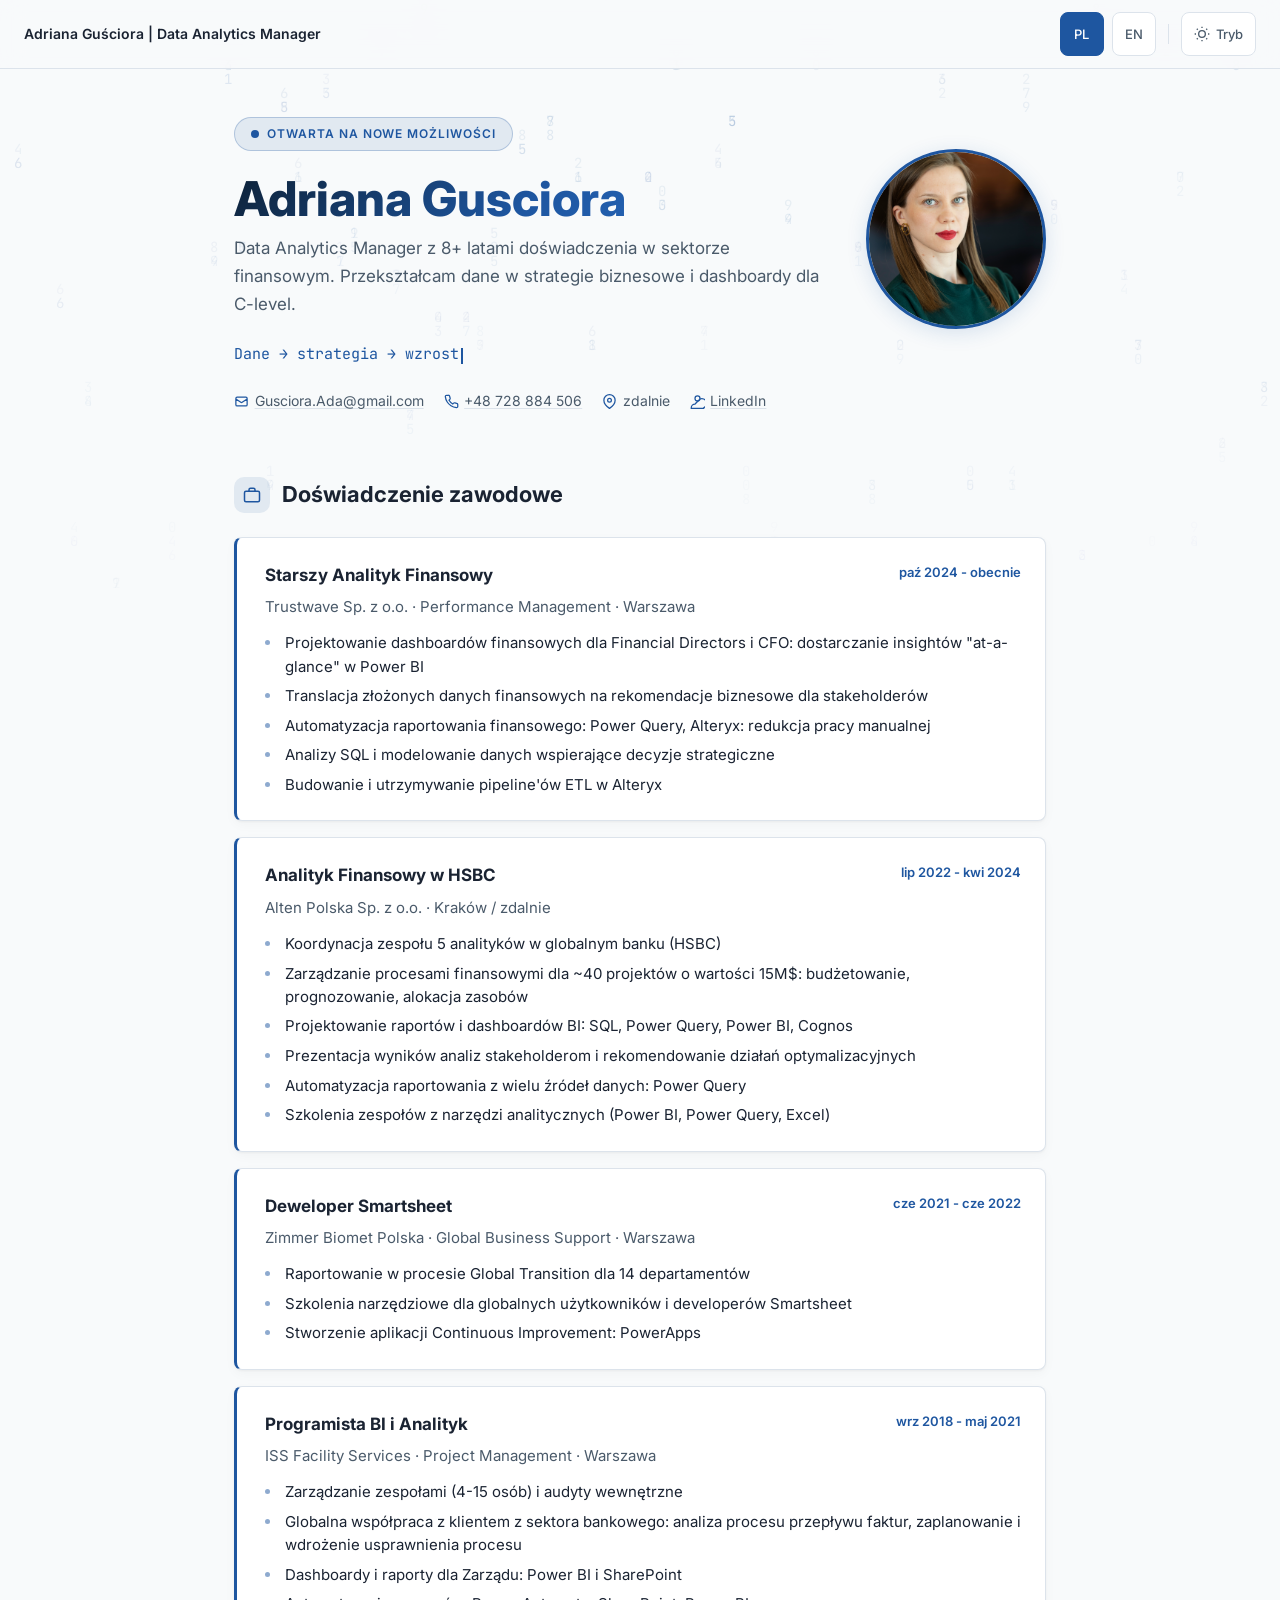
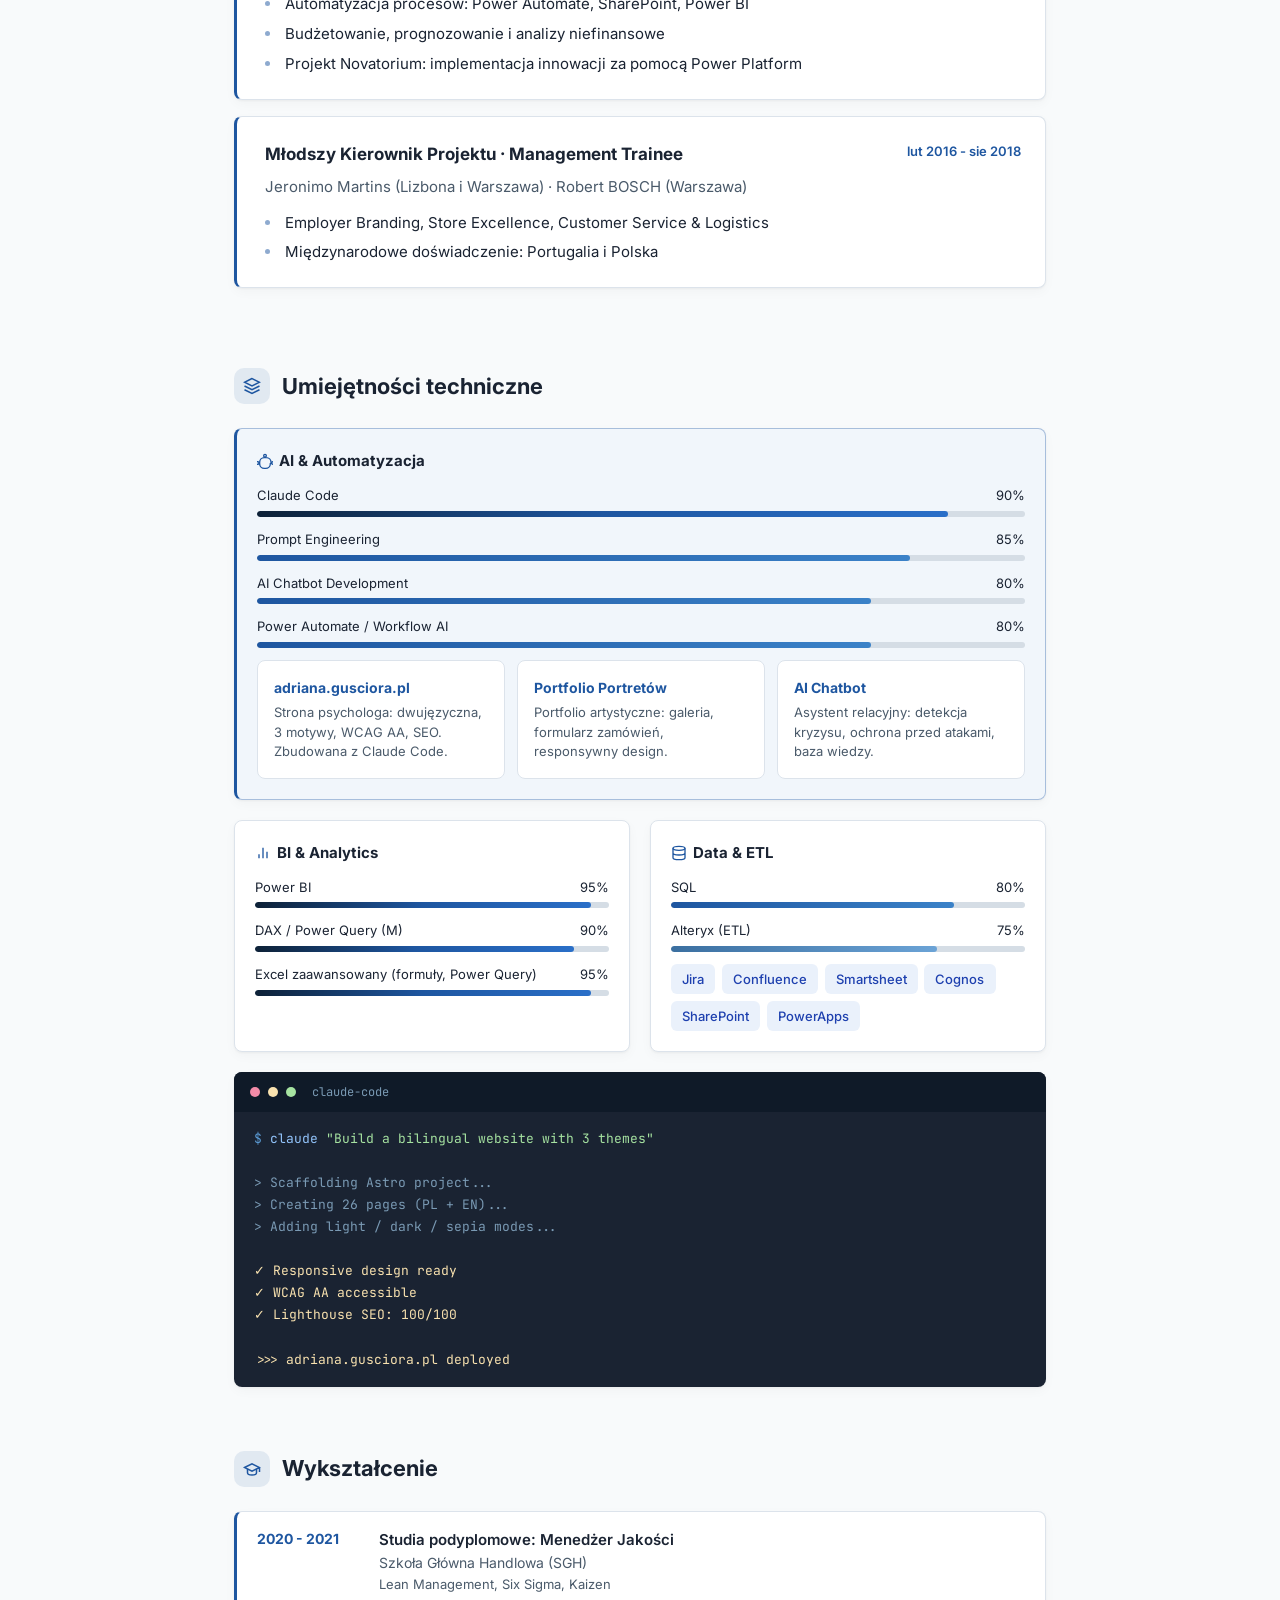
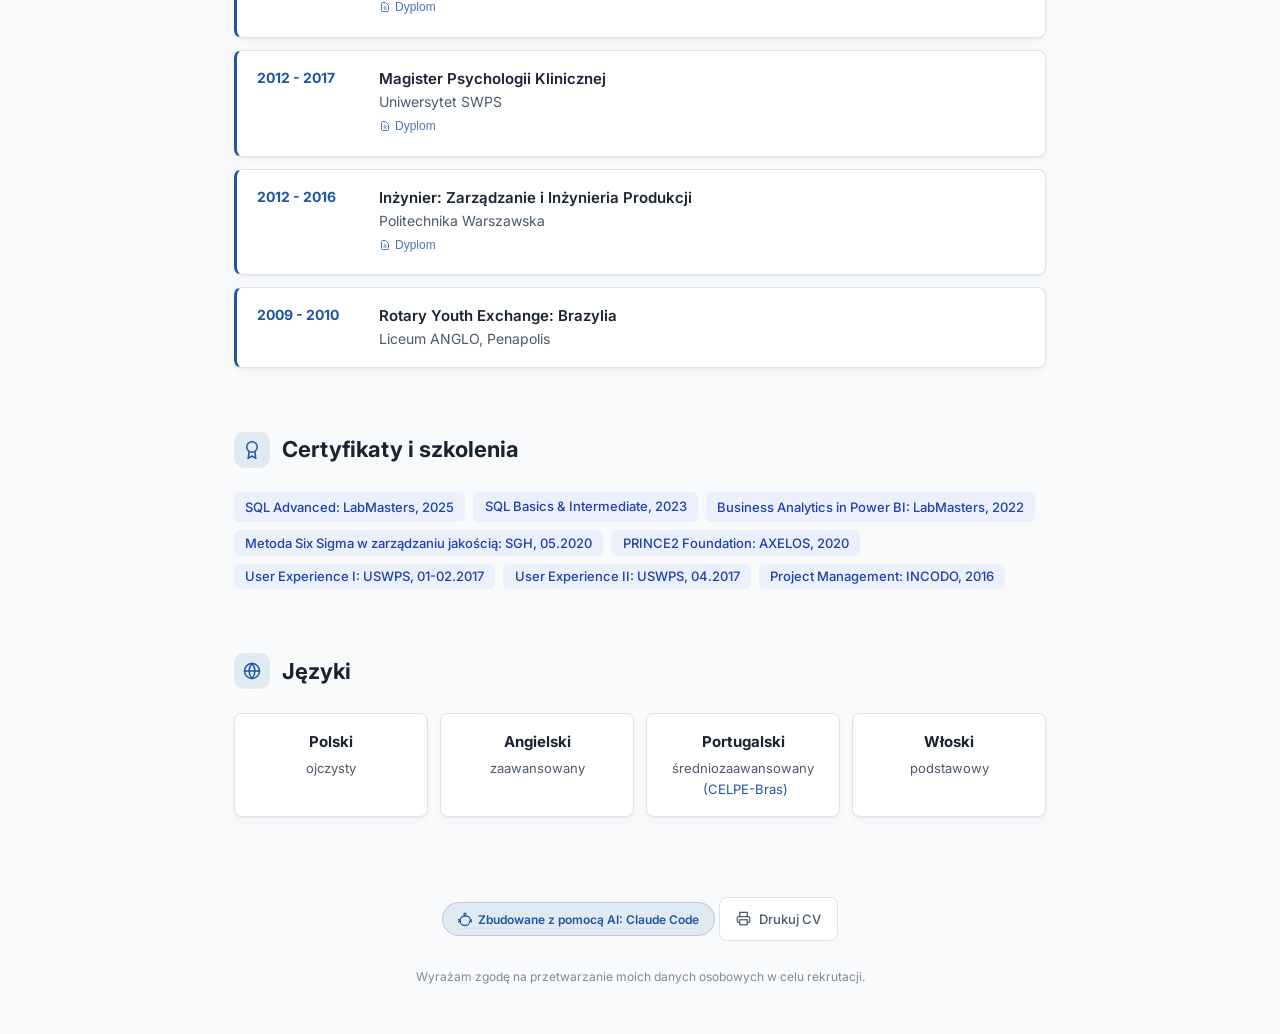
==== index.html @ f0d4aafc "fix: poprawki CV — ISS bank bullet, em dash→colon, telefon - ISS: globalna współpraca z klientem ban" ====
<!DOCTYPE html>
<html lang="pl">
<head>
  <meta charset="UTF-8">
  <meta name="viewport" content="width=device-width, initial-scale=1.0">
  <meta name="robots" content="noindex, nofollow">
  <title>CV - Adriana Gusciora, Data Analytics Manager</title>
  <meta name="description" content="Curriculum Vitae - Adriana Gusciora, Data Analytics Manager | FinTech & Financial Services">

  <!-- Inter font -->
  <link rel="preconnect" href="https://fonts.googleapis.com">
  <link rel="preconnect" href="https://fonts.gstatic.com" crossorigin>
  <link href="https://fonts.googleapis.com/css2?family=Inter:wght@400;500;600;700;800&family=JetBrains+Mono:wght@400;500&display=swap" rel="stylesheet">

  <link rel="icon" href="data:image/svg+xml,%3Csvg xmlns='http://www.w3.org/2000/svg' viewBox='0 0 32 32'%3E%3Crect width='32' height='32' rx='6' fill='%234c583e'/%3E%3Ctext x='16' y='22' font-family='Georgia, serif' font-size='16' font-weight='600' fill='%23f6f6f5' text-anchor='middle' letter-spacing='-0.5'%3EAG%3C/text%3E%3C/svg%3E" type="image/svg+xml">
  <link rel="canonical" href="https://adrwis.github.io/cv-analityk/">
  <link rel="stylesheet" href="cv-analityk.css">
</head>
<body>
<div class="cv-analyst" id="cv-analyst" data-mode="light">

  <a href="#cv-name" class="cv-analyst__skip-link" data-i18n="skip">Przejdź do treści</a>

  <!-- Binary rain background (Matrix-style) -->
  <canvas class="cv-analyst__binary-rain" id="rain-canvas" aria-hidden="true"></canvas>

  <!-- Top bar: lang + theme toggles -->
  <nav class="cv-analyst__topbar" aria-label="Language and theme controls">
    <span class="cv-analyst__topbar-title" data-i18n="topbar_title">Adriana Guściora | Data Analytics Manager</span>
    <span class="cv-analyst__topbar-spacer" aria-hidden="true"></span>
    <button type="button" class="cv-analyst__toggle-btn cv-analyst__toggle-btn--active" id="btn-pl" aria-label="Polski" aria-pressed="true">PL</button>
    <button type="button" class="cv-analyst__toggle-btn" id="btn-en" aria-label="English" aria-pressed="false">EN</button>
    <span class="cv-analyst__topbar-divider" aria-hidden="true"></span>
    <button type="button" class="cv-analyst__toggle-btn" id="btn-theme" aria-label="Toggle dark/light mode">
      <svg id="icon-sun" viewBox="0 0 24 24" fill="none" stroke="currentColor" stroke-width="2" aria-hidden="true"><circle cx="12" cy="12" r="5"/><path d="M12 1v2M12 21v2M4.22 4.22l1.42 1.42M18.36 18.36l1.42 1.42M1 12h2M21 12h2M4.22 19.78l1.42-1.42M18.36 5.64l1.42-1.42"/></svg>
      <svg id="icon-moon" viewBox="0 0 24 24" fill="none" stroke="currentColor" stroke-width="2" style="display:none" aria-hidden="true"><path d="M21 12.79A9 9 0 1111.21 3 7 7 0 0021 12.79z"/></svg>
      <span data-i18n="theme">Tryb</span>
    </button>
  </nav>

  <main class="cv-analyst__container">

    <!-- Hero -->
    <section class="cv-analyst__hero" aria-labelledby="cv-name">
      <div class="cv-analyst__hero-content">
        <div class="cv-analyst__hero-badge">
          <span class="pulse" aria-hidden="true"></span>
          <span data-i18n="badge">Otwarta na nowe możliwości</span>
        </div>
        <h1 id="cv-name" class="cv-analyst__name">Adriana Gusciora</h1>
        <p class="cv-analyst__tagline" data-i18n="tagline">Data Analytics Manager z&nbsp;8+ latami doświadczenia w&nbsp;sektorze finansowym. Przekształcam dane w&nbsp;strategie biznesowe i&nbsp;dashboardy dla C-level.</p>
        <div class="cv-analyst__typing" id="typing-area" aria-live="polite"></div>

        <div class="cv-analyst__contact">
          <span class="cv-analyst__contact-item">
            <svg viewBox="0 0 24 24" fill="none" stroke="currentColor" stroke-width="2" aria-hidden="true"><path d="M3 8l7.89 5.26a2 2 0 002.22 0L21 8M5 19h14a2 2 0 002-2V7a2 2 0 00-2-2H5a2 2 0 00-2 2v10a2 2 0 002 2z"/></svg>
            <a href="mailto:Gusciora.Ada@gmail.com">Gusciora.Ada@gmail.com</a>
          </span>
          <span class="cv-analyst__contact-item">
            <svg viewBox="0 0 24 24" fill="none" stroke="currentColor" stroke-width="2" aria-hidden="true"><path d="M22 16.92v3a2 2 0 01-2.18 2 19.79 19.79 0 01-8.63-3.07 19.5 19.5 0 01-6-6 19.79 19.79 0 01-3.07-8.67A2 2 0 014.11 2h3a2 2 0 012 1.72c.127.96.361 1.903.7 2.81a2 2 0 01-.45 2.11L8.09 9.91a16 16 0 006 6l1.27-1.27a2 2 0 012.11-.45c.907.339 1.85.573 2.81.7A2 2 0 0122 16.92z"/></svg>
            <a href="tel:+48728884506">+48 728 884 506</a>
          </span>
          <span class="cv-analyst__contact-item">
            <svg viewBox="0 0 24 24" fill="none" stroke="currentColor" stroke-width="2" aria-hidden="true"><path d="M21 10c0 7-9 13-9 13s-9-6-9-13a9 9 0 0118 0z"/><circle cx="12" cy="10" r="3"/></svg>
            <span data-i18n="location">zdalnie</span>
          </span>
          <span class="cv-analyst__contact-item">
            <svg viewBox="0 0 24 24" fill="none" stroke="currentColor" stroke-width="2" aria-hidden="true"><path d="M16 8a6 6 0 016 14v1H2v-1a6 6 0 016-6z"/><circle cx="12" cy="7" r="4"/></svg>
            <a href="https://www.linkedin.com/in/adriana-gu/" target="_blank" rel="noopener">LinkedIn</a>
          </span>
        </div>
      </div>
      <img src="ada2.jpg" alt="Adriana Gusciora" class="cv-analyst__photo" width="180" height="180" loading="eager">
    </section>

    <!-- Experience -->
    <section class="cv-analyst__section" aria-labelledby="sec-exp">
      <div class="cv-analyst__section-header">
        <div class="cv-analyst__section-icon" aria-hidden="true">
          <svg viewBox="0 0 24 24" fill="none" stroke="currentColor" stroke-width="2"><rect x="2" y="7" width="20" height="14" rx="2"/><path d="M16 7V5a2 2 0 00-2-2h-4a2 2 0 00-2 2v2"/></svg>
        </div>
        <h2 id="sec-exp" class="cv-analyst__section-title" data-i18n="exp_title">Doświadczenie zawodowe</h2>
      </div>

      <!-- Trustwave -->
      <div class="cv-analyst__exp-card">
        <div class="cv-analyst__exp-header">
          <h3 class="cv-analyst__exp-role" data-i18n="exp1_role">Starszy Analityk Finansowy</h3>
          <span class="cv-analyst__exp-period" data-i18n="exp1_period">paź 2024 - obecnie</span>
        </div>
        <p class="cv-analyst__exp-company" data-i18n="exp1_company">Trustwave Sp. z o.o. · Performance Management · Warszawa</p>
        <ul class="cv-analyst__exp-bullets" role="list">
          <li data-i18n="exp1_b1">Projektowanie dashboardów finansowych dla Financial Directors i CFO: dostarczanie insightów "at-a-glance" w Power BI</li>
          <li data-i18n="exp1_b2">Translacja złożonych danych finansowych na rekomendacje biznesowe dla stakeholderów</li>
          <li data-i18n="exp1_b3">Automatyzacja raportowania finansowego: Power Query, Alteryx: redukcja pracy manualnej</li>
          <li data-i18n="exp1_b4">Analizy SQL i modelowanie danych wspierające decyzje strategiczne</li>
          <li data-i18n="exp1_b5">Budowanie i utrzymywanie pipeline'ów ETL w Alteryx</li>
        </ul>
      </div>

      <!-- HSBC/Alten -->
      <div class="cv-analyst__exp-card">
        <div class="cv-analyst__exp-header">
          <h3 class="cv-analyst__exp-role" data-i18n="exp2_role">Analityk Finansowy w HSBC</h3>
          <span class="cv-analyst__exp-period" data-i18n="exp2_period">lip 2022 - kwi 2024</span>
        </div>
        <p class="cv-analyst__exp-company" data-i18n="exp2_company">Alten Polska Sp. z o.o. · Kraków / zdalnie</p>
        <ul class="cv-analyst__exp-bullets" role="list">
          <li data-i18n="exp2_b1">Koordynacja zespołu 5 analityków w globalnym banku (HSBC)</li>
          <li data-i18n="exp2_b2">Zarządzanie procesami finansowymi dla ~40 projektów o wartości 15M$: budżetowanie, prognozowanie, alokacja zasobów</li>
          <li data-i18n="exp2_b3">Projektowanie raportów i dashboardów BI: SQL, Power Query, Power BI, Cognos</li>
          <li data-i18n="exp2_b4">Prezentacja wyników analiz stakeholderom i rekomendowanie działań optymalizacyjnych</li>
          <li data-i18n="exp2_b5">Automatyzacja raportowania z wielu źródeł danych: Power Query</li>
          <li data-i18n="exp2_b6">Szkolenia zespołów z narzędzi analitycznych (Power BI, Power Query, Excel)</li>
        </ul>
      </div>

      <!-- Zimmer Biomet -->
      <div class="cv-analyst__exp-card">
        <div class="cv-analyst__exp-header">
          <h3 class="cv-analyst__exp-role" data-i18n="exp3_role">Deweloper Smartsheet</h3>
          <span class="cv-analyst__exp-period" data-i18n="exp3_period">cze 2021 - cze 2022</span>
        </div>
        <p class="cv-analyst__exp-company" data-i18n="exp3_company">Zimmer Biomet Polska · Global Business Support · Warszawa</p>
        <ul class="cv-analyst__exp-bullets" role="list">
          <li data-i18n="exp3_b1">Raportowanie w procesie Global Transition dla 14 departamentów</li>
          <li data-i18n="exp3_b2">Szkolenia narzędziowe dla globalnych użytkowników i developerów Smartsheet</li>
          <li data-i18n="exp3_b3">Stworzenie aplikacji Continuous Improvement: PowerApps</li>
        </ul>
      </div>

      <!-- ISS -->
      <div class="cv-analyst__exp-card">
        <div class="cv-analyst__exp-header">
          <h3 class="cv-analyst__exp-role" data-i18n="exp4_role">Programista BI i Analityk</h3>
          <span class="cv-analyst__exp-period" data-i18n="exp4_period">wrz 2018 - maj 2021</span>
        </div>
        <p class="cv-analyst__exp-company" data-i18n="exp4_company">ISS Facility Services · Project Management · Warszawa</p>
        <ul class="cv-analyst__exp-bullets" role="list">
          <li data-i18n="exp4_b1">Zarządzanie zespołami (4-15 osób) i audyty wewnętrzne</li>
          <li data-i18n="exp4_b2">Globalna współpraca z klientem z sektora bankowego: analiza procesu przepływu faktur, zaplanowanie i wdrożenie usprawnienia procesu</li>
          <li data-i18n="exp4_b3">Dashboardy i raporty dla Zarządu: Power BI i SharePoint</li>
          <li data-i18n="exp4_b4">Automatyzacja procesów: Power Automate, SharePoint, Power BI</li>
          <li data-i18n="exp4_b5">Budżetowanie, prognozowanie i analizy niefinansowe</li>
          <li data-i18n="exp4_b6">Projekt Novatorium: implementacja innowacji za pomocą Power Platform</li>
        </ul>
      </div>

      <!-- Earlier roles -->
      <div class="cv-analyst__exp-card">
        <div class="cv-analyst__exp-header">
          <h3 class="cv-analyst__exp-role" data-i18n="exp5_role">Młodszy Kierownik Projektu &middot; Management Trainee</h3>
          <span class="cv-analyst__exp-period" data-i18n="exp5_period">lut 2016 - sie 2018</span>
        </div>
        <p class="cv-analyst__exp-company" data-i18n="exp5_company">Jeronimo Martins (Lizbona i Warszawa) · Robert BOSCH (Warszawa)</p>
        <ul class="cv-analyst__exp-bullets" role="list">
          <li data-i18n="exp5_b1">Employer Branding, Store Excellence, Customer Service & Logistics</li>
          <li data-i18n="exp5_b2">Międzynarodowe doświadczenie: Portugalia i Polska</li>
        </ul>
      </div>
    </section>

    <!-- Skills & AI -->
    <section class="cv-analyst__section" aria-labelledby="sec-skills">
      <div class="cv-analyst__section-header">
        <div class="cv-analyst__section-icon" aria-hidden="true">
          <svg viewBox="0 0 24 24" fill="none" stroke="currentColor" stroke-width="2"><path d="M12 2L2 7l10 5 10-5-10-5zM2 17l10 5 10-5M2 12l10 5 10-5"/></svg>
        </div>
        <h2 id="sec-skills" class="cv-analyst__section-title" data-i18n="skills_title">Umiejętności techniczne</h2>
      </div>

      <div class="cv-analyst__skills-grid">

        <!-- AI & Automation — highlighted -->
        <div class="cv-analyst__skill-group cv-analyst__skill-group--ai">
          <h3>
            <svg viewBox="0 0 24 24" fill="none" stroke="currentColor" stroke-width="2" aria-hidden="true"><path d="M12 2a2 2 0 012 2c0 .74-.4 1.39-1 1.73V7h1a7 7 0 017 7h1.27c.34-.6.99-1 1.73-1a2 2 0 110 4c-.74 0-1.39-.4-1.73-1H20a7 7 0 01-7 7v1.27c.6.34 1 .99 1 1.73a2 2 0 11-4 0c0-.74.4-1.39 1-1.73V23a7 7 0 01-7-7H2.73c-.34.6-.99 1-1.73 1a2 2 0 110-4c.74 0 1.39.4 1.73 1H4a7 7 0 017-7V5.73c-.6-.34-1-.99-1-1.73a2 2 0 012-2z"/></svg>
            <span data-i18n="ai_title">AI & Automatyzacja</span>
          </h3>
          <div class="cv-analyst__skill-bar">
            <div class="cv-analyst__skill-label"><span>Claude Code</span><span>90%</span></div>
            <div class="cv-analyst__skill-track" role="progressbar" aria-valuenow="90" aria-valuemin="0" aria-valuemax="100" aria-label="Claude Code"><div class="cv-analyst__skill-fill" data-width="90" data-level="expert"></div></div>
          </div>
          <div class="cv-analyst__skill-bar">
            <div class="cv-analyst__skill-label"><span>Prompt Engineering</span><span>85%</span></div>
            <div class="cv-analyst__skill-track" role="progressbar" aria-valuenow="85" aria-valuemin="0" aria-valuemax="100" aria-label="Prompt Engineering"><div class="cv-analyst__skill-fill" data-width="85" data-level="advanced"></div></div>
          </div>
          <div class="cv-analyst__skill-bar">
            <div class="cv-analyst__skill-label"><span>AI Chatbot Development</span><span>80%</span></div>
            <div class="cv-analyst__skill-track" role="progressbar" aria-valuenow="80" aria-valuemin="0" aria-valuemax="100" aria-label="AI Chatbot Development"><div class="cv-analyst__skill-fill" data-width="80" data-level="advanced"></div></div>
          </div>
          <div class="cv-analyst__skill-bar">
            <div class="cv-analyst__skill-label"><span>Power Automate / Workflow AI</span><span>80%</span></div>
            <div class="cv-analyst__skill-track" role="progressbar" aria-valuenow="80" aria-valuemin="0" aria-valuemax="100" aria-label="Power Automate"><div class="cv-analyst__skill-fill" data-width="80" data-level="advanced"></div></div>
          </div>

          <!-- AI Project showcase -->
          <div class="cv-analyst__ai-projects">
            <a href="https://adriana.gusciora.pl" target="_blank" rel="noopener" class="cv-analyst__ai-project cv-analyst__ai-project--link">
              <h4 class="cv-analyst__ai-project-name" data-i18n="proj1_name">adriana.gusciora.pl</h4>
              <p class="cv-analyst__ai-project-desc" data-i18n="proj1_desc">Strona psychologa: dwujęzyczna, 3 motywy, WCAG AA, SEO. Zbudowana z Claude Code.</p>
            </a>
            <a href="https://adrwis.github.io/polskatsanddogs/" target="_blank" rel="noopener" class="cv-analyst__ai-project cv-analyst__ai-project--link">
              <h4 class="cv-analyst__ai-project-name" data-i18n="proj2_name">Portfolio Portretów</h4>
              <p class="cv-analyst__ai-project-desc" data-i18n="proj2_desc">Portfolio artystyczne: galeria, formularz zamówień, responsywny design.</p>
            </a>
            <a href="https://adriana.gusciora.pl/asystent/" target="_blank" rel="noopener" class="cv-analyst__ai-project cv-analyst__ai-project--link">
              <h4 class="cv-analyst__ai-project-name" data-i18n="proj3_name">AI Chatbot</h4>
              <p class="cv-analyst__ai-project-desc" data-i18n="proj3_desc">Asystent relacyjny: detekcja kryzysu, ochrona przed atakami, baza wiedzy.</p>
            </a>
          </div>
        </div>

        <!-- BI & Analytics -->
        <div class="cv-analyst__skill-group">
          <h3>
            <svg viewBox="0 0 24 24" fill="none" stroke="currentColor" stroke-width="2" aria-hidden="true"><path d="M18 20V10M12 20V4M6 20v-6"/></svg>
            <span data-i18n="bi_title">BI & Analytics</span>
          </h3>
          <div class="cv-analyst__skill-bar">
            <div class="cv-analyst__skill-label"><span>Power BI</span><span>95%</span></div>
            <div class="cv-analyst__skill-track" role="progressbar" aria-valuenow="95" aria-valuemin="0" aria-valuemax="100" aria-label="Power BI"><div class="cv-analyst__skill-fill" data-width="95" data-level="expert"></div></div>
          </div>
          <div class="cv-analyst__skill-bar">
            <div class="cv-analyst__skill-label"><span>DAX / Power Query (M)</span><span>90%</span></div>
            <div class="cv-analyst__skill-track" role="progressbar" aria-valuenow="90" aria-valuemin="0" aria-valuemax="100" aria-label="DAX / Power Query"><div class="cv-analyst__skill-fill" data-width="90" data-level="expert"></div></div>
          </div>
          <div class="cv-analyst__skill-bar">
            <div class="cv-analyst__skill-label"><span data-i18n="skill_excel">Excel zaawansowany (formuły, Power Query)</span><span>95%</span></div>
            <div class="cv-analyst__skill-track" role="progressbar" aria-valuenow="95" aria-valuemin="0" aria-valuemax="100" aria-label="Excel"><div class="cv-analyst__skill-fill" data-width="95" data-level="expert"></div></div>
          </div>
        </div>

        <!-- Data & ETL -->
        <div class="cv-analyst__skill-group">
          <h3>
            <svg viewBox="0 0 24 24" fill="none" stroke="currentColor" stroke-width="2" aria-hidden="true"><ellipse cx="12" cy="5" rx="9" ry="3"/><path d="M21 12c0 1.66-4 3-9 3s-9-1.34-9-3M21 5v14c0 1.66-4 3-9 3s-9-1.34-9-3V5"/></svg>
            <span data-i18n="data_title">Data & ETL</span>
          </h3>
          <div class="cv-analyst__skill-bar">
            <div class="cv-analyst__skill-label"><span>SQL</span><span>80%</span></div>
            <div class="cv-analyst__skill-track" role="progressbar" aria-valuenow="80" aria-valuemin="0" aria-valuemax="100" aria-label="SQL"><div class="cv-analyst__skill-fill" data-width="80" data-level="advanced"></div></div>
          </div>
          <div class="cv-analyst__skill-bar">
            <div class="cv-analyst__skill-label"><span>Alteryx (ETL)</span><span>75%</span></div>
            <div class="cv-analyst__skill-track" role="progressbar" aria-valuenow="75" aria-valuemin="0" aria-valuemax="100" aria-label="Alteryx"><div class="cv-analyst__skill-fill" data-width="75" data-level="proficient"></div></div>
          </div>
          <div class="cv-analyst__tags cv-analyst__tags--spaced">
            <span class="cv-analyst__tag">Jira</span>
            <span class="cv-analyst__tag">Confluence</span>
            <span class="cv-analyst__tag">Smartsheet</span>
            <span class="cv-analyst__tag">Cognos</span>
            <span class="cv-analyst__tag">SharePoint</span>
            <span class="cv-analyst__tag">PowerApps</span>
          </div>
        </div>

      </div>

      <!-- Terminal showcase -->
      <div class="cv-analyst__terminal">
        <div class="cv-analyst__terminal-header">
          <span class="cv-analyst__terminal-dot cv-analyst__terminal-dot--red" aria-hidden="true"></span>
          <span class="cv-analyst__terminal-dot cv-analyst__terminal-dot--yellow" aria-hidden="true"></span>
          <span class="cv-analyst__terminal-dot cv-analyst__terminal-dot--green" aria-hidden="true"></span>
          <span class="cv-analyst__terminal-title">claude-code</span>
        </div>
        <div class="cv-analyst__terminal-body">
          <div><span class="prompt">$</span> <span class="function">claude</span> <span class="string">"Build a bilingual website with 3 themes"</span></div>
          <div>&nbsp;</div>
          <div><span class="comment">&gt; Scaffolding Astro project...</span></div>
          <div><span class="comment">&gt; Creating 26 pages (PL + EN)...</span></div>
          <div><span class="comment">&gt; Adding light / dark / sepia modes...</span></div>
          <div>&nbsp;</div>
          <div><span class="output">&#10003; Responsive design ready</span></div>
          <div><span class="output">&#10003; WCAG AA accessible</span></div>
          <div><span class="output">&#10003; Lighthouse SEO: 100/100</span></div>
          <div>&nbsp;</div>
          <div><span class="output">&gt;&gt;&gt; adriana.gusciora.pl deployed</span></div>
        </div>
      </div>
    </section>

    <!-- Education -->
    <section class="cv-analyst__section" aria-labelledby="sec-edu">
      <div class="cv-analyst__section-header">
        <div class="cv-analyst__section-icon" aria-hidden="true">
          <svg viewBox="0 0 24 24" fill="none" stroke="currentColor" stroke-width="2"><path d="M22 10v6M2 10l10-5 10 5-10 5z"/><path d="M6 12v5c0 2 3 3 6 3s6-1 6-3v-5"/></svg>
        </div>
        <h2 id="sec-edu" class="cv-analyst__section-title" data-i18n="edu_title">Wykształcenie</h2>
      </div>

      <div class="cv-analyst__edu-list">
        <div class="cv-analyst__edu-item">
          <span class="cv-analyst__edu-year">2020 - 2021</span>
          <div>
            <p class="cv-analyst__edu-title" data-i18n="edu1_title">Studia podyplomowe: Menedżer Jakości</p>
            <p class="cv-analyst__edu-school" data-i18n="edu1_school">Szkoła Główna Handlowa (SGH)</p>
            <p class="cv-analyst__edu-desc" data-i18n="edu1_desc">Lean Management, Six Sigma, Kaizen</p>
            <button type="button" class="cv-analyst__cert-link" data-lightbox="edukacja/manager-jakosci.jpg">
              <svg viewBox="0 0 24 24" fill="none" stroke="currentColor" stroke-width="2" aria-hidden="true"><path d="M9 12h6m-6 4h6m2 5H7a2 2 0 01-2-2V5a2 2 0 012-2h5.586a1 1 0 01.707.293l5.414 5.414a1 1 0 01.293.707V19a2 2 0 01-2 2z"/></svg>
              <span data-i18n="cert_diploma">Dyplom</span>
            </button>
          </div>
        </div>
        <div class="cv-analyst__edu-item">
          <span class="cv-analyst__edu-year">2012 - 2017</span>
          <div>
            <p class="cv-analyst__edu-title" data-i18n="edu2_title">Magister Psychologii Klinicznej</p>
            <p class="cv-analyst__edu-school" data-i18n="edu2_school">Uniwersytet SWPS</p>
            <button type="button" id="cert-master" class="cv-analyst__cert-link" data-lightbox="edukacja/magister-psychologii.jpg">
              <svg viewBox="0 0 24 24" fill="none" stroke="currentColor" stroke-width="2" aria-hidden="true"><path d="M9 12h6m-6 4h6m2 5H7a2 2 0 01-2-2V5a2 2 0 012-2h5.586a1 1 0 01.707.293l5.414 5.414a1 1 0 01.293.707V19a2 2 0 01-2 2z"/></svg>
              <span data-i18n="cert_diploma">Dyplom</span>
            </button>
          </div>
        </div>
        <div class="cv-analyst__edu-item">
          <span class="cv-analyst__edu-year">2012 - 2016</span>
          <div>
            <p class="cv-analyst__edu-title" data-i18n="edu3_title">Inżynier: Zarządzanie i Inżynieria Produkcji</p>
            <p class="cv-analyst__edu-school" data-i18n="edu3_school">Politechnika Warszawska</p>
            <button type="button" id="cert-engineer" class="cv-analyst__cert-link" data-lightbox="edukacja/inzynier-pl.jpg">
              <svg viewBox="0 0 24 24" fill="none" stroke="currentColor" stroke-width="2" aria-hidden="true"><path d="M9 12h6m-6 4h6m2 5H7a2 2 0 01-2-2V5a2 2 0 012-2h5.586a1 1 0 01.707.293l5.414 5.414a1 1 0 01.293.707V19a2 2 0 01-2 2z"/></svg>
              <span data-i18n="cert_diploma">Dyplom</span>
            </button>
          </div>
        </div>
        <div class="cv-analyst__edu-item">
          <span class="cv-analyst__edu-year">2009 - 2010</span>
          <div>
            <p class="cv-analyst__edu-title" data-i18n="edu4_title">Rotary Youth Exchange: Brazylia</p>
            <p class="cv-analyst__edu-school" data-i18n="edu4_school">Liceum ANGLO, Penapolis</p>
          </div>
        </div>
      </div>
    </section>

    <!-- Certifications -->
    <section class="cv-analyst__section" aria-labelledby="sec-cert">
      <div class="cv-analyst__section-header">
        <div class="cv-analyst__section-icon" aria-hidden="true">
          <svg viewBox="0 0 24 24" fill="none" stroke="currentColor" stroke-width="2"><circle cx="12" cy="8" r="7"/><path d="M8.21 13.89L7 23l5-3 5 3-1.21-9.12"/></svg>
        </div>
        <h2 id="sec-cert" class="cv-analyst__section-title" data-i18n="cert_title">Certyfikaty i szkolenia</h2>
      </div>

      <div class="cv-analyst__tags cv-analyst__tags--certs">
        <button type="button" class="cv-analyst__tag cv-analyst__tag--link" data-lightbox="edukacja/sql-zaawansowany.pdf">SQL Advanced: LabMasters, 2025</button>
        <span class="cv-analyst__tag">SQL Basics & Intermediate, 2023</span>
        <button type="button" class="cv-analyst__tag cv-analyst__tag--link" data-lightbox="edukacja/powerbi-base.pdf">Business Analytics in Power BI: LabMasters, 2022</button>
        <button type="button" class="cv-analyst__tag cv-analyst__tag--link" data-lightbox="edukacja/six-sigma.jpg">Metoda Six Sigma w zarządzaniu jakością: SGH, 05.2020</button>
        <button type="button" class="cv-analyst__tag cv-analyst__tag--link" data-lightbox="edukacja/prince2-1.jpg,edukacja/prince2-2.jpg">PRINCE2 Foundation: AXELOS, 2020</button>
        <button type="button" class="cv-analyst__tag cv-analyst__tag--link" data-lightbox="edukacja/user-experience.jpg">User Experience I: USWPS, 01-02.2017</button>
        <button type="button" class="cv-analyst__tag cv-analyst__tag--link" data-lightbox="edukacja/user-experience-1.jpg,edukacja/user-experience-2.jpg">User Experience II: USWPS, 04.2017</button>
        <button type="button" class="cv-analyst__tag cv-analyst__tag--link" data-lightbox="edukacja/incodo-project-management.jpg">Project Management: INCODO, 2016</button>
      </div>
    </section>

    <!-- Languages -->
    <section class="cv-analyst__section" aria-labelledby="sec-langs">
      <div class="cv-analyst__section-header">
        <div class="cv-analyst__section-icon" aria-hidden="true">
          <svg viewBox="0 0 24 24" fill="none" stroke="currentColor" stroke-width="2"><circle cx="12" cy="12" r="10"/><path d="M2 12h20M12 2a15.3 15.3 0 014 10 15.3 15.3 0 01-4 10 15.3 15.3 0 01-4-10 15.3 15.3 0 014-10z"/></svg>
        </div>
        <h2 id="sec-langs" class="cv-analyst__section-title" data-i18n="lang_title">Języki</h2>
      </div>

      <div class="cv-analyst__lang-grid">
        <div class="cv-analyst__lang-card">
          <div class="cv-analyst__lang-name" data-i18n="lang_pl">Polski</div>
          <div class="cv-analyst__lang-level" data-i18n="lang_pl_lvl">ojczysty</div>
        </div>
        <div class="cv-analyst__lang-card">
          <div class="cv-analyst__lang-name" data-i18n="lang_en">Angielski</div>
          <div class="cv-analyst__lang-level" data-i18n="lang_en_lvl">zaawansowany</div>
        </div>
        <div class="cv-analyst__lang-card">
          <div class="cv-analyst__lang-name" data-i18n="lang_pt">Portugalski</div>
          <div class="cv-analyst__lang-level">
            <span data-i18n="lang_pt_lvl">średniozaawansowany</span>
            <button type="button" class="cv-analyst__lang-cert" data-lightbox="edukacja/celpe.jpg">(CELPE-Bras)</button>
          </div>
        </div>
        <div class="cv-analyst__lang-card">
          <div class="cv-analyst__lang-name" data-i18n="lang_it">Włoski</div>
          <div class="cv-analyst__lang-level" data-i18n="lang_it_lvl">podstawowy</div>
        </div>
      </div>
    </section>

    <!-- Footer -->
    <footer class="cv-analyst__footer">
      <div class="cv-analyst__ai-badge">
        <svg viewBox="0 0 24 24" fill="none" stroke="currentColor" stroke-width="2" aria-hidden="true"><path d="M12 2a2 2 0 012 2c0 .74-.4 1.39-1 1.73V7h1a7 7 0 017 7h1.27c.34-.6.99-1 1.73-1a2 2 0 110 4c-.74 0-1.39-.4-1.73-1H20a7 7 0 01-7 7v1.27c.6.34 1 .99 1 1.73a2 2 0 11-4 0c0-.74.4-1.39 1-1.73V23a7 7 0 01-7-7H2.73c-.34.6-.99 1-1.73 1a2 2 0 110-4c.74 0 1.39.4 1.73 1H4a7 7 0 017-7V5.73c-.6-.34-1-.99-1-1.73a2 2 0 012-2z"/></svg>
        <span data-i18n="ai_built">Zbudowane z pomocą AI: Claude Code</span>
      </div>
      <button type="button" class="cv-analyst__print-btn" id="print-btn" aria-label="Drukuj CV">
        <svg viewBox="0 0 24 24" fill="none" stroke="currentColor" stroke-width="2" aria-hidden="true"><path d="M6 9V2h12v7M6 18H4a2 2 0 01-2-2v-5a2 2 0 012-2h16a2 2 0 012 2v5a2 2 0 01-2 2h-2"/><rect x="6" y="14" width="12" height="8"/></svg>
        <span data-i18n="print">Drukuj CV</span>
      </button>
      <p class="cv-analyst__gdpr" data-i18n="gdpr">Wyrażam zgodę na przetwarzanie moich danych osobowych w celu rekrutacji.</p>
    </footer>

  </main>
</div>

<!-- Lightbox -->
<div class="cv-cert-lightbox" id="cert-lightbox" hidden aria-modal="true" role="dialog" aria-label="Podgląd certyfikatu">
  <div class="cv-cert-lightbox__overlay" id="lb-overlay"></div>
  <button type="button" class="cv-cert-lightbox__close" id="lb-close" aria-label="Zamknij">&times;</button>
  <button type="button" class="cv-cert-lightbox__prev" id="lb-prev" aria-label="Poprzedni">&lsaquo;</button>
  <div class="cv-cert-lightbox__content" id="lb-content"></div>
  <button type="button" class="cv-cert-lightbox__next" id="lb-next" aria-label="Następny">&rsaquo;</button>
  <div class="cv-cert-lightbox__counter" id="lb-counter"></div>
</div>

<script>
// ===== i18n =====
var translations = {
  pl: {
    badge: 'Otwarta na nowe mo\u017Cliwo\u015Bci',
    tagline: 'Data Analytics Manager z\u00a08+ latami do\u015Bwiadczenia w\u00a0sektorze finansowym. Przekszta\u0142cam dane w\u00a0strategie biznesowe i\u00a0dashboardy dla C-level.',
    location: 'zdalnie',
    theme: 'Tryb',
    topbar_title: 'Adriana Gu\u015Bciora | Data Analytics Manager',
    present: 'obecnie',
    exp_title: 'Do\u015Bwiadczenie zawodowe',
    exp1_role: 'Starszy Analityk Finansowy',
    exp1_period: 'pa\u017A 2024 - obecnie',
    exp1_company: 'Trustwave Sp. z o.o. \u00B7 Performance Management \u00B7 Warszawa',
    exp1_b1: 'Projektowanie dashboard\u00F3w finansowych dla Financial Directors i CFO: dostarczanie insight\u00F3w "at-a-glance" w Power BI',
    exp1_b2: 'Translacja z\u0142o\u017Conych danych finansowych na rekomendacje biznesowe dla stakeholder\u00F3w',
    exp1_b3: 'Automatyzacja raportowania finansowego: Power Query, Alteryx: redukcja pracy manualnej',
    exp1_b4: 'Analizy SQL i modelowanie danych wspieraj\u0105ce decyzje strategiczne',
    exp1_b5: 'Budowanie i utrzymywanie pipeline\u2019\u00F3w ETL w Alteryx',
    exp2_role: 'Analityk Finansowy w HSBC',
    exp2_period: 'lip 2022 - kwi 2024',
    exp2_company: 'Alten Polska Sp. z o.o. \u00B7 Krak\u00F3w / zdalnie',
    exp2_b1: 'Koordynacja zespo\u0142u 5 analityk\u00F3w w globalnym banku (HSBC)',
    exp2_b2: 'Zarz\u0105dzanie procesami finansowymi dla ~40 projekt\u00F3w o warto\u015Bci 15M$: bud\u017Cetowanie, prognozowanie, alokacja zasob\u00F3w',
    exp2_b3: 'Projektowanie raport\u00F3w i dashboard\u00F3w BI: SQL, Power Query, Power BI, Cognos',
    exp2_b4: 'Prezentacja wynik\u00F3w analiz stakeholderom i rekomendowanie dzia\u0142a\u0144 optymalizacyjnych',
    exp2_b5: 'Automatyzacja raportowania z wielu \u017Ar\u00F3de\u0142 danych: Power Query',
    exp2_b6: 'Szkolenia zespo\u0142\u00F3w z narz\u0119dzi analitycznych (Power BI, Power Query, Excel)',
    exp3_role: 'Deweloper Smartsheet',
    exp3_period: 'cze 2021 - cze 2022',
    exp3_company: 'Zimmer Biomet Polska \u00B7 Global Business Support \u00B7 Warszawa',
    exp3_b1: 'Raportowanie w procesie Global Transition dla 14 departament\u00F3w',
    exp3_b2: 'Szkolenia narz\u0119dziowe dla globalnych u\u017Cytkownik\u00F3w i developer\u00F3w Smartsheet',
    exp3_b3: 'Stworzenie aplikacji Continuous Improvement: PowerApps',
    exp4_role: 'Programista BI i Analityk',
    exp4_period: 'wrz 2018 - maj 2021',
    exp4_company: 'ISS Facility Services \u00B7 Project Management \u00B7 Warszawa',
    exp4_b1: 'Zarz\u0105dzanie zespo\u0142ami (4-15 os\u00F3b) i audyty wewn\u0119trzne',
    exp4_b2: 'Globalna wsp\u00F3\u0142praca z klientem z sektora bankowego: analiza procesu przep\u0142ywu faktur, zaplanowanie i wdro\u017Cenie usprawnienia procesu',
    exp4_b3: 'Dashboardy i raporty dla Zarz\u0105du: Power BI i SharePoint',
    exp4_b4: 'Automatyzacja proces\u00F3w: Power Automate, SharePoint, Power BI',
    exp4_b5: 'Bud\u017Cetowanie, prognozowanie i analizy niefinansowe',
    exp4_b6: 'Projekt Novatorium: implementacja innowacji za pomoc\u0105 Power Platform',
    exp5_role: 'M\u0142odszy Kierownik Projektu \u00B7 Management Trainee',
    exp5_period: 'lut 2016 - sie 2018',
    exp5_company: 'Jeronimo Martins (Lizbona i Warszawa) \u00B7 Robert BOSCH (Warszawa)',
    exp5_b1: 'Employer Branding, Store Excellence, Customer Service & Logistics',
    exp5_b2: 'Mi\u0119dzynarodowe do\u015Bwiadczenie: Portugalia i Polska',
    skills_title: 'Umiej\u0119tno\u015Bci techniczne',
    ai_title: 'AI & Automatyzacja',
    skill_excel: 'Excel zaawansowany (formu\u0142y, Power Query)',
    proj1_name: 'adriana.gusciora.pl',
    proj1_desc: 'Strona psychologa: dwuj\u0119zyczna, 3 motywy, WCAG AA, SEO. Zbudowana z Claude Code.',
    proj2_name: 'Portfolio Portret\u00F3w',
    proj2_desc: 'Portfolio artystyczne: galeria, formularz zam\u00F3wie\u0144, responsywny design.',
    proj3_name: 'AI Chatbot',
    proj3_desc: 'Asystent relacyjny: detekcja kryzysu, ochrona przed atakami, baza wiedzy.',
    edu_title: 'Wykszta\u0142cenie',
    edu1_title: 'Studia podyplomowe: Mened\u017Cer Jako\u015Bci',
    edu1_desc: 'Lean Management, Six Sigma, Kaizen',
    edu1_school: 'Szko\u0142a G\u0142\u00F3wna Handlowa (SGH)',
    edu2_title: 'Magister Psychologii Klinicznej',
    edu2_school: 'Uniwersytet SWPS',
    edu3_title: 'In\u017Cynier: Zarz\u0105dzanie i In\u017Cynieria Produkcji',
    edu3_school: 'Politechnika Warszawska',
    edu4_title: 'Rotary Youth Exchange: Brazylia',
    edu4_school: 'Liceum ANGLO, Penapolis',
    cert_title: 'Certyfikaty i szkolenia',
    cert_diploma: 'Dyplom',
    lang_title: 'J\u0119zyki',
    lang_pl: 'Polski', lang_pl_lvl: 'ojczysty',
    lang_en: 'Angielski', lang_en_lvl: 'zaawansowany',
    lang_pt: 'Portugalski', lang_pt_lvl: '\u015Brednio\u00ADzaawansowany',
    lang_it: 'W\u0142oski', lang_it_lvl: 'podstawowy',
    bi_title: 'BI & Analityka',
    data_title: 'Dane & ETL',
    ai_built: 'Zbudowane z pomoc\u0105 AI: Claude Code',
    print: 'Drukuj CV',
    gdpr: 'Wyra\u017Cam zgod\u0119 na przetwarzanie moich danych osobowych w celu rekrutacji.',
    skip: 'Przejd\u017A do tre\u015Bci',
  },
  en: {
    badge: 'Open to new opportunities',
    tagline: 'Data Analytics Manager with 8+ years in Financial Services. Bridging complex data landscapes and executive-level decision-making.',
    location: 'remote',
    theme: 'Theme',
    topbar_title: 'Adriana Gu\u015Bciora | Data Analytics Manager',
    present: 'present',
    exp_title: 'Work Experience',
    exp1_role: 'Senior Finance Analyst',
    exp1_period: 'Oct 2024 \u2013 present',
    exp1_company: 'Trustwave Sp. z o.o. \u00B7 Performance Management \u00B7 Warsaw',
    exp1_b1: 'Designing financial dashboards for Financial Directors and CFO: delivering "at-a-glance" insights in Power BI',
    exp1_b2: 'Translating complex financial data into actionable business recommendations for stakeholders',
    exp1_b3: 'Automating financial reporting: Power Query, Alteryx: reducing manual workload',
    exp1_b4: 'SQL analytics and data modeling supporting strategic decision-making',
    exp1_b5: 'Building and maintaining ETL pipelines in Alteryx',
    exp2_role: 'Finance Analyst at HSBC',
    exp2_period: 'Jul 2022 - Apr 2024',
    exp2_company: 'Alten Polska Sp. z o.o. \u00B7 Cracow / remote',
    exp2_b1: 'Coordinating a team of 5 analysts at a global bank (HSBC)',
    exp2_b2: 'Managing finance processes for ~40 projects worth $15M: budgeting, forecasting, resource allocation',
    exp2_b3: 'Designing BI reports and dashboards: SQL, Power Query, Power BI, Cognos',
    exp2_b4: 'Presenting analytical findings to stakeholders and recommending optimization actions',
    exp2_b5: 'Automating multi-source reporting: Power Query',
    exp2_b6: 'Training teams on analytical tools (Power BI, Power Query, Excel)',
    exp3_role: 'Smartsheet Developer',
    exp3_period: 'Jun 2021 - Jun 2022',
    exp3_company: 'Zimmer Biomet Polska \u00B7 Global Business Support \u00B7 Warsaw',
    exp3_b1: 'Reporting for Global Transition Process across 14 departments',
    exp3_b2: 'Tool training for global end users and Smartsheet developers',
    exp3_b3: 'Creating Continuous Improvement app: PowerApps',
    exp4_role: 'BI Developer & Analyst',
    exp4_period: 'Sep 2018 - May 2021',
    exp4_company: 'ISS Facility Services \u00B7 Project Management \u00B7 Warsaw',
    exp4_b1: 'Managing teams (4-15 people) and conducting internal audits',
    exp4_b2: 'Global collaboration with a banking sector client: invoice flow process analysis, planning and implementing process improvements',
    exp4_b3: 'Dashboards and board-level reports: Power BI and SharePoint',
    exp4_b4: 'Process automation: Power Automate, SharePoint, Power BI',
    exp4_b5: 'Budgeting, forecasting and non-financial analysis',
    exp4_b6: 'Novatorium Project: innovation implementation using Power Platform',
    exp5_role: 'Junior Project Manager \u00B7 Management Trainee',
    exp5_period: 'Feb 2016 - Aug 2018',
    exp5_company: 'Jeronimo Martins (Lisbon & Warsaw) \u00B7 Robert BOSCH (Warsaw)',
    exp5_b1: 'Employer Branding, Store Excellence, Customer Service & Logistics',
    exp5_b2: 'International experience: Portugal and Poland',
    skills_title: 'Technical Skills',
    ai_title: 'AI & Automation',
    skill_excel: 'Excel advanced (formulas, Power Query)',
    proj1_name: 'adriana.gusciora.pl',
    proj1_desc: 'Psychologist website: bilingual, 3 themes, WCAG AA, SEO. Built with Claude Code.',
    proj2_name: 'Portrait Portfolio',
    proj2_desc: 'Art portfolio: gallery, order form, responsive design.',
    proj3_name: 'AI Chatbot',
    proj3_desc: 'Relationship assistant: crisis detection, injection protection, knowledge base.',
    edu_title: 'Education',
    edu1_title: 'Postgraduate: Quality Manager',
    edu1_desc: 'Lean Management, Six Sigma, Kaizen',
    edu1_school: 'SGH Warsaw School of Economics',
    edu2_title: "Master's in Clinical Psychology",
    edu2_school: 'University of Social Sciences and Humanities (SWPS)',
    edu3_title: 'Engineering: Management & Production Engineering',
    edu3_school: 'Warsaw University of Technology',
    edu4_title: 'Rotary Youth Exchange: Brazil',
    edu4_school: 'ANGLO High School, Penapolis',
    cert_title: 'Certifications & Training',
    cert_diploma: 'Diploma',
    lang_title: 'Languages',
    lang_pl: 'Polish', lang_pl_lvl: 'native',
    lang_en: 'English', lang_en_lvl: 'advanced',
    lang_pt: 'Portuguese', lang_pt_lvl: 'intermediate',
    lang_it: 'Italian', lang_it_lvl: 'basic',
    bi_title: 'BI & Analytics',
    data_title: 'Data & ETL',
    ai_built: 'Built with AI: Claude Code',
    print: 'Print CV',
    gdpr: 'I consent to the processing of my personal data for recruitment purposes.',
    skip: 'Skip to content',
  }
};

var currentLang = 'pl';

function setLang(lang) {
  currentLang = lang;
  document.documentElement.lang = lang;
  var t = translations[lang];
  document.querySelectorAll('[data-i18n]').forEach(function(el) {
    var key = el.getAttribute('data-i18n');
    if (t[key] !== undefined) el.textContent = t[key];
  });
  document.getElementById('btn-pl').classList.toggle('cv-analyst__toggle-btn--active', lang === 'pl');
  document.getElementById('btn-en').classList.toggle('cv-analyst__toggle-btn--active', lang === 'en');
  document.getElementById('btn-pl').setAttribute('aria-pressed', lang === 'pl');
  document.getElementById('btn-en').setAttribute('aria-pressed', lang === 'en');
  var certEng = document.getElementById('cert-engineer');
  if (certEng) certEng.setAttribute('data-lightbox', lang === 'pl' ? 'edukacja/inzynier-pl.jpg' : 'edukacja/inzynier-en.jpg');
  var certMaster = document.getElementById('cert-master');
  if (certMaster) certMaster.setAttribute('data-lightbox', lang === 'pl' ? 'edukacja/magister-psychologii.jpg' : 'edukacja/psychology-master-degree.jpg');
  startTyping();
}

// ===== Dark/Light mode =====
function toggleTheme() {
  var root = document.getElementById('cv-analyst');
  var isDark = root.getAttribute('data-mode') === 'dark';
  root.setAttribute('data-mode', isDark ? 'light' : 'dark');
  document.getElementById('icon-sun').style.display = isDark ? 'block' : 'none';
  document.getElementById('icon-moon').style.display = isDark ? 'none' : 'block';
  document.getElementById('btn-theme').setAttribute('aria-label',
    isDark
      ? (currentLang === 'pl' ? 'Przełącz na tryb ciemny' : 'Switch to dark mode')
      : (currentLang === 'pl' ? 'Przełącz na tryb jasny' : 'Switch to light mode')
  );
  localStorage.setItem('cv-analyst-theme', isDark ? 'light' : 'dark');
}

// Apply saved theme (or respect prefers-color-scheme)
(function() {
  var saved = localStorage.getItem('cv-analyst-theme');
  var prefersDark = window.matchMedia('(prefers-color-scheme: dark)').matches;
  if (saved === 'dark' || (!saved && prefersDark)) {
    document.getElementById('cv-analyst').setAttribute('data-mode', 'dark');
    document.getElementById('icon-sun').style.display = 'none';
    document.getElementById('icon-moon').style.display = 'block';
  }
})();

// ===== Event listeners (no inline onclick) =====
document.getElementById('btn-pl').addEventListener('click', function() { setLang('pl'); });
document.getElementById('btn-en').addEventListener('click', function() { setLang('en'); });
document.getElementById('btn-theme').addEventListener('click', toggleTheme);
document.getElementById('print-btn').addEventListener('click', function() {
  document.querySelectorAll('.cv-analyst__skill-fill').forEach(function(bar) {
    bar.style.width = bar.getAttribute('data-width') + '%';
  });
  setTimeout(function() { window.print(); }, 100);
});

// ===== Typing animation =====
var typingPhrases = {
  pl: [
    'Dane \u2192 strategia \u2192 wzrost',
    'Dashboardy, kt\u00F3re m\u00F3wi\u0105 do C-level',
    '5+ lat w sektorze finansowym',
    'SQL + Power BI = szybsze decyzje',
    'Automatyzuj\u0119 to, co powtarzalne'
  ],
  en: [
    'Data \u2192 Strategy \u2192 Growth',
    'Dashboards that speak to C-level',
    '5+ years in Financial Services',
    'SQL + Power BI = faster decisions',
    'I automate the repetitive stuff'
  ]
};

var typingTimeout;
function startTyping() {
  var el = document.getElementById('typing-area');
  if (!el) return;
  if (typingTimeout) clearTimeout(typingTimeout);

  var phrases = typingPhrases[currentLang] || typingPhrases.pl;

  // Respect reduced motion preference
  if (window.matchMedia('(prefers-reduced-motion: reduce)').matches) {
    el.textContent = phrases[0];
    return;
  }

  var phraseIdx = 0;
  var charIdx = 0;
  var deleting = false;

  function tick() {
    var phrase = phrases[phraseIdx];
    if (!deleting) {
      charIdx++;
      el.innerHTML = phrase.substring(0, charIdx) + '<span class="cursor"></span>';
      if (charIdx === phrase.length) {
        typingTimeout = setTimeout(function() { deleting = true; tick(); }, 2000);
        return;
      }
      typingTimeout = setTimeout(tick, 50 + Math.random() * 40);
    } else {
      charIdx--;
      el.innerHTML = phrase.substring(0, charIdx) + '<span class="cursor"></span>';
      if (charIdx === 0) {
        deleting = false;
        phraseIdx = (phraseIdx + 1) % phrases.length;
        typingTimeout = setTimeout(tick, 400);
        return;
      }
      typingTimeout = setTimeout(tick, 25);
    }
  }
  tick();
}
startTyping();

// ===== Skill bar animation =====
(function() {
  var bars = document.querySelectorAll('.cv-analyst__skill-fill');
  var observer = new IntersectionObserver(function(entries) {
    entries.forEach(function(entry) {
      if (entry.isIntersecting) {
        var w = entry.target.getAttribute('data-width');
        entry.target.style.width = w + '%';
        observer.unobserve(entry.target);
      }
    });
  }, { threshold: 0.3 });
  bars.forEach(function(bar) { observer.observe(bar); });
})();

// ===== Binary rain (Matrix-style, blue/navy, dense top → sparse bottom) =====
(function() {
  var canvas = document.getElementById('rain-canvas');
  if (!canvas) return;
  if (window.matchMedia('(prefers-reduced-motion: reduce)').matches) return;
  var ctx = canvas.getContext('2d');
  var root = document.getElementById('cv-analyst');

  var fontSize = 14;
  var columns, drops, speeds, brightness, maxDepth;
  var chars = '0123456789';
  var prevMode = '';

  function init() {
    canvas.width = window.innerWidth;
    canvas.height = window.innerHeight;
    columns = Math.floor(canvas.width / fontSize);
    drops = [];
    speeds = [];
    brightness = [];
    maxDepth = [];
    for (var i = 0; i < columns; i++) {
      drops.push(Math.random() * canvas.height / fontSize);
      speeds.push(0.15 + Math.random() * 0.55);
      brightness.push(0.4 + Math.random() * 0.6);
      maxDepth.push(0.3 + Math.random() * 0.7);
    }
    var mode = root.getAttribute('data-mode');
    ctx.fillStyle = mode === 'dark' ? '#0a1628' : '#f8fafb';
    ctx.fillRect(0, 0, canvas.width, canvas.height);
    prevMode = mode;
  }
  init();
  window.addEventListener('resize', init);

  function draw() {
    var mode = root.getAttribute('data-mode');

    if (mode !== prevMode) {
      ctx.fillStyle = mode === 'dark' ? '#0a1628' : '#f8fafb';
      ctx.fillRect(0, 0, canvas.width, canvas.height);
      prevMode = mode;
    }

    ctx.fillStyle = mode === 'dark'
      ? 'rgba(10, 22, 40, 0.04)'
      : 'rgba(248, 250, 251, 0.03)';
    ctx.fillRect(0, 0, canvas.width, canvas.height);

    ctx.font = fontSize + 'px "JetBrains Mono", monospace';

    for (var i = 0; i < columns; i++) {
      var ch = chars[Math.floor(Math.random() * chars.length)];
      var x = i * fontSize;
      var y = Math.floor(drops[i]) * fontSize;
      var b = brightness[i];
      var yRatio = y / canvas.height;
      var yFade = Math.max(0, 1 - yRatio * 1.3);

      if (y >= 0 && y <= canvas.height && yFade > 0.01) {
        var opD = (0.35 * b * yFade).toFixed(3);
        var opL = (0.14 * b * yFade).toFixed(3);
        ctx.fillStyle = mode === 'dark'
          ? 'rgba(91, 155, 213, ' + opD + ')'
          : 'rgba(30, 86, 160, ' + opL + ')';
        ctx.fillText(ch, x, y);
      }

      drops[i] += speeds[i];

      var limit = canvas.height * maxDepth[i];
      if (drops[i] * fontSize > limit && Math.random() > 0.95) {
        drops[i] = Math.random() * -15;
        speeds[i] = 0.15 + Math.random() * 0.55;
        brightness[i] = 0.4 + Math.random() * 0.6;
        maxDepth[i] = 0.3 + Math.random() * 0.7;
      }
    }

    requestAnimationFrame(draw);
  }
  draw();
})();

// ===== Lightbox (images + PDFs) =====
(function() {
  var lb = document.getElementById('cert-lightbox');
  var content = document.getElementById('lb-content');
  var counter = document.getElementById('lb-counter');
  var items = [];
  var idx = 0;

  function isPdf(url) { return url.toLowerCase().endsWith('.pdf'); }

  function show(i) {
    idx = i;
    var url = items[i];
    content.innerHTML = '';
    if (isPdf(url)) {
      var iframe = document.createElement('iframe');
      iframe.src = url;
      iframe.className = 'cv-cert-lightbox__pdf';
      iframe.title = 'Certyfikat PDF';
      content.appendChild(iframe);
    } else {
      var img = document.createElement('img');
      img.src = url;
      img.alt = 'Certyfikat';
      img.className = 'cv-cert-lightbox__img';
      content.appendChild(img);
    }
    counter.textContent = items.length > 1 ? (i + 1) + ' / ' + items.length : '';
    document.getElementById('lb-prev').style.display = items.length > 1 ? '' : 'none';
    document.getElementById('lb-next').style.display = items.length > 1 ? '' : 'none';
  }

  function open(list) {
    items = list;
    show(0);
    lb.hidden = false;
    document.body.style.overflow = 'hidden';
    document.getElementById('lb-close').focus();
  }

  function close() {
    lb.hidden = true;
    document.body.style.overflow = '';
    content.innerHTML = '';
  }

  document.getElementById('lb-close').addEventListener('click', close);
  document.getElementById('lb-overlay').addEventListener('click', close);
  document.getElementById('lb-prev').addEventListener('click', function() { show((idx - 1 + items.length) % items.length); });
  document.getElementById('lb-next').addEventListener('click', function() { show((idx + 1) % items.length); });

  document.addEventListener('keydown', function(e) {
    if (lb.hidden) return;
    if (e.key === 'Escape') close();
    if (e.key === 'ArrowLeft') show((idx - 1 + items.length) % items.length);
    if (e.key === 'ArrowRight') show((idx + 1) % items.length);
  });

  document.addEventListener('click', function(e) {
    var btn = e.target.closest('[data-lightbox]');
    if (btn) {
      e.preventDefault();
      open(btn.getAttribute('data-lightbox').split(','));
    }
  });
})();
</script>

</body>
</html>
---- cv-analityk.css ----
/* ===========================================
   CV Analityk — professional blue/navy design
   Dark/light mode, PL/EN toggle
   Clean, refined, with flower background
   =========================================== */

/* --- Color System (Blue / Navy) --- */
.cv-analyst {
  --ca-bg: #f8fafb;
  --ca-bg-alt: #eef1f5;
  --ca-surface: #ffffff;
  --ca-text: #1a2332;
  --ca-text-muted: #4a5a6a;
  --ca-accent: #1e56a0;
  --ca-accent-light: #2a6fc8;
  --ca-accent-hover: #174283;
  --ca-accent-glow: rgba(30, 86, 160, 0.10);
  --ca-gradient: linear-gradient(135deg, #0d2137, #1e56a0, #2a6fc8);
  --ca-border: #dce3eb;
  --ca-tag-bg: #eaf1fb;
  --ca-tag-text: #1e40af;
  --ca-card-shadow: 0 1px 3px rgba(0,0,0,0.05), 0 4px 12px rgba(0,0,0,0.03);
  --ca-font: 'Inter', -apple-system, BlinkMacSystemFont, 'Segoe UI', sans-serif;
  --ca-font-mono: 'JetBrains Mono', 'Fira Code', 'Cascadia Code', monospace;

  font-family: var(--ca-font);
  background: var(--ca-bg);
  color: var(--ca-text);
  min-height: 100vh;
  line-height: 1.6;
  position: relative;
  transition: background 0.3s ease, color 0.3s ease;
}

/* --- Dark mode --- */
.cv-analyst[data-mode="dark"] {
  --ca-bg: #0a1628;
  --ca-bg-alt: #0f1d32;
  --ca-surface: #132238;
  --ca-text: #e2e8f0;
  --ca-text-muted: #9cb2c8;
  --ca-accent: #5b9bd5;
  --ca-accent-light: #7ab3e8;
  --ca-accent-hover: #93c5fd;
  --ca-accent-glow: rgba(91, 155, 213, 0.15);
  --ca-gradient: linear-gradient(135deg, #3a7ab2, #5b9bd5, #7ab3e8);
  --ca-border: #1e3350;
  --ca-tag-bg: rgba(30, 86, 160, 0.20);
  --ca-tag-text: #a8d4ff;
  --ca-card-shadow: 0 1px 3px rgba(0,0,0,0.25), 0 4px 12px rgba(0,0,0,0.15);
}

/* --- Reset --- */
*, *::before, *::after {
  box-sizing: border-box;
  margin: 0;
  padding: 0;
}

html {
  scroll-behavior: smooth;
}

@media (prefers-reduced-motion: reduce) {
  html { scroll-behavior: auto; }
}

body {
  margin: 0;
  padding: 0;
}

/* --- Binary rain background (Matrix-style) --- */
.cv-analyst__binary-rain {
  position: fixed;
  top: 0;
  left: 0;
  width: 100%;
  height: 100%;
  pointer-events: none;
  z-index: 0;
}

/* --- Top bar --- */
.cv-analyst__topbar {
  position: sticky;
  top: 0;
  z-index: 100;
  display: flex;
  justify-content: flex-end;
  align-items: center;
  gap: 0.5rem;
  padding: 0.75rem 1.5rem;
  background: rgba(248, 250, 251, 0.85);
  backdrop-filter: blur(12px);
  -webkit-backdrop-filter: blur(12px);
  border-bottom: 1px solid var(--ca-border);
}

.cv-analyst[data-mode="dark"] .cv-analyst__topbar {
  background: rgba(10, 22, 40, 0.85);
}

.cv-analyst__toggle-btn {
  display: inline-flex;
  align-items: center;
  justify-content: center;
  gap: 0.4rem;
  padding: 0.4rem 0.75rem;
  min-height: 44px;
  min-width: 44px;
  font-size: 0.8125rem;
  font-family: var(--ca-font);
  font-weight: 500;
  background: var(--ca-surface);
  color: var(--ca-text-muted);
  border: 1px solid var(--ca-border);
  border-radius: 8px;
  cursor: pointer;
  transition: color 0.2s, border-color 0.2s, background-color 0.2s;
}

.cv-analyst__toggle-btn:hover {
  color: var(--ca-accent);
  border-color: var(--ca-accent);
}

.cv-analyst__toggle-btn svg {
  width: 16px;
  height: 16px;
}

.cv-analyst__toggle-btn--active {
  background: var(--ca-accent);
  color: #fff;
  border-color: var(--ca-accent);
}

.cv-analyst__toggle-btn--active:hover {
  color: #fff;
  background: var(--ca-accent-hover);
}

.cv-analyst[data-mode="dark"] .cv-analyst__toggle-btn--active {
  background: #2563a8;
  border-color: #2563a8;
}

.cv-analyst[data-mode="dark"] .cv-analyst__toggle-btn--active:hover {
  background: #1e56a0;
}

/* --- Top bar title --- */
.cv-analyst__topbar-title {
  font-size: 0.875rem;
  font-weight: 600;
  color: var(--ca-text);
  white-space: nowrap;
  overflow: hidden;
  text-overflow: ellipsis;
}

.cv-analyst__topbar-spacer {
  flex: 1;
}

/* --- Top bar divider --- */
.cv-analyst__topbar-divider {
  width: 1px;
  height: 20px;
  background: var(--ca-border);
  margin: 0 0.25rem;
}

/* --- Layout container --- */
.cv-analyst__container {
  position: relative;
  z-index: 1;
  max-width: 860px;
  margin: 0 auto;
  padding: 0 1.5rem;
}

/* --- Hero --- */
.cv-analyst__hero {
  padding: 3rem 0 2rem;
  display: flex;
  align-items: center;
  gap: 2.5rem;
}

.cv-analyst__hero-content {
  flex: 1;
  min-width: 0;
}

.cv-analyst__hero-badge {
  display: inline-flex;
  align-items: center;
  gap: 0.5rem;
  padding: 0.4rem 1rem;
  font-size: 0.75rem;
  font-weight: 600;
  text-transform: uppercase;
  letter-spacing: 0.08em;
  background: var(--ca-accent-glow);
  color: var(--ca-accent);
  border: 1px solid rgba(30, 86, 160, 0.25);
  border-radius: 20px;
  margin-bottom: 1.25rem;
}

.cv-analyst[data-mode="dark"] .cv-analyst__hero-badge {
  border-color: rgba(91, 155, 213, 0.3);
}

.cv-analyst__hero-badge .pulse {
  width: 8px;
  height: 8px;
  background: var(--ca-accent);
  border-radius: 50%;
  animation: pulse 2s ease-in-out infinite;
}

@keyframes pulse {
  0%, 100% { opacity: 1; transform: scale(1); }
  50% { opacity: 0.5; transform: scale(1.3); }
}

.cv-analyst__name {
  font-size: clamp(2.25rem, 5vw, 3rem);
  font-weight: 800;
  color: var(--ca-accent);
  background: var(--ca-gradient);
  -webkit-background-clip: text;
  -webkit-text-fill-color: transparent;
  background-clip: text;
  margin-bottom: 0.5rem;
  line-height: 1.15;
}

.cv-analyst__tagline {
  font-size: 1.0625rem;
  color: var(--ca-text-muted);
  max-width: 600px;
  margin: 0 0 1.5rem;
  line-height: 1.65;
}

/* --- Typing animation --- */
.cv-analyst__typing {
  font-family: var(--ca-font-mono);
  font-size: 0.9375rem;
  color: var(--ca-accent);
  min-height: 1.5em;
}

.cv-analyst__typing .cursor {
  display: inline-block;
  width: 2px;
  height: 1.1em;
  background: var(--ca-accent);
  margin-left: 2px;
  vertical-align: text-bottom;
  animation: blink 0.8s step-end infinite;
}

@keyframes blink {
  50% { opacity: 0; }
}

/* --- Contact row --- */
.cv-analyst__contact {
  display: flex;
  flex-wrap: wrap;
  gap: 0.75rem 1.25rem;
  margin-top: 1.5rem;
  font-size: 0.875rem;
}

.cv-analyst__contact-item {
  display: inline-flex;
  align-items: center;
  gap: 0.35rem;
  color: var(--ca-text-muted);
}

.cv-analyst__contact-item svg {
  width: 15px;
  height: 15px;
  color: var(--ca-accent);
  flex-shrink: 0;
}

.cv-analyst__contact-item a {
  color: var(--ca-text-muted);
  text-decoration: underline;
  text-underline-offset: 2px;
  text-decoration-color: var(--ca-border);
  transition: color 0.2s, text-decoration-color 0.2s;
}

.cv-analyst__contact-item a:hover {
  color: var(--ca-accent);
  text-decoration-color: var(--ca-accent);
}

/* --- Sections --- */
.cv-analyst__section {
  padding: 2rem 0;
}

.cv-analyst__section-header {
  display: flex;
  align-items: center;
  gap: 0.75rem;
  margin-bottom: 1.5rem;
}

.cv-analyst__section-icon {
  width: 36px;
  height: 36px;
  display: flex;
  align-items: center;
  justify-content: center;
  background: var(--ca-accent-glow);
  color: var(--ca-accent);
  border-radius: 10px;
  flex-shrink: 0;
}

.cv-analyst__section-icon svg {
  width: 18px;
  height: 18px;
}

.cv-analyst__section-title {
  font-size: 1.375rem;
  font-weight: 700;
  color: var(--ca-text);
  margin: 0;
  line-height: 1.3;
}

/* --- Experience cards --- */
.cv-analyst__exp-card {
  background: var(--ca-surface);
  border: 1px solid var(--ca-border);
  border-left: 3px solid var(--ca-accent);
  border-radius: 8px;
  padding: 1.5rem 1.5rem 1.5rem 1.75rem;
  margin-bottom: 1rem;
  box-shadow: var(--ca-card-shadow);
}

.cv-analyst__exp-header {
  display: flex;
  justify-content: space-between;
  align-items: flex-start;
  flex-wrap: wrap;
  gap: 0.5rem;
  margin-bottom: 0.4rem;
}

.cv-analyst__exp-role {
  font-size: 1.0625rem;
  font-weight: 700;
  color: var(--ca-text);
  margin: 0;
}

.cv-analyst__exp-period {
  font-size: 0.8125rem;
  color: var(--ca-accent);
  font-weight: 600;
  white-space: nowrap;
}

.cv-analyst__exp-company {
  font-size: 0.9375rem;
  color: var(--ca-text-muted);
  margin-bottom: 0.75rem;
}

.cv-analyst__exp-bullets {
  list-style: none;
  padding: 0;
  margin: 0;
  display: flex;
  flex-direction: column;
  gap: 0.4rem;
}

.cv-analyst__exp-bullets li {
  font-size: 0.9375rem;
  color: var(--ca-text);
  padding-left: 1.25rem;
  position: relative;
  line-height: 1.55;
}

.cv-analyst__exp-bullets li::before {
  content: '';
  position: absolute;
  left: 0;
  top: 0.6em;
  width: 5px;
  height: 5px;
  border-radius: 50%;
  background: var(--ca-accent);
  opacity: 0.5;
}

/* --- Skills --- */
.cv-analyst__skills-grid {
  display: grid;
  grid-template-columns: 1fr;
  gap: 1.25rem;
}

@media (min-width: 640px) {
  .cv-analyst__skills-grid {
    grid-template-columns: 1fr 1fr;
  }
}

.cv-analyst__skill-group {
  background: var(--ca-surface);
  border: 1px solid var(--ca-border);
  border-radius: 8px;
  padding: 1.25rem;
  box-shadow: var(--ca-card-shadow);
}

.cv-analyst__skill-group--ai {
  border-color: rgba(30, 86, 160, 0.35);
  background: rgba(234, 241, 251, 0.5);
  grid-column: 1 / -1;
  border-left: 3px solid var(--ca-accent);
}

.cv-analyst[data-mode="dark"] .cv-analyst__skill-group--ai {
  border-color: rgba(91, 155, 213, 0.35);
  background: rgba(30, 86, 160, 0.08);
}

.cv-analyst__skill-group h3 {
  font-size: 0.9375rem;
  font-weight: 700;
  color: var(--ca-text);
  margin: 0 0 0.75rem;
  display: flex;
  align-items: center;
  gap: 0.4rem;
}

.cv-analyst__skill-group h3 svg {
  width: 16px;
  height: 16px;
  color: var(--ca-accent);
}

/* --- Skill bars --- */
.cv-analyst__skill-bar {
  margin-bottom: 0.75rem;
}

.cv-analyst__skill-bar:last-of-type {
  margin-bottom: 0;
}

.cv-analyst__skill-label {
  display: flex;
  justify-content: space-between;
  font-size: 0.8125rem;
  margin-bottom: 0.3rem;
  color: var(--ca-text);
}

.cv-analyst__skill-track {
  height: 6px;
  background: #d5dde5;
  border-radius: 3px;
  overflow: hidden;
}

.cv-analyst[data-mode="dark"] .cv-analyst__skill-track {
  background: #1e3350;
}

/* Skill levels: expert (90+), advanced (80-89), proficient (70-79) */
.cv-analyst__skill-fill {
  height: 100%;
  border-radius: 3px;
  width: 0;
  background: var(--ca-gradient);
}

.cv-analyst__skill-fill[data-level="expert"] {
  background: linear-gradient(90deg, #0d2137, #1e56a0, #2a6fc8);
  transition: width 1.4s cubic-bezier(0.22, 1, 0.36, 1);
}

.cv-analyst__skill-fill[data-level="advanced"] {
  background: linear-gradient(90deg, #1e56a0, #3b82c8);
  transition: width 1.0s cubic-bezier(0.34, 1.56, 0.64, 1);
}

.cv-analyst__skill-fill[data-level="proficient"] {
  background: linear-gradient(90deg, #3b6fa0, #6ba3d6);
  transition: width 0.8s cubic-bezier(0.45, 0, 0.55, 1);
}

.cv-analyst[data-mode="dark"] .cv-analyst__skill-fill[data-level="expert"] {
  background: linear-gradient(90deg, #1e3a5f, #5b9bd5, #7ab3e8);
}

.cv-analyst[data-mode="dark"] .cv-analyst__skill-fill[data-level="advanced"] {
  background: linear-gradient(90deg, #2a5a8f, #5b9bd5);
}

.cv-analyst[data-mode="dark"] .cv-analyst__skill-fill[data-level="proficient"] {
  background: linear-gradient(90deg, #3a6a8f, #7ab3d5);
}

/* --- Tags --- */
.cv-analyst__tags {
  display: flex;
  flex-wrap: wrap;
  gap: 0.4rem;
}

.cv-analyst__tag {
  font-size: 0.8125rem;
  padding: 0.3rem 0.7rem;
  background: var(--ca-tag-bg);
  color: var(--ca-tag-text);
  border-radius: 6px;
  font-weight: 500;
}

.cv-analyst__tags--spaced {
  margin-top: 0.75rem;
}

.cv-analyst__tags--certs {
  gap: 0.5rem;
}

.cv-analyst__tag--link {
  text-decoration: none;
  cursor: pointer;
  transition: opacity 0.2s, transform 0.2s;
}

.cv-analyst__tag--link:hover {
  opacity: 0.85;
  transform: translateY(-1px);
}

.cv-analyst__cert-link {
  display: inline-flex;
  align-items: center;
  gap: 0.25rem;
  margin-top: 0.35rem;
  font-size: 0.75rem;
  color: var(--ca-accent);
  text-decoration: none;
  opacity: 0.8;
  transition: opacity 0.2s;
}

.cv-analyst__cert-link:hover {
  opacity: 1;
  text-decoration: underline;
}

.cv-analyst__cert-link svg {
  width: 12px;
  height: 12px;
}

button.cv-analyst__cert-link {
  background: none;
  border: none;
  cursor: pointer;
  padding: 0;
}

.cv-analyst__lang-cert {
  font-size: 0.8125rem;
  color: var(--ca-accent);
  background: none;
  border: none;
  padding: 0;
  cursor: pointer;
  font-family: inherit;
  margin-left: 0.25rem;
}

.cv-analyst__lang-cert:hover {
  text-decoration: underline;
}

button.cv-analyst__tag--link {
  border: none;
  cursor: pointer;
  font-family: inherit;
}

/* Clickable AI project tiles */
.cv-analyst__ai-project--link {
  text-decoration: none;
  color: inherit;
  transition: transform 0.2s, box-shadow 0.2s;
}

.cv-analyst__ai-project--link:hover {
  transform: translateY(-2px);
  box-shadow: 0 4px 12px rgba(0, 0, 0, 0.15);
}

/* --- Lightbox (cert gallery) --- */
.cv-cert-lightbox {
  position: fixed;
  inset: 0;
  z-index: 9999;
  display: flex;
  align-items: center;
  justify-content: center;
}

.cv-cert-lightbox[hidden] {
  display: none;
}

.cv-cert-lightbox__overlay {
  position: absolute;
  inset: 0;
  background: rgba(0, 0, 0, 0.88);
}

.cv-cert-lightbox__content {
  position: relative;
  display: flex;
  align-items: center;
  justify-content: center;
}

.cv-cert-lightbox__img {
  max-width: 90vw;
  max-height: 85vh;
  object-fit: contain;
  border-radius: 4px;
  box-shadow: 0 4px 32px rgba(0, 0, 0, 0.5);
}

.cv-cert-lightbox__pdf {
  width: 80vw;
  height: 85vh;
  border: none;
  border-radius: 4px;
  box-shadow: 0 4px 32px rgba(0, 0, 0, 0.5);
  background: #fff;
}

.cv-cert-lightbox__close,
.cv-cert-lightbox__prev,
.cv-cert-lightbox__next {
  position: absolute;
  background: rgba(255, 255, 255, 0.12);
  color: #fff;
  border: none;
  cursor: pointer;
  border-radius: 50%;
  display: flex;
  align-items: center;
  justify-content: center;
  transition: background 0.2s;
  z-index: 1;
}

.cv-cert-lightbox__close:hover,
.cv-cert-lightbox__prev:hover,
.cv-cert-lightbox__next:hover {
  background: rgba(255, 255, 255, 0.25);
}

.cv-cert-lightbox__close {
  top: 1rem;
  right: 1rem;
  width: 40px;
  height: 40px;
  font-size: 1.5rem;
  line-height: 1;
}

.cv-cert-lightbox__prev,
.cv-cert-lightbox__next {
  top: 50%;
  transform: translateY(-50%);
  width: 44px;
  height: 44px;
  font-size: 1.75rem;
  line-height: 1;
}

.cv-cert-lightbox__prev { left: 1rem; }
.cv-cert-lightbox__next { right: 1rem; }

.cv-cert-lightbox__counter {
  position: absolute;
  bottom: 1rem;
  left: 50%;
  transform: translateX(-50%);
  color: rgba(255, 255, 255, 0.7);
  font-size: 0.875rem;
}

.cv-analyst__tag--ai {
  background: var(--ca-accent-glow);
  color: var(--ca-accent);
  border: 1px solid rgba(30, 86, 160, 0.2);
}

.cv-analyst[data-mode="dark"] .cv-analyst__tag--ai {
  border-color: rgba(91, 155, 213, 0.25);
}

/* --- Terminal snippet --- */
.cv-analyst__terminal {
  background: #1a2332;
  border-radius: 8px;
  overflow: hidden;
  margin-top: 1.25rem;
  box-shadow: var(--ca-card-shadow);
  font-family: var(--ca-font-mono);
  font-size: 0.8125rem;
  line-height: 1.7;
}

.cv-analyst__terminal-header {
  display: flex;
  align-items: center;
  gap: 0.5rem;
  padding: 0.6rem 1rem;
  background: #0f1a28;
}

.cv-analyst__terminal-dot {
  width: 10px;
  height: 10px;
  border-radius: 50%;
}

.cv-analyst__terminal-dot--red { background: #f38ba8; }
.cv-analyst__terminal-dot--yellow { background: #f9e2af; }
.cv-analyst__terminal-dot--green { background: #a6e3a1; }

.cv-analyst__terminal-title {
  font-size: 0.75rem;
  color: #7a9ab4;
  margin-left: 0.5rem;
}

.cv-analyst__terminal-body {
  padding: 1rem 1.25rem;
  color: #c8d6e0;
  overflow-x: auto;
}

.cv-analyst__terminal-body .prompt { color: #5b9bd5; }
.cv-analyst__terminal-body .comment { color: #7a9ab4; }
.cv-analyst__terminal-body .keyword { color: #7ab3e8; }
.cv-analyst__terminal-body .string { color: #a6e3a1; }
.cv-analyst__terminal-body .function { color: #93c5fd; }
.cv-analyst__terminal-body .output { color: #f9e2af; }

/* --- AI project cards --- */
.cv-analyst__ai-projects {
  display: grid;
  grid-template-columns: 1fr;
  gap: 0.75rem;
  margin-top: 0.75rem;
}

@media (min-width: 640px) and (max-width: 767px) {
  .cv-analyst__ai-projects {
    grid-template-columns: 1fr 1fr;
  }
}

@media (min-width: 768px) {
  .cv-analyst__ai-projects {
    grid-template-columns: 1fr 1fr 1fr;
  }
}

.cv-analyst__ai-project {
  padding: 1rem;
  background: var(--ca-surface);
  border: 1px solid var(--ca-border);
  border-radius: 8px;
  text-align: left;
}

.cv-analyst__ai-project-name {
  font-size: 0.875rem;
  font-weight: 700;
  color: var(--ca-accent);
  margin: 0 0 0.25rem;
}

.cv-analyst__ai-project-desc {
  font-size: 0.8125rem;
  color: var(--ca-text-muted);
  line-height: 1.5;
  margin: 0;
}

/* --- Education --- */
.cv-analyst__edu-list {
  display: flex;
  flex-direction: column;
  gap: 0.75rem;
}

.cv-analyst__edu-item {
  display: grid;
  grid-template-columns: 110px 1fr;
  gap: 0.75rem;
  padding: 1rem 1.25rem;
  background: var(--ca-surface);
  border: 1px solid var(--ca-border);
  border-left: 3px solid var(--ca-accent);
  border-radius: 8px;
  box-shadow: var(--ca-card-shadow);
}

.cv-analyst__edu-year {
  font-size: 0.875rem;
  font-weight: 700;
  color: var(--ca-accent);
}

.cv-analyst__edu-title {
  font-size: 0.9375rem;
  font-weight: 600;
  color: var(--ca-text);
  margin: 0;
}

.cv-analyst__edu-school {
  font-size: 0.875rem;
  color: var(--ca-text-muted);
  margin: 0;
}

.cv-analyst__edu-desc {
  font-size: 0.8125rem;
  color: var(--ca-text-muted);
  margin: 0;
}

/* --- Languages --- */
.cv-analyst__lang-grid {
  display: grid;
  grid-template-columns: repeat(auto-fill, minmax(180px, 1fr));
  gap: 0.75rem;
}

.cv-analyst__lang-card {
  background: var(--ca-surface);
  border: 1px solid var(--ca-border);
  border-radius: 8px;
  padding: 1rem;
  text-align: center;
  box-shadow: var(--ca-card-shadow);
}

.cv-analyst__lang-name {
  font-weight: 700;
  color: var(--ca-text);
  font-size: 0.9375rem;
}

.cv-analyst__lang-level {
  font-size: 0.8125rem;
  color: var(--ca-text-muted);
  margin-top: 0.25rem;
}

/* --- Photo --- */
.cv-analyst__photo {
  width: 180px;
  height: 180px;
  border-radius: 50%;
  object-fit: cover;
  border: 3px solid var(--ca-accent);
  box-shadow: 0 4px 20px rgba(30, 86, 160, 0.15);
  flex-shrink: 0;
  align-self: flex-start;
  margin-top: 2rem;
}

.cv-analyst[data-mode="dark"] .cv-analyst__photo {
  box-shadow: 0 4px 20px rgba(91, 155, 213, 0.2);
}

/* --- Footer --- */
.cv-analyst__footer {
  text-align: center;
  padding: 2rem 0 3rem;
  font-size: 0.8125rem;
  color: var(--ca-text-muted);
}

.cv-analyst__gdpr {
  margin-top: 1.25rem;
  font-size: 0.75rem;
  color: var(--ca-text-muted);
  opacity: 0.7;
  max-width: 500px;
  margin-left: auto;
  margin-right: auto;
  line-height: 1.5;
}

.cv-analyst__ai-badge {
  display: inline-flex;
  align-items: center;
  gap: 0.4rem;
  padding: 0.4rem 0.9rem;
  font-size: 0.75rem;
  font-weight: 600;
  background: var(--ca-accent-glow);
  color: var(--ca-accent);
  border: 1px solid rgba(30, 86, 160, 0.2);
  border-radius: 20px;
  margin-bottom: 0.75rem;
}

.cv-analyst[data-mode="dark"] .cv-analyst__ai-badge {
  border-color: rgba(91, 155, 213, 0.25);
}

.cv-analyst__ai-badge svg {
  width: 14px;
  height: 14px;
}

/* --- Print button --- */
.cv-analyst__print-btn {
  display: inline-flex;
  align-items: center;
  gap: 0.5rem;
  padding: 0.5rem 1rem;
  min-height: 44px;
  font-size: 0.8125rem;
  font-family: var(--ca-font);
  font-weight: 500;
  background: var(--ca-surface);
  color: var(--ca-text-muted);
  border: 1px solid var(--ca-border);
  border-radius: 8px;
  cursor: pointer;
  transition: color 0.2s, border-color 0.2s;
  margin-top: 1rem;
}

.cv-analyst__print-btn:hover {
  color: var(--ca-accent);
  border-color: var(--ca-accent);
}

.cv-analyst__print-btn svg {
  width: 15px;
  height: 15px;
}

/* --- Skip link --- */
.cv-analyst__skip-link {
  position: absolute;
  left: -9999px;
  top: 0;
  z-index: 200;
  padding: 0.5rem 1rem;
  background: var(--ca-accent);
  color: #fff;
  font-size: 0.875rem;
  font-weight: 600;
  text-decoration: none;
  border-radius: 0 0 8px 0;
}

.cv-analyst__skip-link:focus {
  left: 0;
  top: 0;
}

/* --- Focus styles (WCAG) --- */
a:focus-visible,
button:focus-visible {
  outline: 3px solid var(--ca-accent);
  outline-offset: 2px;
}

/* --- Reduced motion --- */
@media (prefers-reduced-motion: reduce) {
  .cv-analyst__hero-badge .pulse { animation: none; }
  .cv-analyst__typing .cursor { animation: none; }
  .cv-analyst__skill-fill,
  .cv-analyst__skill-fill[data-level="expert"],
  .cv-analyst__skill-fill[data-level="advanced"],
  .cv-analyst__skill-fill[data-level="proficient"] {
    transition: none;
  }
  .cv-analyst__binary-rain { display: none; }
}

/* --- Responsive --- */
@media (max-width: 640px) {
  .cv-analyst__hero {
    flex-direction: column-reverse;
    text-align: center;
    gap: 1.25rem;
  }

  .cv-analyst__hero-content {
    display: flex;
    flex-direction: column;
    align-items: center;
  }

  .cv-analyst__contact {
    justify-content: center;
  }

  .cv-analyst__edu-item {
    grid-template-columns: 1fr;
    gap: 0.25rem;
  }

  .cv-analyst__topbar {
    padding: 0.5rem 1rem;
    flex-wrap: wrap;
    justify-content: center;
  }

  .cv-analyst__topbar-title,
  .cv-analyst__topbar-spacer {
    display: none;
  }

  .cv-analyst__exp-header {
    flex-direction: column;
  }

  .cv-analyst__container {
    padding: 0 1rem;
  }

  .cv-analyst__exp-card {
    padding: 1rem 1rem 1rem 1.25rem;
  }
}

/* =============================================
   PRINT — Professional CV layout for PDF/paper
   Editorial minimal: navy accents, tight grid,
   optimized for A4 (2 pages max)
   ============================================= */

@page {
  size: A4;
  margin: 1.2cm 1.5cm;
}

@media print {

  /* --- Reset to clean white --- */
  .cv-analyst {
    --ca-bg: #fff;
    --ca-surface: #fff;
    --ca-text: #1a1a1a;
    --ca-text-muted: #4a4a4a;
    --ca-border: #d0d5dd;
    --ca-accent: #1e3a6e;
    --ca-tag-bg: #eef2f7;
    --ca-tag-text: #1e3a6e;
    --ca-card-shadow: none;
    background: #fff;
    font-size: 9.5pt;
    line-height: 1.45;
  }

  /* --- Hide web-only elements --- */
  .cv-analyst__topbar,
  .cv-analyst__binary-rain,
  .cv-analyst__print-btn,
  .cv-analyst__ai-badge,
  .cv-analyst__typing,
  .cv-analyst__skip-link,
  .cv-analyst__terminal,
  .cv-analyst__hero-badge {
    display: none !important;
  }

  /* --- Container: full width for print --- */
  .cv-analyst__container {
    max-width: 100%;
    padding: 0;
  }

  /* ==========================================
     HERO — Compact header with accent bar
     ========================================== */
  .cv-analyst__hero {
    padding: 0 0 0.6cm;
    text-align: left;
    display: grid;
    grid-template-columns: 72pt 1fr;
    grid-template-rows: auto auto auto;
    gap: 0 0.5cm;
    align-items: start;
    border-bottom: 2.5pt solid #1e3a6e;
    margin-bottom: 0.4cm;
  }

  .cv-analyst__photo {
    grid-row: 1 / 4;
    width: 72pt;
    height: 72pt;
    border: 2pt solid #1e3a6e;
    box-shadow: none;
    margin: 0;
  }

  .cv-analyst__name {
    font-size: 18pt;
    font-weight: 800;
    -webkit-text-fill-color: #1e3a6e;
    color: #1e3a6e;
    margin: 0;
    line-height: 1.2;
    padding-top: 0.1cm;
  }

  .cv-analyst__tagline {
    font-size: 9pt;
    color: #4a4a4a;
    margin: 0.1cm 0 0;
    line-height: 1.4;
    max-width: none;
  }

  .cv-analyst__contact {
    margin-top: 0.15cm;
    gap: 0.3cm;
    justify-content: flex-start;
    font-size: 8.5pt;
  }

  .cv-analyst__contact-item svg {
    width: 10pt;
    height: 10pt;
    color: #1e3a6e;
  }

  .cv-analyst__contact-item a {
    text-decoration: none;
    color: #1a1a1a;
  }

  .cv-analyst__contact-item a::after {
    content: none;
  }

  /* ==========================================
     SECTIONS — Tight spacing
     ========================================== */
  .cv-analyst__section {
    padding: 0.25cm 0;
  }

  .cv-analyst__section-header {
    margin-bottom: 0.3cm;
    gap: 0.3cm;
    break-after: avoid;
    border-bottom: 0.75pt solid #d0d5dd;
    padding-bottom: 0.15cm;
  }

  .cv-analyst__section-icon {
    width: 20pt;
    height: 20pt;
    background: none;
    border-radius: 0;
  }

  .cv-analyst__section-icon svg {
    width: 14pt;
    height: 14pt;
    color: #1e3a6e;
  }

  .cv-analyst__section-title {
    font-size: 12pt;
    font-weight: 700;
    color: #1e3a6e;
    text-transform: uppercase;
    letter-spacing: 0.04em;
  }

  /* ==========================================
     EXPERIENCE — Dense cards
     ========================================== */
  .cv-analyst__exp-card {
    break-inside: avoid;
    box-shadow: none;
    border: none;
    border-left: 2pt solid #1e3a6e;
    border-radius: 0;
    padding: 0.2cm 0 0.2cm 0.4cm;
    margin-bottom: 0.25cm;
    background: none;
  }

  .cv-analyst__exp-header {
    margin-bottom: 0.05cm;
    gap: 0.2cm;
  }

  .cv-analyst__exp-role {
    font-size: 10pt;
    font-weight: 700;
    color: #1a1a1a;
  }

  .cv-analyst__exp-period {
    font-size: 8.5pt;
    font-weight: 600;
    color: #1e3a6e;
  }

  .cv-analyst__exp-company {
    font-size: 8.5pt;
    color: #4a4a4a;
    margin-bottom: 0.1cm;
  }

  .cv-analyst__exp-bullets {
    gap: 0.05cm;
  }

  .cv-analyst__exp-bullets li {
    font-size: 8.5pt;
    line-height: 1.4;
    padding-left: 0.35cm;
  }

  .cv-analyst__exp-bullets li::before {
    width: 3pt;
    height: 3pt;
    top: 0.55em;
    background: #1e3a6e;
    opacity: 0.6;
  }

  /* ==========================================
     SKILLS — Compact 2-column grid
     ========================================== */
  .cv-analyst__skills-grid {
    grid-template-columns: 1fr 1fr;
    gap: 0.3cm;
  }

  .cv-analyst__skill-group {
    break-inside: avoid;
    box-shadow: none;
    border: none;
    border-left: 2pt solid #1e3a6e;
    border-radius: 0;
    padding: 0.15cm 0 0.15cm 0.3cm;
    background: none;
  }

  .cv-analyst__skill-group--ai {
    grid-column: 1 / -1;
    border-left: 2pt solid #1e3a6e;
    background: none;
    border-top: none;
    border-right: none;
    border-bottom: none;
  }

  .cv-analyst__skill-group h3 {
    font-size: 9pt;
    font-weight: 700;
    margin-bottom: 0.15cm;
    color: #1e3a6e;
  }

  .cv-analyst__skill-group h3 svg {
    width: 11pt;
    height: 11pt;
  }

  /* --- Skill bars — compact for print --- */
  .cv-analyst__skill-bar {
    margin-bottom: 0.1cm;
  }

  .cv-analyst__skill-label {
    font-size: 8pt;
    margin-bottom: 0.03cm;
  }

  .cv-analyst__skill-track {
    height: 4pt;
    background: #e5e7eb;
    border-radius: 2pt;
  }

  .cv-analyst__skill-fill {
    border-radius: 2pt;
    transition: none;
    background: #1e3a6e !important;
  }

  .cv-analyst__skill-fill[data-width="95"] { width: 95% !important; }
  .cv-analyst__skill-fill[data-width="90"] { width: 90% !important; }
  .cv-analyst__skill-fill[data-width="85"] { width: 85% !important; }
  .cv-analyst__skill-fill[data-width="80"] { width: 80% !important; }
  .cv-analyst__skill-fill[data-width="75"] { width: 75% !important; }

  /* --- AI projects — inline in print --- */
  .cv-analyst__ai-projects {
    grid-template-columns: 1fr 1fr 1fr;
    gap: 0.2cm;
    margin-top: 0.2cm;
  }

  .cv-analyst__ai-project {
    padding: 0.15cm 0.25cm;
    border: 0.5pt solid #d0d5dd;
    border-radius: 0;
    background: #f8f9fb;
  }

  .cv-analyst__ai-project-name {
    font-size: 8pt;
    color: #1e3a6e;
    margin-bottom: 0.05cm;
  }

  .cv-analyst__ai-project-desc {
    font-size: 6.5pt;
    line-height: 1.3;
  }

  /* --- Tags — compact pills --- */
  .cv-analyst__tags {
    gap: 0.1cm;
  }

  .cv-analyst__tag {
    font-size: 7.5pt;
    padding: 0.05cm 0.2cm;
    background: #eef2f7;
    color: #1e3a6e;
    border-radius: 2pt;
    border: 0.5pt solid #d0d5dd;
  }

  /* ==========================================
     EDUCATION — Compact list
     ========================================== */
  .cv-analyst__edu-list {
    gap: 0.15cm;
  }

  .cv-analyst__edu-item {
    break-inside: avoid;
    box-shadow: none;
    border: none;
    border-left: 2pt solid #1e3a6e;
    border-radius: 0;
    padding: 0.1cm 0 0.1cm 0.4cm;
    background: none;
    grid-template-columns: 70pt 1fr;
    gap: 0.3cm;
  }

  .cv-analyst__edu-year {
    font-size: 8.5pt;
    font-weight: 700;
    color: #1e3a6e;
  }

  .cv-analyst__edu-title {
    font-size: 9pt;
    font-weight: 600;
  }

  .cv-analyst__edu-school {
    font-size: 8pt;
  }

  .cv-analyst__edu-desc {
    font-size: 7.5pt;
  }

  /* ==========================================
     LANGUAGES — Inline row
     ========================================== */
  .cv-analyst__lang-grid {
    grid-template-columns: repeat(4, 1fr);
    gap: 0.2cm;
  }

  .cv-analyst__lang-card {
    box-shadow: none;
    border: none;
    border-left: 2pt solid #1e3a6e;
    border-radius: 0;
    padding: 0.05cm 0 0.05cm 0.3cm;
    text-align: left;
    background: none;
  }

  .cv-analyst__lang-name {
    font-size: 9pt;
    font-weight: 700;
  }

  .cv-analyst__lang-level {
    font-size: 7.5pt;
  }

  /* ==========================================
     FOOTER — Compact GDPR line
     ========================================== */
  .cv-analyst__footer {
    padding: 0.3cm 0 0;
    border-top: 0.5pt solid #d0d5dd;
    margin-top: 0.2cm;
  }

  .cv-analyst__gdpr {
    font-size: 7pt;
    color: #888;
    opacity: 1;
    margin-top: 0;
    max-width: none;
    text-align: center;
  }
}
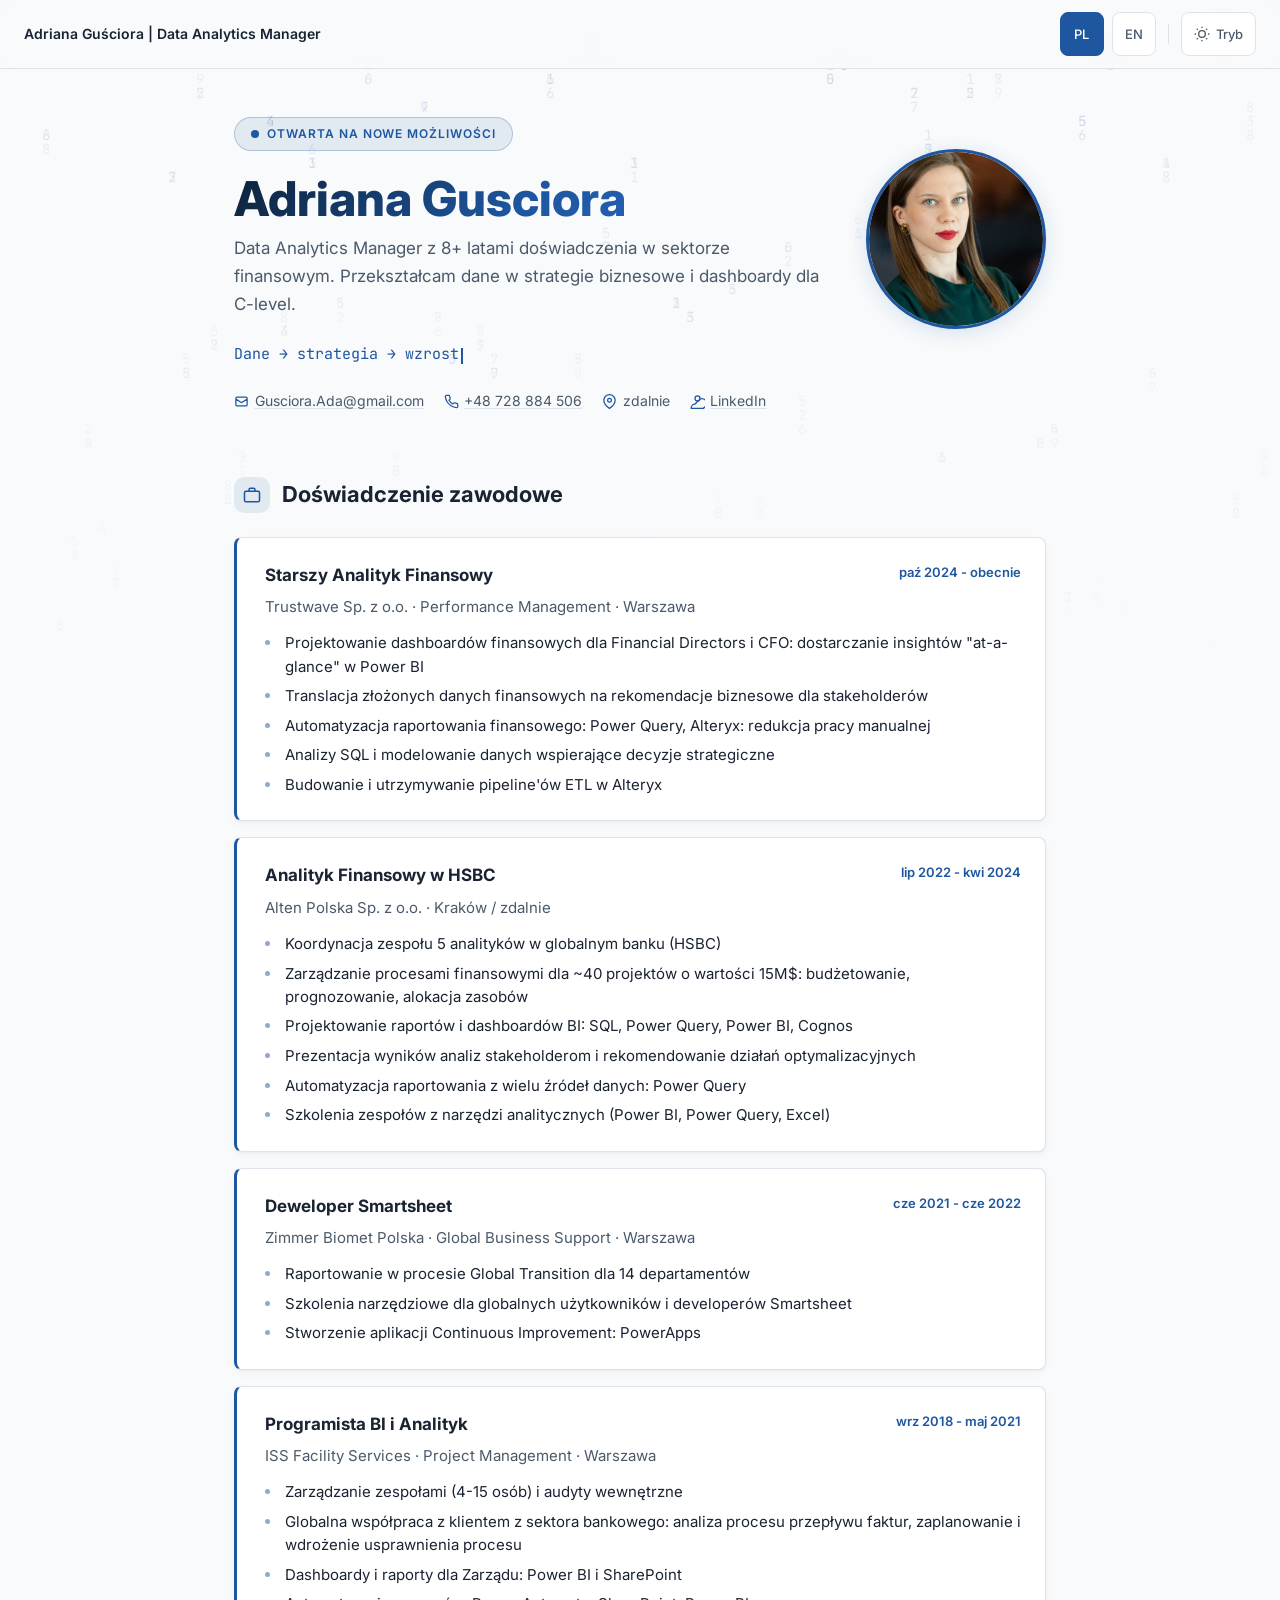
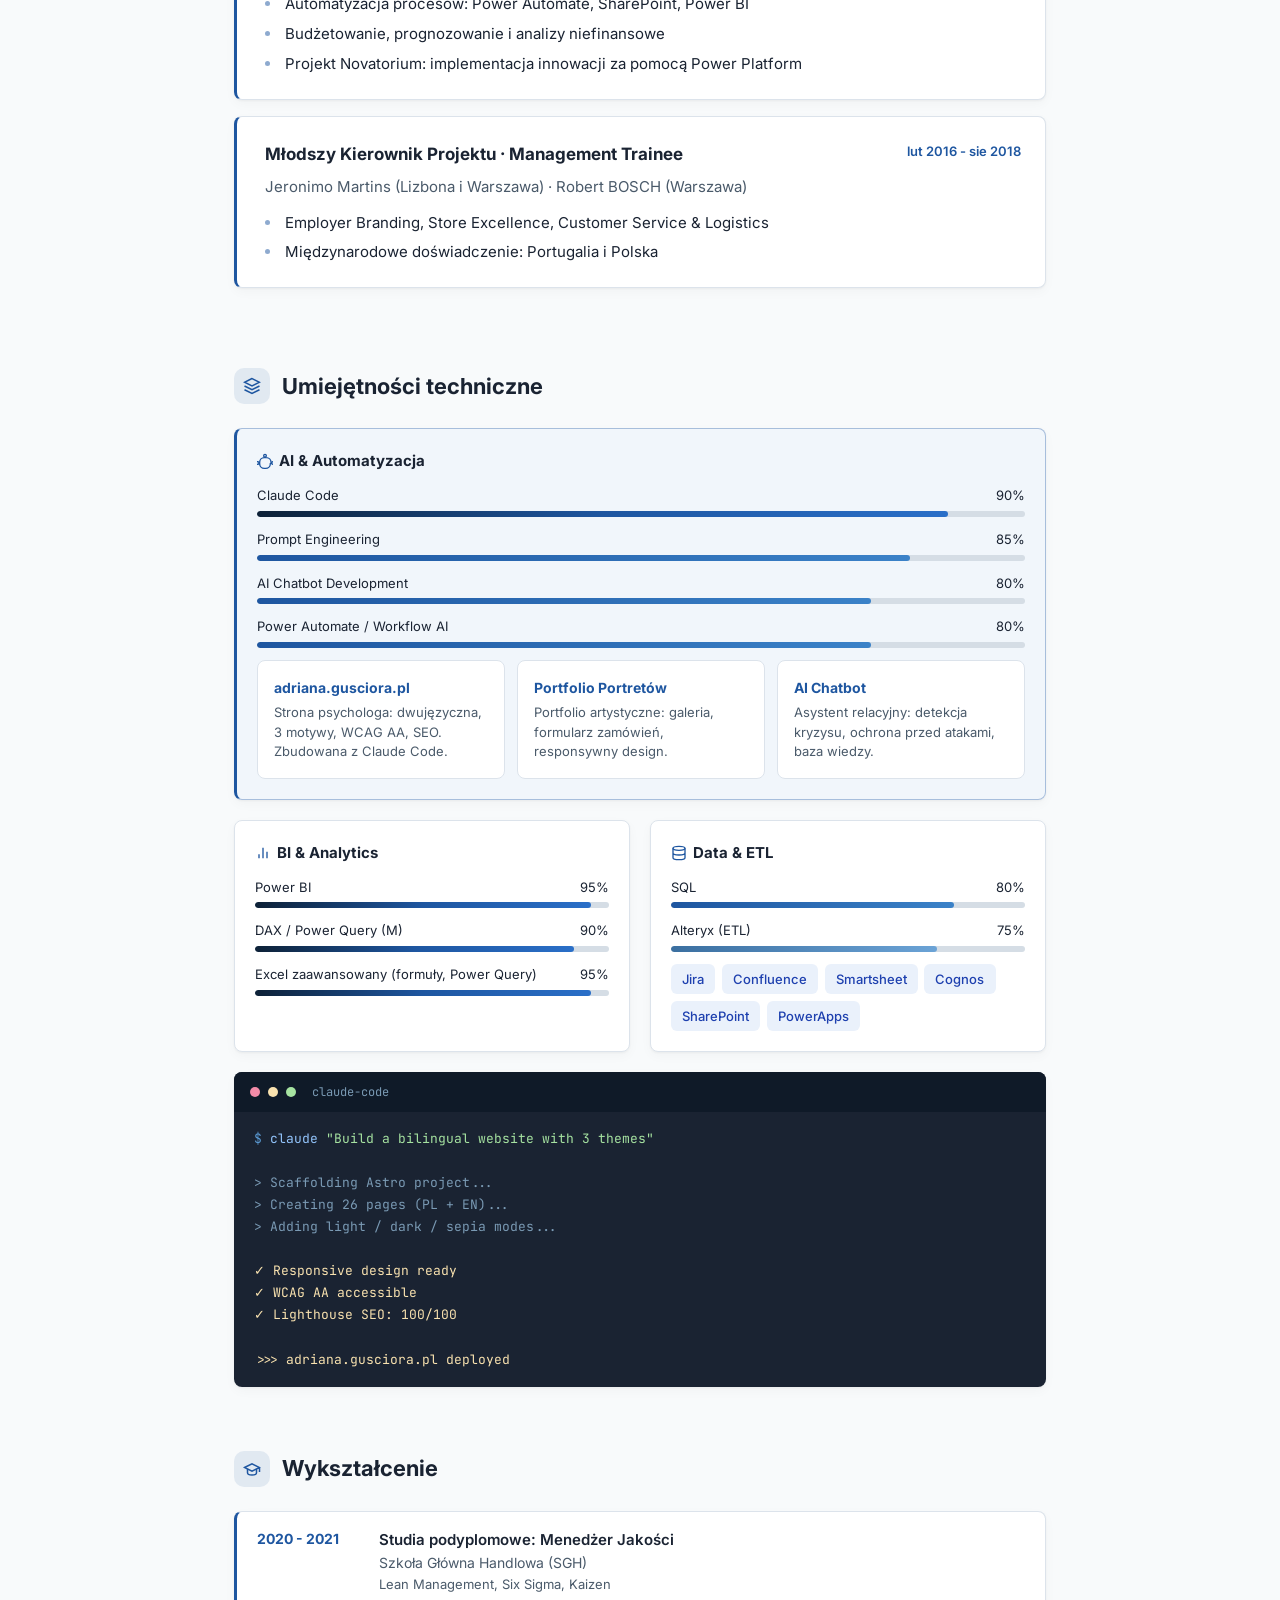
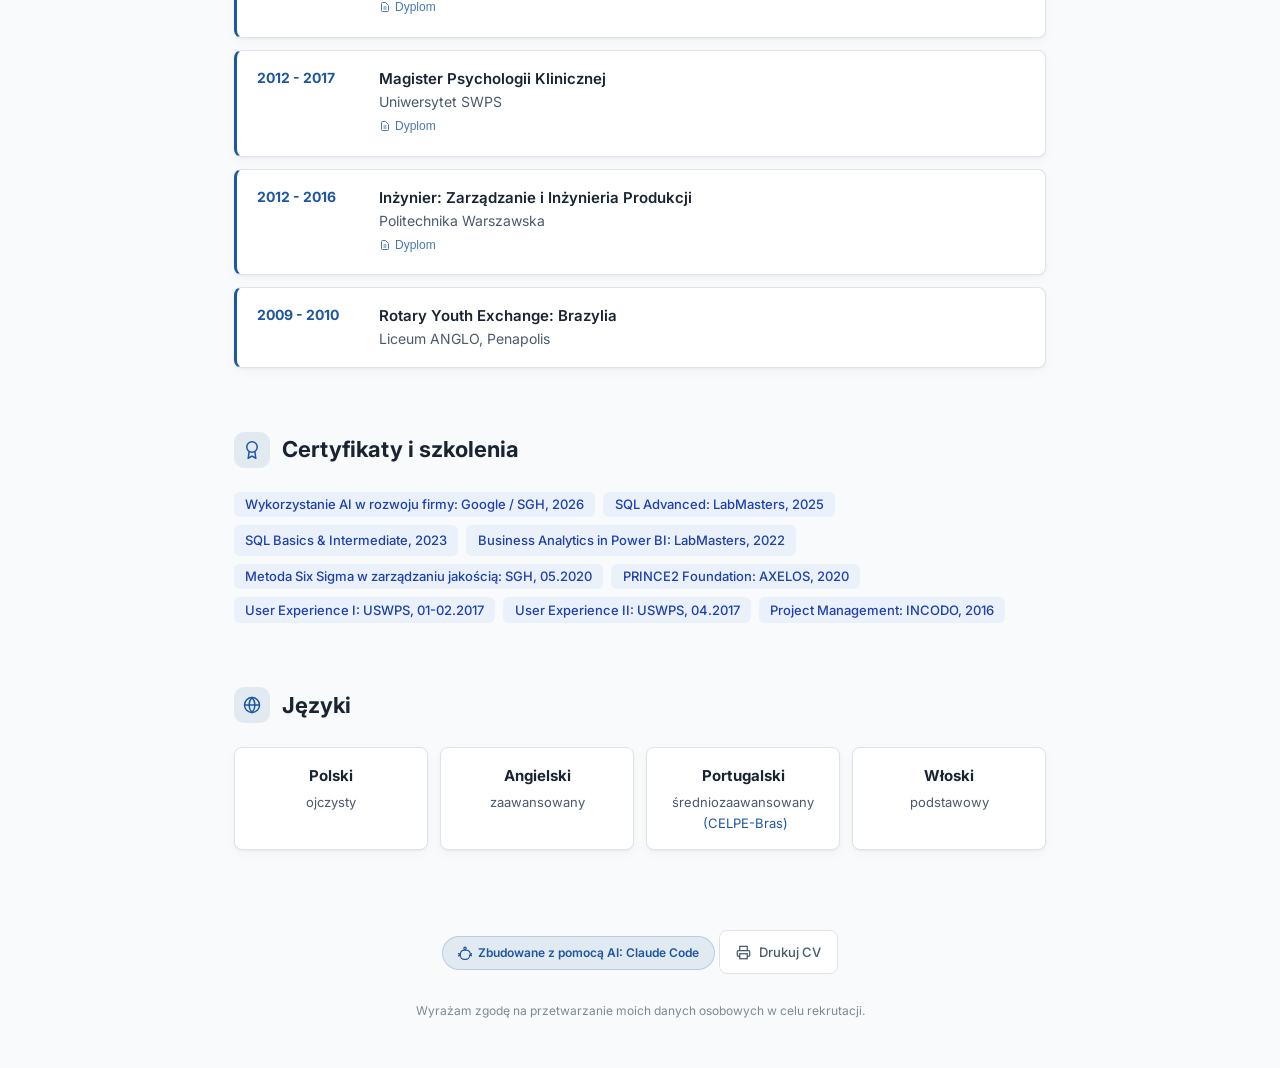
==== commit e2ed3619: "feat: dodaj certyfikat Google AI (Umiejetnosci Jutra) do master CV Certyfikat 'Wykorzystanie AI w ro" ====
--- a/index.html
+++ b/index.html
@@ -345,6 +345,7 @@
       </div>
 
       <div class="cv-analyst__tags cv-analyst__tags--certs">
+        <button type="button" id="cert-ai-skills" class="cv-analyst__tag cv-analyst__tag--link" data-i18n="cert_ai" data-lightbox="edukacja/umiejetnosci jutra AI.pdf">Wykorzystanie AI w rozwoju firmy: Google / SGH, 2026</button>
         <button type="button" class="cv-analyst__tag cv-analyst__tag--link" data-lightbox="edukacja/sql-zaawansowany.pdf">SQL Advanced: LabMasters, 2025</button>
         <span class="cv-analyst__tag">SQL Basics & Intermediate, 2023</span>
         <button type="button" class="cv-analyst__tag cv-analyst__tag--link" data-lightbox="edukacja/powerbi-base.pdf">Business Analytics in Power BI: LabMasters, 2022</button>
@@ -483,6 +484,7 @@
     edu4_school: 'Liceum ANGLO, Penapolis',
     cert_title: 'Certyfikaty i szkolenia',
     cert_diploma: 'Dyplom',
+    cert_ai: 'Wykorzystanie AI w rozwoju firmy: Google / SGH, 2026',
     lang_title: 'J\u0119zyki',
     lang_pl: 'Polski', lang_pl_lvl: 'ojczysty',
     lang_en: 'Angielski', lang_en_lvl: 'zaawansowany',
@@ -561,6 +563,7 @@
     edu4_school: 'ANGLO High School, Penapolis',
     cert_title: 'Certifications & Training',
     cert_diploma: 'Diploma',
+    cert_ai: 'Using AI in Business Development: Google / SGH, 2026',
     lang_title: 'Languages',
     lang_pl: 'Polish', lang_pl_lvl: 'native',
     lang_en: 'English', lang_en_lvl: 'advanced',
@@ -593,6 +596,8 @@
   if (certEng) certEng.setAttribute('data-lightbox', lang === 'pl' ? 'edukacja/inzynier-pl.jpg' : 'edukacja/inzynier-en.jpg');
   var certMaster = document.getElementById('cert-master');
   if (certMaster) certMaster.setAttribute('data-lightbox', lang === 'pl' ? 'edukacja/magister-psychologii.jpg' : 'edukacja/psychology-master-degree.jpg');
+  var certAi = document.getElementById('cert-ai-skills');
+  if (certAi) certAi.setAttribute('data-lightbox', lang === 'pl' ? 'edukacja/umiejetnosci jutra AI.pdf' : 'edukacja/umiejetnosci jutra AI_eng.pdf');
   startTyping();
 }
 
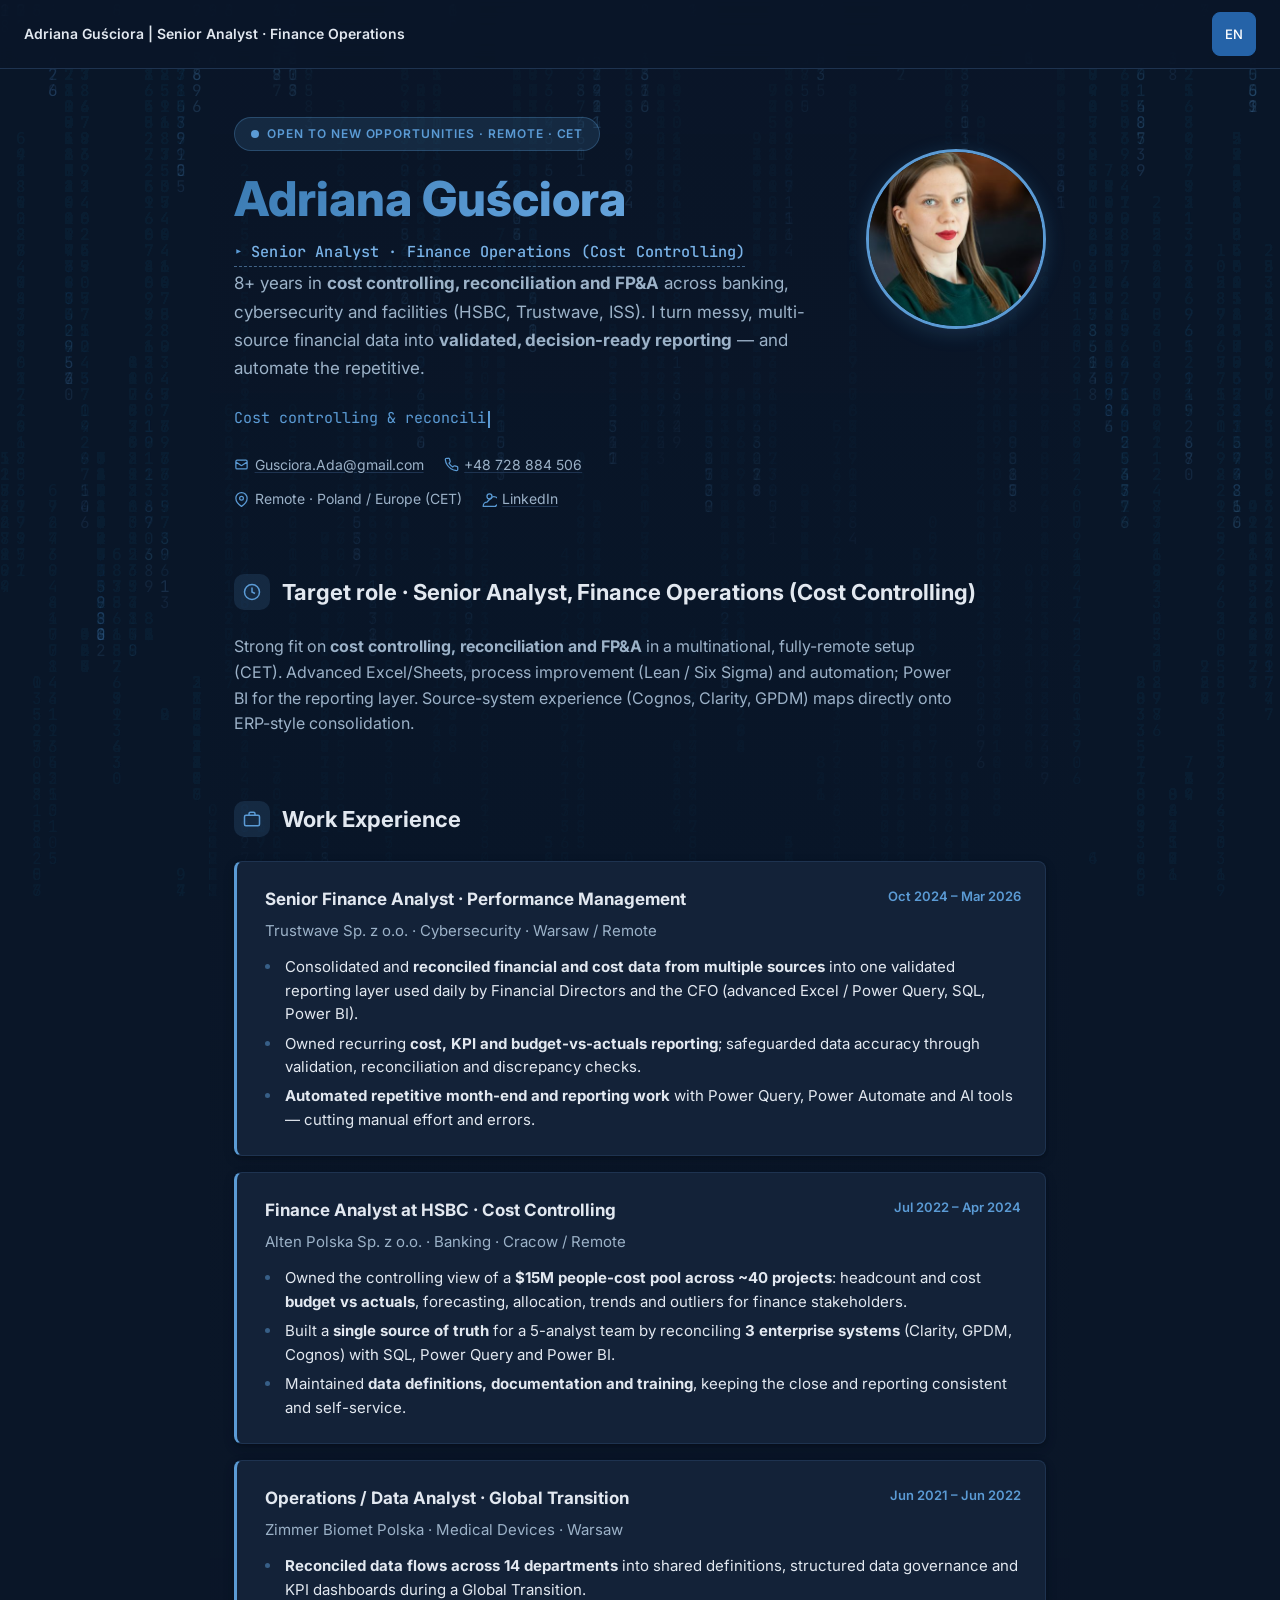
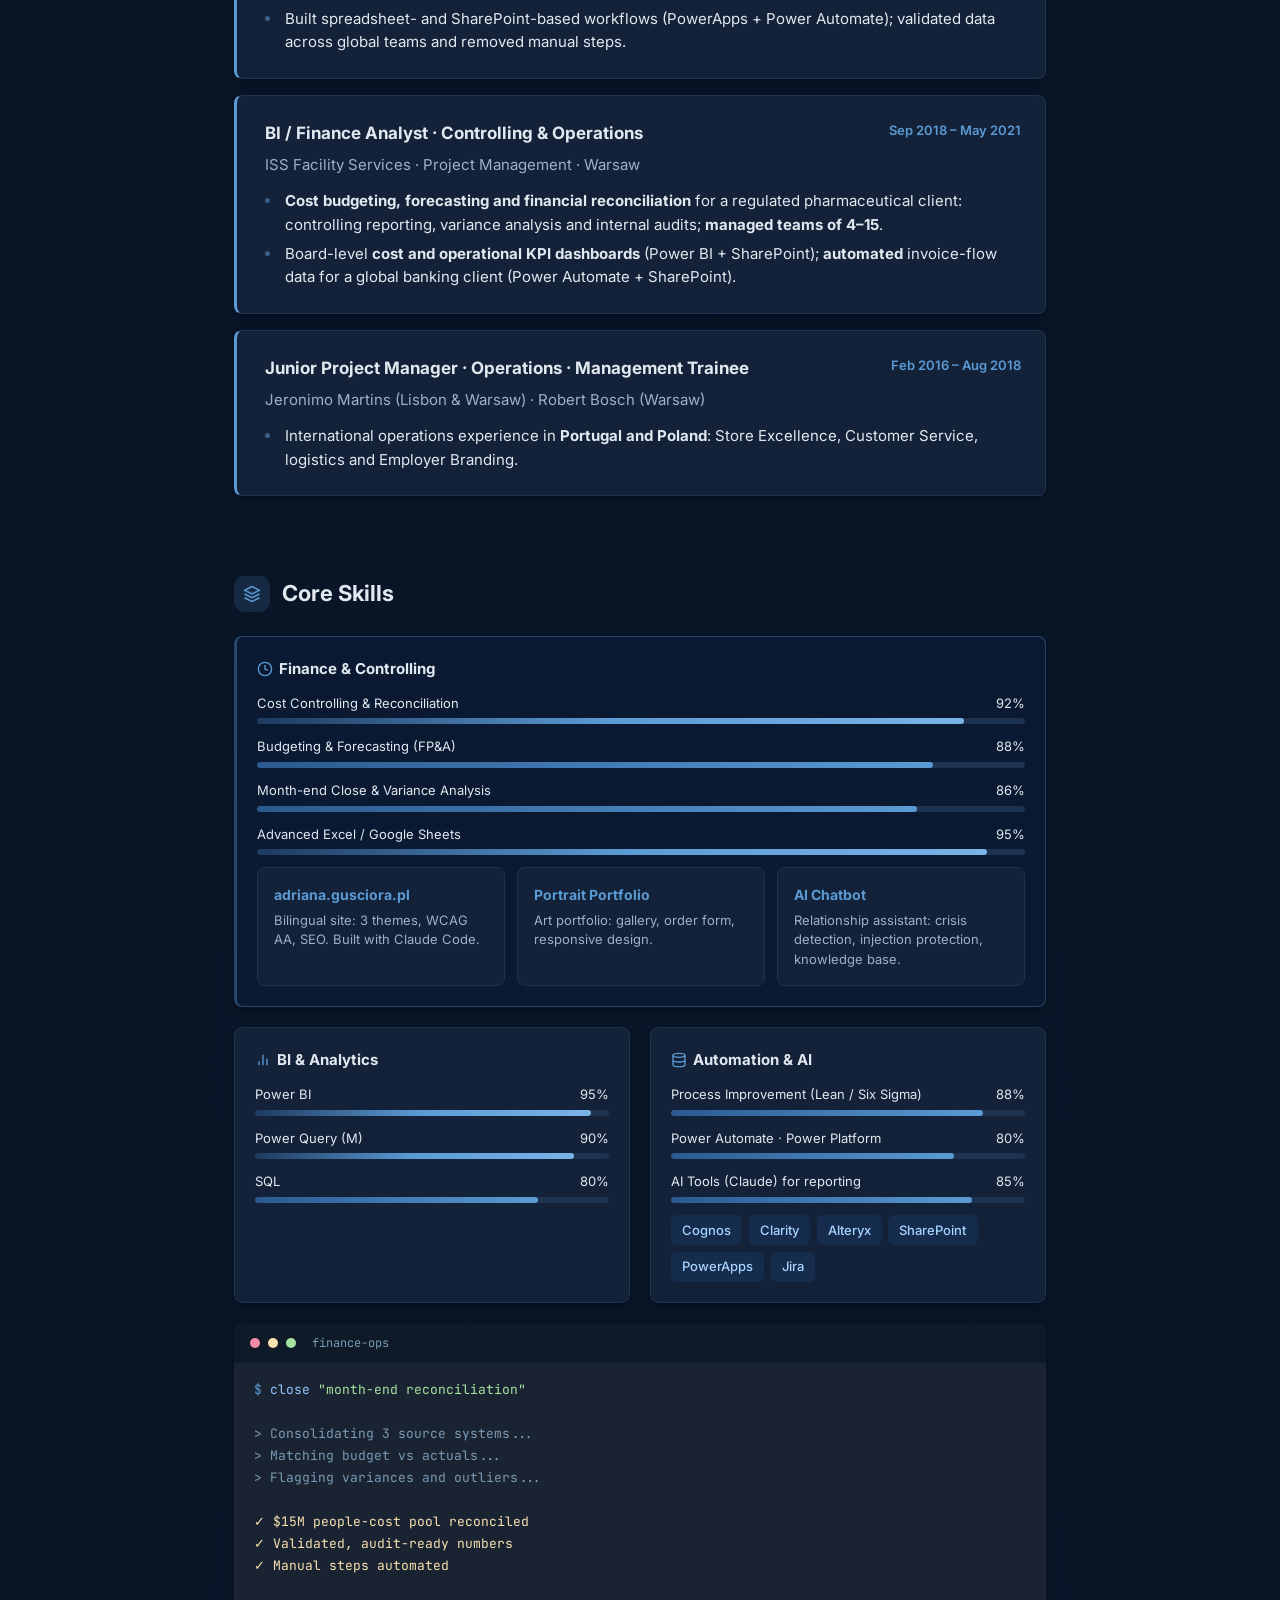
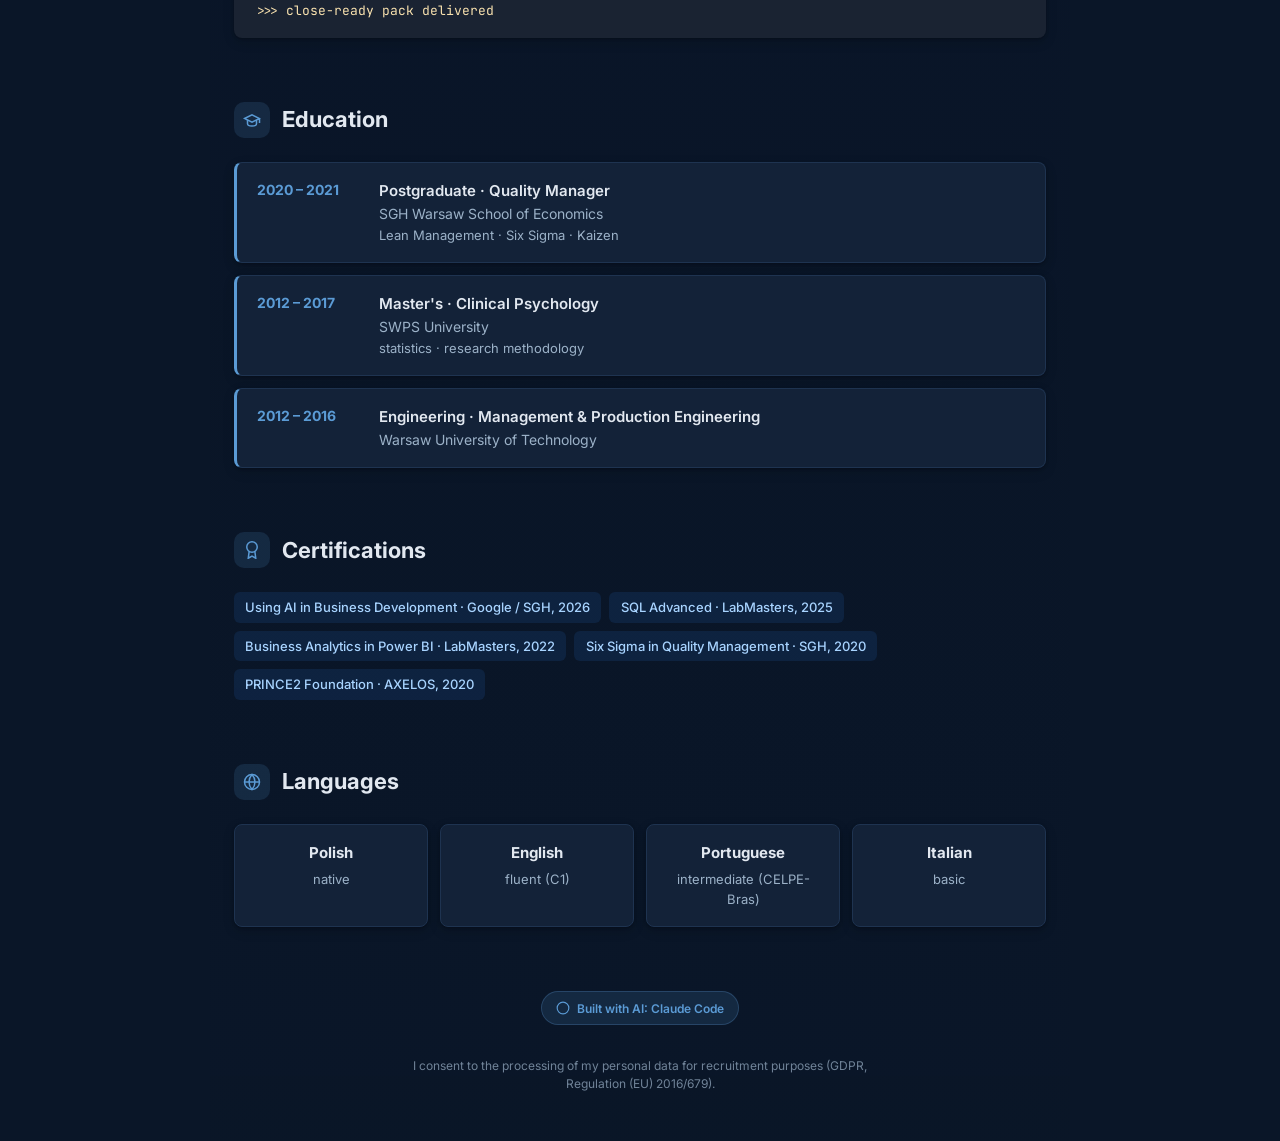
==== commit e912d6ca: "publish: strona glowna = tailored CV Oyster (Finance Operations); backup master -> index-master.html" ====
--- a/index.html
+++ b/index.html
@@ -1,54 +1,1562 @@
 <!DOCTYPE html>
-<html lang="pl">
+<html lang="en">
 <head>
-  <meta charset="UTF-8">
-  <meta name="viewport" content="width=device-width, initial-scale=1.0">
-  <meta name="robots" content="noindex, nofollow">
-  <title>CV - Adriana Gusciora, Data Analytics Manager</title>
-  <meta name="description" content="Curriculum Vitae - Adriana Gusciora, Data Analytics Manager | FinTech & Financial Services">
-
-  <!-- Inter font -->
-  <link rel="preconnect" href="https://fonts.googleapis.com">
-  <link rel="preconnect" href="https://fonts.gstatic.com" crossorigin>
-  <link href="https://fonts.googleapis.com/css2?family=Inter:wght@400;500;600;700;800&family=JetBrains+Mono:wght@400;500&display=swap" rel="stylesheet">
-
-  <link rel="icon" href="data:image/svg+xml,%3Csvg xmlns='http://www.w3.org/2000/svg' viewBox='0 0 32 32'%3E%3Crect width='32' height='32' rx='6' fill='%234c583e'/%3E%3Ctext x='16' y='22' font-family='Georgia, serif' font-size='16' font-weight='600' fill='%23f6f6f5' text-anchor='middle' letter-spacing='-0.5'%3EAG%3C/text%3E%3C/svg%3E" type="image/svg+xml">
-  <link rel="canonical" href="https://adrwis.github.io/cv-analityk/">
-  <link rel="stylesheet" href="cv-analityk.css">
+<meta charset="UTF-8">
+<meta name="viewport" content="width=device-width, initial-scale=1.0">
+<meta name="robots" content="noindex, nofollow">
+<title>CV — Adriana Guściora · Senior Analyst, Finance Operations</title>
+<link rel="preconnect" href="https://fonts.googleapis.com">
+<link rel="preconnect" href="https://fonts.gstatic.com" crossorigin>
+<link href="https://fonts.googleapis.com/css2?family=Inter:wght@400;500;600;700;800&family=JetBrains+Mono:wght@400;500&display=swap" rel="stylesheet">
+<style>/* ===========================================
+   CV Analityk — professional blue/navy design
+   Dark/light mode, PL/EN toggle
+   Clean, refined, with flower background
+   =========================================== */
+
+/* --- Color System (Blue / Navy) --- */
+.cv-analyst {
+  --ca-bg: #f8fafb;
+  --ca-bg-alt: #eef1f5;
+  --ca-surface: #ffffff;
+  --ca-text: #1a2332;
+  --ca-text-muted: #4a5a6a;
+  --ca-accent: #1e56a0;
+  --ca-accent-light: #2a6fc8;
+  --ca-accent-hover: #174283;
+  --ca-accent-glow: rgba(30, 86, 160, 0.10);
+  --ca-gradient: linear-gradient(135deg, #0d2137, #1e56a0, #2a6fc8);
+  --ca-border: #dce3eb;
+  --ca-tag-bg: #eaf1fb;
+  --ca-tag-text: #1e40af;
+  --ca-card-shadow: 0 1px 3px rgba(0,0,0,0.05), 0 4px 12px rgba(0,0,0,0.03);
+  --ca-font: 'Inter', -apple-system, BlinkMacSystemFont, 'Segoe UI', sans-serif;
+  --ca-font-mono: 'JetBrains Mono', 'Fira Code', 'Cascadia Code', monospace;
+
+  font-family: var(--ca-font);
+  background: var(--ca-bg);
+  color: var(--ca-text);
+  min-height: 100vh;
+  line-height: 1.6;
+  position: relative;
+  transition: background 0.3s ease, color 0.3s ease;
+}
+
+/* --- Dark mode --- */
+.cv-analyst[data-mode="dark"] {
+  --ca-bg: #0a1628;
+  --ca-bg-alt: #0f1d32;
+  --ca-surface: #132238;
+  --ca-text: #e2e8f0;
+  --ca-text-muted: #9cb2c8;
+  --ca-accent: #5b9bd5;
+  --ca-accent-light: #7ab3e8;
+  --ca-accent-hover: #93c5fd;
+  --ca-accent-glow: rgba(91, 155, 213, 0.15);
+  --ca-gradient: linear-gradient(135deg, #3a7ab2, #5b9bd5, #7ab3e8);
+  --ca-border: #1e3350;
+  --ca-tag-bg: rgba(30, 86, 160, 0.20);
+  --ca-tag-text: #a8d4ff;
+  --ca-card-shadow: 0 1px 3px rgba(0,0,0,0.25), 0 4px 12px rgba(0,0,0,0.15);
+}
+
+/* --- Reset --- */
+*, *::before, *::after {
+  box-sizing: border-box;
+  margin: 0;
+  padding: 0;
+}
+
+html {
+  scroll-behavior: smooth;
+}
+
+@media (prefers-reduced-motion: reduce) {
+  html { scroll-behavior: auto; }
+}
+
+body {
+  margin: 0;
+  padding: 0;
+}
+
+/* --- Binary rain background (Matrix-style) --- */
+.cv-analyst__binary-rain {
+  position: fixed;
+  top: 0;
+  left: 0;
+  width: 100%;
+  height: 100%;
+  pointer-events: none;
+  z-index: 0;
+}
+
+/* --- Top bar --- */
+.cv-analyst__topbar {
+  position: sticky;
+  top: 0;
+  z-index: 100;
+  display: flex;
+  justify-content: flex-end;
+  align-items: center;
+  gap: 0.5rem;
+  padding: 0.75rem 1.5rem;
+  background: rgba(248, 250, 251, 0.85);
+  backdrop-filter: blur(12px);
+  -webkit-backdrop-filter: blur(12px);
+  border-bottom: 1px solid var(--ca-border);
+}
+
+.cv-analyst[data-mode="dark"] .cv-analyst__topbar {
+  background: rgba(10, 22, 40, 0.85);
+}
+
+.cv-analyst__toggle-btn {
+  display: inline-flex;
+  align-items: center;
+  justify-content: center;
+  gap: 0.4rem;
+  padding: 0.4rem 0.75rem;
+  min-height: 44px;
+  min-width: 44px;
+  font-size: 0.8125rem;
+  font-family: var(--ca-font);
+  font-weight: 500;
+  background: var(--ca-surface);
+  color: var(--ca-text-muted);
+  border: 1px solid var(--ca-border);
+  border-radius: 8px;
+  cursor: pointer;
+  transition: color 0.2s, border-color 0.2s, background-color 0.2s;
+}
+
+.cv-analyst__toggle-btn:hover {
+  color: var(--ca-accent);
+  border-color: var(--ca-accent);
+}
+
+.cv-analyst__toggle-btn svg {
+  width: 16px;
+  height: 16px;
+}
+
+.cv-analyst__toggle-btn--active {
+  background: var(--ca-accent);
+  color: #fff;
+  border-color: var(--ca-accent);
+}
+
+.cv-analyst__toggle-btn--active:hover {
+  color: #fff;
+  background: var(--ca-accent-hover);
+}
+
+.cv-analyst[data-mode="dark"] .cv-analyst__toggle-btn--active {
+  background: #2563a8;
+  border-color: #2563a8;
+}
+
+.cv-analyst[data-mode="dark"] .cv-analyst__toggle-btn--active:hover {
+  background: #1e56a0;
+}
+
+/* --- Top bar title --- */
+.cv-analyst__topbar-title {
+  font-size: 0.875rem;
+  font-weight: 600;
+  color: var(--ca-text);
+  white-space: nowrap;
+  overflow: hidden;
+  text-overflow: ellipsis;
+}
+
+.cv-analyst__topbar-spacer {
+  flex: 1;
+}
+
+/* --- Top bar divider --- */
+.cv-analyst__topbar-divider {
+  width: 1px;
+  height: 20px;
+  background: var(--ca-border);
+  margin: 0 0.25rem;
+}
+
+/* --- Layout container --- */
+.cv-analyst__container {
+  position: relative;
+  z-index: 1;
+  max-width: 860px;
+  margin: 0 auto;
+  padding: 0 1.5rem;
+}
+
+/* --- Hero --- */
+.cv-analyst__hero {
+  padding: 3rem 0 2rem;
+  display: flex;
+  align-items: center;
+  gap: 2.5rem;
+}
+
+.cv-analyst__hero-content {
+  flex: 1;
+  min-width: 0;
+}
+
+.cv-analyst__hero-badge {
+  display: inline-flex;
+  align-items: center;
+  gap: 0.5rem;
+  padding: 0.4rem 1rem;
+  font-size: 0.75rem;
+  font-weight: 600;
+  text-transform: uppercase;
+  letter-spacing: 0.08em;
+  background: var(--ca-accent-glow);
+  color: var(--ca-accent);
+  border: 1px solid rgba(30, 86, 160, 0.25);
+  border-radius: 20px;
+  margin-bottom: 1.25rem;
+}
+
+.cv-analyst[data-mode="dark"] .cv-analyst__hero-badge {
+  border-color: rgba(91, 155, 213, 0.3);
+}
+
+.cv-analyst__hero-badge .pulse {
+  width: 8px;
+  height: 8px;
+  background: var(--ca-accent);
+  border-radius: 50%;
+  animation: pulse 2s ease-in-out infinite;
+}
+
+@keyframes pulse {
+  0%, 100% { opacity: 1; transform: scale(1); }
+  50% { opacity: 0.5; transform: scale(1.3); }
+}
+
+.cv-analyst__name {
+  font-size: clamp(2.25rem, 5vw, 3rem);
+  font-weight: 800;
+  color: var(--ca-accent);
+  background: var(--ca-gradient);
+  -webkit-background-clip: text;
+  -webkit-text-fill-color: transparent;
+  background-clip: text;
+  margin-bottom: 0.5rem;
+  line-height: 1.15;
+}
+
+.cv-analyst__tagline {
+  font-size: 1.0625rem;
+  color: var(--ca-text-muted);
+  max-width: 600px;
+  margin: 0 0 1.5rem;
+  line-height: 1.65;
+}
+
+/* --- Typing animation --- */
+.cv-analyst__typing {
+  font-family: var(--ca-font-mono);
+  font-size: 0.9375rem;
+  color: var(--ca-accent);
+  min-height: 1.5em;
+}
+
+.cv-analyst__typing .cursor {
+  display: inline-block;
+  width: 2px;
+  height: 1.1em;
+  background: var(--ca-accent);
+  margin-left: 2px;
+  vertical-align: text-bottom;
+  animation: blink 0.8s step-end infinite;
+}
+
+@keyframes blink {
+  50% { opacity: 0; }
+}
+
+/* --- Contact row --- */
+.cv-analyst__contact {
+  display: flex;
+  flex-wrap: wrap;
+  gap: 0.75rem 1.25rem;
+  margin-top: 1.5rem;
+  font-size: 0.875rem;
+}
+
+.cv-analyst__contact-item {
+  display: inline-flex;
+  align-items: center;
+  gap: 0.35rem;
+  color: var(--ca-text-muted);
+}
+
+.cv-analyst__contact-item svg {
+  width: 15px;
+  height: 15px;
+  color: var(--ca-accent);
+  flex-shrink: 0;
+}
+
+.cv-analyst__contact-item a {
+  color: var(--ca-text-muted);
+  text-decoration: underline;
+  text-underline-offset: 2px;
+  text-decoration-color: var(--ca-border);
+  transition: color 0.2s, text-decoration-color 0.2s;
+}
+
+.cv-analyst__contact-item a:hover {
+  color: var(--ca-accent);
+  text-decoration-color: var(--ca-accent);
+}
+
+/* --- Sections --- */
+.cv-analyst__section {
+  padding: 2rem 0;
+}
+
+.cv-analyst__section-header {
+  display: flex;
+  align-items: center;
+  gap: 0.75rem;
+  margin-bottom: 1.5rem;
+}
+
+.cv-analyst__section-icon {
+  width: 36px;
+  height: 36px;
+  display: flex;
+  align-items: center;
+  justify-content: center;
+  background: var(--ca-accent-glow);
+  color: var(--ca-accent);
+  border-radius: 10px;
+  flex-shrink: 0;
+}
+
+.cv-analyst__section-icon svg {
+  width: 18px;
+  height: 18px;
+}
+
+.cv-analyst__section-title {
+  font-size: 1.375rem;
+  font-weight: 700;
+  color: var(--ca-text);
+  margin: 0;
+  line-height: 1.3;
+}
+
+/* --- Experience cards --- */
+.cv-analyst__exp-card {
+  background: var(--ca-surface);
+  border: 1px solid var(--ca-border);
+  border-left: 3px solid var(--ca-accent);
+  border-radius: 8px;
+  padding: 1.5rem 1.5rem 1.5rem 1.75rem;
+  margin-bottom: 1rem;
+  box-shadow: var(--ca-card-shadow);
+}
+
+.cv-analyst__exp-header {
+  display: flex;
+  justify-content: space-between;
+  align-items: flex-start;
+  flex-wrap: wrap;
+  gap: 0.5rem;
+  margin-bottom: 0.4rem;
+}
+
+.cv-analyst__exp-role {
+  font-size: 1.0625rem;
+  font-weight: 700;
+  color: var(--ca-text);
+  margin: 0;
+}
+
+.cv-analyst__exp-period {
+  font-size: 0.8125rem;
+  color: var(--ca-accent);
+  font-weight: 600;
+  white-space: nowrap;
+}
+
+.cv-analyst__exp-company {
+  font-size: 0.9375rem;
+  color: var(--ca-text-muted);
+  margin-bottom: 0.75rem;
+}
+
+.cv-analyst__exp-bullets {
+  list-style: none;
+  padding: 0;
+  margin: 0;
+  display: flex;
+  flex-direction: column;
+  gap: 0.4rem;
+}
+
+.cv-analyst__exp-bullets li {
+  font-size: 0.9375rem;
+  color: var(--ca-text);
+  padding-left: 1.25rem;
+  position: relative;
+  line-height: 1.55;
+}
+
+.cv-analyst__exp-bullets li::before {
+  content: '';
+  position: absolute;
+  left: 0;
+  top: 0.6em;
+  width: 5px;
+  height: 5px;
+  border-radius: 50%;
+  background: var(--ca-accent);
+  opacity: 0.5;
+}
+
+/* --- Skills --- */
+.cv-analyst__skills-grid {
+  display: grid;
+  grid-template-columns: 1fr;
+  gap: 1.25rem;
+}
+
+@media (min-width: 640px) {
+  .cv-analyst__skills-grid {
+    grid-template-columns: 1fr 1fr;
+  }
+}
+
+.cv-analyst__skill-group {
+  background: var(--ca-surface);
+  border: 1px solid var(--ca-border);
+  border-radius: 8px;
+  padding: 1.25rem;
+  box-shadow: var(--ca-card-shadow);
+}
+
+.cv-analyst__skill-group--ai {
+  border-color: rgba(30, 86, 160, 0.35);
+  background: rgba(234, 241, 251, 0.5);
+  grid-column: 1 / -1;
+  border-left: 3px solid var(--ca-accent);
+}
+
+.cv-analyst[data-mode="dark"] .cv-analyst__skill-group--ai {
+  border-color: rgba(91, 155, 213, 0.35);
+  background: rgba(30, 86, 160, 0.08);
+}
+
+.cv-analyst__skill-group h3 {
+  font-size: 0.9375rem;
+  font-weight: 700;
+  color: var(--ca-text);
+  margin: 0 0 0.75rem;
+  display: flex;
+  align-items: center;
+  gap: 0.4rem;
+}
+
+.cv-analyst__skill-group h3 svg {
+  width: 16px;
+  height: 16px;
+  color: var(--ca-accent);
+}
+
+/* --- Skill bars --- */
+.cv-analyst__skill-bar {
+  margin-bottom: 0.75rem;
+}
+
+.cv-analyst__skill-bar:last-of-type {
+  margin-bottom: 0;
+}
+
+.cv-analyst__skill-label {
+  display: flex;
+  justify-content: space-between;
+  font-size: 0.8125rem;
+  margin-bottom: 0.3rem;
+  color: var(--ca-text);
+}
+
+.cv-analyst__skill-track {
+  height: 6px;
+  background: #d5dde5;
+  border-radius: 3px;
+  overflow: hidden;
+}
+
+.cv-analyst[data-mode="dark"] .cv-analyst__skill-track {
+  background: #1e3350;
+}
+
+/* Skill levels: expert (90+), advanced (80-89), proficient (70-79) */
+.cv-analyst__skill-fill {
+  height: 100%;
+  border-radius: 3px;
+  width: 0;
+  background: var(--ca-gradient);
+}
+
+.cv-analyst__skill-fill[data-level="expert"] {
+  background: linear-gradient(90deg, #0d2137, #1e56a0, #2a6fc8);
+  transition: width 1.4s cubic-bezier(0.22, 1, 0.36, 1);
+}
+
+.cv-analyst__skill-fill[data-level="advanced"] {
+  background: linear-gradient(90deg, #1e56a0, #3b82c8);
+  transition: width 1.0s cubic-bezier(0.34, 1.56, 0.64, 1);
+}
+
+.cv-analyst__skill-fill[data-level="proficient"] {
+  background: linear-gradient(90deg, #3b6fa0, #6ba3d6);
+  transition: width 0.8s cubic-bezier(0.45, 0, 0.55, 1);
+}
+
+.cv-analyst[data-mode="dark"] .cv-analyst__skill-fill[data-level="expert"] {
+  background: linear-gradient(90deg, #1e3a5f, #5b9bd5, #7ab3e8);
+}
+
+.cv-analyst[data-mode="dark"] .cv-analyst__skill-fill[data-level="advanced"] {
+  background: linear-gradient(90deg, #2a5a8f, #5b9bd5);
+}
+
+.cv-analyst[data-mode="dark"] .cv-analyst__skill-fill[data-level="proficient"] {
+  background: linear-gradient(90deg, #3a6a8f, #7ab3d5);
+}
+
+/* --- Tags --- */
+.cv-analyst__tags {
+  display: flex;
+  flex-wrap: wrap;
+  gap: 0.4rem;
+}
+
+.cv-analyst__tag {
+  font-size: 0.8125rem;
+  padding: 0.3rem 0.7rem;
+  background: var(--ca-tag-bg);
+  color: var(--ca-tag-text);
+  border-radius: 6px;
+  font-weight: 500;
+}
+
+.cv-analyst__tags--spaced {
+  margin-top: 0.75rem;
+}
+
+.cv-analyst__tags--certs {
+  gap: 0.5rem;
+}
+
+.cv-analyst__tag--link {
+  text-decoration: none;
+  cursor: pointer;
+  transition: opacity 0.2s, transform 0.2s;
+}
+
+.cv-analyst__tag--link:hover {
+  opacity: 0.85;
+  transform: translateY(-1px);
+}
+
+.cv-analyst__cert-link {
+  display: inline-flex;
+  align-items: center;
+  gap: 0.25rem;
+  margin-top: 0.35rem;
+  font-size: 0.75rem;
+  color: var(--ca-accent);
+  text-decoration: none;
+  opacity: 0.8;
+  transition: opacity 0.2s;
+}
+
+.cv-analyst__cert-link:hover {
+  opacity: 1;
+  text-decoration: underline;
+}
+
+.cv-analyst__cert-link svg {
+  width: 12px;
+  height: 12px;
+}
+
+button.cv-analyst__cert-link {
+  background: none;
+  border: none;
+  cursor: pointer;
+  padding: 0;
+}
+
+.cv-analyst__lang-cert {
+  font-size: 0.8125rem;
+  color: var(--ca-accent);
+  background: none;
+  border: none;
+  padding: 0;
+  cursor: pointer;
+  font-family: inherit;
+  margin-left: 0.25rem;
+}
+
+.cv-analyst__lang-cert:hover {
+  text-decoration: underline;
+}
+
+button.cv-analyst__tag--link {
+  border: none;
+  cursor: pointer;
+  font-family: inherit;
+}
+
+/* Clickable AI project tiles */
+.cv-analyst__ai-project--link {
+  text-decoration: none;
+  color: inherit;
+  transition: transform 0.2s, box-shadow 0.2s;
+}
+
+.cv-analyst__ai-project--link:hover {
+  transform: translateY(-2px);
+  box-shadow: 0 4px 12px rgba(0, 0, 0, 0.15);
+}
+
+/* --- Lightbox (cert gallery) --- */
+.cv-cert-lightbox {
+  position: fixed;
+  inset: 0;
+  z-index: 9999;
+  display: flex;
+  align-items: center;
+  justify-content: center;
+}
+
+.cv-cert-lightbox[hidden] {
+  display: none;
+}
+
+.cv-cert-lightbox__overlay {
+  position: absolute;
+  inset: 0;
+  background: rgba(0, 0, 0, 0.88);
+}
+
+.cv-cert-lightbox__content {
+  position: relative;
+  display: flex;
+  align-items: center;
+  justify-content: center;
+}
+
+.cv-cert-lightbox__img {
+  max-width: 90vw;
+  max-height: 85vh;
+  object-fit: contain;
+  border-radius: 4px;
+  box-shadow: 0 4px 32px rgba(0, 0, 0, 0.5);
+}
+
+.cv-cert-lightbox__pdf {
+  width: 80vw;
+  height: 85vh;
+  border: none;
+  border-radius: 4px;
+  box-shadow: 0 4px 32px rgba(0, 0, 0, 0.5);
+  background: #fff;
+}
+
+.cv-cert-lightbox__close,
+.cv-cert-lightbox__prev,
+.cv-cert-lightbox__next {
+  position: absolute;
+  background: rgba(255, 255, 255, 0.12);
+  color: #fff;
+  border: none;
+  cursor: pointer;
+  border-radius: 50%;
+  display: flex;
+  align-items: center;
+  justify-content: center;
+  transition: background 0.2s;
+  z-index: 1;
+}
+
+.cv-cert-lightbox__close:hover,
+.cv-cert-lightbox__prev:hover,
+.cv-cert-lightbox__next:hover {
+  background: rgba(255, 255, 255, 0.25);
+}
+
+.cv-cert-lightbox__close {
+  top: 1rem;
+  right: 1rem;
+  width: 40px;
+  height: 40px;
+  font-size: 1.5rem;
+  line-height: 1;
+}
+
+.cv-cert-lightbox__prev,
+.cv-cert-lightbox__next {
+  top: 50%;
+  transform: translateY(-50%);
+  width: 44px;
+  height: 44px;
+  font-size: 1.75rem;
+  line-height: 1;
+}
+
+.cv-cert-lightbox__prev { left: 1rem; }
+.cv-cert-lightbox__next { right: 1rem; }
+
+.cv-cert-lightbox__counter {
+  position: absolute;
+  bottom: 1rem;
+  left: 50%;
+  transform: translateX(-50%);
+  color: rgba(255, 255, 255, 0.7);
+  font-size: 0.875rem;
+}
+
+.cv-analyst__tag--ai {
+  background: var(--ca-accent-glow);
+  color: var(--ca-accent);
+  border: 1px solid rgba(30, 86, 160, 0.2);
+}
+
+.cv-analyst[data-mode="dark"] .cv-analyst__tag--ai {
+  border-color: rgba(91, 155, 213, 0.25);
+}
+
+/* --- Terminal snippet --- */
+.cv-analyst__terminal {
+  background: #1a2332;
+  border-radius: 8px;
+  overflow: hidden;
+  margin-top: 1.25rem;
+  box-shadow: var(--ca-card-shadow);
+  font-family: var(--ca-font-mono);
+  font-size: 0.8125rem;
+  line-height: 1.7;
+}
+
+.cv-analyst__terminal-header {
+  display: flex;
+  align-items: center;
+  gap: 0.5rem;
+  padding: 0.6rem 1rem;
+  background: #0f1a28;
+}
+
+.cv-analyst__terminal-dot {
+  width: 10px;
+  height: 10px;
+  border-radius: 50%;
+}
+
+.cv-analyst__terminal-dot--red { background: #f38ba8; }
+.cv-analyst__terminal-dot--yellow { background: #f9e2af; }
+.cv-analyst__terminal-dot--green { background: #a6e3a1; }
+
+.cv-analyst__terminal-title {
+  font-size: 0.75rem;
+  color: #7a9ab4;
+  margin-left: 0.5rem;
+}
+
+.cv-analyst__terminal-body {
+  padding: 1rem 1.25rem;
+  color: #c8d6e0;
+  overflow-x: auto;
+}
+
+.cv-analyst__terminal-body .prompt { color: #5b9bd5; }
+.cv-analyst__terminal-body .comment { color: #7a9ab4; }
+.cv-analyst__terminal-body .keyword { color: #7ab3e8; }
+.cv-analyst__terminal-body .string { color: #a6e3a1; }
+.cv-analyst__terminal-body .function { color: #93c5fd; }
+.cv-analyst__terminal-body .output { color: #f9e2af; }
+
+/* --- AI project cards --- */
+.cv-analyst__ai-projects {
+  display: grid;
+  grid-template-columns: 1fr;
+  gap: 0.75rem;
+  margin-top: 0.75rem;
+}
+
+@media (min-width: 640px) and (max-width: 767px) {
+  .cv-analyst__ai-projects {
+    grid-template-columns: 1fr 1fr;
+  }
+}
+
+@media (min-width: 768px) {
+  .cv-analyst__ai-projects {
+    grid-template-columns: 1fr 1fr 1fr;
+  }
+}
+
+.cv-analyst__ai-project {
+  padding: 1rem;
+  background: var(--ca-surface);
+  border: 1px solid var(--ca-border);
+  border-radius: 8px;
+  text-align: left;
+}
+
+.cv-analyst__ai-project-name {
+  font-size: 0.875rem;
+  font-weight: 700;
+  color: var(--ca-accent);
+  margin: 0 0 0.25rem;
+}
+
+.cv-analyst__ai-project-desc {
+  font-size: 0.8125rem;
+  color: var(--ca-text-muted);
+  line-height: 1.5;
+  margin: 0;
+}
+
+/* --- Education --- */
+.cv-analyst__edu-list {
+  display: flex;
+  flex-direction: column;
+  gap: 0.75rem;
+}
+
+.cv-analyst__edu-item {
+  display: grid;
+  grid-template-columns: 110px 1fr;
+  gap: 0.75rem;
+  padding: 1rem 1.25rem;
+  background: var(--ca-surface);
+  border: 1px solid var(--ca-border);
+  border-left: 3px solid var(--ca-accent);
+  border-radius: 8px;
+  box-shadow: var(--ca-card-shadow);
+}
+
+.cv-analyst__edu-year {
+  font-size: 0.875rem;
+  font-weight: 700;
+  color: var(--ca-accent);
+}
+
+.cv-analyst__edu-title {
+  font-size: 0.9375rem;
+  font-weight: 600;
+  color: var(--ca-text);
+  margin: 0;
+}
+
+.cv-analyst__edu-school {
+  font-size: 0.875rem;
+  color: var(--ca-text-muted);
+  margin: 0;
+}
+
+.cv-analyst__edu-desc {
+  font-size: 0.8125rem;
+  color: var(--ca-text-muted);
+  margin: 0;
+}
+
+/* --- Languages --- */
+.cv-analyst__lang-grid {
+  display: grid;
+  grid-template-columns: repeat(auto-fill, minmax(180px, 1fr));
+  gap: 0.75rem;
+}
+
+.cv-analyst__lang-card {
+  background: var(--ca-surface);
+  border: 1px solid var(--ca-border);
+  border-radius: 8px;
+  padding: 1rem;
+  text-align: center;
+  box-shadow: var(--ca-card-shadow);
+}
+
+.cv-analyst__lang-name {
+  font-weight: 700;
+  color: var(--ca-text);
+  font-size: 0.9375rem;
+}
+
+.cv-analyst__lang-level {
+  font-size: 0.8125rem;
+  color: var(--ca-text-muted);
+  margin-top: 0.25rem;
+}
+
+/* --- Photo --- */
+.cv-analyst__photo {
+  width: 180px;
+  height: 180px;
+  border-radius: 50%;
+  object-fit: cover;
+  border: 3px solid var(--ca-accent);
+  box-shadow: 0 4px 20px rgba(30, 86, 160, 0.15);
+  flex-shrink: 0;
+  align-self: flex-start;
+  margin-top: 2rem;
+}
+
+.cv-analyst[data-mode="dark"] .cv-analyst__photo {
+  box-shadow: 0 4px 20px rgba(91, 155, 213, 0.2);
+}
+
+/* --- Footer --- */
+.cv-analyst__footer {
+  text-align: center;
+  padding: 2rem 0 3rem;
+  font-size: 0.8125rem;
+  color: var(--ca-text-muted);
+}
+
+.cv-analyst__gdpr {
+  margin-top: 1.25rem;
+  font-size: 0.75rem;
+  color: var(--ca-text-muted);
+  opacity: 0.7;
+  max-width: 500px;
+  margin-left: auto;
+  margin-right: auto;
+  line-height: 1.5;
+}
+
+.cv-analyst__ai-badge {
+  display: inline-flex;
+  align-items: center;
+  gap: 0.4rem;
+  padding: 0.4rem 0.9rem;
+  font-size: 0.75rem;
+  font-weight: 600;
+  background: var(--ca-accent-glow);
+  color: var(--ca-accent);
+  border: 1px solid rgba(30, 86, 160, 0.2);
+  border-radius: 20px;
+  margin-bottom: 0.75rem;
+}
+
+.cv-analyst[data-mode="dark"] .cv-analyst__ai-badge {
+  border-color: rgba(91, 155, 213, 0.25);
+}
+
+.cv-analyst__ai-badge svg {
+  width: 14px;
+  height: 14px;
+}
+
+/* --- Print button --- */
+.cv-analyst__print-btn {
+  display: inline-flex;
+  align-items: center;
+  gap: 0.5rem;
+  padding: 0.5rem 1rem;
+  min-height: 44px;
+  font-size: 0.8125rem;
+  font-family: var(--ca-font);
+  font-weight: 500;
+  background: var(--ca-surface);
+  color: var(--ca-text-muted);
+  border: 1px solid var(--ca-border);
+  border-radius: 8px;
+  cursor: pointer;
+  transition: color 0.2s, border-color 0.2s;
+  margin-top: 1rem;
+}
+
+.cv-analyst__print-btn:hover {
+  color: var(--ca-accent);
+  border-color: var(--ca-accent);
+}
+
+.cv-analyst__print-btn svg {
+  width: 15px;
+  height: 15px;
+}
+
+/* --- Skip link --- */
+.cv-analyst__skip-link {
+  position: absolute;
+  left: -9999px;
+  top: 0;
+  z-index: 200;
+  padding: 0.5rem 1rem;
+  background: var(--ca-accent);
+  color: #fff;
+  font-size: 0.875rem;
+  font-weight: 600;
+  text-decoration: none;
+  border-radius: 0 0 8px 0;
+}
+
+.cv-analyst__skip-link:focus {
+  left: 0;
+  top: 0;
+}
+
+/* --- Focus styles (WCAG) --- */
+a:focus-visible,
+button:focus-visible {
+  outline: 3px solid var(--ca-accent);
+  outline-offset: 2px;
+}
+
+/* --- Reduced motion --- */
+@media (prefers-reduced-motion: reduce) {
+  .cv-analyst__hero-badge .pulse { animation: none; }
+  .cv-analyst__typing .cursor { animation: none; }
+  .cv-analyst__skill-fill,
+  .cv-analyst__skill-fill[data-level="expert"],
+  .cv-analyst__skill-fill[data-level="advanced"],
+  .cv-analyst__skill-fill[data-level="proficient"] {
+    transition: none;
+  }
+  .cv-analyst__binary-rain { display: none; }
+}
+
+/* --- Responsive --- */
+@media (max-width: 640px) {
+  .cv-analyst__hero {
+    flex-direction: column-reverse;
+    text-align: center;
+    gap: 1.25rem;
+  }
+
+  .cv-analyst__hero-content {
+    display: flex;
+    flex-direction: column;
+    align-items: center;
+  }
+
+  .cv-analyst__contact {
+    justify-content: center;
+  }
+
+  .cv-analyst__edu-item {
+    grid-template-columns: 1fr;
+    gap: 0.25rem;
+  }
+
+  .cv-analyst__topbar {
+    padding: 0.5rem 1rem;
+    flex-wrap: wrap;
+    justify-content: center;
+  }
+
+  .cv-analyst__topbar-title,
+  .cv-analyst__topbar-spacer {
+    display: none;
+  }
+
+  .cv-analyst__exp-header {
+    flex-direction: column;
+  }
+
+  .cv-analyst__container {
+    padding: 0 1rem;
+  }
+
+  .cv-analyst__exp-card {
+    padding: 1rem 1rem 1rem 1.25rem;
+  }
+}
+
+/* =============================================
+   PRINT — Professional CV layout for PDF/paper
+   Editorial minimal: navy accents, tight grid,
+   optimized for A4 (2 pages max)
+   ============================================= */
+
+@page {
+  size: A4;
+  margin: 1.2cm 1.5cm;
+}
+
+@media print {
+
+  /* --- Reset to clean white --- */
+  .cv-analyst {
+    --ca-bg: #fff;
+    --ca-surface: #fff;
+    --ca-text: #1a1a1a;
+    --ca-text-muted: #4a4a4a;
+    --ca-border: #d0d5dd;
+    --ca-accent: #1e3a6e;
+    --ca-tag-bg: #eef2f7;
+    --ca-tag-text: #1e3a6e;
+    --ca-card-shadow: none;
+    background: #fff;
+    font-size: 9.5pt;
+    line-height: 1.45;
+  }
+
+  /* --- Hide web-only elements --- */
+  .cv-analyst__topbar,
+  .cv-analyst__binary-rain,
+  .cv-analyst__print-btn,
+  .cv-analyst__ai-badge,
+  .cv-analyst__typing,
+  .cv-analyst__skip-link,
+  .cv-analyst__terminal,
+  .cv-analyst__hero-badge {
+    display: none !important;
+  }
+
+  /* --- Container: full width for print --- */
+  .cv-analyst__container {
+    max-width: 100%;
+    padding: 0;
+  }
+
+  /* ==========================================
+     HERO — Compact header with accent bar
+     ========================================== */
+  .cv-analyst__hero {
+    padding: 0 0 0.6cm;
+    text-align: left;
+    display: grid;
+    grid-template-columns: 72pt 1fr;
+    grid-template-rows: auto auto auto;
+    gap: 0 0.5cm;
+    align-items: start;
+    border-bottom: 2.5pt solid #1e3a6e;
+    margin-bottom: 0.4cm;
+  }
+
+  .cv-analyst__photo {
+    grid-row: 1 / 4;
+    width: 72pt;
+    height: 72pt;
+    border: 2pt solid #1e3a6e;
+    box-shadow: none;
+    margin: 0;
+  }
+
+  .cv-analyst__name {
+    font-size: 18pt;
+    font-weight: 800;
+    -webkit-text-fill-color: #1e3a6e;
+    color: #1e3a6e;
+    margin: 0;
+    line-height: 1.2;
+    padding-top: 0.1cm;
+  }
+
+  .cv-analyst__tagline {
+    font-size: 9pt;
+    color: #4a4a4a;
+    margin: 0.1cm 0 0;
+    line-height: 1.4;
+    max-width: none;
+  }
+
+  .cv-analyst__contact {
+    margin-top: 0.15cm;
+    gap: 0.3cm;
+    justify-content: flex-start;
+    font-size: 8.5pt;
+  }
+
+  .cv-analyst__contact-item svg {
+    width: 10pt;
+    height: 10pt;
+    color: #1e3a6e;
+  }
+
+  .cv-analyst__contact-item a {
+    text-decoration: none;
+    color: #1a1a1a;
+  }
+
+  .cv-analyst__contact-item a::after {
+    content: none;
+  }
+
+  /* ==========================================
+     SECTIONS — Tight spacing
+     ========================================== */
+  .cv-analyst__section {
+    padding: 0.25cm 0;
+  }
+
+  .cv-analyst__section-header {
+    margin-bottom: 0.3cm;
+    gap: 0.3cm;
+    break-after: avoid;
+    border-bottom: 0.75pt solid #d0d5dd;
+    padding-bottom: 0.15cm;
+  }
+
+  .cv-analyst__section-icon {
+    width: 20pt;
+    height: 20pt;
+    background: none;
+    border-radius: 0;
+  }
+
+  .cv-analyst__section-icon svg {
+    width: 14pt;
+    height: 14pt;
+    color: #1e3a6e;
+  }
+
+  .cv-analyst__section-title {
+    font-size: 12pt;
+    font-weight: 700;
+    color: #1e3a6e;
+    text-transform: uppercase;
+    letter-spacing: 0.04em;
+  }
+
+  /* ==========================================
+     EXPERIENCE — Dense cards
+     ========================================== */
+  .cv-analyst__exp-card {
+    break-inside: avoid;
+    box-shadow: none;
+    border: none;
+    border-left: 2pt solid #1e3a6e;
+    border-radius: 0;
+    padding: 0.2cm 0 0.2cm 0.4cm;
+    margin-bottom: 0.25cm;
+    background: none;
+  }
+
+  .cv-analyst__exp-header {
+    margin-bottom: 0.05cm;
+    gap: 0.2cm;
+  }
+
+  .cv-analyst__exp-role {
+    font-size: 10pt;
+    font-weight: 700;
+    color: #1a1a1a;
+  }
+
+  .cv-analyst__exp-period {
+    font-size: 8.5pt;
+    font-weight: 600;
+    color: #1e3a6e;
+  }
+
+  .cv-analyst__exp-company {
+    font-size: 8.5pt;
+    color: #4a4a4a;
+    margin-bottom: 0.1cm;
+  }
+
+  .cv-analyst__exp-bullets {
+    gap: 0.05cm;
+  }
+
+  .cv-analyst__exp-bullets li {
+    font-size: 8.5pt;
+    line-height: 1.4;
+    padding-left: 0.35cm;
+  }
+
+  .cv-analyst__exp-bullets li::before {
+    width: 3pt;
+    height: 3pt;
+    top: 0.55em;
+    background: #1e3a6e;
+    opacity: 0.6;
+  }
+
+  /* ==========================================
+     SKILLS — Compact 2-column grid
+     ========================================== */
+  .cv-analyst__skills-grid {
+    grid-template-columns: 1fr 1fr;
+    gap: 0.3cm;
+  }
+
+  .cv-analyst__skill-group {
+    break-inside: avoid;
+    box-shadow: none;
+    border: none;
+    border-left: 2pt solid #1e3a6e;
+    border-radius: 0;
+    padding: 0.15cm 0 0.15cm 0.3cm;
+    background: none;
+  }
+
+  .cv-analyst__skill-group--ai {
+    grid-column: 1 / -1;
+    border-left: 2pt solid #1e3a6e;
+    background: none;
+    border-top: none;
+    border-right: none;
+    border-bottom: none;
+  }
+
+  .cv-analyst__skill-group h3 {
+    font-size: 9pt;
+    font-weight: 700;
+    margin-bottom: 0.15cm;
+    color: #1e3a6e;
+  }
+
+  .cv-analyst__skill-group h3 svg {
+    width: 11pt;
+    height: 11pt;
+  }
+
+  /* --- Skill bars — compact for print --- */
+  .cv-analyst__skill-bar {
+    margin-bottom: 0.1cm;
+  }
+
+  .cv-analyst__skill-label {
+    font-size: 8pt;
+    margin-bottom: 0.03cm;
+  }
+
+  .cv-analyst__skill-track {
+    height: 4pt;
+    background: #e5e7eb;
+    border-radius: 2pt;
+  }
+
+  .cv-analyst__skill-fill {
+    border-radius: 2pt;
+    transition: none;
+    background: #1e3a6e !important;
+  }
+
+  .cv-analyst__skill-fill[data-width="95"] { width: 95% !important; }
+  .cv-analyst__skill-fill[data-width="90"] { width: 90% !important; }
+  .cv-analyst__skill-fill[data-width="85"] { width: 85% !important; }
+  .cv-analyst__skill-fill[data-width="80"] { width: 80% !important; }
+  .cv-analyst__skill-fill[data-width="75"] { width: 75% !important; }
+
+  /* --- AI projects — inline in print --- */
+  .cv-analyst__ai-projects {
+    grid-template-columns: 1fr 1fr 1fr;
+    gap: 0.2cm;
+    margin-top: 0.2cm;
+  }
+
+  .cv-analyst__ai-project {
+    padding: 0.15cm 0.25cm;
+    border: 0.5pt solid #d0d5dd;
+    border-radius: 0;
+    background: #f8f9fb;
+  }
+
+  .cv-analyst__ai-project-name {
+    font-size: 8pt;
+    color: #1e3a6e;
+    margin-bottom: 0.05cm;
+  }
+
+  .cv-analyst__ai-project-desc {
+    font-size: 6.5pt;
+    line-height: 1.3;
+  }
+
+  /* --- Tags — compact pills --- */
+  .cv-analyst__tags {
+    gap: 0.1cm;
+  }
+
+  .cv-analyst__tag {
+    font-size: 7.5pt;
+    padding: 0.05cm 0.2cm;
+    background: #eef2f7;
+    color: #1e3a6e;
+    border-radius: 2pt;
+    border: 0.5pt solid #d0d5dd;
+  }
+
+  /* ==========================================
+     EDUCATION — Compact list
+     ========================================== */
+  .cv-analyst__edu-list {
+    gap: 0.15cm;
+  }
+
+  .cv-analyst__edu-item {
+    break-inside: avoid;
+    box-shadow: none;
+    border: none;
+    border-left: 2pt solid #1e3a6e;
+    border-radius: 0;
+    padding: 0.1cm 0 0.1cm 0.4cm;
+    background: none;
+    grid-template-columns: 70pt 1fr;
+    gap: 0.3cm;
+  }
+
+  .cv-analyst__edu-year {
+    font-size: 8.5pt;
+    font-weight: 700;
+    color: #1e3a6e;
+  }
+
+  .cv-analyst__edu-title {
+    font-size: 9pt;
+    font-weight: 600;
+  }
+
+  .cv-analyst__edu-school {
+    font-size: 8pt;
+  }
+
+  .cv-analyst__edu-desc {
+    font-size: 7.5pt;
+  }
+
+  /* ==========================================
+     LANGUAGES — Inline row
+     ========================================== */
+  .cv-analyst__lang-grid {
+    grid-template-columns: repeat(4, 1fr);
+    gap: 0.2cm;
+  }
+
+  .cv-analyst__lang-card {
+    box-shadow: none;
+    border: none;
+    border-left: 2pt solid #1e3a6e;
+    border-radius: 0;
+    padding: 0.05cm 0 0.05cm 0.3cm;
+    text-align: left;
+    background: none;
+  }
+
+  .cv-analyst__lang-name {
+    font-size: 9pt;
+    font-weight: 700;
+  }
+
+  .cv-analyst__lang-level {
+    font-size: 7.5pt;
+  }
+
+  /* ==========================================
+     FOOTER — Compact GDPR line
+     ========================================== */
+  .cv-analyst__footer {
+    padding: 0.3cm 0 0;
+    border-top: 0.5pt solid #d0d5dd;
+    margin-top: 0.2cm;
+  }
+
+  .cv-analyst__gdpr {
+    font-size: 7pt;
+    color: #888;
+    opacity: 1;
+    margin-top: 0;
+    max-width: none;
+    text-align: center;
+  }
+}
+</style>
+<style>
+  /* dark site look kept on PDF (we render screen media, not the white print CSS) */
+  html, body { background: #0a1628; }
+  .cv-analyst__topbar { position: static; }
+
+  /* role line under the name, as a link to the web CV */
+  .cv-analyst__role-link{
+    display:inline-flex; align-items:center; gap:.5rem; margin:.35rem 0 .15rem;
+    font-family: var(--ca-font-mono); font-weight:500; font-size:.95rem; letter-spacing:.01em;
+    color: var(--ca-accent-light); text-decoration:none;
+    border-bottom:1px dashed rgba(122,179,232,.5); padding-bottom:2px;
+  }
+  .cv-analyst__role-link::before{ content:"▸"; color: var(--ca-accent); }
+  .cv-analyst__role-link:hover{ color:#bfe0ff; border-bottom-color:#bfe0ff; }
+
+  /* ---- readability: subtle, EVEN rain like cv1 + a faint veil behind content ---- */
+  .cv-analyst__container{ position:relative; z-index:1; }
+  .cv-analyst__container::before{
+    content:""; position:absolute; inset:0; z-index:-1;
+    background: linear-gradient(180deg, rgba(10,22,40,.55), rgba(10,22,40,.68));
+    pointer-events:none;
+  }
+
+  /* ===== COMPACT mode (toggled only for the 2-page PDF) ===== */
+  .cv-analyst.compact{ font-size:8pt !important; line-height:1.3 !important; }
+  .cv-analyst.compact .cv-analyst__container{ max-width:790px !important; padding:6px 28px 14px !important; }
+  .cv-analyst.compact .cv-analyst__hero{ padding:4px 0 8px !important; gap:16px !important; margin-bottom:4px !important; }
+  .cv-analyst.compact .cv-analyst__name{ font-size:22pt !important; line-height:1.05 !important; }
+  .cv-analyst.compact .cv-analyst__role-link{ font-size:8.6pt !important; margin:3px 0 !important; }
+  .cv-analyst.compact .cv-analyst__tagline{ font-size:8.2pt !important; line-height:1.32 !important; margin:4px 0 !important; max-width:66ch !important; }
+  .cv-analyst.compact .cv-analyst__typing{ font-size:8pt !important; min-height:1.1em !important; margin-bottom:3px !important; }
+  .cv-analyst.compact .cv-analyst__hero-badge{ font-size:7pt !important; padding:2px 8px !important; margin-bottom:4px !important; }
+  .cv-analyst.compact .cv-analyst__photo{ width:96px !important; height:96px !important; }
+  .cv-analyst.compact .cv-analyst__contact{ gap:4px 16px !important; font-size:7.6pt !important; margin-top:6px !important; }
+  .cv-analyst.compact .cv-analyst__contact-item svg{ width:13px !important; height:13px !important; }
+  .cv-analyst.compact #target-role{ display:none !important; }
+  .cv-analyst.compact .cv-analyst__ai-projects{ display:none !important; }
+  .cv-analyst.compact .cv-analyst__terminal{ display:none !important; }
+  .cv-analyst.compact .cv-analyst__section{ margin:8px 0 !important; padding:0 !important; }
+  .cv-analyst.compact .cv-analyst__section-header{ margin-bottom:5px !important; gap:8px !important; }
+  .cv-analyst.compact .cv-analyst__section-title{ font-size:9pt !important; }
+  .cv-analyst.compact .cv-analyst__section-icon{ width:22px !important; height:22px !important; }
+  .cv-analyst.compact .cv-analyst__section-icon svg{ width:13px !important; height:13px !important; }
+  .cv-analyst.compact .cv-analyst__exp-card{ margin-bottom:6px !important; padding:7px 11px !important; break-inside:avoid; page-break-inside:avoid; }
+  .cv-analyst.compact .cv-analyst__exp-header{ margin-bottom:1px !important; }
+  .cv-analyst.compact .cv-analyst__exp-role{ font-size:9.2pt !important; }
+  .cv-analyst.compact .cv-analyst__exp-period{ font-size:7.2pt !important; }
+  .cv-analyst.compact .cv-analyst__exp-company{ font-size:7.6pt !important; margin:1px 0 3px !important; }
+  .cv-analyst.compact .cv-analyst__exp-bullets li{ font-size:7.8pt !important; line-height:1.3 !important; margin-bottom:1.5px !important; padding-left:15px !important; }
+  .cv-analyst.compact .cv-analyst__skills-grid{ gap:10px !important; }
+  .cv-analyst.compact .cv-analyst__skill-group{ padding:8px 12px !important; break-inside:avoid; }
+  .cv-analyst.compact .cv-analyst__skill-group h3{ font-size:8.2pt !important; margin-bottom:5px !important; }
+  .cv-analyst.compact .cv-analyst__skill-bar{ margin-bottom:4px !important; }
+  .cv-analyst.compact .cv-analyst__skill-label{ font-size:7.4pt !important; margin-bottom:2px !important; }
+  .cv-analyst.compact .cv-analyst__skill-track{ height:4px !important; }
+  .cv-analyst.compact .cv-analyst__edu-list{ gap:5px !important; }
+  .cv-analyst.compact .cv-analyst__edu-item{ margin-bottom:3px !important; }
+  .cv-analyst.compact .cv-analyst__edu-title{ font-size:8.4pt !important; }
+  .cv-analyst.compact .cv-analyst__edu-school,.cv-analyst.compact .cv-analyst__edu-desc{ font-size:7.4pt !important; }
+  .cv-analyst.compact .cv-analyst__tag{ font-size:7.2pt !important; padding:2px 7px !important; }
+  .cv-analyst.compact .cv-analyst__lang-card{ padding:5px 9px !important; }
+  .cv-analyst.compact .cv-analyst__lang-name{ font-size:8pt !important; }
+  .cv-analyst.compact .cv-analyst__lang-level{ font-size:7.2pt !important; }
+  .cv-analyst.compact .cv-analyst__footer{ margin-top:8px !important; padding-top:8px !important; }
+  .cv-analyst.compact .cv-analyst__gdpr{ font-size:6.5pt !important; }
+  .cv-analyst.compact .cv-analyst__ai-badge{ font-size:7pt !important; }
+</style>
 </head>
 <body>
-<div class="cv-analyst" id="cv-analyst" data-mode="light">
-
-  <a href="#cv-name" class="cv-analyst__skip-link" data-i18n="skip">Przejdź do treści</a>
-
-  <!-- Binary rain background (Matrix-style) -->
+<div class="cv-analyst" id="cv-analyst" data-mode="dark">
   <canvas class="cv-analyst__binary-rain" id="rain-canvas" aria-hidden="true"></canvas>
 
-  <!-- Top bar: lang + theme toggles -->
-  <nav class="cv-analyst__topbar" aria-label="Language and theme controls">
-    <span class="cv-analyst__topbar-title" data-i18n="topbar_title">Adriana Guściora | Data Analytics Manager</span>
+  <nav class="cv-analyst__topbar" aria-label="bar">
+    <span class="cv-analyst__topbar-title">Adriana Guściora | Senior Analyst · Finance Operations</span>
     <span class="cv-analyst__topbar-spacer" aria-hidden="true"></span>
-    <button type="button" class="cv-analyst__toggle-btn cv-analyst__toggle-btn--active" id="btn-pl" aria-label="Polski" aria-pressed="true">PL</button>
-    <button type="button" class="cv-analyst__toggle-btn" id="btn-en" aria-label="English" aria-pressed="false">EN</button>
-    <span class="cv-analyst__topbar-divider" aria-hidden="true"></span>
-    <button type="button" class="cv-analyst__toggle-btn" id="btn-theme" aria-label="Toggle dark/light mode">
-      <svg id="icon-sun" viewBox="0 0 24 24" fill="none" stroke="currentColor" stroke-width="2" aria-hidden="true"><circle cx="12" cy="12" r="5"/><path d="M12 1v2M12 21v2M4.22 4.22l1.42 1.42M18.36 18.36l1.42 1.42M1 12h2M21 12h2M4.22 19.78l1.42-1.42M18.36 5.64l1.42-1.42"/></svg>
-      <svg id="icon-moon" viewBox="0 0 24 24" fill="none" stroke="currentColor" stroke-width="2" style="display:none" aria-hidden="true"><path d="M21 12.79A9 9 0 1111.21 3 7 7 0 0021 12.79z"/></svg>
-      <span data-i18n="theme">Tryb</span>
-    </button>
+    <button type="button" class="cv-analyst__toggle-btn cv-analyst__toggle-btn--active">EN</button>
   </nav>
 
   <main class="cv-analyst__container">
 
-    <!-- Hero -->
-    <section class="cv-analyst__hero" aria-labelledby="cv-name">
+    <!-- Hero (matches cv1) -->
+    <section class="cv-analyst__hero">
       <div class="cv-analyst__hero-content">
         <div class="cv-analyst__hero-badge">
           <span class="pulse" aria-hidden="true"></span>
-          <span data-i18n="badge">Otwarta na nowe możliwości</span>
+          <span>Open to new opportunities · Remote · CET</span>
         </div>
-        <h1 id="cv-name" class="cv-analyst__name">Adriana Gusciora</h1>
-        <p class="cv-analyst__tagline" data-i18n="tagline">Data Analytics Manager z&nbsp;8+ latami doświadczenia w&nbsp;sektorze finansowym. Przekształcam dane w&nbsp;strategie biznesowe i&nbsp;dashboardy dla C-level.</p>
+        <h1 id="cv-name" class="cv-analyst__name">Adriana Guściora</h1>
+        <a class="cv-analyst__role-link" href="https://adrwis.github.io/cv-analityk/" target="_blank" rel="noopener">Senior Analyst · Finance Operations (Cost Controlling)</a>
+        <p class="cv-analyst__tagline">8+ years in <strong>cost controlling, reconciliation and FP&amp;A</strong> across banking, cybersecurity and facilities (HSBC, Trustwave, ISS). I turn messy, multi-source financial data into <strong>validated, decision-ready reporting</strong> — and automate the repetitive.</p>
         <div class="cv-analyst__typing" id="typing-area" aria-live="polite"></div>
 
         <div class="cv-analyst__contact">
@@ -62,810 +1570,297 @@
           </span>
           <span class="cv-analyst__contact-item">
             <svg viewBox="0 0 24 24" fill="none" stroke="currentColor" stroke-width="2" aria-hidden="true"><path d="M21 10c0 7-9 13-9 13s-9-6-9-13a9 9 0 0118 0z"/><circle cx="12" cy="10" r="3"/></svg>
-            <span data-i18n="location">zdalnie</span>
+            <span>Remote · Poland / Europe (CET)</span>
           </span>
           <span class="cv-analyst__contact-item">
             <svg viewBox="0 0 24 24" fill="none" stroke="currentColor" stroke-width="2" aria-hidden="true"><path d="M16 8a6 6 0 016 14v1H2v-1a6 6 0 016-6z"/><circle cx="12" cy="7" r="4"/></svg>
-            <a href="https://www.linkedin.com/in/adriana-gu/" target="_blank" rel="noopener">LinkedIn</a>
+            <a href="https://www.linkedin.com/in/adriana-gu/">LinkedIn</a>
           </span>
         </div>
       </div>
-      <img src="ada2.jpg" alt="Adriana Gusciora" class="cv-analyst__photo" width="180" height="180" loading="eager">
+      <img src="[data-uri]" alt="Adriana Guściora" class="cv-analyst__photo" width="180" height="180">
     </section>
 
+    <!-- Target role (web only) -->
+    <section class="cv-analyst__section" id="target-role">
+      <div class="cv-analyst__section-header">
+        <div class="cv-analyst__section-icon" aria-hidden="true"><svg viewBox="0 0 24 24" fill="none" stroke="currentColor" stroke-width="2"><circle cx="12" cy="12" r="10"/><path d="M12 6v6l4 2"/></svg></div>
+        <h2 class="cv-analyst__section-title">Target role · Senior Analyst, Finance Operations (Cost Controlling)</h2>
+      </div>
+      <p style="color:var(--ca-text-muted);max-width:72ch">Strong fit on <strong>cost controlling, reconciliation and FP&amp;A</strong> in a multinational, fully-remote setup (CET). Advanced Excel/Sheets, process improvement (Lean / Six Sigma) and automation; Power BI for the reporting layer. Source-system experience (Cognos, Clarity, GPDM) maps directly onto ERP-style consolidation.</p>
+    </section>
+
     <!-- Experience -->
-    <section class="cv-analyst__section" aria-labelledby="sec-exp">
+    <section class="cv-analyst__section">
       <div class="cv-analyst__section-header">
-        <div class="cv-analyst__section-icon" aria-hidden="true">
-          <svg viewBox="0 0 24 24" fill="none" stroke="currentColor" stroke-width="2"><rect x="2" y="7" width="20" height="14" rx="2"/><path d="M16 7V5a2 2 0 00-2-2h-4a2 2 0 00-2 2v2"/></svg>
-        </div>
-        <h2 id="sec-exp" class="cv-analyst__section-title" data-i18n="exp_title">Doświadczenie zawodowe</h2>
+        <div class="cv-analyst__section-icon" aria-hidden="true"><svg viewBox="0 0 24 24" fill="none" stroke="currentColor" stroke-width="2"><rect x="2" y="7" width="20" height="14" rx="2"/><path d="M16 7V5a2 2 0 00-2-2h-4a2 2 0 00-2 2v2"/></svg></div>
+        <h2 class="cv-analyst__section-title">Work Experience</h2>
       </div>
 
-      <!-- Trustwave -->
       <div class="cv-analyst__exp-card">
         <div class="cv-analyst__exp-header">
-          <h3 class="cv-analyst__exp-role" data-i18n="exp1_role">Starszy Analityk Finansowy</h3>
-          <span class="cv-analyst__exp-period" data-i18n="exp1_period">paź 2024 - obecnie</span>
+          <h3 class="cv-analyst__exp-role">Senior Finance Analyst · Performance Management</h3>
+          <span class="cv-analyst__exp-period">Oct 2024 – Mar 2026</span>
         </div>
-        <p class="cv-analyst__exp-company" data-i18n="exp1_company">Trustwave Sp. z o.o. · Performance Management · Warszawa</p>
+        <p class="cv-analyst__exp-company">Trustwave Sp. z o.o. · Cybersecurity · Warsaw / Remote</p>
         <ul class="cv-analyst__exp-bullets" role="list">
-          <li data-i18n="exp1_b1">Projektowanie dashboardów finansowych dla Financial Directors i CFO: dostarczanie insightów "at-a-glance" w Power BI</li>
-          <li data-i18n="exp1_b2">Translacja złożonych danych finansowych na rekomendacje biznesowe dla stakeholderów</li>
-          <li data-i18n="exp1_b3">Automatyzacja raportowania finansowego: Power Query, Alteryx: redukcja pracy manualnej</li>
-          <li data-i18n="exp1_b4">Analizy SQL i modelowanie danych wspierające decyzje strategiczne</li>
-          <li data-i18n="exp1_b5">Budowanie i utrzymywanie pipeline'ów ETL w Alteryx</li>
+          <li>Consolidated and <strong>reconciled financial and cost data from multiple sources</strong> into one validated reporting layer used daily by Financial Directors and the CFO (advanced Excel / Power Query, SQL, Power BI).</li>
+          <li>Owned recurring <strong>cost, KPI and budget-vs-actuals reporting</strong>; safeguarded data accuracy through validation, reconciliation and discrepancy checks.</li>
+          <li><strong>Automated repetitive month-end and reporting work</strong> with Power Query, Power Automate and AI tools — cutting manual effort and errors.</li>
         </ul>
       </div>
 
-      <!-- HSBC/Alten -->
       <div class="cv-analyst__exp-card">
         <div class="cv-analyst__exp-header">
-          <h3 class="cv-analyst__exp-role" data-i18n="exp2_role">Analityk Finansowy w HSBC</h3>
-          <span class="cv-analyst__exp-period" data-i18n="exp2_period">lip 2022 - kwi 2024</span>
+          <h3 class="cv-analyst__exp-role">Finance Analyst at HSBC · Cost Controlling</h3>
+          <span class="cv-analyst__exp-period">Jul 2022 – Apr 2024</span>
         </div>
-        <p class="cv-analyst__exp-company" data-i18n="exp2_company">Alten Polska Sp. z o.o. · Kraków / zdalnie</p>
+        <p class="cv-analyst__exp-company">Alten Polska Sp. z o.o. · Banking · Cracow / Remote</p>
         <ul class="cv-analyst__exp-bullets" role="list">
-          <li data-i18n="exp2_b1">Koordynacja zespołu 5 analityków w globalnym banku (HSBC)</li>
-          <li data-i18n="exp2_b2">Zarządzanie procesami finansowymi dla ~40 projektów o wartości 15M$: budżetowanie, prognozowanie, alokacja zasobów</li>
-          <li data-i18n="exp2_b3">Projektowanie raportów i dashboardów BI: SQL, Power Query, Power BI, Cognos</li>
-          <li data-i18n="exp2_b4">Prezentacja wyników analiz stakeholderom i rekomendowanie działań optymalizacyjnych</li>
-          <li data-i18n="exp2_b5">Automatyzacja raportowania z wielu źródeł danych: Power Query</li>
-          <li data-i18n="exp2_b6">Szkolenia zespołów z narzędzi analitycznych (Power BI, Power Query, Excel)</li>
+          <li>Owned the controlling view of a <strong>$15M people-cost pool across ~40 projects</strong>: headcount and cost <strong>budget vs actuals</strong>, forecasting, allocation, trends and outliers for finance stakeholders.</li>
+          <li>Built a <strong>single source of truth</strong> for a 5-analyst team by reconciling <strong>3 enterprise systems</strong> (Clarity, GPDM, Cognos) with SQL, Power Query and Power BI.</li>
+          <li>Maintained <strong>data definitions, documentation and training</strong>, keeping the close and reporting consistent and self-service.</li>
         </ul>
       </div>
 
-      <!-- Zimmer Biomet -->
       <div class="cv-analyst__exp-card">
         <div class="cv-analyst__exp-header">
-          <h3 class="cv-analyst__exp-role" data-i18n="exp3_role">Deweloper Smartsheet</h3>
-          <span class="cv-analyst__exp-period" data-i18n="exp3_period">cze 2021 - cze 2022</span>
+          <h3 class="cv-analyst__exp-role">Operations / Data Analyst · Global Transition</h3>
+          <span class="cv-analyst__exp-period">Jun 2021 – Jun 2022</span>
         </div>
-        <p class="cv-analyst__exp-company" data-i18n="exp3_company">Zimmer Biomet Polska · Global Business Support · Warszawa</p>
+        <p class="cv-analyst__exp-company">Zimmer Biomet Polska · Medical Devices · Warsaw</p>
         <ul class="cv-analyst__exp-bullets" role="list">
-          <li data-i18n="exp3_b1">Raportowanie w procesie Global Transition dla 14 departamentów</li>
-          <li data-i18n="exp3_b2">Szkolenia narzędziowe dla globalnych użytkowników i developerów Smartsheet</li>
-          <li data-i18n="exp3_b3">Stworzenie aplikacji Continuous Improvement: PowerApps</li>
+          <li><strong>Reconciled data flows across 14 departments</strong> into shared definitions, structured data governance and KPI dashboards during a Global Transition.</li>
+          <li>Built spreadsheet- and SharePoint-based workflows (PowerApps + Power Automate); validated data across global teams and removed manual steps.</li>
         </ul>
       </div>
 
-      <!-- ISS -->
       <div class="cv-analyst__exp-card">
         <div class="cv-analyst__exp-header">
-          <h3 class="cv-analyst__exp-role" data-i18n="exp4_role">Programista BI i Analityk</h3>
-          <span class="cv-analyst__exp-period" data-i18n="exp4_period">wrz 2018 - maj 2021</span>
+          <h3 class="cv-analyst__exp-role">BI / Finance Analyst · Controlling &amp; Operations</h3>
+          <span class="cv-analyst__exp-period">Sep 2018 – May 2021</span>
         </div>
-        <p class="cv-analyst__exp-company" data-i18n="exp4_company">ISS Facility Services · Project Management · Warszawa</p>
+        <p class="cv-analyst__exp-company">ISS Facility Services · Project Management · Warsaw</p>
         <ul class="cv-analyst__exp-bullets" role="list">
-          <li data-i18n="exp4_b1">Zarządzanie zespołami (4-15 osób) i audyty wewnętrzne</li>
-          <li data-i18n="exp4_b2">Globalna współpraca z klientem z sektora bankowego: analiza procesu przepływu faktur, zaplanowanie i wdrożenie usprawnienia procesu</li>
-          <li data-i18n="exp4_b3">Dashboardy i raporty dla Zarządu: Power BI i SharePoint</li>
-          <li data-i18n="exp4_b4">Automatyzacja procesów: Power Automate, SharePoint, Power BI</li>
-          <li data-i18n="exp4_b5">Budżetowanie, prognozowanie i analizy niefinansowe</li>
-          <li data-i18n="exp4_b6">Projekt Novatorium: implementacja innowacji za pomocą Power Platform</li>
+          <li><strong>Cost budgeting, forecasting and financial reconciliation</strong> for a regulated pharmaceutical client: controlling reporting, variance analysis and internal audits; <strong>managed teams of 4–15</strong>.</li>
+          <li>Board-level <strong>cost and operational KPI dashboards</strong> (Power BI + SharePoint); <strong>automated</strong> invoice-flow data for a global banking client (Power Automate + SharePoint).</li>
         </ul>
       </div>
 
-      <!-- Earlier roles -->
       <div class="cv-analyst__exp-card">
         <div class="cv-analyst__exp-header">
-          <h3 class="cv-analyst__exp-role" data-i18n="exp5_role">Młodszy Kierownik Projektu &middot; Management Trainee</h3>
-          <span class="cv-analyst__exp-period" data-i18n="exp5_period">lut 2016 - sie 2018</span>
+          <h3 class="cv-analyst__exp-role">Junior Project Manager · Operations · Management Trainee</h3>
+          <span class="cv-analyst__exp-period">Feb 2016 – Aug 2018</span>
         </div>
-        <p class="cv-analyst__exp-company" data-i18n="exp5_company">Jeronimo Martins (Lizbona i Warszawa) · Robert BOSCH (Warszawa)</p>
+        <p class="cv-analyst__exp-company">Jeronimo Martins (Lisbon &amp; Warsaw) · Robert Bosch (Warsaw)</p>
         <ul class="cv-analyst__exp-bullets" role="list">
-          <li data-i18n="exp5_b1">Employer Branding, Store Excellence, Customer Service & Logistics</li>
-          <li data-i18n="exp5_b2">Międzynarodowe doświadczenie: Portugalia i Polska</li>
+          <li>International operations experience in <strong>Portugal and Poland</strong>: Store Excellence, Customer Service, logistics and Employer Branding.</li>
         </ul>
       </div>
     </section>
 
-    <!-- Skills & AI -->
-    <section class="cv-analyst__section" aria-labelledby="sec-skills">
+    <!-- Skills -->
+    <section class="cv-analyst__section">
       <div class="cv-analyst__section-header">
-        <div class="cv-analyst__section-icon" aria-hidden="true">
-          <svg viewBox="0 0 24 24" fill="none" stroke="currentColor" stroke-width="2"><path d="M12 2L2 7l10 5 10-5-10-5zM2 17l10 5 10-5M2 12l10 5 10-5"/></svg>
-        </div>
-        <h2 id="sec-skills" class="cv-analyst__section-title" data-i18n="skills_title">Umiejętności techniczne</h2>
+        <div class="cv-analyst__section-icon" aria-hidden="true"><svg viewBox="0 0 24 24" fill="none" stroke="currentColor" stroke-width="2"><path d="M12 2L2 7l10 5 10-5-10-5zM2 17l10 5 10-5M2 12l10 5 10-5"/></svg></div>
+        <h2 class="cv-analyst__section-title">Core Skills</h2>
       </div>
 
       <div class="cv-analyst__skills-grid">
 
-        <!-- AI & Automation — highlighted -->
         <div class="cv-analyst__skill-group cv-analyst__skill-group--ai">
-          <h3>
-            <svg viewBox="0 0 24 24" fill="none" stroke="currentColor" stroke-width="2" aria-hidden="true"><path d="M12 2a2 2 0 012 2c0 .74-.4 1.39-1 1.73V7h1a7 7 0 017 7h1.27c.34-.6.99-1 1.73-1a2 2 0 110 4c-.74 0-1.39-.4-1.73-1H20a7 7 0 01-7 7v1.27c.6.34 1 .99 1 1.73a2 2 0 11-4 0c0-.74.4-1.39 1-1.73V23a7 7 0 01-7-7H2.73c-.34.6-.99 1-1.73 1a2 2 0 110-4c.74 0 1.39.4 1.73 1H4a7 7 0 017-7V5.73c-.6-.34-1-.99-1-1.73a2 2 0 012-2z"/></svg>
-            <span data-i18n="ai_title">AI & Automatyzacja</span>
-          </h3>
+          <h3><svg viewBox="0 0 24 24" fill="none" stroke="currentColor" stroke-width="2" aria-hidden="true"><circle cx="12" cy="12" r="10"/><path d="M12 6v6l4 2"/></svg><span>Finance &amp; Controlling</span></h3>
           <div class="cv-analyst__skill-bar">
-            <div class="cv-analyst__skill-label"><span>Claude Code</span><span>90%</span></div>
-            <div class="cv-analyst__skill-track" role="progressbar" aria-valuenow="90" aria-valuemin="0" aria-valuemax="100" aria-label="Claude Code"><div class="cv-analyst__skill-fill" data-width="90" data-level="expert"></div></div>
-          </div>
+    <div class="cv-analyst__skill-label"><span>Cost Controlling &amp; Reconciliation</span><span>92%</span></div>
+    <div class="cv-analyst__skill-track"><div class="cv-analyst__skill-fill" data-width="92" data-level="expert" style="width:92%"></div></div>
+  </div>
           <div class="cv-analyst__skill-bar">
-            <div class="cv-analyst__skill-label"><span>Prompt Engineering</span><span>85%</span></div>
-            <div class="cv-analyst__skill-track" role="progressbar" aria-valuenow="85" aria-valuemin="0" aria-valuemax="100" aria-label="Prompt Engineering"><div class="cv-analyst__skill-fill" data-width="85" data-level="advanced"></div></div>
-          </div>
+    <div class="cv-analyst__skill-label"><span>Budgeting &amp; Forecasting (FP&amp;A)</span><span>88%</span></div>
+    <div class="cv-analyst__skill-track"><div class="cv-analyst__skill-fill" data-width="88" data-level="advanced" style="width:88%"></div></div>
+  </div>
           <div class="cv-analyst__skill-bar">
-            <div class="cv-analyst__skill-label"><span>AI Chatbot Development</span><span>80%</span></div>
-            <div class="cv-analyst__skill-track" role="progressbar" aria-valuenow="80" aria-valuemin="0" aria-valuemax="100" aria-label="AI Chatbot Development"><div class="cv-analyst__skill-fill" data-width="80" data-level="advanced"></div></div>
-          </div>
+    <div class="cv-analyst__skill-label"><span>Month-end Close &amp; Variance Analysis</span><span>86%</span></div>
+    <div class="cv-analyst__skill-track"><div class="cv-analyst__skill-fill" data-width="86" data-level="advanced" style="width:86%"></div></div>
+  </div>
           <div class="cv-analyst__skill-bar">
-            <div class="cv-analyst__skill-label"><span>Power Automate / Workflow AI</span><span>80%</span></div>
-            <div class="cv-analyst__skill-track" role="progressbar" aria-valuenow="80" aria-valuemin="0" aria-valuemax="100" aria-label="Power Automate"><div class="cv-analyst__skill-fill" data-width="80" data-level="advanced"></div></div>
-          </div>
-
-          <!-- AI Project showcase -->
+    <div class="cv-analyst__skill-label"><span>Advanced Excel / Google Sheets</span><span>95%</span></div>
+    <div class="cv-analyst__skill-track"><div class="cv-analyst__skill-fill" data-width="95" data-level="expert" style="width:95%"></div></div>
+  </div>
+
           <div class="cv-analyst__ai-projects">
             <a href="https://adriana.gusciora.pl" target="_blank" rel="noopener" class="cv-analyst__ai-project cv-analyst__ai-project--link">
-              <h4 class="cv-analyst__ai-project-name" data-i18n="proj1_name">adriana.gusciora.pl</h4>
-              <p class="cv-analyst__ai-project-desc" data-i18n="proj1_desc">Strona psychologa: dwujęzyczna, 3 motywy, WCAG AA, SEO. Zbudowana z Claude Code.</p>
+              <h4 class="cv-analyst__ai-project-name">adriana.gusciora.pl</h4>
+              <p class="cv-analyst__ai-project-desc">Bilingual site: 3 themes, WCAG AA, SEO. Built with Claude Code.</p>
             </a>
             <a href="https://adrwis.github.io/polskatsanddogs/" target="_blank" rel="noopener" class="cv-analyst__ai-project cv-analyst__ai-project--link">
-              <h4 class="cv-analyst__ai-project-name" data-i18n="proj2_name">Portfolio Portretów</h4>
-              <p class="cv-analyst__ai-project-desc" data-i18n="proj2_desc">Portfolio artystyczne: galeria, formularz zamówień, responsywny design.</p>
+              <h4 class="cv-analyst__ai-project-name">Portrait Portfolio</h4>
+              <p class="cv-analyst__ai-project-desc">Art portfolio: gallery, order form, responsive design.</p>
             </a>
             <a href="https://adriana.gusciora.pl/asystent/" target="_blank" rel="noopener" class="cv-analyst__ai-project cv-analyst__ai-project--link">
-              <h4 class="cv-analyst__ai-project-name" data-i18n="proj3_name">AI Chatbot</h4>
-              <p class="cv-analyst__ai-project-desc" data-i18n="proj3_desc">Asystent relacyjny: detekcja kryzysu, ochrona przed atakami, baza wiedzy.</p>
+              <h4 class="cv-analyst__ai-project-name">AI Chatbot</h4>
+              <p class="cv-analyst__ai-project-desc">Relationship assistant: crisis detection, injection protection, knowledge base.</p>
             </a>
           </div>
         </div>
 
-        <!-- BI & Analytics -->
         <div class="cv-analyst__skill-group">
-          <h3>
-            <svg viewBox="0 0 24 24" fill="none" stroke="currentColor" stroke-width="2" aria-hidden="true"><path d="M18 20V10M12 20V4M6 20v-6"/></svg>
-            <span data-i18n="bi_title">BI & Analytics</span>
-          </h3>
+          <h3><svg viewBox="0 0 24 24" fill="none" stroke="currentColor" stroke-width="2" aria-hidden="true"><path d="M18 20V10M12 20V4M6 20v-6"/></svg><span>BI &amp; Analytics</span></h3>
           <div class="cv-analyst__skill-bar">
-            <div class="cv-analyst__skill-label"><span>Power BI</span><span>95%</span></div>
-            <div class="cv-analyst__skill-track" role="progressbar" aria-valuenow="95" aria-valuemin="0" aria-valuemax="100" aria-label="Power BI"><div class="cv-analyst__skill-fill" data-width="95" data-level="expert"></div></div>
-          </div>
+    <div class="cv-analyst__skill-label"><span>Power BI</span><span>95%</span></div>
+    <div class="cv-analyst__skill-track"><div class="cv-analyst__skill-fill" data-width="95" data-level="expert" style="width:95%"></div></div>
+  </div>
           <div class="cv-analyst__skill-bar">
-            <div class="cv-analyst__skill-label"><span>DAX / Power Query (M)</span><span>90%</span></div>
-            <div class="cv-analyst__skill-track" role="progressbar" aria-valuenow="90" aria-valuemin="0" aria-valuemax="100" aria-label="DAX / Power Query"><div class="cv-analyst__skill-fill" data-width="90" data-level="expert"></div></div>
-          </div>
+    <div class="cv-analyst__skill-label"><span>Power Query (M)</span><span>90%</span></div>
+    <div class="cv-analyst__skill-track"><div class="cv-analyst__skill-fill" data-width="90" data-level="expert" style="width:90%"></div></div>
+  </div>
           <div class="cv-analyst__skill-bar">
-            <div class="cv-analyst__skill-label"><span data-i18n="skill_excel">Excel zaawansowany (formuły, Power Query)</span><span>95%</span></div>
-            <div class="cv-analyst__skill-track" role="progressbar" aria-valuenow="95" aria-valuemin="0" aria-valuemax="100" aria-label="Excel"><div class="cv-analyst__skill-fill" data-width="95" data-level="expert"></div></div>
+    <div class="cv-analyst__skill-label"><span>SQL</span><span>80%</span></div>
+    <div class="cv-analyst__skill-track"><div class="cv-analyst__skill-fill" data-width="80" data-level="advanced" style="width:80%"></div></div>
+  </div>
+        </div>
+
+        <div class="cv-analyst__skill-group">
+          <h3><svg viewBox="0 0 24 24" fill="none" stroke="currentColor" stroke-width="2" aria-hidden="true"><ellipse cx="12" cy="5" rx="9" ry="3"/><path d="M21 12c0 1.66-4 3-9 3s-9-1.34-9-3M21 5v14c0 1.66-4 3-9 3s-9-1.34-9-3V5"/></svg><span>Automation &amp; AI</span></h3>
+          <div class="cv-analyst__skill-bar">
+    <div class="cv-analyst__skill-label"><span>Process Improvement (Lean / Six Sigma)</span><span>88%</span></div>
+    <div class="cv-analyst__skill-track"><div class="cv-analyst__skill-fill" data-width="88" data-level="advanced" style="width:88%"></div></div>
+  </div>
+          <div class="cv-analyst__skill-bar">
+    <div class="cv-analyst__skill-label"><span>Power Automate · Power Platform</span><span>80%</span></div>
+    <div class="cv-analyst__skill-track"><div class="cv-analyst__skill-fill" data-width="80" data-level="advanced" style="width:80%"></div></div>
+  </div>
+          <div class="cv-analyst__skill-bar">
+    <div class="cv-analyst__skill-label"><span>AI Tools (Claude) for reporting</span><span>85%</span></div>
+    <div class="cv-analyst__skill-track"><div class="cv-analyst__skill-fill" data-width="85" data-level="advanced" style="width:85%"></div></div>
+  </div>
+          <div class="cv-analyst__tags cv-analyst__tags--spaced" style="margin-top:.75rem">
+            <span class="cv-analyst__tag">Cognos</span><span class="cv-analyst__tag">Clarity</span><span class="cv-analyst__tag">Alteryx</span>
+            <span class="cv-analyst__tag">SharePoint</span><span class="cv-analyst__tag">PowerApps</span><span class="cv-analyst__tag">Jira</span>
           </div>
         </div>
 
-        <!-- Data & ETL -->
-        <div class="cv-analyst__skill-group">
-          <h3>
-            <svg viewBox="0 0 24 24" fill="none" stroke="currentColor" stroke-width="2" aria-hidden="true"><ellipse cx="12" cy="5" rx="9" ry="3"/><path d="M21 12c0 1.66-4 3-9 3s-9-1.34-9-3M21 5v14c0 1.66-4 3-9 3s-9-1.34-9-3V5"/></svg>
-            <span data-i18n="data_title">Data & ETL</span>
-          </h3>
-          <div class="cv-analyst__skill-bar">
-            <div class="cv-analyst__skill-label"><span>SQL</span><span>80%</span></div>
-            <div class="cv-analyst__skill-track" role="progressbar" aria-valuenow="80" aria-valuemin="0" aria-valuemax="100" aria-label="SQL"><div class="cv-analyst__skill-fill" data-width="80" data-level="advanced"></div></div>
-          </div>
-          <div class="cv-analyst__skill-bar">
-            <div class="cv-analyst__skill-label"><span>Alteryx (ETL)</span><span>75%</span></div>
-            <div class="cv-analyst__skill-track" role="progressbar" aria-valuenow="75" aria-valuemin="0" aria-valuemax="100" aria-label="Alteryx"><div class="cv-analyst__skill-fill" data-width="75" data-level="proficient"></div></div>
-          </div>
-          <div class="cv-analyst__tags cv-analyst__tags--spaced">
-            <span class="cv-analyst__tag">Jira</span>
-            <span class="cv-analyst__tag">Confluence</span>
-            <span class="cv-analyst__tag">Smartsheet</span>
-            <span class="cv-analyst__tag">Cognos</span>
-            <span class="cv-analyst__tag">SharePoint</span>
-            <span class="cv-analyst__tag">PowerApps</span>
-          </div>
-        </div>
-
       </div>
 
-      <!-- Terminal showcase -->
+      <!-- Terminal showcase (web only / cv2) -->
       <div class="cv-analyst__terminal">
         <div class="cv-analyst__terminal-header">
           <span class="cv-analyst__terminal-dot cv-analyst__terminal-dot--red" aria-hidden="true"></span>
           <span class="cv-analyst__terminal-dot cv-analyst__terminal-dot--yellow" aria-hidden="true"></span>
           <span class="cv-analyst__terminal-dot cv-analyst__terminal-dot--green" aria-hidden="true"></span>
-          <span class="cv-analyst__terminal-title">claude-code</span>
+          <span class="cv-analyst__terminal-title">finance-ops</span>
         </div>
         <div class="cv-analyst__terminal-body">
-          <div><span class="prompt">$</span> <span class="function">claude</span> <span class="string">"Build a bilingual website with 3 themes"</span></div>
+          <div><span class="prompt">$</span> <span class="function">close</span> <span class="string">"month-end reconciliation"</span></div>
           <div>&nbsp;</div>
-          <div><span class="comment">&gt; Scaffolding Astro project...</span></div>
-          <div><span class="comment">&gt; Creating 26 pages (PL + EN)...</span></div>
-          <div><span class="comment">&gt; Adding light / dark / sepia modes...</span></div>
+          <div><span class="comment">&gt; Consolidating 3 source systems...</span></div>
+          <div><span class="comment">&gt; Matching budget vs actuals...</span></div>
+          <div><span class="comment">&gt; Flagging variances and outliers...</span></div>
           <div>&nbsp;</div>
-          <div><span class="output">&#10003; Responsive design ready</span></div>
-          <div><span class="output">&#10003; WCAG AA accessible</span></div>
-          <div><span class="output">&#10003; Lighthouse SEO: 100/100</span></div>
+          <div><span class="output">&#10003; $15M people-cost pool reconciled</span></div>
+          <div><span class="output">&#10003; Validated, audit-ready numbers</span></div>
+          <div><span class="output">&#10003; Manual steps automated</span></div>
           <div>&nbsp;</div>
-          <div><span class="output">&gt;&gt;&gt; adriana.gusciora.pl deployed</span></div>
+          <div><span class="output">&gt;&gt;&gt; close-ready pack delivered</span></div>
         </div>
       </div>
     </section>
 
     <!-- Education -->
-    <section class="cv-analyst__section" aria-labelledby="sec-edu">
+    <section class="cv-analyst__section">
       <div class="cv-analyst__section-header">
-        <div class="cv-analyst__section-icon" aria-hidden="true">
-          <svg viewBox="0 0 24 24" fill="none" stroke="currentColor" stroke-width="2"><path d="M22 10v6M2 10l10-5 10 5-10 5z"/><path d="M6 12v5c0 2 3 3 6 3s6-1 6-3v-5"/></svg>
-        </div>
-        <h2 id="sec-edu" class="cv-analyst__section-title" data-i18n="edu_title">Wykształcenie</h2>
+        <div class="cv-analyst__section-icon" aria-hidden="true"><svg viewBox="0 0 24 24" fill="none" stroke="currentColor" stroke-width="2"><path d="M22 10v6M2 10l10-5 10 5-10 5z"/><path d="M6 12v5c0 2 3 3 6 3s6-1 6-3v-5"/></svg></div>
+        <h2 class="cv-analyst__section-title">Education</h2>
       </div>
-
       <div class="cv-analyst__edu-list">
-        <div class="cv-analyst__edu-item">
-          <span class="cv-analyst__edu-year">2020 - 2021</span>
-          <div>
-            <p class="cv-analyst__edu-title" data-i18n="edu1_title">Studia podyplomowe: Menedżer Jakości</p>
-            <p class="cv-analyst__edu-school" data-i18n="edu1_school">Szkoła Główna Handlowa (SGH)</p>
-            <p class="cv-analyst__edu-desc" data-i18n="edu1_desc">Lean Management, Six Sigma, Kaizen</p>
-            <button type="button" class="cv-analyst__cert-link" data-lightbox="edukacja/manager-jakosci.jpg">
-              <svg viewBox="0 0 24 24" fill="none" stroke="currentColor" stroke-width="2" aria-hidden="true"><path d="M9 12h6m-6 4h6m2 5H7a2 2 0 01-2-2V5a2 2 0 012-2h5.586a1 1 0 01.707.293l5.414 5.414a1 1 0 01.293.707V19a2 2 0 01-2 2z"/></svg>
-              <span data-i18n="cert_diploma">Dyplom</span>
-            </button>
-          </div>
-        </div>
-        <div class="cv-analyst__edu-item">
-          <span class="cv-analyst__edu-year">2012 - 2017</span>
-          <div>
-            <p class="cv-analyst__edu-title" data-i18n="edu2_title">Magister Psychologii Klinicznej</p>
-            <p class="cv-analyst__edu-school" data-i18n="edu2_school">Uniwersytet SWPS</p>
-            <button type="button" id="cert-master" class="cv-analyst__cert-link" data-lightbox="edukacja/magister-psychologii.jpg">
-              <svg viewBox="0 0 24 24" fill="none" stroke="currentColor" stroke-width="2" aria-hidden="true"><path d="M9 12h6m-6 4h6m2 5H7a2 2 0 01-2-2V5a2 2 0 012-2h5.586a1 1 0 01.707.293l5.414 5.414a1 1 0 01.293.707V19a2 2 0 01-2 2z"/></svg>
-              <span data-i18n="cert_diploma">Dyplom</span>
-            </button>
-          </div>
-        </div>
-        <div class="cv-analyst__edu-item">
-          <span class="cv-analyst__edu-year">2012 - 2016</span>
-          <div>
-            <p class="cv-analyst__edu-title" data-i18n="edu3_title">Inżynier: Zarządzanie i Inżynieria Produkcji</p>
-            <p class="cv-analyst__edu-school" data-i18n="edu3_school">Politechnika Warszawska</p>
-            <button type="button" id="cert-engineer" class="cv-analyst__cert-link" data-lightbox="edukacja/inzynier-pl.jpg">
-              <svg viewBox="0 0 24 24" fill="none" stroke="currentColor" stroke-width="2" aria-hidden="true"><path d="M9 12h6m-6 4h6m2 5H7a2 2 0 01-2-2V5a2 2 0 012-2h5.586a1 1 0 01.707.293l5.414 5.414a1 1 0 01.293.707V19a2 2 0 01-2 2z"/></svg>
-              <span data-i18n="cert_diploma">Dyplom</span>
-            </button>
-          </div>
-        </div>
-        <div class="cv-analyst__edu-item">
-          <span class="cv-analyst__edu-year">2009 - 2010</span>
-          <div>
-            <p class="cv-analyst__edu-title" data-i18n="edu4_title">Rotary Youth Exchange: Brazylia</p>
-            <p class="cv-analyst__edu-school" data-i18n="edu4_school">Liceum ANGLO, Penapolis</p>
-          </div>
-        </div>
+        <div class="cv-analyst__edu-item"><span class="cv-analyst__edu-year">2020 – 2021</span><div><p class="cv-analyst__edu-title">Postgraduate · Quality Manager</p><p class="cv-analyst__edu-school">SGH Warsaw School of Economics</p><p class="cv-analyst__edu-desc">Lean Management · Six Sigma · Kaizen</p></div></div>
+        <div class="cv-analyst__edu-item"><span class="cv-analyst__edu-year">2012 – 2017</span><div><p class="cv-analyst__edu-title">Master's · Clinical Psychology</p><p class="cv-analyst__edu-school">SWPS University</p><p class="cv-analyst__edu-desc">statistics · research methodology</p></div></div>
+        <div class="cv-analyst__edu-item"><span class="cv-analyst__edu-year">2012 – 2016</span><div><p class="cv-analyst__edu-title">Engineering · Management &amp; Production Engineering</p><p class="cv-analyst__edu-school">Warsaw University of Technology</p></div></div>
       </div>
     </section>
 
     <!-- Certifications -->
-    <section class="cv-analyst__section" aria-labelledby="sec-cert">
+    <section class="cv-analyst__section">
       <div class="cv-analyst__section-header">
-        <div class="cv-analyst__section-icon" aria-hidden="true">
-          <svg viewBox="0 0 24 24" fill="none" stroke="currentColor" stroke-width="2"><circle cx="12" cy="8" r="7"/><path d="M8.21 13.89L7 23l5-3 5 3-1.21-9.12"/></svg>
-        </div>
-        <h2 id="sec-cert" class="cv-analyst__section-title" data-i18n="cert_title">Certyfikaty i szkolenia</h2>
+        <div class="cv-analyst__section-icon" aria-hidden="true"><svg viewBox="0 0 24 24" fill="none" stroke="currentColor" stroke-width="2"><circle cx="12" cy="8" r="7"/><path d="M8.21 13.89L7 23l5-3 5 3-1.21-9.12"/></svg></div>
+        <h2 class="cv-analyst__section-title">Certifications</h2>
       </div>
-
       <div class="cv-analyst__tags cv-analyst__tags--certs">
-        <button type="button" id="cert-ai-skills" class="cv-analyst__tag cv-analyst__tag--link" data-i18n="cert_ai" data-lightbox="edukacja/umiejetnosci jutra AI.pdf">Wykorzystanie AI w rozwoju firmy: Google / SGH, 2026</button>
-        <button type="button" class="cv-analyst__tag cv-analyst__tag--link" data-lightbox="edukacja/sql-zaawansowany.pdf">SQL Advanced: LabMasters, 2025</button>
-        <span class="cv-analyst__tag">SQL Basics & Intermediate, 2023</span>
-        <button type="button" class="cv-analyst__tag cv-analyst__tag--link" data-lightbox="edukacja/powerbi-base.pdf">Business Analytics in Power BI: LabMasters, 2022</button>
-        <button type="button" class="cv-analyst__tag cv-analyst__tag--link" data-lightbox="edukacja/six-sigma.jpg">Metoda Six Sigma w zarządzaniu jakością: SGH, 05.2020</button>
-        <button type="button" class="cv-analyst__tag cv-analyst__tag--link" data-lightbox="edukacja/prince2-1.jpg,edukacja/prince2-2.jpg">PRINCE2 Foundation: AXELOS, 2020</button>
-        <button type="button" class="cv-analyst__tag cv-analyst__tag--link" data-lightbox="edukacja/user-experience.jpg">User Experience I: USWPS, 01-02.2017</button>
-        <button type="button" class="cv-analyst__tag cv-analyst__tag--link" data-lightbox="edukacja/user-experience-1.jpg,edukacja/user-experience-2.jpg">User Experience II: USWPS, 04.2017</button>
-        <button type="button" class="cv-analyst__tag cv-analyst__tag--link" data-lightbox="edukacja/incodo-project-management.jpg">Project Management: INCODO, 2016</button>
+        <span class="cv-analyst__tag">Using AI in Business Development · Google / SGH, 2026</span>
+        <span class="cv-analyst__tag">SQL Advanced · LabMasters, 2025</span>
+        <span class="cv-analyst__tag">Business Analytics in Power BI · LabMasters, 2022</span>
+        <span class="cv-analyst__tag">Six Sigma in Quality Management · SGH, 2020</span>
+        <span class="cv-analyst__tag">PRINCE2 Foundation · AXELOS, 2020</span>
       </div>
     </section>
 
     <!-- Languages -->
-    <section class="cv-analyst__section" aria-labelledby="sec-langs">
+    <section class="cv-analyst__section">
       <div class="cv-analyst__section-header">
-        <div class="cv-analyst__section-icon" aria-hidden="true">
-          <svg viewBox="0 0 24 24" fill="none" stroke="currentColor" stroke-width="2"><circle cx="12" cy="12" r="10"/><path d="M2 12h20M12 2a15.3 15.3 0 014 10 15.3 15.3 0 01-4 10 15.3 15.3 0 01-4-10 15.3 15.3 0 014-10z"/></svg>
-        </div>
-        <h2 id="sec-langs" class="cv-analyst__section-title" data-i18n="lang_title">Języki</h2>
+        <div class="cv-analyst__section-icon" aria-hidden="true"><svg viewBox="0 0 24 24" fill="none" stroke="currentColor" stroke-width="2"><circle cx="12" cy="12" r="10"/><path d="M2 12h20M12 2a15.3 15.3 0 014 10 15.3 15.3 0 01-4 10 15.3 15.3 0 01-4-10 15.3 15.3 0 014-10z"/></svg></div>
+        <h2 class="cv-analyst__section-title">Languages</h2>
       </div>
-
       <div class="cv-analyst__lang-grid">
-        <div class="cv-analyst__lang-card">
-          <div class="cv-analyst__lang-name" data-i18n="lang_pl">Polski</div>
-          <div class="cv-analyst__lang-level" data-i18n="lang_pl_lvl">ojczysty</div>
-        </div>
-        <div class="cv-analyst__lang-card">
-          <div class="cv-analyst__lang-name" data-i18n="lang_en">Angielski</div>
-          <div class="cv-analyst__lang-level" data-i18n="lang_en_lvl">zaawansowany</div>
-        </div>
-        <div class="cv-analyst__lang-card">
-          <div class="cv-analyst__lang-name" data-i18n="lang_pt">Portugalski</div>
-          <div class="cv-analyst__lang-level">
-            <span data-i18n="lang_pt_lvl">średniozaawansowany</span>
-            <button type="button" class="cv-analyst__lang-cert" data-lightbox="edukacja/celpe.jpg">(CELPE-Bras)</button>
-          </div>
-        </div>
-        <div class="cv-analyst__lang-card">
-          <div class="cv-analyst__lang-name" data-i18n="lang_it">Włoski</div>
-          <div class="cv-analyst__lang-level" data-i18n="lang_it_lvl">podstawowy</div>
-        </div>
+        <div class="cv-analyst__lang-card"><div class="cv-analyst__lang-name">Polish</div><div class="cv-analyst__lang-level">native</div></div>
+        <div class="cv-analyst__lang-card"><div class="cv-analyst__lang-name">English</div><div class="cv-analyst__lang-level">fluent (C1)</div></div>
+        <div class="cv-analyst__lang-card"><div class="cv-analyst__lang-name">Portuguese</div><div class="cv-analyst__lang-level">intermediate (CELPE-Bras)</div></div>
+        <div class="cv-analyst__lang-card"><div class="cv-analyst__lang-name">Italian</div><div class="cv-analyst__lang-level">basic</div></div>
       </div>
     </section>
 
-    <!-- Footer -->
     <footer class="cv-analyst__footer">
-      <div class="cv-analyst__ai-badge">
-        <svg viewBox="0 0 24 24" fill="none" stroke="currentColor" stroke-width="2" aria-hidden="true"><path d="M12 2a2 2 0 012 2c0 .74-.4 1.39-1 1.73V7h1a7 7 0 017 7h1.27c.34-.6.99-1 1.73-1a2 2 0 110 4c-.74 0-1.39-.4-1.73-1H20a7 7 0 01-7 7v1.27c.6.34 1 .99 1 1.73a2 2 0 11-4 0c0-.74.4-1.39 1-1.73V23a7 7 0 01-7-7H2.73c-.34.6-.99 1-1.73 1a2 2 0 110-4c.74 0 1.39.4 1.73 1H4a7 7 0 017-7V5.73c-.6-.34-1-.99-1-1.73a2 2 0 012-2z"/></svg>
-        <span data-i18n="ai_built">Zbudowane z pomocą AI: Claude Code</span>
-      </div>
-      <button type="button" class="cv-analyst__print-btn" id="print-btn" aria-label="Drukuj CV">
-        <svg viewBox="0 0 24 24" fill="none" stroke="currentColor" stroke-width="2" aria-hidden="true"><path d="M6 9V2h12v7M6 18H4a2 2 0 01-2-2v-5a2 2 0 012-2h16a2 2 0 012 2v5a2 2 0 01-2 2h-2"/><rect x="6" y="14" width="12" height="8"/></svg>
-        <span data-i18n="print">Drukuj CV</span>
-      </button>
-      <p class="cv-analyst__gdpr" data-i18n="gdpr">Wyrażam zgodę na przetwarzanie moich danych osobowych w celu rekrutacji.</p>
+      <div class="cv-analyst__ai-badge"><svg viewBox="0 0 24 24" fill="none" stroke="currentColor" stroke-width="2" aria-hidden="true"><circle cx="12" cy="12" r="10"/></svg><span>Built with AI: Claude Code</span></div>
+      <p class="cv-analyst__gdpr">I consent to the processing of my personal data for recruitment purposes (GDPR, Regulation (EU) 2016/679).</p>
     </footer>
 
   </main>
 </div>
 
-<!-- Lightbox -->
-<div class="cv-cert-lightbox" id="cert-lightbox" hidden aria-modal="true" role="dialog" aria-label="Podgląd certyfikatu">
-  <div class="cv-cert-lightbox__overlay" id="lb-overlay"></div>
-  <button type="button" class="cv-cert-lightbox__close" id="lb-close" aria-label="Zamknij">&times;</button>
-  <button type="button" class="cv-cert-lightbox__prev" id="lb-prev" aria-label="Poprzedni">&lsaquo;</button>
-  <div class="cv-cert-lightbox__content" id="lb-content"></div>
-  <button type="button" class="cv-cert-lightbox__next" id="lb-next" aria-label="Następny">&rsaquo;</button>
-  <div class="cv-cert-lightbox__counter" id="lb-counter"></div>
-</div>
-
 <script>
-// ===== i18n =====
-var translations = {
-  pl: {
-    badge: 'Otwarta na nowe mo\u017Cliwo\u015Bci',
-    tagline: 'Data Analytics Manager z\u00a08+ latami do\u015Bwiadczenia w\u00a0sektorze finansowym. Przekszta\u0142cam dane w\u00a0strategie biznesowe i\u00a0dashboardy dla C-level.',
-    location: 'zdalnie',
-    theme: 'Tryb',
-    topbar_title: 'Adriana Gu\u015Bciora | Data Analytics Manager',
-    present: 'obecnie',
-    exp_title: 'Do\u015Bwiadczenie zawodowe',
-    exp1_role: 'Starszy Analityk Finansowy',
-    exp1_period: 'pa\u017A 2024 - obecnie',
-    exp1_company: 'Trustwave Sp. z o.o. \u00B7 Performance Management \u00B7 Warszawa',
-    exp1_b1: 'Projektowanie dashboard\u00F3w finansowych dla Financial Directors i CFO: dostarczanie insight\u00F3w "at-a-glance" w Power BI',
-    exp1_b2: 'Translacja z\u0142o\u017Conych danych finansowych na rekomendacje biznesowe dla stakeholder\u00F3w',
-    exp1_b3: 'Automatyzacja raportowania finansowego: Power Query, Alteryx: redukcja pracy manualnej',
-    exp1_b4: 'Analizy SQL i modelowanie danych wspieraj\u0105ce decyzje strategiczne',
-    exp1_b5: 'Budowanie i utrzymywanie pipeline\u2019\u00F3w ETL w Alteryx',
-    exp2_role: 'Analityk Finansowy w HSBC',
-    exp2_period: 'lip 2022 - kwi 2024',
-    exp2_company: 'Alten Polska Sp. z o.o. \u00B7 Krak\u00F3w / zdalnie',
-    exp2_b1: 'Koordynacja zespo\u0142u 5 analityk\u00F3w w globalnym banku (HSBC)',
-    exp2_b2: 'Zarz\u0105dzanie procesami finansowymi dla ~40 projekt\u00F3w o warto\u015Bci 15M$: bud\u017Cetowanie, prognozowanie, alokacja zasob\u00F3w',
-    exp2_b3: 'Projektowanie raport\u00F3w i dashboard\u00F3w BI: SQL, Power Query, Power BI, Cognos',
-    exp2_b4: 'Prezentacja wynik\u00F3w analiz stakeholderom i rekomendowanie dzia\u0142a\u0144 optymalizacyjnych',
-    exp2_b5: 'Automatyzacja raportowania z wielu \u017Ar\u00F3de\u0142 danych: Power Query',
-    exp2_b6: 'Szkolenia zespo\u0142\u00F3w z narz\u0119dzi analitycznych (Power BI, Power Query, Excel)',
-    exp3_role: 'Deweloper Smartsheet',
-    exp3_period: 'cze 2021 - cze 2022',
-    exp3_company: 'Zimmer Biomet Polska \u00B7 Global Business Support \u00B7 Warszawa',
-    exp3_b1: 'Raportowanie w procesie Global Transition dla 14 departament\u00F3w',
-    exp3_b2: 'Szkolenia narz\u0119dziowe dla globalnych u\u017Cytkownik\u00F3w i developer\u00F3w Smartsheet',
-    exp3_b3: 'Stworzenie aplikacji Continuous Improvement: PowerApps',
-    exp4_role: 'Programista BI i Analityk',
-    exp4_period: 'wrz 2018 - maj 2021',
-    exp4_company: 'ISS Facility Services \u00B7 Project Management \u00B7 Warszawa',
-    exp4_b1: 'Zarz\u0105dzanie zespo\u0142ami (4-15 os\u00F3b) i audyty wewn\u0119trzne',
-    exp4_b2: 'Globalna wsp\u00F3\u0142praca z klientem z sektora bankowego: analiza procesu przep\u0142ywu faktur, zaplanowanie i wdro\u017Cenie usprawnienia procesu',
-    exp4_b3: 'Dashboardy i raporty dla Zarz\u0105du: Power BI i SharePoint',
-    exp4_b4: 'Automatyzacja proces\u00F3w: Power Automate, SharePoint, Power BI',
-    exp4_b5: 'Bud\u017Cetowanie, prognozowanie i analizy niefinansowe',
-    exp4_b6: 'Projekt Novatorium: implementacja innowacji za pomoc\u0105 Power Platform',
-    exp5_role: 'M\u0142odszy Kierownik Projektu \u00B7 Management Trainee',
-    exp5_period: 'lut 2016 - sie 2018',
-    exp5_company: 'Jeronimo Martins (Lizbona i Warszawa) \u00B7 Robert BOSCH (Warszawa)',
-    exp5_b1: 'Employer Branding, Store Excellence, Customer Service & Logistics',
-    exp5_b2: 'Mi\u0119dzynarodowe do\u015Bwiadczenie: Portugalia i Polska',
-    skills_title: 'Umiej\u0119tno\u015Bci techniczne',
-    ai_title: 'AI & Automatyzacja',
-    skill_excel: 'Excel zaawansowany (formu\u0142y, Power Query)',
-    proj1_name: 'adriana.gusciora.pl',
-    proj1_desc: 'Strona psychologa: dwuj\u0119zyczna, 3 motywy, WCAG AA, SEO. Zbudowana z Claude Code.',
-    proj2_name: 'Portfolio Portret\u00F3w',
-    proj2_desc: 'Portfolio artystyczne: galeria, formularz zam\u00F3wie\u0144, responsywny design.',
-    proj3_name: 'AI Chatbot',
-    proj3_desc: 'Asystent relacyjny: detekcja kryzysu, ochrona przed atakami, baza wiedzy.',
-    edu_title: 'Wykszta\u0142cenie',
-    edu1_title: 'Studia podyplomowe: Mened\u017Cer Jako\u015Bci',
-    edu1_desc: 'Lean Management, Six Sigma, Kaizen',
-    edu1_school: 'Szko\u0142a G\u0142\u00F3wna Handlowa (SGH)',
-    edu2_title: 'Magister Psychologii Klinicznej',
-    edu2_school: 'Uniwersytet SWPS',
-    edu3_title: 'In\u017Cynier: Zarz\u0105dzanie i In\u017Cynieria Produkcji',
-    edu3_school: 'Politechnika Warszawska',
-    edu4_title: 'Rotary Youth Exchange: Brazylia',
-    edu4_school: 'Liceum ANGLO, Penapolis',
-    cert_title: 'Certyfikaty i szkolenia',
-    cert_diploma: 'Dyplom',
-    cert_ai: 'Wykorzystanie AI w rozwoju firmy: Google / SGH, 2026',
-    lang_title: 'J\u0119zyki',
-    lang_pl: 'Polski', lang_pl_lvl: 'ojczysty',
-    lang_en: 'Angielski', lang_en_lvl: 'zaawansowany',
-    lang_pt: 'Portugalski', lang_pt_lvl: '\u015Brednio\u00ADzaawansowany',
-    lang_it: 'W\u0142oski', lang_it_lvl: 'podstawowy',
-    bi_title: 'BI & Analityka',
-    data_title: 'Dane & ETL',
-    ai_built: 'Zbudowane z pomoc\u0105 AI: Claude Code',
-    print: 'Drukuj CV',
-    gdpr: 'Wyra\u017Cam zgod\u0119 na przetwarzanie moich danych osobowych w celu rekrutacji.',
-    skip: 'Przejd\u017A do tre\u015Bci',
-  },
-  en: {
-    badge: 'Open to new opportunities',
-    tagline: 'Data Analytics Manager with 8+ years in Financial Services. Bridging complex data landscapes and executive-level decision-making.',
-    location: 'remote',
-    theme: 'Theme',
-    topbar_title: 'Adriana Gu\u015Bciora | Data Analytics Manager',
-    present: 'present',
-    exp_title: 'Work Experience',
-    exp1_role: 'Senior Finance Analyst',
-    exp1_period: 'Oct 2024 \u2013 present',
-    exp1_company: 'Trustwave Sp. z o.o. \u00B7 Performance Management \u00B7 Warsaw',
-    exp1_b1: 'Designing financial dashboards for Financial Directors and CFO: delivering "at-a-glance" insights in Power BI',
-    exp1_b2: 'Translating complex financial data into actionable business recommendations for stakeholders',
-    exp1_b3: 'Automating financial reporting: Power Query, Alteryx: reducing manual workload',
-    exp1_b4: 'SQL analytics and data modeling supporting strategic decision-making',
-    exp1_b5: 'Building and maintaining ETL pipelines in Alteryx',
-    exp2_role: 'Finance Analyst at HSBC',
-    exp2_period: 'Jul 2022 - Apr 2024',
-    exp2_company: 'Alten Polska Sp. z o.o. \u00B7 Cracow / remote',
-    exp2_b1: 'Coordinating a team of 5 analysts at a global bank (HSBC)',
-    exp2_b2: 'Managing finance processes for ~40 projects worth $15M: budgeting, forecasting, resource allocation',
-    exp2_b3: 'Designing BI reports and dashboards: SQL, Power Query, Power BI, Cognos',
-    exp2_b4: 'Presenting analytical findings to stakeholders and recommending optimization actions',
-    exp2_b5: 'Automating multi-source reporting: Power Query',
-    exp2_b6: 'Training teams on analytical tools (Power BI, Power Query, Excel)',
-    exp3_role: 'Smartsheet Developer',
-    exp3_period: 'Jun 2021 - Jun 2022',
-    exp3_company: 'Zimmer Biomet Polska \u00B7 Global Business Support \u00B7 Warsaw',
-    exp3_b1: 'Reporting for Global Transition Process across 14 departments',
-    exp3_b2: 'Tool training for global end users and Smartsheet developers',
-    exp3_b3: 'Creating Continuous Improvement app: PowerApps',
-    exp4_role: 'BI Developer & Analyst',
-    exp4_period: 'Sep 2018 - May 2021',
-    exp4_company: 'ISS Facility Services \u00B7 Project Management \u00B7 Warsaw',
-    exp4_b1: 'Managing teams (4-15 people) and conducting internal audits',
-    exp4_b2: 'Global collaboration with a banking sector client: invoice flow process analysis, planning and implementing process improvements',
-    exp4_b3: 'Dashboards and board-level reports: Power BI and SharePoint',
-    exp4_b4: 'Process automation: Power Automate, SharePoint, Power BI',
-    exp4_b5: 'Budgeting, forecasting and non-financial analysis',
-    exp4_b6: 'Novatorium Project: innovation implementation using Power Platform',
-    exp5_role: 'Junior Project Manager \u00B7 Management Trainee',
-    exp5_period: 'Feb 2016 - Aug 2018',
-    exp5_company: 'Jeronimo Martins (Lisbon & Warsaw) \u00B7 Robert BOSCH (Warsaw)',
-    exp5_b1: 'Employer Branding, Store Excellence, Customer Service & Logistics',
-    exp5_b2: 'International experience: Portugal and Poland',
-    skills_title: 'Technical Skills',
-    ai_title: 'AI & Automation',
-    skill_excel: 'Excel advanced (formulas, Power Query)',
-    proj1_name: 'adriana.gusciora.pl',
-    proj1_desc: 'Psychologist website: bilingual, 3 themes, WCAG AA, SEO. Built with Claude Code.',
-    proj2_name: 'Portrait Portfolio',
-    proj2_desc: 'Art portfolio: gallery, order form, responsive design.',
-    proj3_name: 'AI Chatbot',
-    proj3_desc: 'Relationship assistant: crisis detection, injection protection, knowledge base.',
-    edu_title: 'Education',
-    edu1_title: 'Postgraduate: Quality Manager',
-    edu1_desc: 'Lean Management, Six Sigma, Kaizen',
-    edu1_school: 'SGH Warsaw School of Economics',
-    edu2_title: "Master's in Clinical Psychology",
-    edu2_school: 'University of Social Sciences and Humanities (SWPS)',
-    edu3_title: 'Engineering: Management & Production Engineering',
-    edu3_school: 'Warsaw University of Technology',
-    edu4_title: 'Rotary Youth Exchange: Brazil',
-    edu4_school: 'ANGLO High School, Penapolis',
-    cert_title: 'Certifications & Training',
-    cert_diploma: 'Diploma',
-    cert_ai: 'Using AI in Business Development: Google / SGH, 2026',
-    lang_title: 'Languages',
-    lang_pl: 'Polish', lang_pl_lvl: 'native',
-    lang_en: 'English', lang_en_lvl: 'advanced',
-    lang_pt: 'Portuguese', lang_pt_lvl: 'intermediate',
-    lang_it: 'Italian', lang_it_lvl: 'basic',
-    bi_title: 'BI & Analytics',
-    data_title: 'Data & ETL',
-    ai_built: 'Built with AI: Claude Code',
-    print: 'Print CV',
-    gdpr: 'I consent to the processing of my personal data for recruitment purposes.',
-    skip: 'Skip to content',
-  }
-};
-
-var currentLang = 'pl';
-
-function setLang(lang) {
-  currentLang = lang;
-  document.documentElement.lang = lang;
-  var t = translations[lang];
-  document.querySelectorAll('[data-i18n]').forEach(function(el) {
-    var key = el.getAttribute('data-i18n');
-    if (t[key] !== undefined) el.textContent = t[key];
-  });
-  document.getElementById('btn-pl').classList.toggle('cv-analyst__toggle-btn--active', lang === 'pl');
-  document.getElementById('btn-en').classList.toggle('cv-analyst__toggle-btn--active', lang === 'en');
-  document.getElementById('btn-pl').setAttribute('aria-pressed', lang === 'pl');
-  document.getElementById('btn-en').setAttribute('aria-pressed', lang === 'en');
-  var certEng = document.getElementById('cert-engineer');
-  if (certEng) certEng.setAttribute('data-lightbox', lang === 'pl' ? 'edukacja/inzynier-pl.jpg' : 'edukacja/inzynier-en.jpg');
-  var certMaster = document.getElementById('cert-master');
-  if (certMaster) certMaster.setAttribute('data-lightbox', lang === 'pl' ? 'edukacja/magister-psychologii.jpg' : 'edukacja/psychology-master-degree.jpg');
-  var certAi = document.getElementById('cert-ai-skills');
-  if (certAi) certAi.setAttribute('data-lightbox', lang === 'pl' ? 'edukacja/umiejetnosci jutra AI.pdf' : 'edukacja/umiejetnosci jutra AI_eng.pdf');
-  startTyping();
-}
-
-// ===== Dark/Light mode =====
-function toggleTheme() {
-  var root = document.getElementById('cv-analyst');
-  var isDark = root.getAttribute('data-mode') === 'dark';
-  root.setAttribute('data-mode', isDark ? 'light' : 'dark');
-  document.getElementById('icon-sun').style.display = isDark ? 'block' : 'none';
-  document.getElementById('icon-moon').style.display = isDark ? 'none' : 'block';
-  document.getElementById('btn-theme').setAttribute('aria-label',
-    isDark
-      ? (currentLang === 'pl' ? 'Przełącz na tryb ciemny' : 'Switch to dark mode')
-      : (currentLang === 'pl' ? 'Przełącz na tryb jasny' : 'Switch to light mode')
-  );
-  localStorage.setItem('cv-analyst-theme', isDark ? 'light' : 'dark');
-}
-
-// Apply saved theme (or respect prefers-color-scheme)
-(function() {
-  var saved = localStorage.getItem('cv-analyst-theme');
-  var prefersDark = window.matchMedia('(prefers-color-scheme: dark)').matches;
-  if (saved === 'dark' || (!saved && prefersDark)) {
-    document.getElementById('cv-analyst').setAttribute('data-mode', 'dark');
-    document.getElementById('icon-sun').style.display = 'none';
-    document.getElementById('icon-moon').style.display = 'block';
-  }
-})();
-
-// ===== Event listeners (no inline onclick) =====
-document.getElementById('btn-pl').addEventListener('click', function() { setLang('pl'); });
-document.getElementById('btn-en').addEventListener('click', function() { setLang('en'); });
-document.getElementById('btn-theme').addEventListener('click', toggleTheme);
-document.getElementById('print-btn').addEventListener('click', function() {
-  document.querySelectorAll('.cv-analyst__skill-fill').forEach(function(bar) {
-    bar.style.width = bar.getAttribute('data-width') + '%';
-  });
-  setTimeout(function() { window.print(); }, 100);
-});
-
-// ===== Typing animation =====
-var typingPhrases = {
-  pl: [
-    'Dane \u2192 strategia \u2192 wzrost',
-    'Dashboardy, kt\u00F3re m\u00F3wi\u0105 do C-level',
-    '5+ lat w sektorze finansowym',
-    'SQL + Power BI = szybsze decyzje',
-    'Automatyzuj\u0119 to, co powtarzalne'
-  ],
-  en: [
-    'Data \u2192 Strategy \u2192 Growth',
-    'Dashboards that speak to C-level',
-    '5+ years in Financial Services',
-    'SQL + Power BI = faster decisions',
-    'I automate the repetitive stuff'
-  ]
-};
-
-var typingTimeout;
-function startTyping() {
-  var el = document.getElementById('typing-area');
-  if (!el) return;
-  if (typingTimeout) clearTimeout(typingTimeout);
-
-  var phrases = typingPhrases[currentLang] || typingPhrases.pl;
-
-  // Respect reduced motion preference
-  if (window.matchMedia('(prefers-reduced-motion: reduce)').matches) {
-    el.textContent = phrases[0];
-    return;
-  }
-
-  var phraseIdx = 0;
-  var charIdx = 0;
-  var deleting = false;
-
-  function tick() {
-    var phrase = phrases[phraseIdx];
-    if (!deleting) {
-      charIdx++;
-      el.innerHTML = phrase.substring(0, charIdx) + '<span class="cursor"></span>';
-      if (charIdx === phrase.length) {
-        typingTimeout = setTimeout(function() { deleting = true; tick(); }, 2000);
-        return;
-      }
-      typingTimeout = setTimeout(tick, 50 + Math.random() * 40);
-    } else {
-      charIdx--;
-      el.innerHTML = phrase.substring(0, charIdx) + '<span class="cursor"></span>';
-      if (charIdx === 0) {
-        deleting = false;
-        phraseIdx = (phraseIdx + 1) % phrases.length;
-        typingTimeout = setTimeout(tick, 400);
-        return;
-      }
-      typingTimeout = setTimeout(tick, 25);
-    }
-  }
-  tick();
-}
-startTyping();
-
-// ===== Skill bar animation =====
-(function() {
-  var bars = document.querySelectorAll('.cv-analyst__skill-fill');
-  var observer = new IntersectionObserver(function(entries) {
-    entries.forEach(function(entry) {
-      if (entry.isIntersecting) {
-        var w = entry.target.getAttribute('data-width');
-        entry.target.style.width = w + '%';
-        observer.unobserve(entry.target);
-      }
-    });
-  }, { threshold: 0.3 });
-  bars.forEach(function(bar) { observer.observe(bar); });
-})();
-
-// ===== Binary rain (Matrix-style, blue/navy, dense top → sparse bottom) =====
-(function() {
+// ---- Binary rain — subtle & even (like cv1), with static full-height render for PDF ----
+(function(){
   var canvas = document.getElementById('rain-canvas');
-  if (!canvas) return;
-  if (window.matchMedia('(prefers-reduced-motion: reduce)').matches) return;
   var ctx = canvas.getContext('2d');
-  var root = document.getElementById('cv-analyst');
-
-  var fontSize = 14;
+  var fontSize = 16;
   var columns, drops, speeds, brightness, maxDepth;
   var chars = '0123456789';
-  var prevMode = '';
-
-  function init() {
+  function init(fullHeight){
     canvas.width = window.innerWidth;
-    canvas.height = window.innerHeight;
+    canvas.height = fullHeight ? document.documentElement.scrollHeight : window.innerHeight;
+    if (fullHeight){ canvas.style.position='absolute'; canvas.style.height=canvas.height+'px'; }
     columns = Math.floor(canvas.width / fontSize);
-    drops = [];
-    speeds = [];
-    brightness = [];
-    maxDepth = [];
-    for (var i = 0; i < columns; i++) {
-      drops.push(Math.random() * canvas.height / fontSize);
-      speeds.push(0.15 + Math.random() * 0.55);
-      brightness.push(0.4 + Math.random() * 0.6);
-      maxDepth.push(0.3 + Math.random() * 0.7);
+    drops=[];speeds=[];brightness=[];maxDepth=[];
+    for(var i=0;i<columns;i++){ drops.push(Math.random()*canvas.height/fontSize); speeds.push(0.15+Math.random()*0.5); brightness.push(0.4+Math.random()*0.6); maxDepth.push(0.5+Math.random()*0.5); }
+    ctx.fillStyle = '#0a1628'; ctx.fillRect(0,0,canvas.width,canvas.height);
+  }
+  function step(fade){
+    if(fade){ ctx.fillStyle='rgba(10,22,40,0.05)'; ctx.fillRect(0,0,canvas.width,canvas.height); }
+    ctx.font = fontSize+'px "JetBrains Mono", monospace';
+    for(var i=0;i<columns;i++){
+      var ch=chars[Math.floor(Math.random()*chars.length)];
+      var x=i*fontSize, y=Math.floor(drops[i])*fontSize, b=brightness[i];
+      var yRatio=y/canvas.height, yFade=Math.max(0.35, 1-yRatio*0.5); // even, never fully fades
+      if(y>=0 && y<=canvas.height){ ctx.fillStyle='rgba(91,155,213,'+(0.20*b*yFade).toFixed(3)+')'; ctx.fillText(ch,x,y); }
+      drops[i]+=speeds[i];
+      var limit=canvas.height*maxDepth[i];
+      if(drops[i]*fontSize>limit && Math.random()>0.95){ drops[i]=Math.random()*-15; speeds[i]=0.15+Math.random()*0.5; brightness[i]=0.4+Math.random()*0.6; maxDepth[i]=0.5+Math.random()*0.5; }
     }
-    var mode = root.getAttribute('data-mode');
-    ctx.fillStyle = mode === 'dark' ? '#0a1628' : '#f8fafb';
-    ctx.fillRect(0, 0, canvas.width, canvas.height);
-    prevMode = mode;
-  }
-  init();
-  window.addEventListener('resize', init);
-
-  function draw() {
-    var mode = root.getAttribute('data-mode');
-
-    if (mode !== prevMode) {
-      ctx.fillStyle = mode === 'dark' ? '#0a1628' : '#f8fafb';
-      ctx.fillRect(0, 0, canvas.width, canvas.height);
-      prevMode = mode;
-    }
-
-    ctx.fillStyle = mode === 'dark'
-      ? 'rgba(10, 22, 40, 0.04)'
-      : 'rgba(248, 250, 251, 0.03)';
-    ctx.fillRect(0, 0, canvas.width, canvas.height);
-
-    ctx.font = fontSize + 'px "JetBrains Mono", monospace';
-
-    for (var i = 0; i < columns; i++) {
-      var ch = chars[Math.floor(Math.random() * chars.length)];
-      var x = i * fontSize;
-      var y = Math.floor(drops[i]) * fontSize;
-      var b = brightness[i];
-      var yRatio = y / canvas.height;
-      var yFade = Math.max(0, 1 - yRatio * 1.3);
-
-      if (y >= 0 && y <= canvas.height && yFade > 0.01) {
-        var opD = (0.35 * b * yFade).toFixed(3);
-        var opL = (0.14 * b * yFade).toFixed(3);
-        ctx.fillStyle = mode === 'dark'
-          ? 'rgba(91, 155, 213, ' + opD + ')'
-          : 'rgba(30, 86, 160, ' + opL + ')';
-        ctx.fillText(ch, x, y);
-      }
-
-      drops[i] += speeds[i];
-
-      var limit = canvas.height * maxDepth[i];
-      if (drops[i] * fontSize > limit && Math.random() > 0.95) {
-        drops[i] = Math.random() * -15;
-        speeds[i] = 0.15 + Math.random() * 0.55;
-        brightness[i] = 0.4 + Math.random() * 0.6;
-        maxDepth[i] = 0.3 + Math.random() * 0.7;
-      }
-    }
-
-    requestAnimationFrame(draw);
-  }
-  draw();
+  }
+  var raf;
+  window.__startRain = function(){ init(false); (function loop(){ step(true); raf=requestAnimationFrame(loop); })(); };
+  window.__renderRainStatic = function(frames){ if(raf) cancelAnimationFrame(raf); init(true); for(var f=0; f<frames; f++) step(false); };
+  window.__startRain();
 })();
-
-// ===== Lightbox (images + PDFs) =====
-(function() {
-  var lb = document.getElementById('cert-lightbox');
-  var content = document.getElementById('lb-content');
-  var counter = document.getElementById('lb-counter');
-  var items = [];
-  var idx = 0;
-
-  function isPdf(url) { return url.toLowerCase().endsWith('.pdf'); }
-
-  function show(i) {
-    idx = i;
-    var url = items[i];
-    content.innerHTML = '';
-    if (isPdf(url)) {
-      var iframe = document.createElement('iframe');
-      iframe.src = url;
-      iframe.className = 'cv-cert-lightbox__pdf';
-      iframe.title = 'Certyfikat PDF';
-      content.appendChild(iframe);
-    } else {
-      var img = document.createElement('img');
-      img.src = url;
-      img.alt = 'Certyfikat';
-      img.className = 'cv-cert-lightbox__img';
-      content.appendChild(img);
-    }
-    counter.textContent = items.length > 1 ? (i + 1) + ' / ' + items.length : '';
-    document.getElementById('lb-prev').style.display = items.length > 1 ? '' : 'none';
-    document.getElementById('lb-next').style.display = items.length > 1 ? '' : 'none';
-  }
-
-  function open(list) {
-    items = list;
-    show(0);
-    lb.hidden = false;
-    document.body.style.overflow = 'hidden';
-    document.getElementById('lb-close').focus();
-  }
-
-  function close() {
-    lb.hidden = true;
-    document.body.style.overflow = '';
-    content.innerHTML = '';
-  }
-
-  document.getElementById('lb-close').addEventListener('click', close);
-  document.getElementById('lb-overlay').addEventListener('click', close);
-  document.getElementById('lb-prev').addEventListener('click', function() { show((idx - 1 + items.length) % items.length); });
-  document.getElementById('lb-next').addEventListener('click', function() { show((idx + 1) % items.length); });
-
-  document.addEventListener('keydown', function(e) {
-    if (lb.hidden) return;
-    if (e.key === 'Escape') close();
-    if (e.key === 'ArrowLeft') show((idx - 1 + items.length) % items.length);
-    if (e.key === 'ArrowRight') show((idx + 1) % items.length);
-  });
-
-  document.addEventListener('click', function(e) {
-    var btn = e.target.closest('[data-lightbox]');
-    if (btn) {
-      e.preventDefault();
-      open(btn.getAttribute('data-lightbox').split(','));
-    }
-  });
+// ---- Typing line ----
+(function(){
+  var el = document.getElementById('typing-area');
+  var phrases = ['Cost controlling & reconciliation','Budget vs actuals, clean','$15M people-cost pool (HSBC)','Advanced Excel + Power Query','I automate the repetitive'];
+  var pi=0, ci=0, del=false;
+  (function tick(){
+    var p=phrases[pi];
+    if(!del){ ci++; el.innerHTML=p.substring(0,ci)+'<span class="cursor"></span>'; if(ci===p.length){ setTimeout(function(){del=true;tick();},1600); return; } setTimeout(tick,55+Math.random()*40); }
+    else { ci--; el.innerHTML=p.substring(0,ci)+'<span class="cursor"></span>'; if(ci===0){ del=false; pi=(pi+1)%phrases.length; setTimeout(tick,350); return; } setTimeout(tick,25); }
+  })();
 })();
 </script>
-
 </body>
-</html>
+</html>
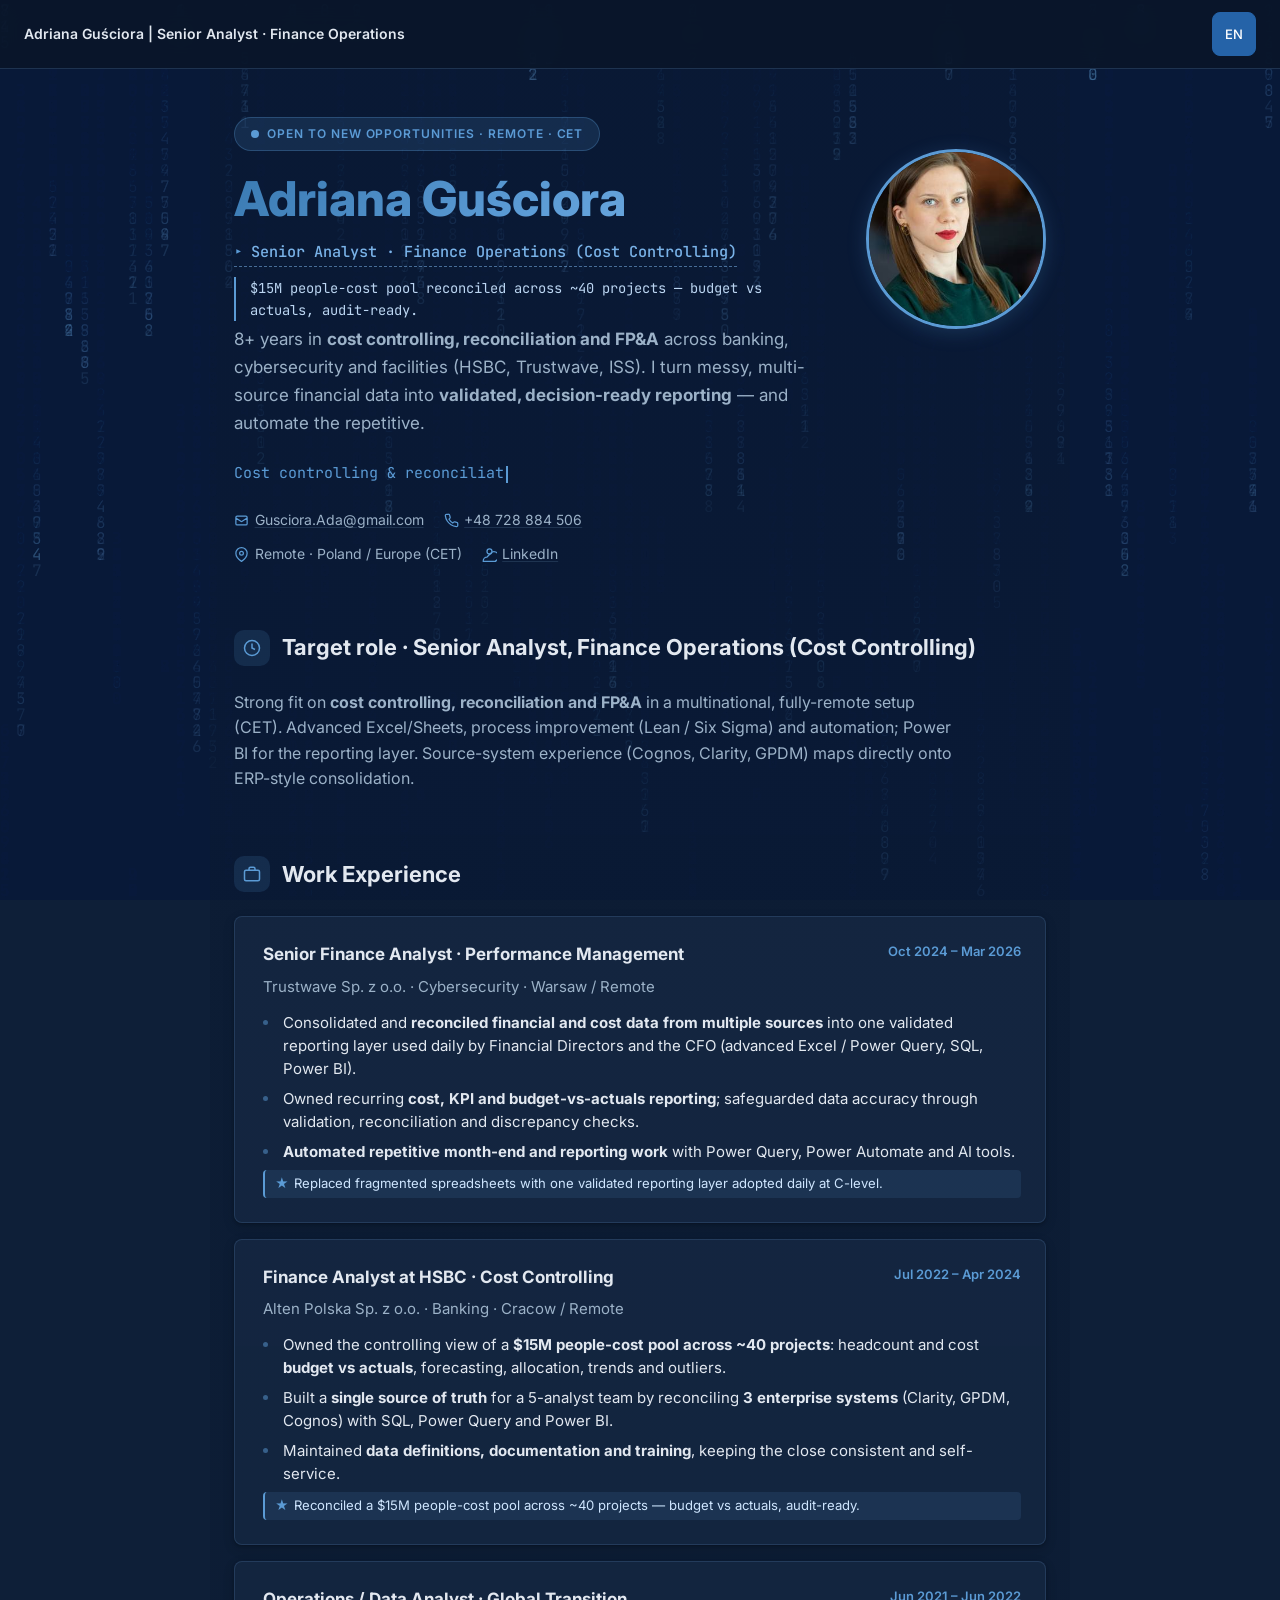
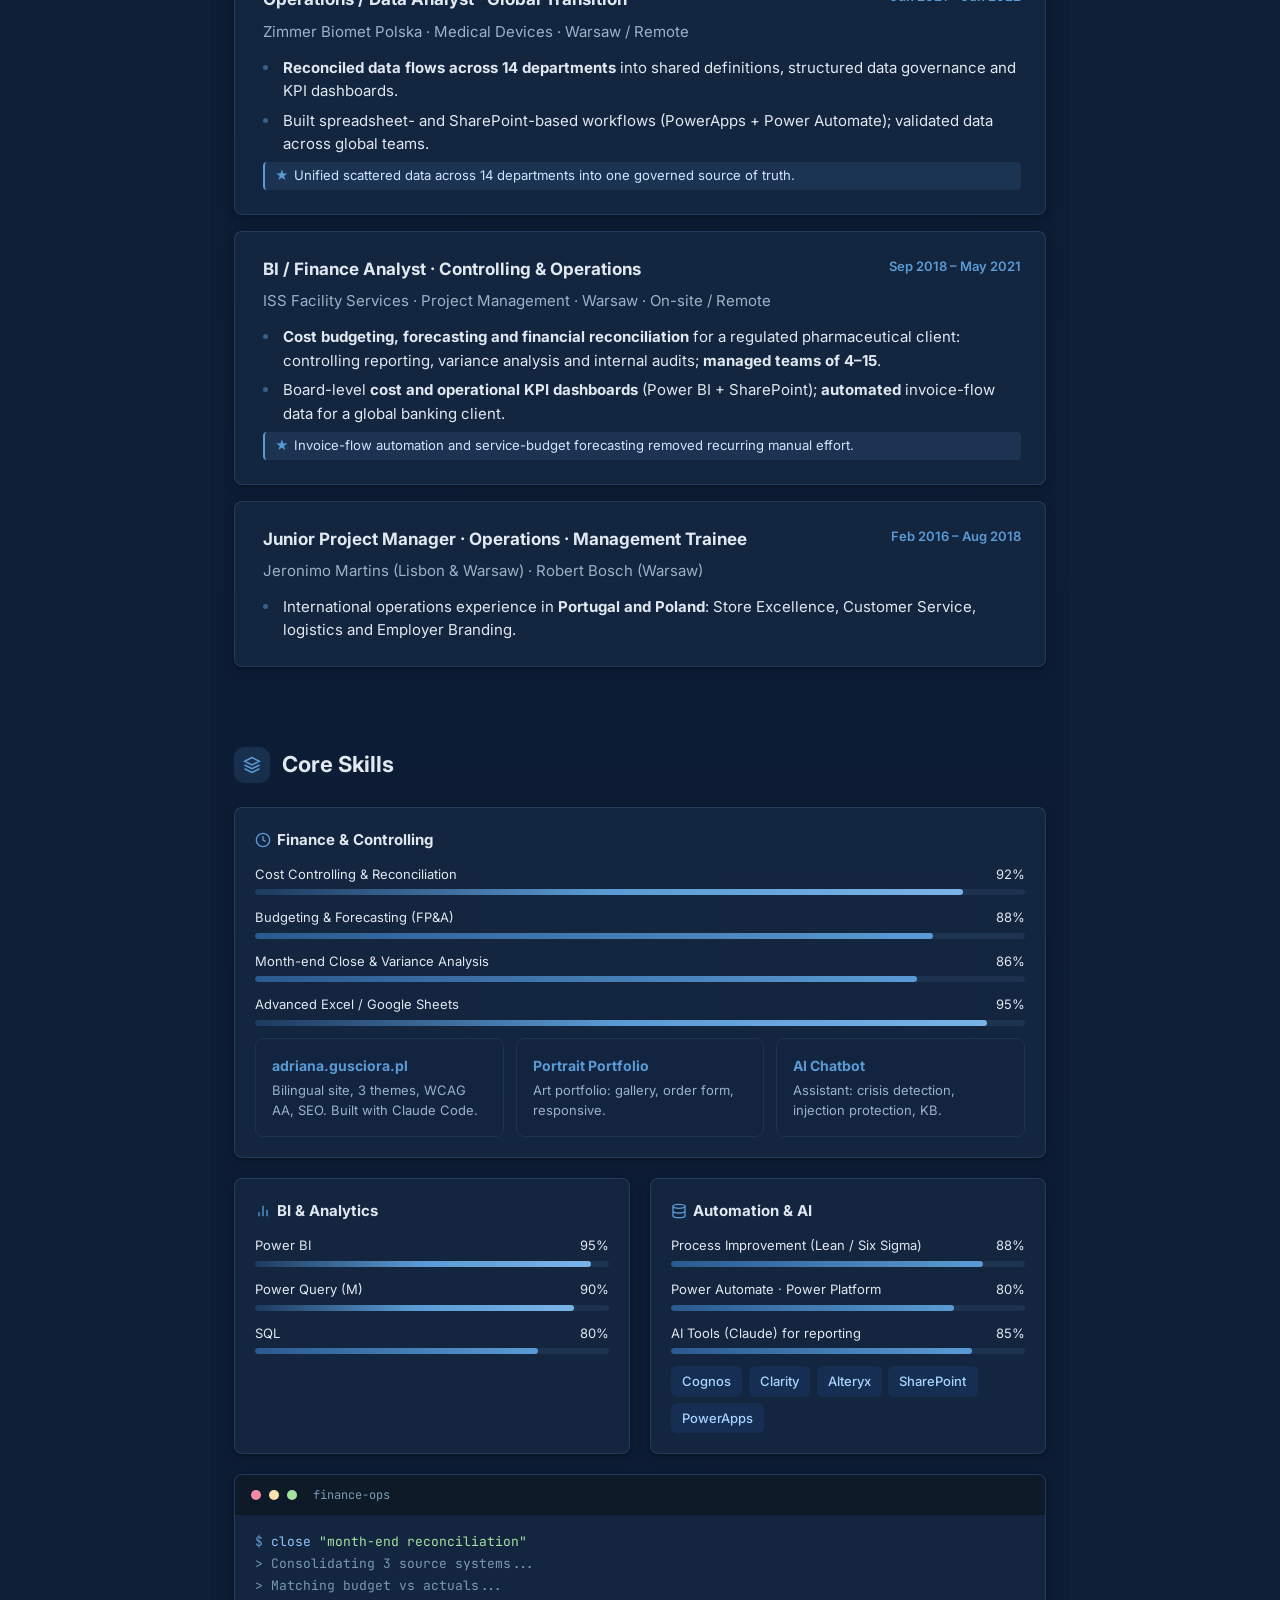
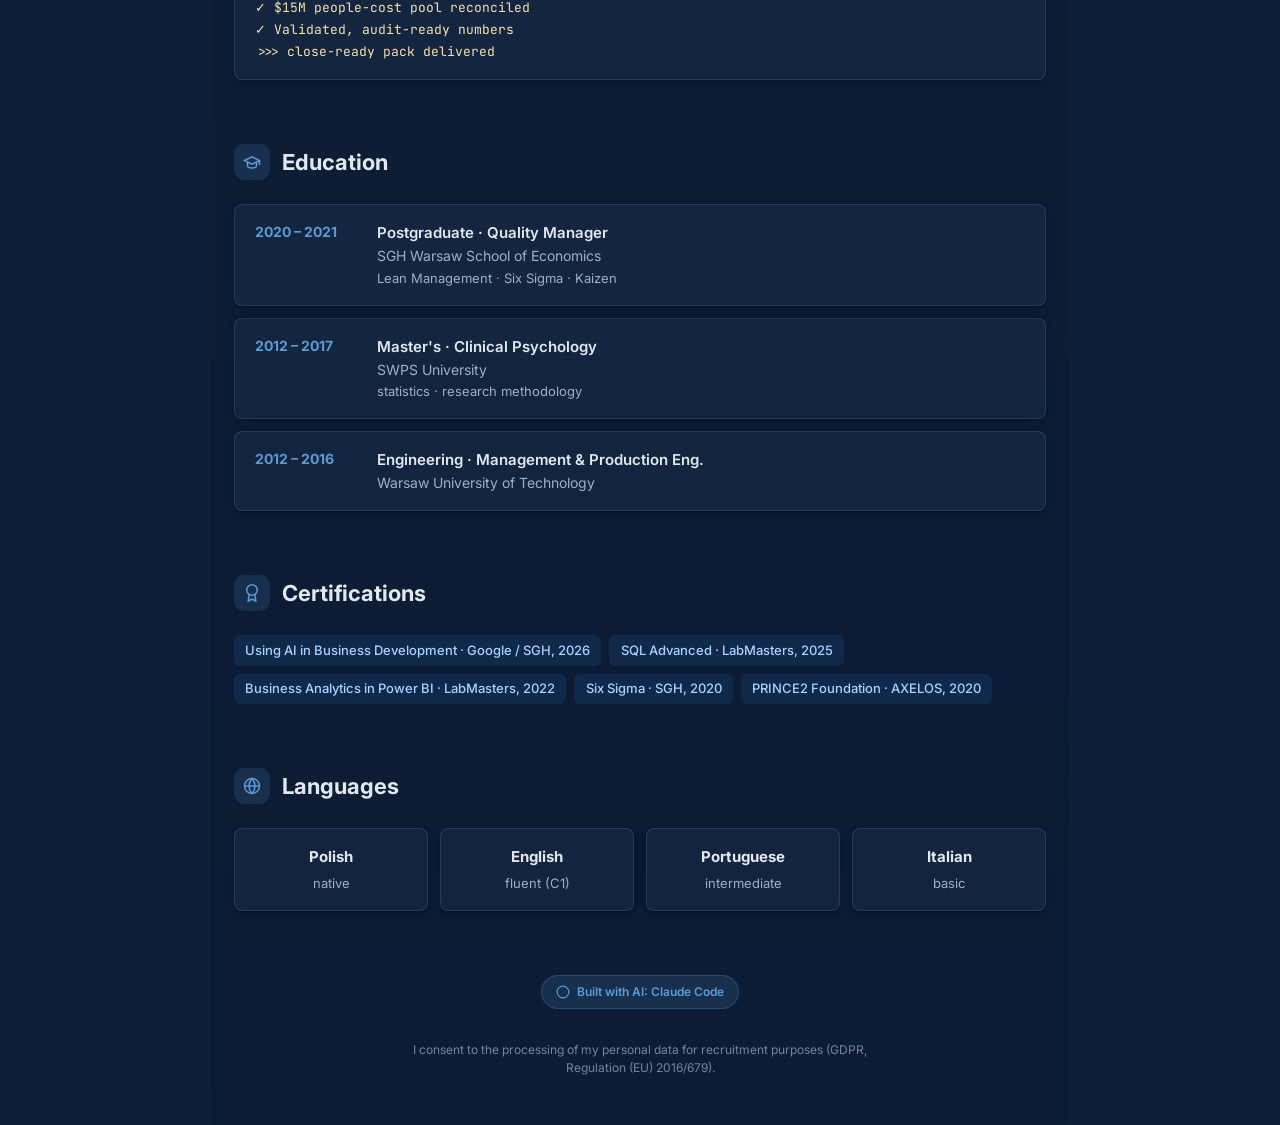
==== commit 49e4cab5: "publish: aktualizacja CV Oyster na stronie (success story, headline, tryby pracy, jasniejsze tlo, te" ====
--- a/index.html
+++ b/index.html
@@ -1468,71 +1468,135 @@
 }
 </style>
 <style>
-  /* dark site look kept on PDF (we render screen media, not the white print CSS) */
-  html, body { background: #0a1628; }
+  /* slightly lighter base so content doesn't blend into near-black */
+  html, body { background: #0e1f38; }
+  .cv-analyst[data-mode="dark"]{ --ca-bg:#0e1f38; --ca-surface:#16294310; }
   .cv-analyst__topbar { position: static; }
 
-  /* role line under the name, as a link to the web CV */
-  .cv-analyst__role-link{
-    display:inline-flex; align-items:center; gap:.5rem; margin:.35rem 0 .15rem;
-    font-family: var(--ca-font-mono); font-weight:500; font-size:.95rem; letter-spacing:.01em;
-    color: var(--ca-accent-light); text-decoration:none;
-    border-bottom:1px dashed rgba(122,179,232,.5); padding-bottom:2px;
-  }
+  /* role line under the name -> links to the cv-analityk site */
+  .cv-analyst__role-link{ display:inline-flex; align-items:center; gap:.5rem; margin:.35rem 0 .15rem;
+    font-family: var(--ca-font-mono); font-weight:500; font-size:.95rem; color: var(--ca-accent-light);
+    text-decoration:none; border-bottom:1px dashed rgba(122,179,232,.55); padding-bottom:2px; }
   .cv-analyst__role-link::before{ content:"▸"; color: var(--ca-accent); }
-  .cv-analyst__role-link:hover{ color:#bfe0ff; border-bottom-color:#bfe0ff; }
-
-  /* ---- readability: subtle, EVEN rain like cv1 + a faint veil behind content ---- */
+  .cv-analyst__role-link:hover{ color:#cfe6ff; border-bottom-color:#cfe6ff; }
+
+  /* one concrete, finished headline (replaces the typing line in the PDF) */
+  .cv-analyst__headline{ font-family:var(--ca-font-mono); font-size:.86rem; color:#bcd6f2;
+    margin:.5rem 0 .2rem; padding-left:.85rem; border-left:2px solid var(--ca-accent); }
+
+  /* success story per role */
+  .cv-analyst__exp-success{ margin-top:7px; padding:5px 10px; font-size:.82rem; line-height:1.35;
+    color:#cfe6ff; background:rgba(91,155,213,.12); border-left:2px solid var(--ca-accent); border-radius:4px; }
+  .cv-analyst__exp-success span{ color:var(--ca-accent); font-weight:700; margin-right:5px; }
+
+  /* readability: faint, EVEN rain + light veil; cards get a visible edge so they don't blend */
   .cv-analyst__container{ position:relative; z-index:1; }
-  .cv-analyst__container::before{
-    content:""; position:absolute; inset:0; z-index:-1;
-    background: linear-gradient(180deg, rgba(10,22,40,.55), rgba(10,22,40,.68));
-    pointer-events:none;
-  }
-
-  /* ===== COMPACT mode (toggled only for the 2-page PDF) ===== */
-  .cv-analyst.compact{ font-size:8pt !important; line-height:1.3 !important; }
-  .cv-analyst.compact .cv-analyst__container{ max-width:790px !important; padding:6px 28px 14px !important; }
-  .cv-analyst.compact .cv-analyst__hero{ padding:4px 0 8px !important; gap:16px !important; margin-bottom:4px !important; }
-  .cv-analyst.compact .cv-analyst__name{ font-size:22pt !important; line-height:1.05 !important; }
-  .cv-analyst.compact .cv-analyst__role-link{ font-size:8.6pt !important; margin:3px 0 !important; }
-  .cv-analyst.compact .cv-analyst__tagline{ font-size:8.2pt !important; line-height:1.32 !important; margin:4px 0 !important; max-width:66ch !important; }
-  .cv-analyst.compact .cv-analyst__typing{ font-size:8pt !important; min-height:1.1em !important; margin-bottom:3px !important; }
-  .cv-analyst.compact .cv-analyst__hero-badge{ font-size:7pt !important; padding:2px 8px !important; margin-bottom:4px !important; }
-  .cv-analyst.compact .cv-analyst__photo{ width:96px !important; height:96px !important; }
-  .cv-analyst.compact .cv-analyst__contact{ gap:4px 16px !important; font-size:7.6pt !important; margin-top:6px !important; }
+  .cv-analyst__container::before{ content:""; position:absolute; inset:0; z-index:-1;
+    background: linear-gradient(180deg, rgba(12,26,48,.34), rgba(12,26,48,.44)); pointer-events:none; }
+  .cv-analyst__exp-card, .cv-analyst__skill-group, .cv-analyst__terminal,
+  .cv-analyst__lang-card, .cv-analyst__edu-item{
+    background: rgba(22,40,67,.78) !important; border:1px solid rgba(122,179,232,.16) !important; }
+
+  /* ===== COMPACT mode (only for the 2-page PDF) ===== */
+  .cv-analyst.compact{ font-size:7.4pt !important; line-height:1.26 !important; }
+  .cv-analyst.compact .cv-analyst__container{ max-width:800px !important; padding:6px 26px 12px !important; }
+  .cv-analyst.compact .cv-analyst__hero{ padding:2px 0 8px !important; gap:14px !important; margin-bottom:4px !important; }
+  .cv-analyst.compact .cv-analyst__name{ font-size:21pt !important; line-height:1.04 !important; }
+  .cv-analyst.compact .cv-analyst__role-link{ font-size:8.4pt !important; margin:2px 0 !important; }
+  .cv-analyst.compact .cv-analyst__headline{ font-size:8pt !important; margin:4px 0 3px !important; }
+  .cv-analyst.compact .cv-analyst__tagline{ font-size:8pt !important; line-height:1.3 !important; margin:3px 0 !important; max-width:68ch !important; }
+  .cv-analyst.compact .cv-analyst__typing{ display:none !important; }
+  .cv-analyst.compact .cv-analyst__hero-badge{ font-size:6.8pt !important; padding:2px 8px !important; margin-bottom:3px !important; }
+  .cv-analyst.compact .cv-analyst__photo{ width:92px !important; height:92px !important; }
+  .cv-analyst.compact .cv-analyst__contact{ gap:3px 14px !important; font-size:7.4pt !important; margin-top:5px !important; }
+  .cv-analyst.compact .cv-analyst__contact-item svg{ width:12px !important; height:12px !important; }
+  .cv-analyst.compact #target-role{ display:none !important; }
+  .cv-analyst.compact .cv-analyst__section{ margin:7px 0 !important; padding:0 !important; }
+  .cv-analyst.compact .cv-analyst__section-header{ margin-bottom:4px !important; gap:7px !important; }
+  .cv-analyst.compact .cv-analyst__section-title{ font-size:8.6pt !important; }
+  .cv-analyst.compact .cv-analyst__section-icon{ width:20px !important; height:20px !important; }
+  .cv-analyst.compact .cv-analyst__section-icon svg{ width:12px !important; height:12px !important; }
+  .cv-analyst.compact .cv-analyst__exp-card{ margin-bottom:5px !important; padding:6px 10px !important; break-inside:avoid; page-break-inside:avoid; }
+  .cv-analyst.compact .cv-analyst__exp-header{ margin-bottom:1px !important; }
+  .cv-analyst.compact .cv-analyst__exp-role{ font-size:8.8pt !important; }
+  .cv-analyst.compact .cv-analyst__exp-period{ font-size:6.9pt !important; }
+  .cv-analyst.compact .cv-analyst__exp-company{ font-size:7.3pt !important; margin:1px 0 2px !important; }
+  .cv-analyst.compact .cv-analyst__exp-bullets li{ font-size:7.4pt !important; line-height:1.26 !important; margin-bottom:1px !important; padding-left:14px !important; }
+  .cv-analyst.compact .cv-analyst__exp-success{ font-size:7.1pt !important; padding:3px 8px !important; margin-top:4px !important; }
+  .cv-analyst.compact .cv-analyst__skills-grid{ gap:8px !important; }
+  .cv-analyst.compact .cv-analyst__skill-group{ padding:7px 10px !important; break-inside:avoid; }
+  .cv-analyst.compact .cv-analyst__skill-group h3{ font-size:8pt !important; margin-bottom:4px !important; }
+  .cv-analyst.compact .cv-analyst__skill-bar{ margin-bottom:3px !important; }
+  .cv-analyst.compact .cv-analyst__skill-label{ font-size:7.1pt !important; margin-bottom:1px !important; }
+  .cv-analyst.compact .cv-analyst__skill-track{ height:3.5px !important; }
+  /* cv2 + c3 now INCLUDED in the PDF, compacted */
+  .cv-analyst.compact .cv-analyst__ai-projects{ display:grid !important; grid-template-columns:1fr 1fr 1fr !important; gap:6px !important; margin-top:7px !important; }
+  .cv-analyst.compact .cv-analyst__ai-project{ padding:5px 7px !important; }
+  .cv-analyst.compact .cv-analyst__ai-project-name{ font-size:7.2pt !important; }
+  .cv-analyst.compact .cv-analyst__ai-project-desc{ font-size:6.5pt !important; line-height:1.25 !important; }
+  .cv-analyst.compact .cv-analyst__terminal{ margin-top:8px !important; }
+  .cv-analyst.compact .cv-analyst__terminal-header{ padding:4px 8px !important; }
+  .cv-analyst.compact .cv-analyst__terminal-title{ font-size:7pt !important; }
+  .cv-analyst.compact .cv-analyst__terminal-body{ padding:7px 10px !important; font-size:6.6pt !important; line-height:1.45 !important; }
+  .cv-analyst.compact .cv-analyst__edu-list{ gap:5px !important; }
+  .cv-analyst.compact .cv-analyst__edu-item{ margin-bottom:0 !important; padding:5px 8px !important; }
+  .cv-analyst.compact .cv-analyst__edu-title{ font-size:8pt !important; }
+  .cv-analyst.compact .cv-analyst__edu-school,.cv-analyst.compact .cv-analyst__edu-desc{ font-size:7pt !important; }
+  .cv-analyst.compact .cv-analyst__tag{ font-size:7pt !important; padding:2px 6px !important; }
+  .cv-analyst.compact .cv-analyst__lang-card{ padding:4px 8px !important; }
+  .cv-analyst.compact .cv-analyst__lang-name{ font-size:7.6pt !important; }
+  .cv-analyst.compact .cv-analyst__lang-level{ font-size:6.9pt !important; }
+  .cv-analyst.compact .cv-analyst__footer{ margin-top:7px !important; padding-top:6px !important; }
+  .cv-analyst.compact .cv-analyst__gdpr{ font-size:6.2pt !important; }
+  .cv-analyst.compact .cv-analyst__ai-badge{ font-size:6.8pt !important; }
+
+  /* ---- balance: fill ~two A4 pages (tuned) ---- */
+  .cv-analyst.compact{ font-size:8.3pt !important; line-height:1.34 !important; }
+  .cv-analyst.compact .cv-analyst__container{ padding:9px 30px 12px !important; }
+  .cv-analyst.compact .cv-analyst__hero{ padding:3px 0 9px !important; gap:16px !important; margin-bottom:4px !important; }
+  .cv-analyst.compact .cv-analyst__name{ font-size:24pt !important; }
+  .cv-analyst.compact .cv-analyst__role-link{ font-size:9.4pt !important; margin:4px 0 !important; }
+  .cv-analyst.compact .cv-analyst__headline{ font-size:8.8pt !important; margin:6px 0 4px !important; }
+  .cv-analyst.compact .cv-analyst__tagline{ font-size:8.6pt !important; line-height:1.38 !important; margin:5px 0 !important; }
+  .cv-analyst.compact .cv-analyst__hero-badge{ font-size:7.3pt !important; padding:3px 9px !important; margin-bottom:5px !important; }
+  .cv-analyst.compact .cv-analyst__photo{ width:106px !important; height:106px !important; }
+  .cv-analyst.compact .cv-analyst__contact{ gap:5px 16px !important; font-size:8pt !important; margin-top:8px !important; }
   .cv-analyst.compact .cv-analyst__contact-item svg{ width:13px !important; height:13px !important; }
-  .cv-analyst.compact #target-role{ display:none !important; }
-  .cv-analyst.compact .cv-analyst__ai-projects{ display:none !important; }
-  .cv-analyst.compact .cv-analyst__terminal{ display:none !important; }
-  .cv-analyst.compact .cv-analyst__section{ margin:8px 0 !important; padding:0 !important; }
-  .cv-analyst.compact .cv-analyst__section-header{ margin-bottom:5px !important; gap:8px !important; }
-  .cv-analyst.compact .cv-analyst__section-title{ font-size:9pt !important; }
-  .cv-analyst.compact .cv-analyst__section-icon{ width:22px !important; height:22px !important; }
-  .cv-analyst.compact .cv-analyst__section-icon svg{ width:13px !important; height:13px !important; }
-  .cv-analyst.compact .cv-analyst__exp-card{ margin-bottom:6px !important; padding:7px 11px !important; break-inside:avoid; page-break-inside:avoid; }
-  .cv-analyst.compact .cv-analyst__exp-header{ margin-bottom:1px !important; }
-  .cv-analyst.compact .cv-analyst__exp-role{ font-size:9.2pt !important; }
-  .cv-analyst.compact .cv-analyst__exp-period{ font-size:7.2pt !important; }
-  .cv-analyst.compact .cv-analyst__exp-company{ font-size:7.6pt !important; margin:1px 0 3px !important; }
-  .cv-analyst.compact .cv-analyst__exp-bullets li{ font-size:7.8pt !important; line-height:1.3 !important; margin-bottom:1.5px !important; padding-left:15px !important; }
+  .cv-analyst.compact .cv-analyst__section{ margin:8px 0 !important; }
+  .cv-analyst.compact .cv-analyst__section-header{ margin-bottom:7px !important; gap:9px !important; }
+  .cv-analyst.compact .cv-analyst__section-title{ font-size:9.8pt !important; }
+  .cv-analyst.compact .cv-analyst__section-icon{ width:24px !important; height:24px !important; }
+  .cv-analyst.compact .cv-analyst__section-icon svg{ width:14px !important; height:14px !important; }
+  .cv-analyst.compact .cv-analyst__exp-card{ margin-bottom:8px !important; padding:9px 13px !important; }
+  .cv-analyst.compact .cv-analyst__exp-header{ margin-bottom:2px !important; }
+  .cv-analyst.compact .cv-analyst__exp-role{ font-size:10pt !important; }
+  .cv-analyst.compact .cv-analyst__exp-period{ font-size:7.8pt !important; }
+  .cv-analyst.compact .cv-analyst__exp-company{ font-size:8.2pt !important; margin:2px 0 4px !important; }
+  .cv-analyst.compact .cv-analyst__exp-bullets li{ font-size:8.4pt !important; line-height:1.34 !important; margin-bottom:2px !important; padding-left:16px !important; }
+  .cv-analyst.compact .cv-analyst__exp-success{ font-size:8.1pt !important; padding:5px 10px !important; margin-top:6px !important; }
   .cv-analyst.compact .cv-analyst__skills-grid{ gap:10px !important; }
-  .cv-analyst.compact .cv-analyst__skill-group{ padding:8px 12px !important; break-inside:avoid; }
-  .cv-analyst.compact .cv-analyst__skill-group h3{ font-size:8.2pt !important; margin-bottom:5px !important; }
-  .cv-analyst.compact .cv-analyst__skill-bar{ margin-bottom:4px !important; }
-  .cv-analyst.compact .cv-analyst__skill-label{ font-size:7.4pt !important; margin-bottom:2px !important; }
-  .cv-analyst.compact .cv-analyst__skill-track{ height:4px !important; }
-  .cv-analyst.compact .cv-analyst__edu-list{ gap:5px !important; }
-  .cv-analyst.compact .cv-analyst__edu-item{ margin-bottom:3px !important; }
-  .cv-analyst.compact .cv-analyst__edu-title{ font-size:8.4pt !important; }
-  .cv-analyst.compact .cv-analyst__edu-school,.cv-analyst.compact .cv-analyst__edu-desc{ font-size:7.4pt !important; }
-  .cv-analyst.compact .cv-analyst__tag{ font-size:7.2pt !important; padding:2px 7px !important; }
-  .cv-analyst.compact .cv-analyst__lang-card{ padding:5px 9px !important; }
-  .cv-analyst.compact .cv-analyst__lang-name{ font-size:8pt !important; }
-  .cv-analyst.compact .cv-analyst__lang-level{ font-size:7.2pt !important; }
+  .cv-analyst.compact .cv-analyst__skill-group{ padding:10px 13px !important; }
+  .cv-analyst.compact .cv-analyst__skill-group h3{ font-size:9pt !important; margin-bottom:7px !important; }
+  .cv-analyst.compact .cv-analyst__skill-bar{ margin-bottom:6px !important; }
+  .cv-analyst.compact .cv-analyst__skill-label{ font-size:8.1pt !important; margin-bottom:3px !important; }
+  .cv-analyst.compact .cv-analyst__skill-track{ height:4.5px !important; }
+  .cv-analyst.compact .cv-analyst__ai-projects{ gap:8px !important; margin-top:9px !important; }
+  .cv-analyst.compact .cv-analyst__ai-project{ padding:7px 9px !important; }
+  .cv-analyst.compact .cv-analyst__ai-project-name{ font-size:8.2pt !important; }
+  .cv-analyst.compact .cv-analyst__ai-project-desc{ font-size:7.4pt !important; line-height:1.32 !important; }
+  .cv-analyst.compact .cv-analyst__terminal{ margin-top:10px !important; }
+  .cv-analyst.compact .cv-analyst__terminal-header{ padding:6px 11px !important; }
+  .cv-analyst.compact .cv-analyst__terminal-body{ padding:10px 13px !important; font-size:7.9pt !important; line-height:1.5 !important; }
+  .cv-analyst.compact .cv-analyst__edu-list{ gap:7px !important; }
+  .cv-analyst.compact .cv-analyst__edu-item{ padding:8px 11px !important; }
+  .cv-analyst.compact .cv-analyst__edu-title{ font-size:8.8pt !important; }
+  .cv-analyst.compact .cv-analyst__edu-school,.cv-analyst.compact .cv-analyst__edu-desc{ font-size:7.8pt !important; }
+  .cv-analyst.compact .cv-analyst__tag{ font-size:7.9pt !important; padding:4px 10px !important; }
+  .cv-analyst.compact .cv-analyst__lang-card{ padding:8px 11px !important; }
+  .cv-analyst.compact .cv-analyst__lang-name{ font-size:8.8pt !important; }
+  .cv-analyst.compact .cv-analyst__lang-level{ font-size:7.9pt !important; }
   .cv-analyst.compact .cv-analyst__footer{ margin-top:8px !important; padding-top:8px !important; }
-  .cv-analyst.compact .cv-analyst__gdpr{ font-size:6.5pt !important; }
-  .cv-analyst.compact .cv-analyst__ai-badge{ font-size:7pt !important; }
+  .cv-analyst.compact .cv-analyst__gdpr{ font-size:7pt !important; }
 </style>
 </head>
 <body>
@@ -1547,127 +1611,67 @@
 
   <main class="cv-analyst__container">
 
-    <!-- Hero (matches cv1) -->
     <section class="cv-analyst__hero">
       <div class="cv-analyst__hero-content">
-        <div class="cv-analyst__hero-badge">
-          <span class="pulse" aria-hidden="true"></span>
-          <span>Open to new opportunities · Remote · CET</span>
-        </div>
+        <div class="cv-analyst__hero-badge"><span class="pulse" aria-hidden="true"></span><span>Open to new opportunities · Remote · CET</span></div>
         <h1 id="cv-name" class="cv-analyst__name">Adriana Guściora</h1>
         <a class="cv-analyst__role-link" href="https://adrwis.github.io/cv-analityk/" target="_blank" rel="noopener">Senior Analyst · Finance Operations (Cost Controlling)</a>
+        <p class="cv-analyst__headline" id="headline">$15M people-cost pool reconciled across ~40 projects — budget vs actuals, audit-ready.</p>
         <p class="cv-analyst__tagline">8+ years in <strong>cost controlling, reconciliation and FP&amp;A</strong> across banking, cybersecurity and facilities (HSBC, Trustwave, ISS). I turn messy, multi-source financial data into <strong>validated, decision-ready reporting</strong> — and automate the repetitive.</p>
         <div class="cv-analyst__typing" id="typing-area" aria-live="polite"></div>
 
         <div class="cv-analyst__contact">
-          <span class="cv-analyst__contact-item">
-            <svg viewBox="0 0 24 24" fill="none" stroke="currentColor" stroke-width="2" aria-hidden="true"><path d="M3 8l7.89 5.26a2 2 0 002.22 0L21 8M5 19h14a2 2 0 002-2V7a2 2 0 00-2-2H5a2 2 0 00-2 2v10a2 2 0 002 2z"/></svg>
-            <a href="mailto:Gusciora.Ada@gmail.com">Gusciora.Ada@gmail.com</a>
-          </span>
-          <span class="cv-analyst__contact-item">
-            <svg viewBox="0 0 24 24" fill="none" stroke="currentColor" stroke-width="2" aria-hidden="true"><path d="M22 16.92v3a2 2 0 01-2.18 2 19.79 19.79 0 01-8.63-3.07 19.5 19.5 0 01-6-6 19.79 19.79 0 01-3.07-8.67A2 2 0 014.11 2h3a2 2 0 012 1.72c.127.96.361 1.903.7 2.81a2 2 0 01-.45 2.11L8.09 9.91a16 16 0 006 6l1.27-1.27a2 2 0 012.11-.45c.907.339 1.85.573 2.81.7A2 2 0 0122 16.92z"/></svg>
-            <a href="tel:+48728884506">+48 728 884 506</a>
-          </span>
-          <span class="cv-analyst__contact-item">
-            <svg viewBox="0 0 24 24" fill="none" stroke="currentColor" stroke-width="2" aria-hidden="true"><path d="M21 10c0 7-9 13-9 13s-9-6-9-13a9 9 0 0118 0z"/><circle cx="12" cy="10" r="3"/></svg>
-            <span>Remote · Poland / Europe (CET)</span>
-          </span>
-          <span class="cv-analyst__contact-item">
-            <svg viewBox="0 0 24 24" fill="none" stroke="currentColor" stroke-width="2" aria-hidden="true"><path d="M16 8a6 6 0 016 14v1H2v-1a6 6 0 016-6z"/><circle cx="12" cy="7" r="4"/></svg>
-            <a href="https://www.linkedin.com/in/adriana-gu/">LinkedIn</a>
-          </span>
+          <span class="cv-analyst__contact-item"><svg viewBox="0 0 24 24" fill="none" stroke="currentColor" stroke-width="2" aria-hidden="true"><path d="M3 8l7.89 5.26a2 2 0 002.22 0L21 8M5 19h14a2 2 0 002-2V7a2 2 0 00-2-2H5a2 2 0 00-2 2v10a2 2 0 002 2z"/></svg><a href="mailto:Gusciora.Ada@gmail.com">Gusciora.Ada@gmail.com</a></span>
+          <span class="cv-analyst__contact-item"><svg viewBox="0 0 24 24" fill="none" stroke="currentColor" stroke-width="2" aria-hidden="true"><path d="M22 16.92v3a2 2 0 01-2.18 2 19.79 19.79 0 01-8.63-3.07 19.5 19.5 0 01-6-6 19.79 19.79 0 01-3.07-8.67A2 2 0 014.11 2h3a2 2 0 012 1.72c.127.96.361 1.903.7 2.81a2 2 0 01-.45 2.11L8.09 9.91a16 16 0 006 6l1.27-1.27a2 2 0 012.11-.45c.907.339 1.85.573 2.81.7A2 2 0 0122 16.92z"/></svg><a href="tel:+48728884506">+48 728 884 506</a></span>
+          <span class="cv-analyst__contact-item"><svg viewBox="0 0 24 24" fill="none" stroke="currentColor" stroke-width="2" aria-hidden="true"><path d="M21 10c0 7-9 13-9 13s-9-6-9-13a9 9 0 0118 0z"/><circle cx="12" cy="10" r="3"/></svg><span>Remote · Poland / Europe (CET)</span></span>
+          <span class="cv-analyst__contact-item"><svg viewBox="0 0 24 24" fill="none" stroke="currentColor" stroke-width="2" aria-hidden="true"><path d="M16 8a6 6 0 016 14v1H2v-1a6 6 0 016-6z"/><circle cx="12" cy="7" r="4"/></svg><a href="https://www.linkedin.com/in/adriana-gu/">LinkedIn</a></span>
         </div>
       </div>
-      <img src="[data-uri]" alt="Adriana Guściora" class="cv-analyst__photo" width="180" height="180">
+      <img src="[data-uri]" alt="Adriana Guściora" class="cv-analyst__photo" width="180" height="180">
     </section>
 
-    <!-- Target role (web only) -->
     <section class="cv-analyst__section" id="target-role">
-      <div class="cv-analyst__section-header">
-        <div class="cv-analyst__section-icon" aria-hidden="true"><svg viewBox="0 0 24 24" fill="none" stroke="currentColor" stroke-width="2"><circle cx="12" cy="12" r="10"/><path d="M12 6v6l4 2"/></svg></div>
-        <h2 class="cv-analyst__section-title">Target role · Senior Analyst, Finance Operations (Cost Controlling)</h2>
-      </div>
+      <div class="cv-analyst__section-header"><div class="cv-analyst__section-icon" aria-hidden="true"><svg viewBox="0 0 24 24" fill="none" stroke="currentColor" stroke-width="2"><circle cx="12" cy="12" r="10"/><path d="M12 6v6l4 2"/></svg></div><h2 class="cv-analyst__section-title">Target role · Senior Analyst, Finance Operations (Cost Controlling)</h2></div>
       <p style="color:var(--ca-text-muted);max-width:72ch">Strong fit on <strong>cost controlling, reconciliation and FP&amp;A</strong> in a multinational, fully-remote setup (CET). Advanced Excel/Sheets, process improvement (Lean / Six Sigma) and automation; Power BI for the reporting layer. Source-system experience (Cognos, Clarity, GPDM) maps directly onto ERP-style consolidation.</p>
     </section>
 
-    <!-- Experience -->
     <section class="cv-analyst__section">
-      <div class="cv-analyst__section-header">
-        <div class="cv-analyst__section-icon" aria-hidden="true"><svg viewBox="0 0 24 24" fill="none" stroke="currentColor" stroke-width="2"><rect x="2" y="7" width="20" height="14" rx="2"/><path d="M16 7V5a2 2 0 00-2-2h-4a2 2 0 00-2 2v2"/></svg></div>
-        <h2 class="cv-analyst__section-title">Work Experience</h2>
-      </div>
-
+      <div class="cv-analyst__section-header"><div class="cv-analyst__section-icon" aria-hidden="true"><svg viewBox="0 0 24 24" fill="none" stroke="currentColor" stroke-width="2"><rect x="2" y="7" width="20" height="14" rx="2"/><path d="M16 7V5a2 2 0 00-2-2h-4a2 2 0 00-2 2v2"/></svg></div><h2 class="cv-analyst__section-title">Work Experience</h2></div>
       <div class="cv-analyst__exp-card">
-        <div class="cv-analyst__exp-header">
-          <h3 class="cv-analyst__exp-role">Senior Finance Analyst · Performance Management</h3>
-          <span class="cv-analyst__exp-period">Oct 2024 – Mar 2026</span>
-        </div>
-        <p class="cv-analyst__exp-company">Trustwave Sp. z o.o. · Cybersecurity · Warsaw / Remote</p>
-        <ul class="cv-analyst__exp-bullets" role="list">
-          <li>Consolidated and <strong>reconciled financial and cost data from multiple sources</strong> into one validated reporting layer used daily by Financial Directors and the CFO (advanced Excel / Power Query, SQL, Power BI).</li>
-          <li>Owned recurring <strong>cost, KPI and budget-vs-actuals reporting</strong>; safeguarded data accuracy through validation, reconciliation and discrepancy checks.</li>
-          <li><strong>Automated repetitive month-end and reporting work</strong> with Power Query, Power Automate and AI tools — cutting manual effort and errors.</li>
-        </ul>
-      </div>
-
+    <div class="cv-analyst__exp-header"><h3 class="cv-analyst__exp-role">Senior Finance Analyst · Performance Management</h3><span class="cv-analyst__exp-period">Oct 2024 – Mar 2026</span></div>
+    <p class="cv-analyst__exp-company">Trustwave Sp. z o.o. · Cybersecurity · Warsaw / Remote</p>
+    <ul class="cv-analyst__exp-bullets" role="list"><li>Consolidated and <strong>reconciled financial and cost data from multiple sources</strong> into one validated reporting layer used daily by Financial Directors and the CFO (advanced Excel / Power Query, SQL, Power BI).</li><li>Owned recurring <strong>cost, KPI and budget-vs-actuals reporting</strong>; safeguarded data accuracy through validation, reconciliation and discrepancy checks.</li><li><strong>Automated repetitive month-end and reporting work</strong> with Power Query, Power Automate and AI tools.</li></ul>
+    <p class="cv-analyst__exp-success"><span aria-hidden="true">★</span>Replaced fragmented spreadsheets with one validated reporting layer adopted daily at C-level.</p>
+  </div>
       <div class="cv-analyst__exp-card">
-        <div class="cv-analyst__exp-header">
-          <h3 class="cv-analyst__exp-role">Finance Analyst at HSBC · Cost Controlling</h3>
-          <span class="cv-analyst__exp-period">Jul 2022 – Apr 2024</span>
-        </div>
-        <p class="cv-analyst__exp-company">Alten Polska Sp. z o.o. · Banking · Cracow / Remote</p>
-        <ul class="cv-analyst__exp-bullets" role="list">
-          <li>Owned the controlling view of a <strong>$15M people-cost pool across ~40 projects</strong>: headcount and cost <strong>budget vs actuals</strong>, forecasting, allocation, trends and outliers for finance stakeholders.</li>
-          <li>Built a <strong>single source of truth</strong> for a 5-analyst team by reconciling <strong>3 enterprise systems</strong> (Clarity, GPDM, Cognos) with SQL, Power Query and Power BI.</li>
-          <li>Maintained <strong>data definitions, documentation and training</strong>, keeping the close and reporting consistent and self-service.</li>
-        </ul>
-      </div>
-
+    <div class="cv-analyst__exp-header"><h3 class="cv-analyst__exp-role">Finance Analyst at HSBC · Cost Controlling</h3><span class="cv-analyst__exp-period">Jul 2022 – Apr 2024</span></div>
+    <p class="cv-analyst__exp-company">Alten Polska Sp. z o.o. · Banking · Cracow / Remote</p>
+    <ul class="cv-analyst__exp-bullets" role="list"><li>Owned the controlling view of a <strong>$15M people-cost pool across ~40 projects</strong>: headcount and cost <strong>budget vs actuals</strong>, forecasting, allocation, trends and outliers.</li><li>Built a <strong>single source of truth</strong> for a 5-analyst team by reconciling <strong>3 enterprise systems</strong> (Clarity, GPDM, Cognos) with SQL, Power Query and Power BI.</li><li>Maintained <strong>data definitions, documentation and training</strong>, keeping the close consistent and self-service.</li></ul>
+    <p class="cv-analyst__exp-success"><span aria-hidden="true">★</span>Reconciled a $15M people-cost pool across ~40 projects — budget vs actuals, audit-ready.</p>
+  </div>
       <div class="cv-analyst__exp-card">
-        <div class="cv-analyst__exp-header">
-          <h3 class="cv-analyst__exp-role">Operations / Data Analyst · Global Transition</h3>
-          <span class="cv-analyst__exp-period">Jun 2021 – Jun 2022</span>
-        </div>
-        <p class="cv-analyst__exp-company">Zimmer Biomet Polska · Medical Devices · Warsaw</p>
-        <ul class="cv-analyst__exp-bullets" role="list">
-          <li><strong>Reconciled data flows across 14 departments</strong> into shared definitions, structured data governance and KPI dashboards during a Global Transition.</li>
-          <li>Built spreadsheet- and SharePoint-based workflows (PowerApps + Power Automate); validated data across global teams and removed manual steps.</li>
-        </ul>
-      </div>
-
+    <div class="cv-analyst__exp-header"><h3 class="cv-analyst__exp-role">Operations / Data Analyst · Global Transition</h3><span class="cv-analyst__exp-period">Jun 2021 – Jun 2022</span></div>
+    <p class="cv-analyst__exp-company">Zimmer Biomet Polska · Medical Devices · Warsaw / Remote</p>
+    <ul class="cv-analyst__exp-bullets" role="list"><li><strong>Reconciled data flows across 14 departments</strong> into shared definitions, structured data governance and KPI dashboards.</li><li>Built spreadsheet- and SharePoint-based workflows (PowerApps + Power Automate); validated data across global teams.</li></ul>
+    <p class="cv-analyst__exp-success"><span aria-hidden="true">★</span>Unified scattered data across 14 departments into one governed source of truth.</p>
+  </div>
       <div class="cv-analyst__exp-card">
-        <div class="cv-analyst__exp-header">
-          <h3 class="cv-analyst__exp-role">BI / Finance Analyst · Controlling &amp; Operations</h3>
-          <span class="cv-analyst__exp-period">Sep 2018 – May 2021</span>
-        </div>
-        <p class="cv-analyst__exp-company">ISS Facility Services · Project Management · Warsaw</p>
-        <ul class="cv-analyst__exp-bullets" role="list">
-          <li><strong>Cost budgeting, forecasting and financial reconciliation</strong> for a regulated pharmaceutical client: controlling reporting, variance analysis and internal audits; <strong>managed teams of 4–15</strong>.</li>
-          <li>Board-level <strong>cost and operational KPI dashboards</strong> (Power BI + SharePoint); <strong>automated</strong> invoice-flow data for a global banking client (Power Automate + SharePoint).</li>
-        </ul>
-      </div>
-
+    <div class="cv-analyst__exp-header"><h3 class="cv-analyst__exp-role">BI / Finance Analyst · Controlling &amp; Operations</h3><span class="cv-analyst__exp-period">Sep 2018 – May 2021</span></div>
+    <p class="cv-analyst__exp-company">ISS Facility Services · Project Management · Warsaw · On-site / Remote</p>
+    <ul class="cv-analyst__exp-bullets" role="list"><li><strong>Cost budgeting, forecasting and financial reconciliation</strong> for a regulated pharmaceutical client: controlling reporting, variance analysis and internal audits; <strong>managed teams of 4–15</strong>.</li><li>Board-level <strong>cost and operational KPI dashboards</strong> (Power BI + SharePoint); <strong>automated</strong> invoice-flow data for a global banking client.</li></ul>
+    <p class="cv-analyst__exp-success"><span aria-hidden="true">★</span>Invoice-flow automation and service-budget forecasting removed recurring manual effort.</p>
+  </div>
       <div class="cv-analyst__exp-card">
-        <div class="cv-analyst__exp-header">
-          <h3 class="cv-analyst__exp-role">Junior Project Manager · Operations · Management Trainee</h3>
-          <span class="cv-analyst__exp-period">Feb 2016 – Aug 2018</span>
-        </div>
-        <p class="cv-analyst__exp-company">Jeronimo Martins (Lisbon &amp; Warsaw) · Robert Bosch (Warsaw)</p>
-        <ul class="cv-analyst__exp-bullets" role="list">
-          <li>International operations experience in <strong>Portugal and Poland</strong>: Store Excellence, Customer Service, logistics and Employer Branding.</li>
-        </ul>
-      </div>
+    <div class="cv-analyst__exp-header"><h3 class="cv-analyst__exp-role">Junior Project Manager · Operations · Management Trainee</h3><span class="cv-analyst__exp-period">Feb 2016 – Aug 2018</span></div>
+    <p class="cv-analyst__exp-company">Jeronimo Martins (Lisbon &amp; Warsaw) · Robert Bosch (Warsaw)</p>
+    <ul class="cv-analyst__exp-bullets" role="list"><li>International operations experience in <strong>Portugal and Poland</strong>: Store Excellence, Customer Service, logistics and Employer Branding.</li></ul>
+    
+  </div>
     </section>
 
-    <!-- Skills -->
     <section class="cv-analyst__section">
-      <div class="cv-analyst__section-header">
-        <div class="cv-analyst__section-icon" aria-hidden="true"><svg viewBox="0 0 24 24" fill="none" stroke="currentColor" stroke-width="2"><path d="M12 2L2 7l10 5 10-5-10-5zM2 17l10 5 10-5M2 12l10 5 10-5"/></svg></div>
-        <h2 class="cv-analyst__section-title">Core Skills</h2>
-      </div>
-
+      <div class="cv-analyst__section-header"><div class="cv-analyst__section-icon" aria-hidden="true"><svg viewBox="0 0 24 24" fill="none" stroke="currentColor" stroke-width="2"><path d="M12 2L2 7l10 5 10-5-10-5zM2 17l10 5 10-5M2 12l10 5 10-5"/></svg></div><h2 class="cv-analyst__section-title">Core Skills</h2></div>
       <div class="cv-analyst__skills-grid">
-
         <div class="cv-analyst__skill-group cv-analyst__skill-group--ai">
           <h3><svg viewBox="0 0 24 24" fill="none" stroke="currentColor" stroke-width="2" aria-hidden="true"><circle cx="12" cy="12" r="10"/><path d="M12 6v6l4 2"/></svg><span>Finance &amp; Controlling</span></h3>
           <div class="cv-analyst__skill-bar">
@@ -1686,23 +1690,12 @@
     <div class="cv-analyst__skill-label"><span>Advanced Excel / Google Sheets</span><span>95%</span></div>
     <div class="cv-analyst__skill-track"><div class="cv-analyst__skill-fill" data-width="95" data-level="expert" style="width:95%"></div></div>
   </div>
-
           <div class="cv-analyst__ai-projects">
-            <a href="https://adriana.gusciora.pl" target="_blank" rel="noopener" class="cv-analyst__ai-project cv-analyst__ai-project--link">
-              <h4 class="cv-analyst__ai-project-name">adriana.gusciora.pl</h4>
-              <p class="cv-analyst__ai-project-desc">Bilingual site: 3 themes, WCAG AA, SEO. Built with Claude Code.</p>
-            </a>
-            <a href="https://adrwis.github.io/polskatsanddogs/" target="_blank" rel="noopener" class="cv-analyst__ai-project cv-analyst__ai-project--link">
-              <h4 class="cv-analyst__ai-project-name">Portrait Portfolio</h4>
-              <p class="cv-analyst__ai-project-desc">Art portfolio: gallery, order form, responsive design.</p>
-            </a>
-            <a href="https://adriana.gusciora.pl/asystent/" target="_blank" rel="noopener" class="cv-analyst__ai-project cv-analyst__ai-project--link">
-              <h4 class="cv-analyst__ai-project-name">AI Chatbot</h4>
-              <p class="cv-analyst__ai-project-desc">Relationship assistant: crisis detection, injection protection, knowledge base.</p>
-            </a>
+            <a href="https://adriana.gusciora.pl" target="_blank" rel="noopener" class="cv-analyst__ai-project cv-analyst__ai-project--link"><h4 class="cv-analyst__ai-project-name">adriana.gusciora.pl</h4><p class="cv-analyst__ai-project-desc">Bilingual site, 3 themes, WCAG AA, SEO. Built with Claude Code.</p></a>
+            <a href="https://adrwis.github.io/polskatsanddogs/" target="_blank" rel="noopener" class="cv-analyst__ai-project cv-analyst__ai-project--link"><h4 class="cv-analyst__ai-project-name">Portrait Portfolio</h4><p class="cv-analyst__ai-project-desc">Art portfolio: gallery, order form, responsive.</p></a>
+            <a href="https://adriana.gusciora.pl/asystent/" target="_blank" rel="noopener" class="cv-analyst__ai-project cv-analyst__ai-project--link"><h4 class="cv-analyst__ai-project-name">AI Chatbot</h4><p class="cv-analyst__ai-project-desc">Assistant: crisis detection, injection protection, KB.</p></a>
           </div>
         </div>
-
         <div class="cv-analyst__skill-group">
           <h3><svg viewBox="0 0 24 24" fill="none" stroke="currentColor" stroke-width="2" aria-hidden="true"><path d="M18 20V10M12 20V4M6 20v-6"/></svg><span>BI &amp; Analytics</span></h3>
           <div class="cv-analyst__skill-bar">
@@ -1718,7 +1711,6 @@
     <div class="cv-analyst__skill-track"><div class="cv-analyst__skill-fill" data-width="80" data-level="advanced" style="width:80%"></div></div>
   </div>
         </div>
-
         <div class="cv-analyst__skill-group">
           <h3><svg viewBox="0 0 24 24" fill="none" stroke="currentColor" stroke-width="2" aria-hidden="true"><ellipse cx="12" cy="5" rx="9" ry="3"/><path d="M21 12c0 1.66-4 3-9 3s-9-1.34-9-3M21 5v14c0 1.66-4 3-9 3s-9-1.34-9-3V5"/></svg><span>Automation &amp; AI</span></h3>
           <div class="cv-analyst__skill-bar">
@@ -1733,76 +1725,51 @@
     <div class="cv-analyst__skill-label"><span>AI Tools (Claude) for reporting</span><span>85%</span></div>
     <div class="cv-analyst__skill-track"><div class="cv-analyst__skill-fill" data-width="85" data-level="advanced" style="width:85%"></div></div>
   </div>
-          <div class="cv-analyst__tags cv-analyst__tags--spaced" style="margin-top:.75rem">
-            <span class="cv-analyst__tag">Cognos</span><span class="cv-analyst__tag">Clarity</span><span class="cv-analyst__tag">Alteryx</span>
-            <span class="cv-analyst__tag">SharePoint</span><span class="cv-analyst__tag">PowerApps</span><span class="cv-analyst__tag">Jira</span>
+          <div class="cv-analyst__tags cv-analyst__tags--spaced" style="margin-top:.6rem">
+            <span class="cv-analyst__tag">Cognos</span><span class="cv-analyst__tag">Clarity</span><span class="cv-analyst__tag">Alteryx</span><span class="cv-analyst__tag">SharePoint</span><span class="cv-analyst__tag">PowerApps</span>
           </div>
         </div>
-
       </div>
 
-      <!-- Terminal showcase (web only / cv2) -->
       <div class="cv-analyst__terminal">
-        <div class="cv-analyst__terminal-header">
-          <span class="cv-analyst__terminal-dot cv-analyst__terminal-dot--red" aria-hidden="true"></span>
-          <span class="cv-analyst__terminal-dot cv-analyst__terminal-dot--yellow" aria-hidden="true"></span>
-          <span class="cv-analyst__terminal-dot cv-analyst__terminal-dot--green" aria-hidden="true"></span>
-          <span class="cv-analyst__terminal-title">finance-ops</span>
-        </div>
+        <div class="cv-analyst__terminal-header"><span class="cv-analyst__terminal-dot cv-analyst__terminal-dot--red" aria-hidden="true"></span><span class="cv-analyst__terminal-dot cv-analyst__terminal-dot--yellow" aria-hidden="true"></span><span class="cv-analyst__terminal-dot cv-analyst__terminal-dot--green" aria-hidden="true"></span><span class="cv-analyst__terminal-title">finance-ops</span></div>
         <div class="cv-analyst__terminal-body">
           <div><span class="prompt">$</span> <span class="function">close</span> <span class="string">"month-end reconciliation"</span></div>
-          <div>&nbsp;</div>
           <div><span class="comment">&gt; Consolidating 3 source systems...</span></div>
           <div><span class="comment">&gt; Matching budget vs actuals...</span></div>
-          <div><span class="comment">&gt; Flagging variances and outliers...</span></div>
-          <div>&nbsp;</div>
           <div><span class="output">&#10003; $15M people-cost pool reconciled</span></div>
           <div><span class="output">&#10003; Validated, audit-ready numbers</span></div>
-          <div><span class="output">&#10003; Manual steps automated</span></div>
-          <div>&nbsp;</div>
           <div><span class="output">&gt;&gt;&gt; close-ready pack delivered</span></div>
         </div>
       </div>
     </section>
 
-    <!-- Education -->
     <section class="cv-analyst__section">
-      <div class="cv-analyst__section-header">
-        <div class="cv-analyst__section-icon" aria-hidden="true"><svg viewBox="0 0 24 24" fill="none" stroke="currentColor" stroke-width="2"><path d="M22 10v6M2 10l10-5 10 5-10 5z"/><path d="M6 12v5c0 2 3 3 6 3s6-1 6-3v-5"/></svg></div>
-        <h2 class="cv-analyst__section-title">Education</h2>
-      </div>
+      <div class="cv-analyst__section-header"><div class="cv-analyst__section-icon" aria-hidden="true"><svg viewBox="0 0 24 24" fill="none" stroke="currentColor" stroke-width="2"><path d="M22 10v6M2 10l10-5 10 5-10 5z"/><path d="M6 12v5c0 2 3 3 6 3s6-1 6-3v-5"/></svg></div><h2 class="cv-analyst__section-title">Education</h2></div>
       <div class="cv-analyst__edu-list">
         <div class="cv-analyst__edu-item"><span class="cv-analyst__edu-year">2020 – 2021</span><div><p class="cv-analyst__edu-title">Postgraduate · Quality Manager</p><p class="cv-analyst__edu-school">SGH Warsaw School of Economics</p><p class="cv-analyst__edu-desc">Lean Management · Six Sigma · Kaizen</p></div></div>
         <div class="cv-analyst__edu-item"><span class="cv-analyst__edu-year">2012 – 2017</span><div><p class="cv-analyst__edu-title">Master's · Clinical Psychology</p><p class="cv-analyst__edu-school">SWPS University</p><p class="cv-analyst__edu-desc">statistics · research methodology</p></div></div>
-        <div class="cv-analyst__edu-item"><span class="cv-analyst__edu-year">2012 – 2016</span><div><p class="cv-analyst__edu-title">Engineering · Management &amp; Production Engineering</p><p class="cv-analyst__edu-school">Warsaw University of Technology</p></div></div>
+        <div class="cv-analyst__edu-item"><span class="cv-analyst__edu-year">2012 – 2016</span><div><p class="cv-analyst__edu-title">Engineering · Management &amp; Production Eng.</p><p class="cv-analyst__edu-school">Warsaw University of Technology</p></div></div>
       </div>
     </section>
 
-    <!-- Certifications -->
     <section class="cv-analyst__section">
-      <div class="cv-analyst__section-header">
-        <div class="cv-analyst__section-icon" aria-hidden="true"><svg viewBox="0 0 24 24" fill="none" stroke="currentColor" stroke-width="2"><circle cx="12" cy="8" r="7"/><path d="M8.21 13.89L7 23l5-3 5 3-1.21-9.12"/></svg></div>
-        <h2 class="cv-analyst__section-title">Certifications</h2>
-      </div>
+      <div class="cv-analyst__section-header"><div class="cv-analyst__section-icon" aria-hidden="true"><svg viewBox="0 0 24 24" fill="none" stroke="currentColor" stroke-width="2"><circle cx="12" cy="8" r="7"/><path d="M8.21 13.89L7 23l5-3 5 3-1.21-9.12"/></svg></div><h2 class="cv-analyst__section-title">Certifications</h2></div>
       <div class="cv-analyst__tags cv-analyst__tags--certs">
         <span class="cv-analyst__tag">Using AI in Business Development · Google / SGH, 2026</span>
         <span class="cv-analyst__tag">SQL Advanced · LabMasters, 2025</span>
         <span class="cv-analyst__tag">Business Analytics in Power BI · LabMasters, 2022</span>
-        <span class="cv-analyst__tag">Six Sigma in Quality Management · SGH, 2020</span>
+        <span class="cv-analyst__tag">Six Sigma · SGH, 2020</span>
         <span class="cv-analyst__tag">PRINCE2 Foundation · AXELOS, 2020</span>
       </div>
     </section>
 
-    <!-- Languages -->
     <section class="cv-analyst__section">
-      <div class="cv-analyst__section-header">
-        <div class="cv-analyst__section-icon" aria-hidden="true"><svg viewBox="0 0 24 24" fill="none" stroke="currentColor" stroke-width="2"><circle cx="12" cy="12" r="10"/><path d="M2 12h20M12 2a15.3 15.3 0 014 10 15.3 15.3 0 01-4 10 15.3 15.3 0 01-4-10 15.3 15.3 0 014-10z"/></svg></div>
-        <h2 class="cv-analyst__section-title">Languages</h2>
-      </div>
+      <div class="cv-analyst__section-header"><div class="cv-analyst__section-icon" aria-hidden="true"><svg viewBox="0 0 24 24" fill="none" stroke="currentColor" stroke-width="2"><circle cx="12" cy="12" r="10"/><path d="M2 12h20M12 2a15.3 15.3 0 014 10 15.3 15.3 0 01-4 10 15.3 15.3 0 01-4-10 15.3 15.3 0 014-10z"/></svg></div><h2 class="cv-analyst__section-title">Languages</h2></div>
       <div class="cv-analyst__lang-grid">
         <div class="cv-analyst__lang-card"><div class="cv-analyst__lang-name">Polish</div><div class="cv-analyst__lang-level">native</div></div>
         <div class="cv-analyst__lang-card"><div class="cv-analyst__lang-name">English</div><div class="cv-analyst__lang-level">fluent (C1)</div></div>
-        <div class="cv-analyst__lang-card"><div class="cv-analyst__lang-name">Portuguese</div><div class="cv-analyst__lang-level">intermediate (CELPE-Bras)</div></div>
+        <div class="cv-analyst__lang-card"><div class="cv-analyst__lang-name">Portuguese</div><div class="cv-analyst__lang-level">intermediate</div></div>
         <div class="cv-analyst__lang-card"><div class="cv-analyst__lang-name">Italian</div><div class="cv-analyst__lang-level">basic</div></div>
       </div>
     </section>
@@ -1816,50 +1783,52 @@
 </div>
 
 <script>
-// ---- Binary rain — subtle & even (like cv1), with static full-height render for PDF ----
 (function(){
   var canvas = document.getElementById('rain-canvas');
   var ctx = canvas.getContext('2d');
-  var fontSize = 16;
-  var columns, drops, speeds, brightness, maxDepth;
+  var fontSize = 16, scale = 1;
+  var columns, drops, speeds, brightness, maxDepth, W, H;
   var chars = '0123456789';
-  function init(fullHeight){
-    canvas.width = window.innerWidth;
-    canvas.height = fullHeight ? document.documentElement.scrollHeight : window.innerHeight;
-    if (fullHeight){ canvas.style.position='absolute'; canvas.style.height=canvas.height+'px'; }
-    columns = Math.floor(canvas.width / fontSize);
+  function init(fullHeight, res){
+    scale = res || 1;
+    W = Math.floor(window.innerWidth * scale);
+    H = Math.floor((fullHeight ? document.documentElement.scrollHeight : window.innerHeight) * scale);
+    canvas.width = W; canvas.height = H;
+    if (fullHeight){ canvas.style.position='absolute'; canvas.style.width=window.innerWidth+'px'; canvas.style.height=document.documentElement.scrollHeight+'px'; }
+    columns = Math.floor(W / fontSize);
     drops=[];speeds=[];brightness=[];maxDepth=[];
-    for(var i=0;i<columns;i++){ drops.push(Math.random()*canvas.height/fontSize); speeds.push(0.15+Math.random()*0.5); brightness.push(0.4+Math.random()*0.6); maxDepth.push(0.5+Math.random()*0.5); }
-    ctx.fillStyle = '#0a1628'; ctx.fillRect(0,0,canvas.width,canvas.height);
+    for(var i=0;i<columns;i++){ drops.push(Math.random()*H/fontSize); speeds.push(0.15+Math.random()*0.5); brightness.push(0.4+Math.random()*0.6); maxDepth.push(0.5+Math.random()*0.5); }
+    ctx.fillStyle='#0e1f38'; ctx.fillRect(0,0,W,H);
   }
   function step(fade){
-    if(fade){ ctx.fillStyle='rgba(10,22,40,0.05)'; ctx.fillRect(0,0,canvas.width,canvas.height); }
+    if(fade){ ctx.fillStyle='rgba(14,31,56,0.06)'; ctx.fillRect(0,0,W,H); }
     ctx.font = fontSize+'px "JetBrains Mono", monospace';
     for(var i=0;i<columns;i++){
       var ch=chars[Math.floor(Math.random()*chars.length)];
       var x=i*fontSize, y=Math.floor(drops[i])*fontSize, b=brightness[i];
-      var yRatio=y/canvas.height, yFade=Math.max(0.35, 1-yRatio*0.5); // even, never fully fades
-      if(y>=0 && y<=canvas.height){ ctx.fillStyle='rgba(91,155,213,'+(0.20*b*yFade).toFixed(3)+')'; ctx.fillText(ch,x,y); }
+      var yFade=Math.max(0.4, 1-(y/H)*0.45);
+      if(y>=0 && y<=H){ ctx.fillStyle='rgba(110,170,225,'+(0.22*b*yFade).toFixed(3)+')'; ctx.fillText(ch,x,y); }
       drops[i]+=speeds[i];
-      var limit=canvas.height*maxDepth[i];
-      if(drops[i]*fontSize>limit && Math.random()>0.95){ drops[i]=Math.random()*-15; speeds[i]=0.15+Math.random()*0.5; brightness[i]=0.4+Math.random()*0.6; maxDepth[i]=0.5+Math.random()*0.5; }
+      if(drops[i]*fontSize>H*maxDepth[i] && Math.random()>0.95){ drops[i]=Math.random()*-15; speeds[i]=0.15+Math.random()*0.5; brightness[i]=0.4+Math.random()*0.6; maxDepth[i]=0.5+Math.random()*0.5; }
     }
   }
   var raf;
-  window.__startRain = function(){ init(false); (function loop(){ step(true); raf=requestAnimationFrame(loop); })(); };
-  window.__renderRainStatic = function(frames){ if(raf) cancelAnimationFrame(raf); init(true); for(var f=0; f<frames; f++) step(false); };
+  window.__startRain = function(){ init(false,1); (function loop(){ step(true); raf=requestAnimationFrame(loop); })(); };
+  window.__renderRainStatic = function(frames){ if(raf) cancelAnimationFrame(raf); init(true,0.6); for(var f=0; f<frames; f++) step(false); };
   window.__startRain();
 })();
-// ---- Typing line ----
+// typing line (web only); PDF replaces it with a static finished headline
 (function(){
   var el = document.getElementById('typing-area');
-  var phrases = ['Cost controlling & reconciliation','Budget vs actuals, clean','$15M people-cost pool (HSBC)','Advanced Excel + Power Query','I automate the repetitive'];
-  var pi=0, ci=0, del=false;
-  (function tick(){
+  var phrases = ['Cost controlling & reconciliation','$15M people-cost pool reconciled','Budget vs actuals, audit-ready','Advanced Excel + Power Query','I automate the repetitive'];
+  var pi=0, ci=0, del=false, t;
+  function tick(){
     var p=phrases[pi];
-    if(!del){ ci++; el.innerHTML=p.substring(0,ci)+'<span class="cursor"></span>'; if(ci===p.length){ setTimeout(function(){del=true;tick();},1600); return; } setTimeout(tick,55+Math.random()*40); }
-    else { ci--; el.innerHTML=p.substring(0,ci)+'<span class="cursor"></span>'; if(ci===0){ del=false; pi=(pi+1)%phrases.length; setTimeout(tick,350); return; } setTimeout(tick,25); }
-  })();
+    if(!del){ ci++; el.innerHTML=p.substring(0,ci)+'<span class="cursor"></span>'; if(ci===p.length){ t=setTimeout(function(){del=true;tick();},1600); return; } t=setTimeout(tick,55+Math.random()*40); }
+    else { ci--; el.innerHTML=p.substring(0,ci)+'<span class="cursor"></span>'; if(ci===0){ del=false; pi=(pi+1)%phrases.length; t=setTimeout(tick,350); return; } t=setTimeout(tick,25); }
+  }
+  window.__stopTyping = function(){ clearTimeout(t); el.style.display='none'; };
+  tick();
 })();
 </script>
 </body>
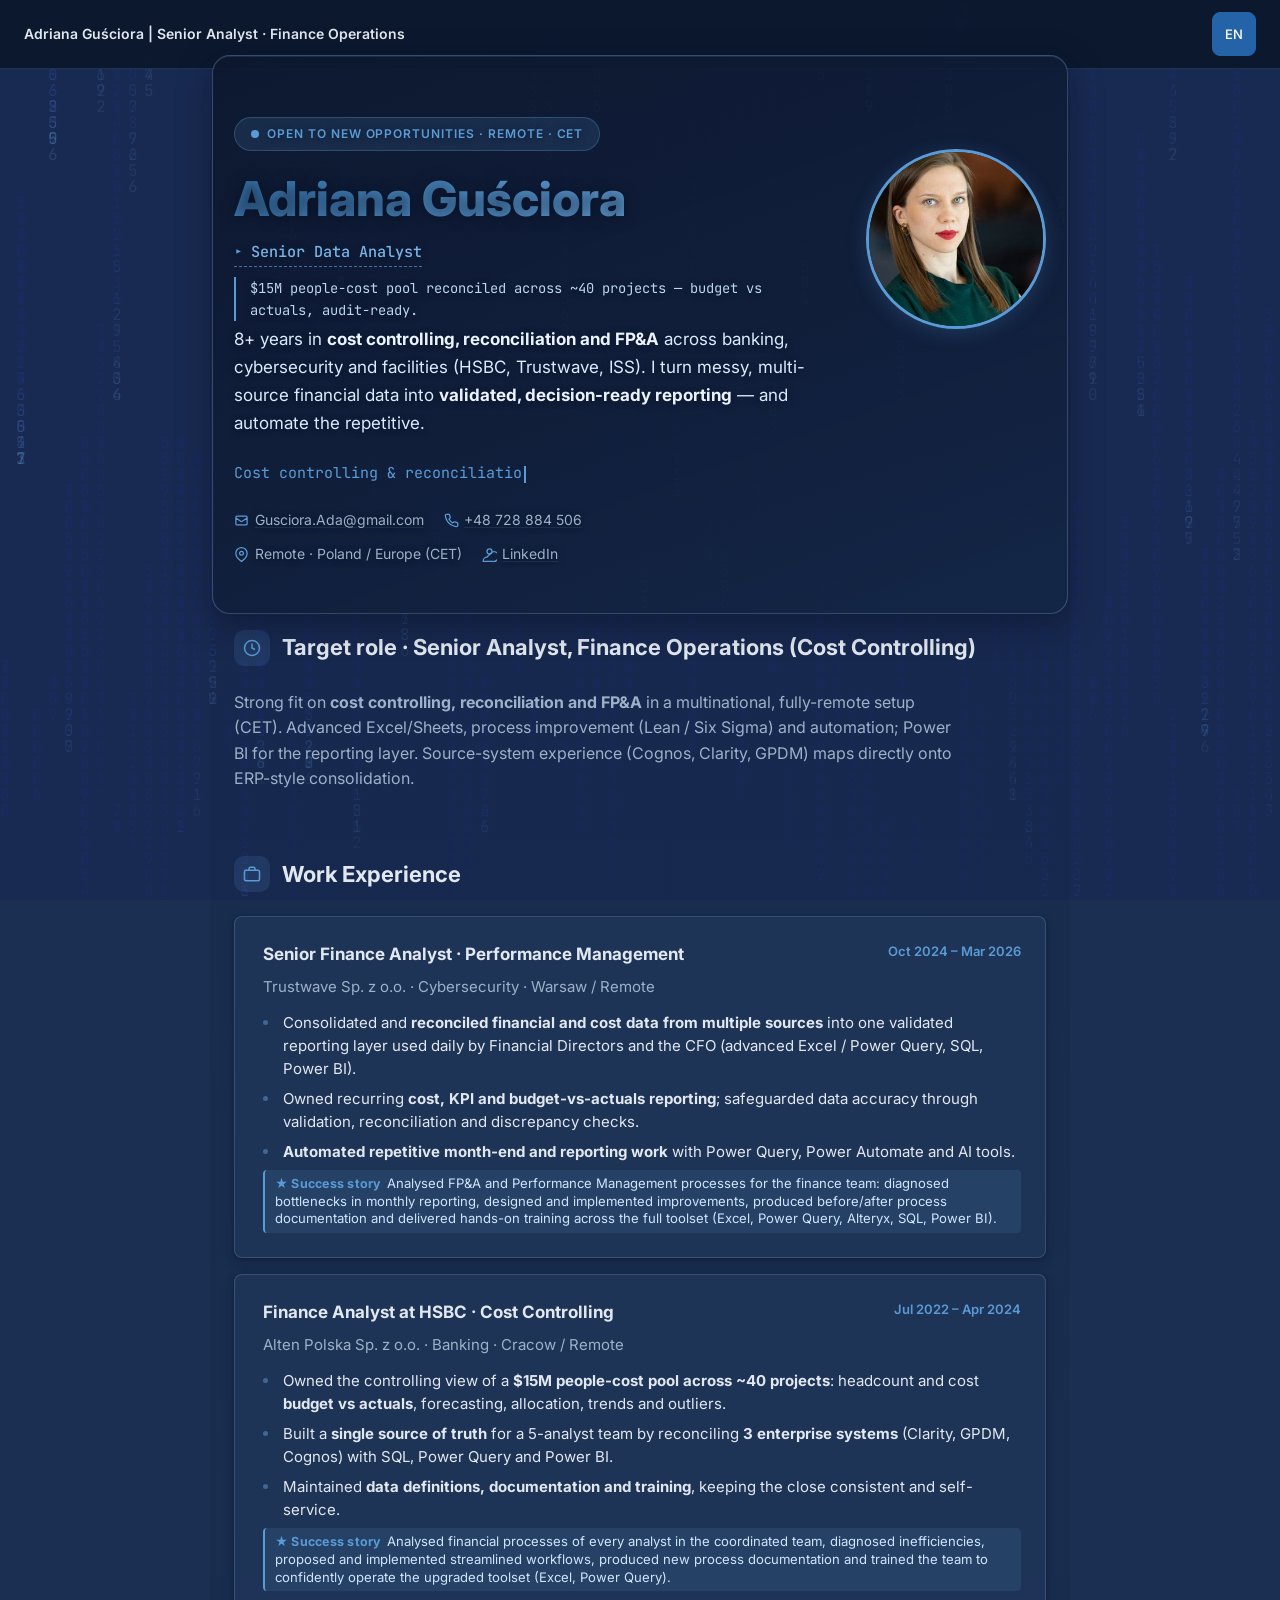
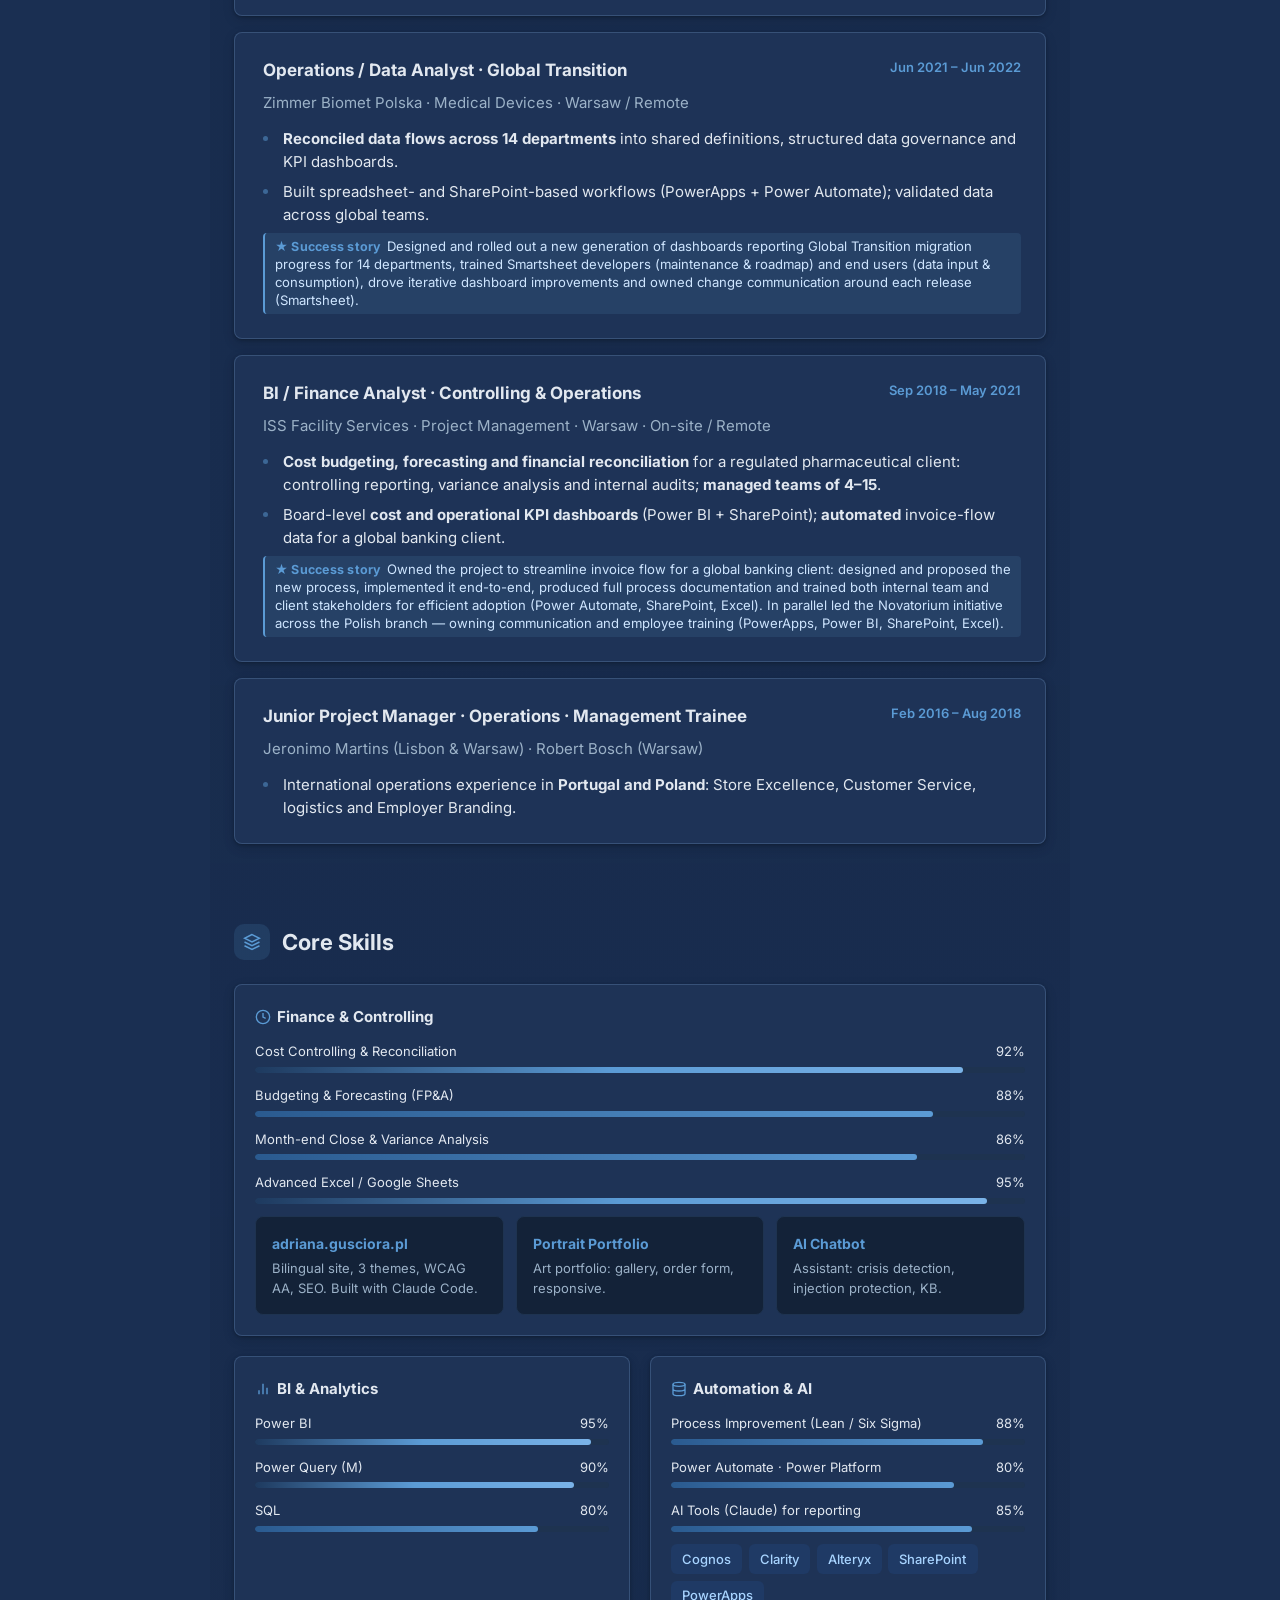
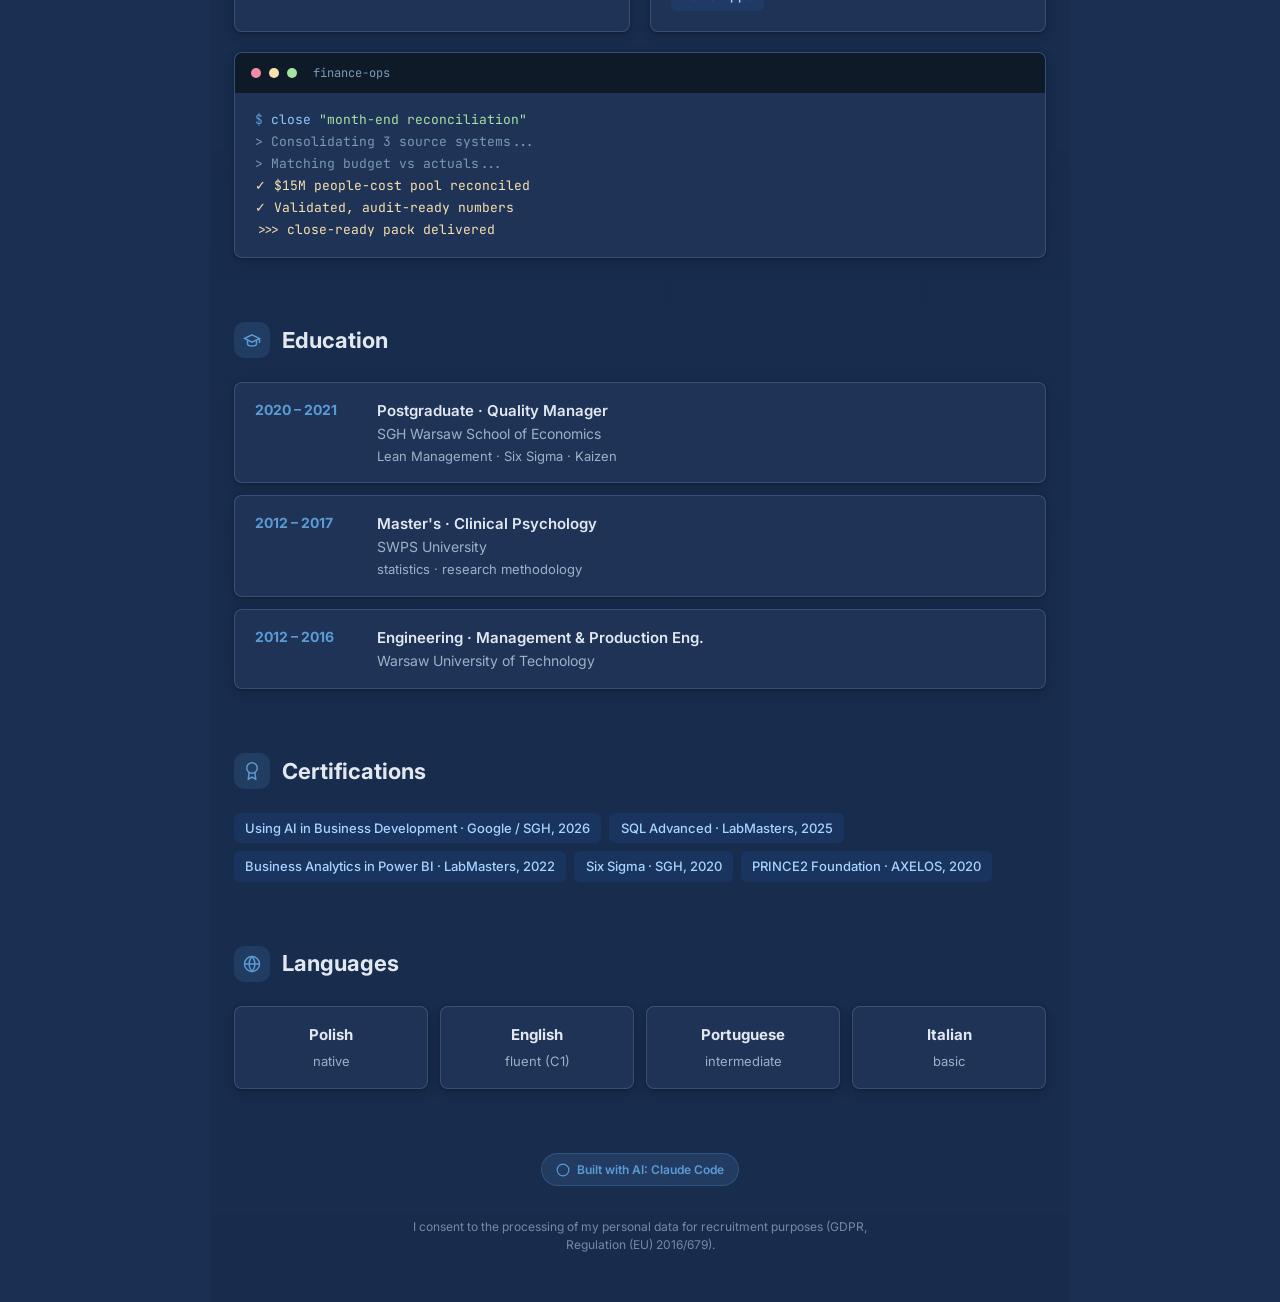
==== commit 72a998b9: "publish: CV Oyster v3 (Senior Data Analyst, success stories z DM, panel hero + jasniejsze tlo, full-" ====
--- a/index.html
+++ b/index.html
@@ -1468,10 +1468,12 @@
 }
 </style>
 <style>
-  /* slightly lighter base so content doesn't blend into near-black */
-  html, body { background: #0e1f38; }
-  .cv-analyst[data-mode="dark"]{ --ca-bg:#0e1f38; --ca-surface:#16294310; }
+  /* lighter navy base; full-bleed -> kill the 1.2cm white @page margins from cv-analityk.css */
+  @page { margin: 0 !important; }
+  html, body { background: #1a2f52 !important; }
+  .cv-analyst, .cv-analyst[data-mode="dark"]{ --ca-bg:#1a2f52; background:#1a2f52 !important; }
   .cv-analyst__topbar { position: static; }
+  .cv-analyst__success-tag{ display:inline-block; color:var(--ca-accent-light); font-weight:700; font-size:.78rem; letter-spacing:.02em; margin-right:6px; }
 
   /* role line under the name -> links to the cv-analityk site */
   .cv-analyst__role-link{ display:inline-flex; align-items:center; gap:.5rem; margin:.35rem 0 .15rem;
@@ -1489,13 +1491,28 @@
     color:#cfe6ff; background:rgba(91,155,213,.12); border-left:2px solid var(--ca-accent); border-radius:4px; }
   .cv-analyst__exp-success span{ color:var(--ca-accent); font-weight:700; margin-right:5px; }
 
+  /* ===== HERO readability: calm darker panel behind the hero so text separates from the rain ===== */
+  .cv-analyst__hero{ position:relative; z-index:1; }
+  .cv-analyst__hero::before{ content:""; position:absolute; z-index:-1;
+    inset:-14px -22px -16px -22px; border-radius:18px;
+    background: linear-gradient(160deg, rgba(13,24,46,.92) 0%, rgba(16,30,56,.88) 55%, rgba(20,38,70,.82) 100%);
+    border:1px solid rgba(132,182,234,.30);
+    box-shadow: 0 10px 34px rgba(6,14,30,.45), inset 0 1px 0 rgba(160,200,245,.10);
+    pointer-events:none; }
+  /* hero text pops over the (now darker) panel */
+  .cv-analyst__name{ text-shadow:0 1px 14px rgba(5,12,26,.6); }
+  .cv-analyst__role-link, .cv-analyst__headline, .cv-analyst__tagline,
+  .cv-analyst__contact-item, .cv-analyst__hero-badge{ text-shadow:0 1px 6px rgba(5,12,26,.55); }
+  .cv-analyst__tagline{ color:#dcebff !important; }
+  .cv-analyst__tagline strong{ color:#eaf3ff; }
+
   /* readability: faint, EVEN rain + light veil; cards get a visible edge so they don't blend */
   .cv-analyst__container{ position:relative; z-index:1; }
   .cv-analyst__container::before{ content:""; position:absolute; inset:0; z-index:-1;
-    background: linear-gradient(180deg, rgba(12,26,48,.34), rgba(12,26,48,.44)); pointer-events:none; }
+    background: linear-gradient(180deg, rgba(20,36,64,.16), rgba(20,36,64,.26)); pointer-events:none; }
   .cv-analyst__exp-card, .cv-analyst__skill-group, .cv-analyst__terminal,
   .cv-analyst__lang-card, .cv-analyst__edu-item{
-    background: rgba(22,40,67,.78) !important; border:1px solid rgba(122,179,232,.16) !important; }
+    background: rgba(33,54,90,.82) !important; border:1px solid rgba(140,185,235,.22) !important; }
 
   /* ===== COMPACT mode (only for the 2-page PDF) ===== */
   .cv-analyst.compact{ font-size:7.4pt !important; line-height:1.26 !important; }
@@ -1597,6 +1614,40 @@
   .cv-analyst.compact .cv-analyst__lang-level{ font-size:7.9pt !important; }
   .cv-analyst.compact .cv-analyst__footer{ margin-top:8px !important; padding-top:8px !important; }
   .cv-analyst.compact .cv-analyst__gdpr{ font-size:7pt !important; }
+  .cv-analyst.compact #core-skills{ break-before:page !important; page-break-before:always !important; }
+  .cv-analyst.compact .cv-analyst__success-tag{ font-size:6.9pt !important; display:block !important; margin:0 0 1px !important; }
+
+  /* fit page 1 (hero + experience) within a single page so the break is clean */
+  .cv-analyst.compact .cv-analyst__hero{ padding:2px 0 7px !important; gap:14px !important; margin-bottom:3px !important; }
+  .cv-analyst.compact .cv-analyst__name{ font-size:21pt !important; }
+  .cv-analyst.compact .cv-analyst__photo{ width:90px !important; height:90px !important; }
+  .cv-analyst.compact .cv-analyst__headline{ font-size:8pt !important; margin:4px 0 3px !important; }
+  .cv-analyst.compact .cv-analyst__tagline{ font-size:7.8pt !important; line-height:1.3 !important; margin:4px 0 !important; }
+  .cv-analyst.compact .cv-analyst__contact{ font-size:7.4pt !important; margin-top:6px !important; gap:4px 14px !important; }
+  .cv-analyst.compact .cv-analyst__exp-card{ margin-bottom:6px !important; padding:7px 11px !important; }
+  .cv-analyst.compact .cv-analyst__exp-role{ font-size:9.4pt !important; }
+  .cv-analyst.compact .cv-analyst__exp-company{ font-size:7.6pt !important; margin:1px 0 3px !important; }
+  .cv-analyst.compact .cv-analyst__exp-bullets li{ font-size:7.5pt !important; line-height:1.28 !important; margin-bottom:1.5px !important; }
+  .cv-analyst.compact .cv-analyst__exp-success{ font-size:6.9pt !important; line-height:1.3 !important; padding:4px 9px !important; margin-top:4px !important; }
+  /* shrink the page-2 cluster (skills + terminal + edu + certs + langs) to fit one page */
+  .cv-analyst.compact #core-skills{ margin-top:0 !important; }
+  .cv-analyst.compact .cv-analyst__skill-group{ padding:8px 11px !important; }
+  .cv-analyst.compact .cv-analyst__skill-group h3{ margin-bottom:6px !important; }
+  .cv-analyst.compact .cv-analyst__skill-bar{ margin-bottom:3px !important; }
+  .cv-analyst.compact .cv-analyst__skill-track{ height:4px !important; }
+  .cv-analyst.compact .cv-analyst__ai-projects{ margin-top:6px !important; gap:7px !important; }
+  .cv-analyst.compact .cv-analyst__ai-project{ padding:6px 8px !important; }
+  .cv-analyst.compact .cv-analyst__terminal{ margin-top:6px !important; }
+  .cv-analyst.compact .cv-analyst__terminal-body{ padding:7px 12px !important; font-size:7.7pt !important; line-height:1.32 !important; }
+  .cv-analyst.compact .cv-analyst__edu-item{ padding:5px 10px !important; }
+  .cv-analyst.compact .cv-analyst__lang-card{ padding:5px 10px !important; }
+  .cv-analyst.compact section.cv-analyst__section{ margin:5px 0 !important; }
+  .cv-analyst.compact .cv-analyst__footer{ margin-top:5px !important; padding-top:6px !important; }
+  .cv-analyst.compact .cv-analyst__certs .cv-analyst__tag, .cv-analyst.compact .cv-analyst__tags--certs .cv-analyst__tag{ margin:2px 3px 0 0 !important; }
+
+  /* hero backdrop panel sized for the compact PDF layout */
+  .cv-analyst.compact .cv-analyst__hero{ padding:10px 0 11px !important; }
+  .cv-analyst.compact .cv-analyst__hero::before{ inset:0 -16px 2px -16px !important; border-radius:14px !important; }
 </style>
 </head>
 <body>
@@ -1615,8 +1666,8 @@
       <div class="cv-analyst__hero-content">
         <div class="cv-analyst__hero-badge"><span class="pulse" aria-hidden="true"></span><span>Open to new opportunities · Remote · CET</span></div>
         <h1 id="cv-name" class="cv-analyst__name">Adriana Guściora</h1>
-        <a class="cv-analyst__role-link" href="https://adrwis.github.io/cv-analityk/" target="_blank" rel="noopener">Senior Analyst · Finance Operations (Cost Controlling)</a>
-        <p class="cv-analyst__headline" id="headline">$15M people-cost pool reconciled across ~40 projects — budget vs actuals, audit-ready.</p>
+        <a class="cv-analyst__role-link" href="https://adrwis.github.io/cv-analityk/" target="_blank" rel="noopener">Senior Data Analyst</a>
+        <p class="cv-analyst__headline" id="headline">$15M people-cost pool reconciled across ~40 projects — budget vs actuals, <span style="white-space:nowrap">audit-ready</span>.</p>
         <p class="cv-analyst__tagline">8+ years in <strong>cost controlling, reconciliation and FP&amp;A</strong> across banking, cybersecurity and facilities (HSBC, Trustwave, ISS). I turn messy, multi-source financial data into <strong>validated, decision-ready reporting</strong> — and automate the repetitive.</p>
         <div class="cv-analyst__typing" id="typing-area" aria-live="polite"></div>
 
@@ -1641,25 +1692,25 @@
     <div class="cv-analyst__exp-header"><h3 class="cv-analyst__exp-role">Senior Finance Analyst · Performance Management</h3><span class="cv-analyst__exp-period">Oct 2024 – Mar 2026</span></div>
     <p class="cv-analyst__exp-company">Trustwave Sp. z o.o. · Cybersecurity · Warsaw / Remote</p>
     <ul class="cv-analyst__exp-bullets" role="list"><li>Consolidated and <strong>reconciled financial and cost data from multiple sources</strong> into one validated reporting layer used daily by Financial Directors and the CFO (advanced Excel / Power Query, SQL, Power BI).</li><li>Owned recurring <strong>cost, KPI and budget-vs-actuals reporting</strong>; safeguarded data accuracy through validation, reconciliation and discrepancy checks.</li><li><strong>Automated repetitive month-end and reporting work</strong> with Power Query, Power Automate and AI tools.</li></ul>
-    <p class="cv-analyst__exp-success"><span aria-hidden="true">★</span>Replaced fragmented spreadsheets with one validated reporting layer adopted daily at C-level.</p>
+    <p class="cv-analyst__exp-success"><span class="cv-analyst__success-tag">★ Success story</span>Analysed FP&amp;A and Performance Management processes for the finance team: diagnosed bottlenecks in monthly reporting, designed and implemented improvements, produced before/after process documentation and delivered hands-on training across the full toolset (Excel, Power Query, Alteryx, SQL, Power BI).</p>
   </div>
       <div class="cv-analyst__exp-card">
     <div class="cv-analyst__exp-header"><h3 class="cv-analyst__exp-role">Finance Analyst at HSBC · Cost Controlling</h3><span class="cv-analyst__exp-period">Jul 2022 – Apr 2024</span></div>
     <p class="cv-analyst__exp-company">Alten Polska Sp. z o.o. · Banking · Cracow / Remote</p>
     <ul class="cv-analyst__exp-bullets" role="list"><li>Owned the controlling view of a <strong>$15M people-cost pool across ~40 projects</strong>: headcount and cost <strong>budget vs actuals</strong>, forecasting, allocation, trends and outliers.</li><li>Built a <strong>single source of truth</strong> for a 5-analyst team by reconciling <strong>3 enterprise systems</strong> (Clarity, GPDM, Cognos) with SQL, Power Query and Power BI.</li><li>Maintained <strong>data definitions, documentation and training</strong>, keeping the close consistent and self-service.</li></ul>
-    <p class="cv-analyst__exp-success"><span aria-hidden="true">★</span>Reconciled a $15M people-cost pool across ~40 projects — budget vs actuals, audit-ready.</p>
+    <p class="cv-analyst__exp-success"><span class="cv-analyst__success-tag">★ Success story</span>Analysed financial processes of every analyst in the coordinated team, diagnosed inefficiencies, proposed and implemented streamlined workflows, produced new process documentation and trained the team to confidently operate the upgraded toolset (Excel, Power Query).</p>
   </div>
       <div class="cv-analyst__exp-card">
     <div class="cv-analyst__exp-header"><h3 class="cv-analyst__exp-role">Operations / Data Analyst · Global Transition</h3><span class="cv-analyst__exp-period">Jun 2021 – Jun 2022</span></div>
     <p class="cv-analyst__exp-company">Zimmer Biomet Polska · Medical Devices · Warsaw / Remote</p>
     <ul class="cv-analyst__exp-bullets" role="list"><li><strong>Reconciled data flows across 14 departments</strong> into shared definitions, structured data governance and KPI dashboards.</li><li>Built spreadsheet- and SharePoint-based workflows (PowerApps + Power Automate); validated data across global teams.</li></ul>
-    <p class="cv-analyst__exp-success"><span aria-hidden="true">★</span>Unified scattered data across 14 departments into one governed source of truth.</p>
+    <p class="cv-analyst__exp-success"><span class="cv-analyst__success-tag">★ Success story</span>Designed and rolled out a new generation of dashboards reporting Global Transition migration progress for 14 departments, trained Smartsheet developers (maintenance &amp; roadmap) and end users (data input &amp; consumption), drove iterative dashboard improvements and owned change communication around each release (Smartsheet).</p>
   </div>
       <div class="cv-analyst__exp-card">
     <div class="cv-analyst__exp-header"><h3 class="cv-analyst__exp-role">BI / Finance Analyst · Controlling &amp; Operations</h3><span class="cv-analyst__exp-period">Sep 2018 – May 2021</span></div>
     <p class="cv-analyst__exp-company">ISS Facility Services · Project Management · Warsaw · On-site / Remote</p>
     <ul class="cv-analyst__exp-bullets" role="list"><li><strong>Cost budgeting, forecasting and financial reconciliation</strong> for a regulated pharmaceutical client: controlling reporting, variance analysis and internal audits; <strong>managed teams of 4–15</strong>.</li><li>Board-level <strong>cost and operational KPI dashboards</strong> (Power BI + SharePoint); <strong>automated</strong> invoice-flow data for a global banking client.</li></ul>
-    <p class="cv-analyst__exp-success"><span aria-hidden="true">★</span>Invoice-flow automation and service-budget forecasting removed recurring manual effort.</p>
+    <p class="cv-analyst__exp-success"><span class="cv-analyst__success-tag">★ Success story</span>Owned the project to streamline invoice flow for a global banking client: designed and proposed the new process, implemented it end-to-end, produced full process documentation and trained both internal team and client stakeholders for efficient adoption (Power Automate, SharePoint, Excel). In parallel led the Novatorium initiative across the Polish branch — owning communication and employee training (PowerApps, Power BI, SharePoint, Excel).</p>
   </div>
       <div class="cv-analyst__exp-card">
     <div class="cv-analyst__exp-header"><h3 class="cv-analyst__exp-role">Junior Project Manager · Operations · Management Trainee</h3><span class="cv-analyst__exp-period">Feb 2016 – Aug 2018</span></div>
@@ -1669,7 +1720,7 @@
   </div>
     </section>
 
-    <section class="cv-analyst__section">
+    <section class="cv-analyst__section" id="core-skills">
       <div class="cv-analyst__section-header"><div class="cv-analyst__section-icon" aria-hidden="true"><svg viewBox="0 0 24 24" fill="none" stroke="currentColor" stroke-width="2"><path d="M12 2L2 7l10 5 10-5-10-5zM2 17l10 5 10-5M2 12l10 5 10-5"/></svg></div><h2 class="cv-analyst__section-title">Core Skills</h2></div>
       <div class="cv-analyst__skills-grid">
         <div class="cv-analyst__skill-group cv-analyst__skill-group--ai">
@@ -1798,10 +1849,10 @@
     columns = Math.floor(W / fontSize);
     drops=[];speeds=[];brightness=[];maxDepth=[];
     for(var i=0;i<columns;i++){ drops.push(Math.random()*H/fontSize); speeds.push(0.15+Math.random()*0.5); brightness.push(0.4+Math.random()*0.6); maxDepth.push(0.5+Math.random()*0.5); }
-    ctx.fillStyle='#0e1f38'; ctx.fillRect(0,0,W,H);
+    ctx.fillStyle='#1a2f52'; ctx.fillRect(0,0,W,H);
   }
   function step(fade){
-    if(fade){ ctx.fillStyle='rgba(14,31,56,0.06)'; ctx.fillRect(0,0,W,H); }
+    if(fade){ ctx.fillStyle='rgba(26,47,82,0.06)'; ctx.fillRect(0,0,W,H); }
     ctx.font = fontSize+'px "JetBrains Mono", monospace';
     for(var i=0;i<columns;i++){
       var ch=chars[Math.floor(Math.random()*chars.length)];
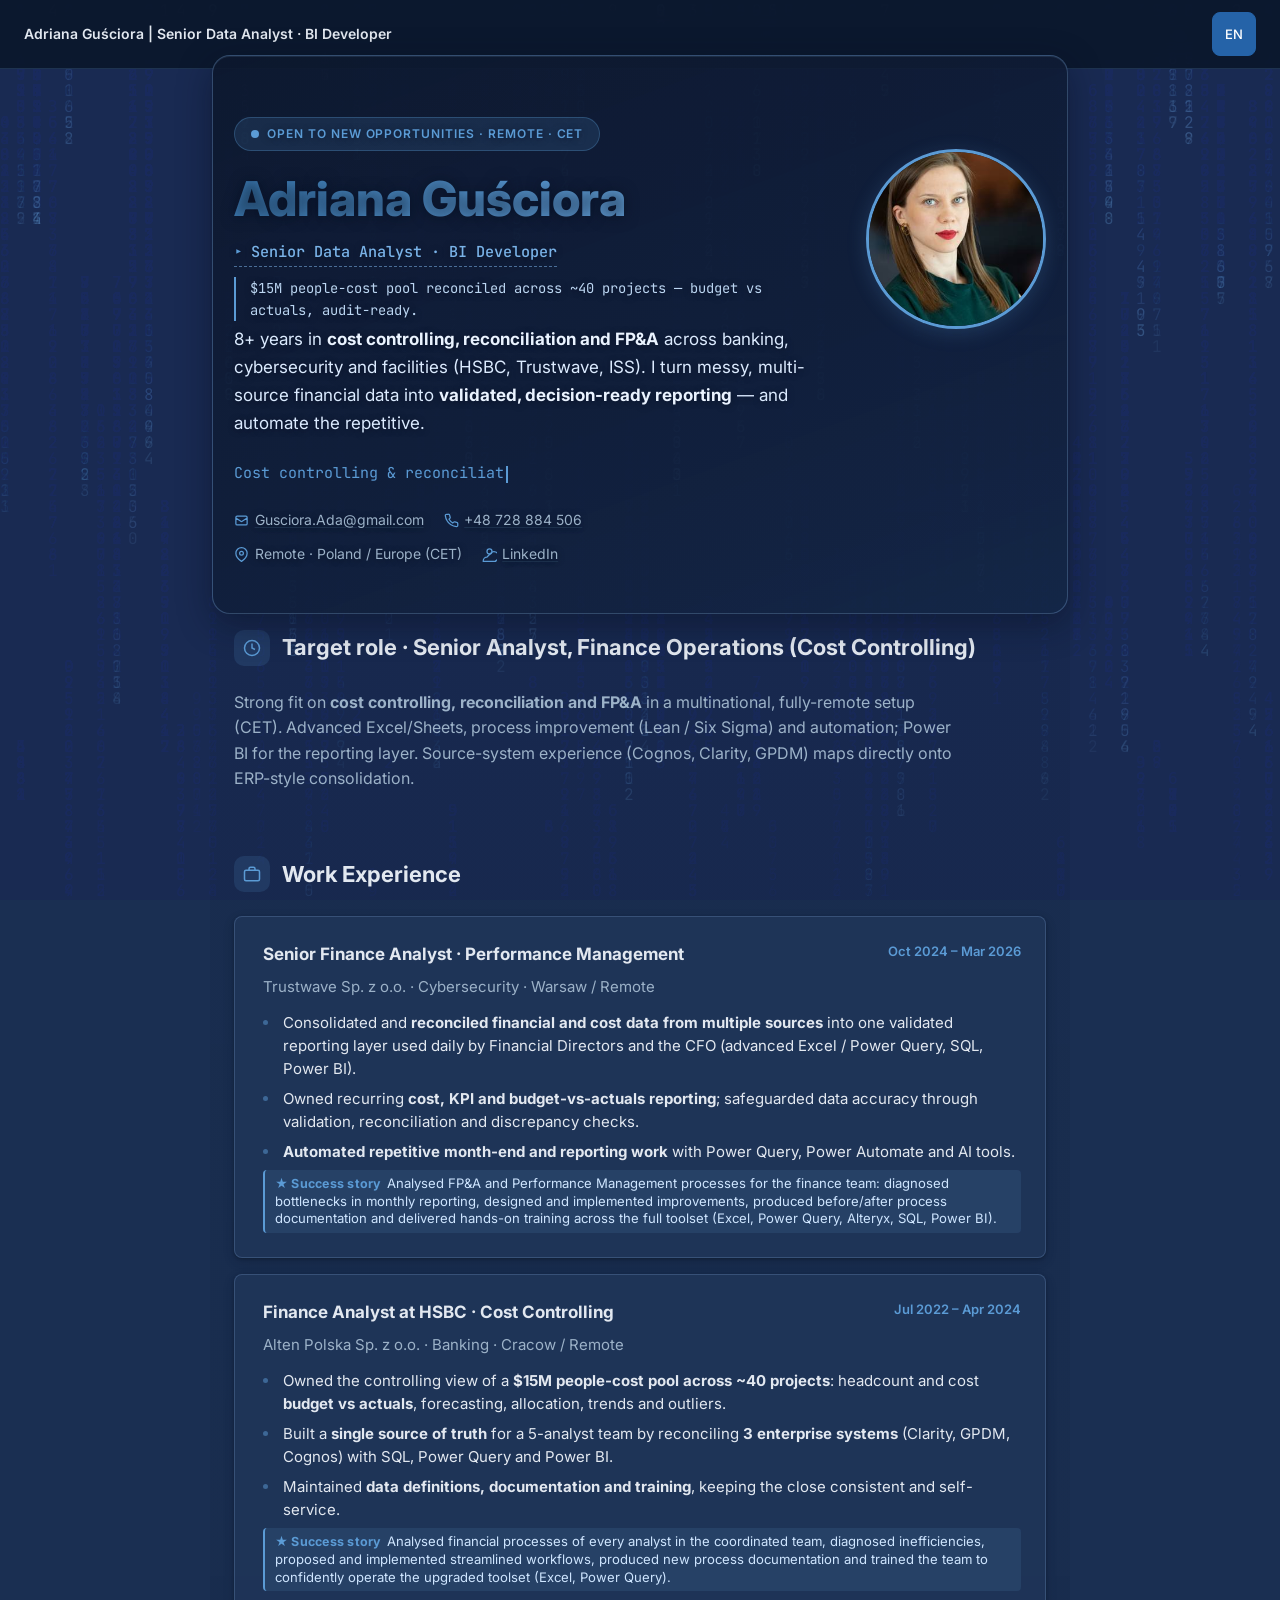
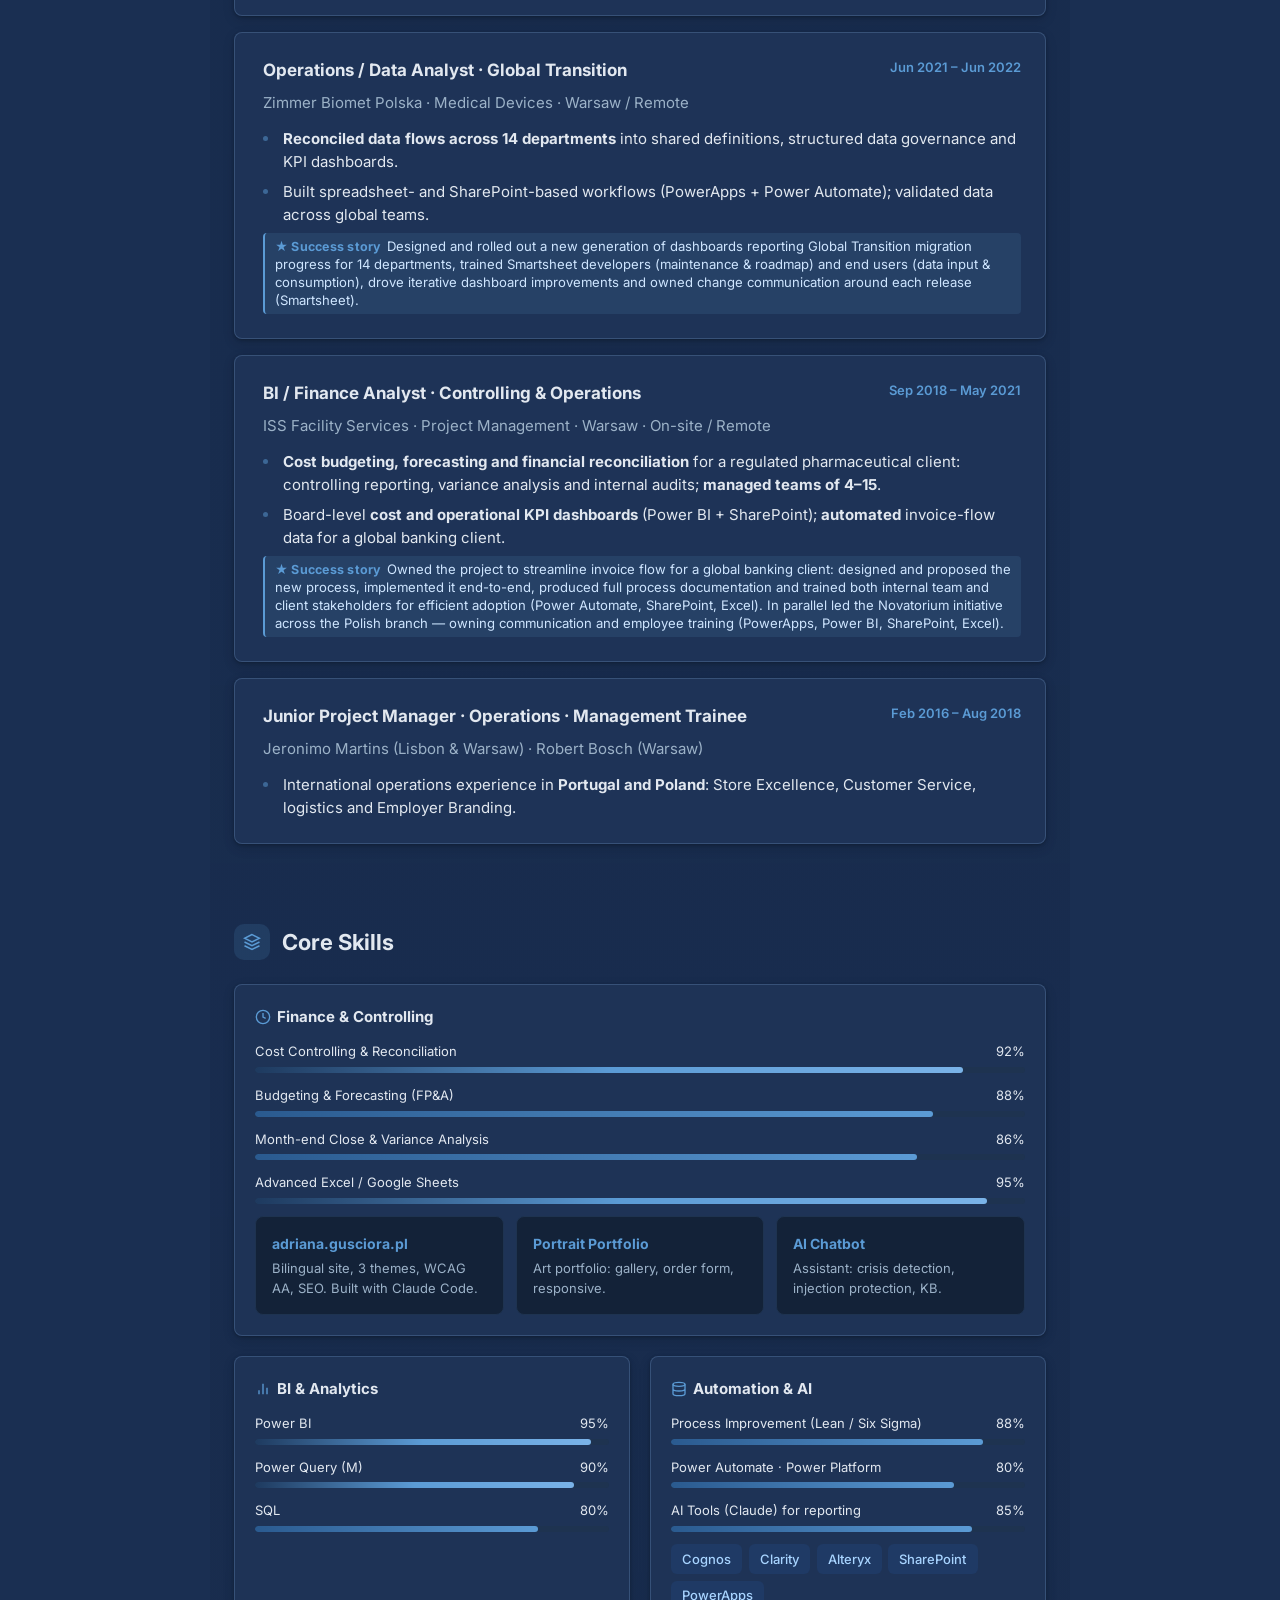
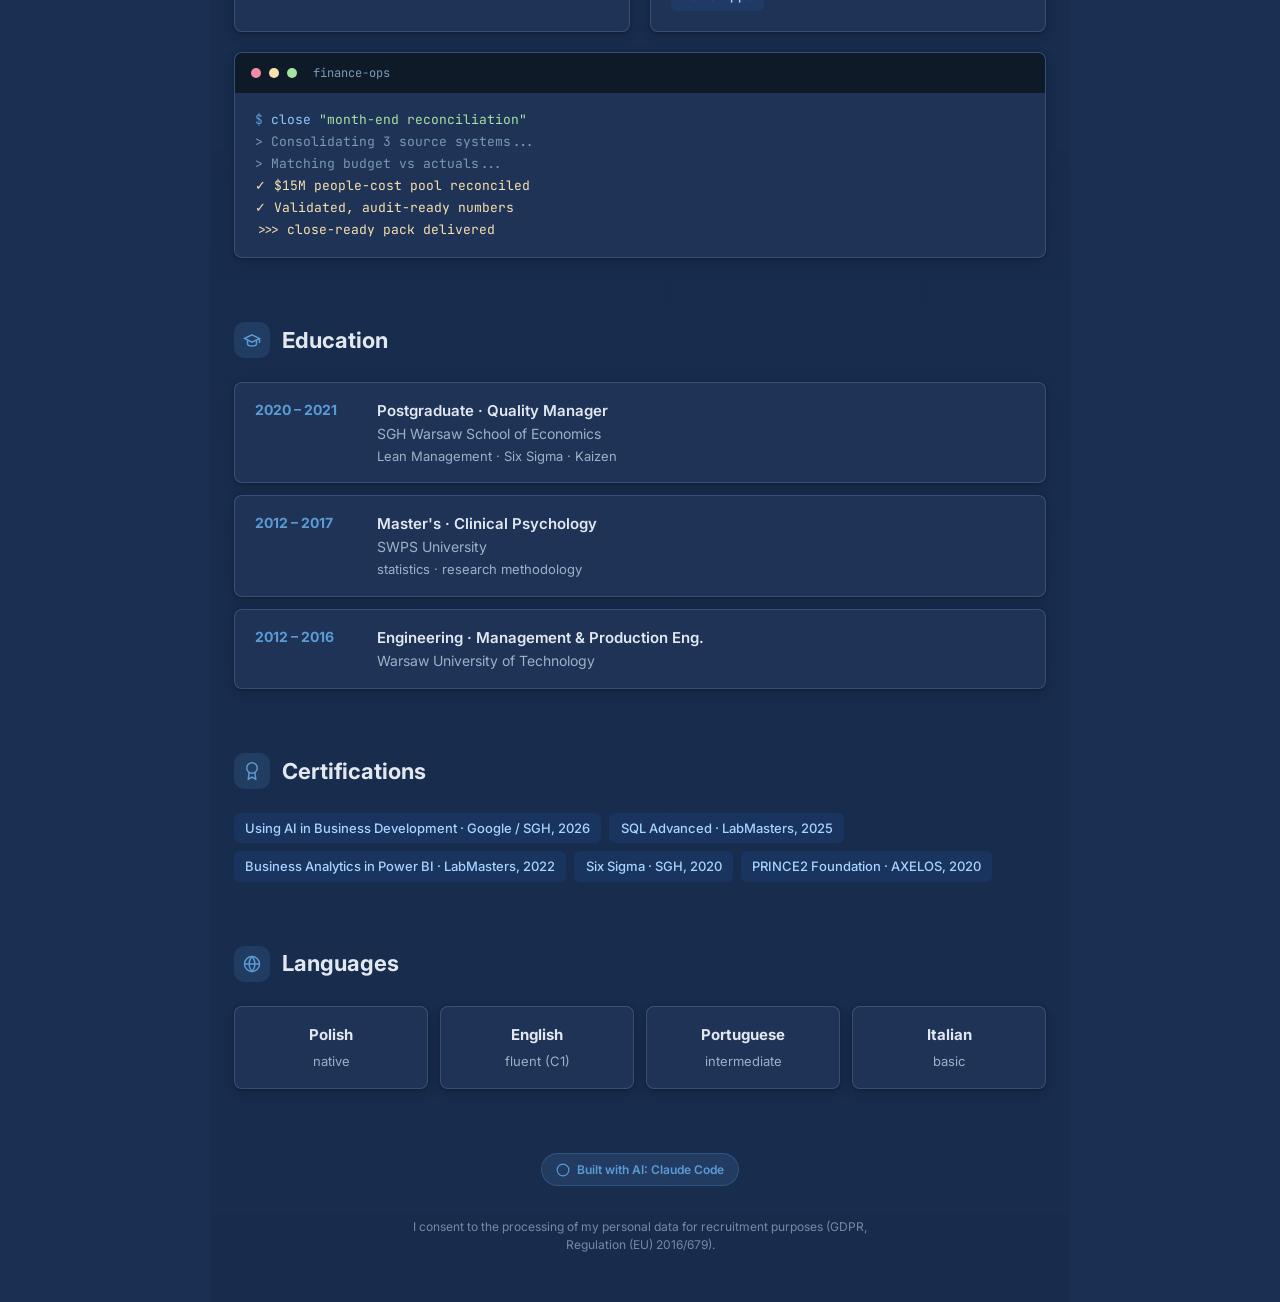
==== commit 152427c8: "site: rola = Senior Data Analyst · BI Developer" ====
--- a/index.html
+++ b/index.html
@@ -1655,7 +1655,7 @@
   <canvas class="cv-analyst__binary-rain" id="rain-canvas" aria-hidden="true"></canvas>
 
   <nav class="cv-analyst__topbar" aria-label="bar">
-    <span class="cv-analyst__topbar-title">Adriana Guściora | Senior Analyst · Finance Operations</span>
+    <span class="cv-analyst__topbar-title">Adriana Guściora | Senior Data Analyst · BI Developer</span>
     <span class="cv-analyst__topbar-spacer" aria-hidden="true"></span>
     <button type="button" class="cv-analyst__toggle-btn cv-analyst__toggle-btn--active">EN</button>
   </nav>
@@ -1666,7 +1666,7 @@
       <div class="cv-analyst__hero-content">
         <div class="cv-analyst__hero-badge"><span class="pulse" aria-hidden="true"></span><span>Open to new opportunities · Remote · CET</span></div>
         <h1 id="cv-name" class="cv-analyst__name">Adriana Guściora</h1>
-        <a class="cv-analyst__role-link" href="https://adrwis.github.io/cv-analityk/" target="_blank" rel="noopener">Senior Data Analyst</a>
+        <a class="cv-analyst__role-link" href="https://adrwis.github.io/cv-analityk/" target="_blank" rel="noopener">Senior Data Analyst · BI Developer</a>
         <p class="cv-analyst__headline" id="headline">$15M people-cost pool reconciled across ~40 projects — budget vs actuals, <span style="white-space:nowrap">audit-ready</span>.</p>
         <p class="cv-analyst__tagline">8+ years in <strong>cost controlling, reconciliation and FP&amp;A</strong> across banking, cybersecurity and facilities (HSBC, Trustwave, ISS). I turn messy, multi-source financial data into <strong>validated, decision-ready reporting</strong> — and automate the repetitive.</p>
         <div class="cv-analyst__typing" id="typing-area" aria-live="polite"></div>
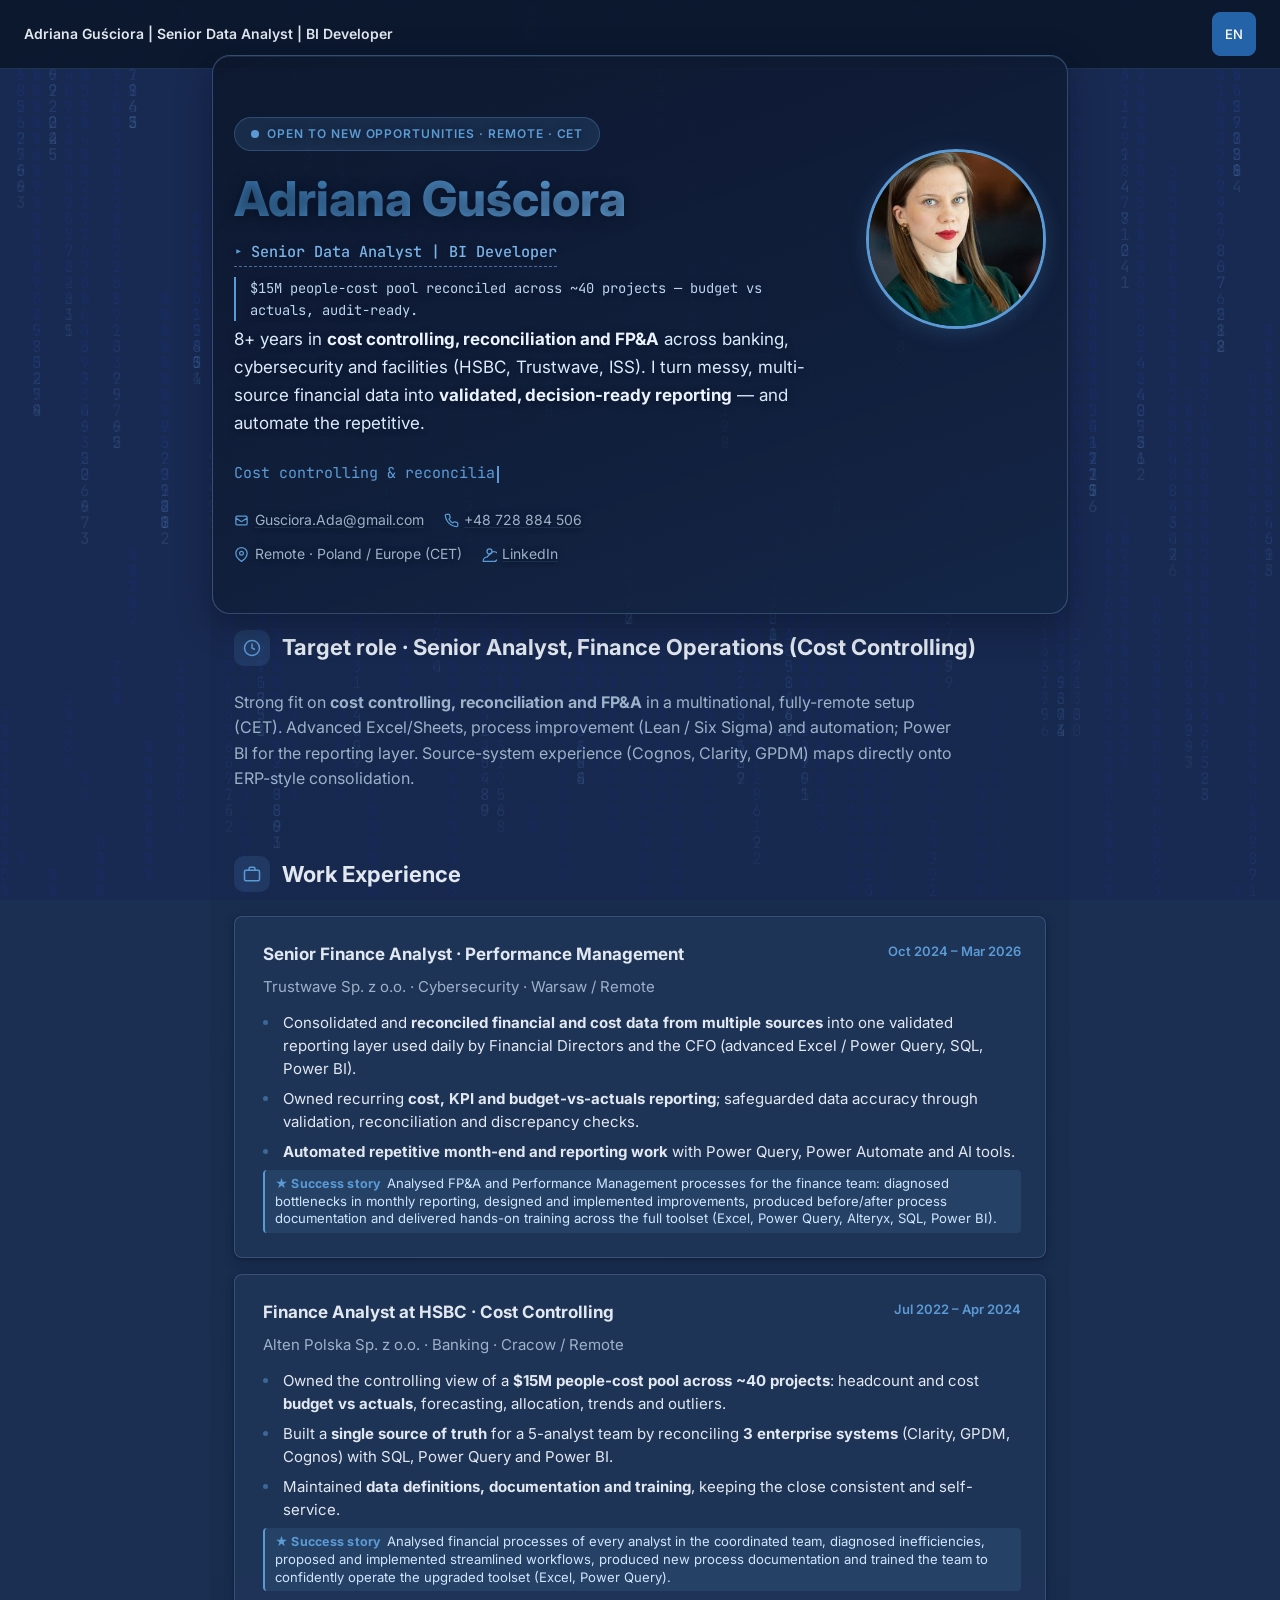
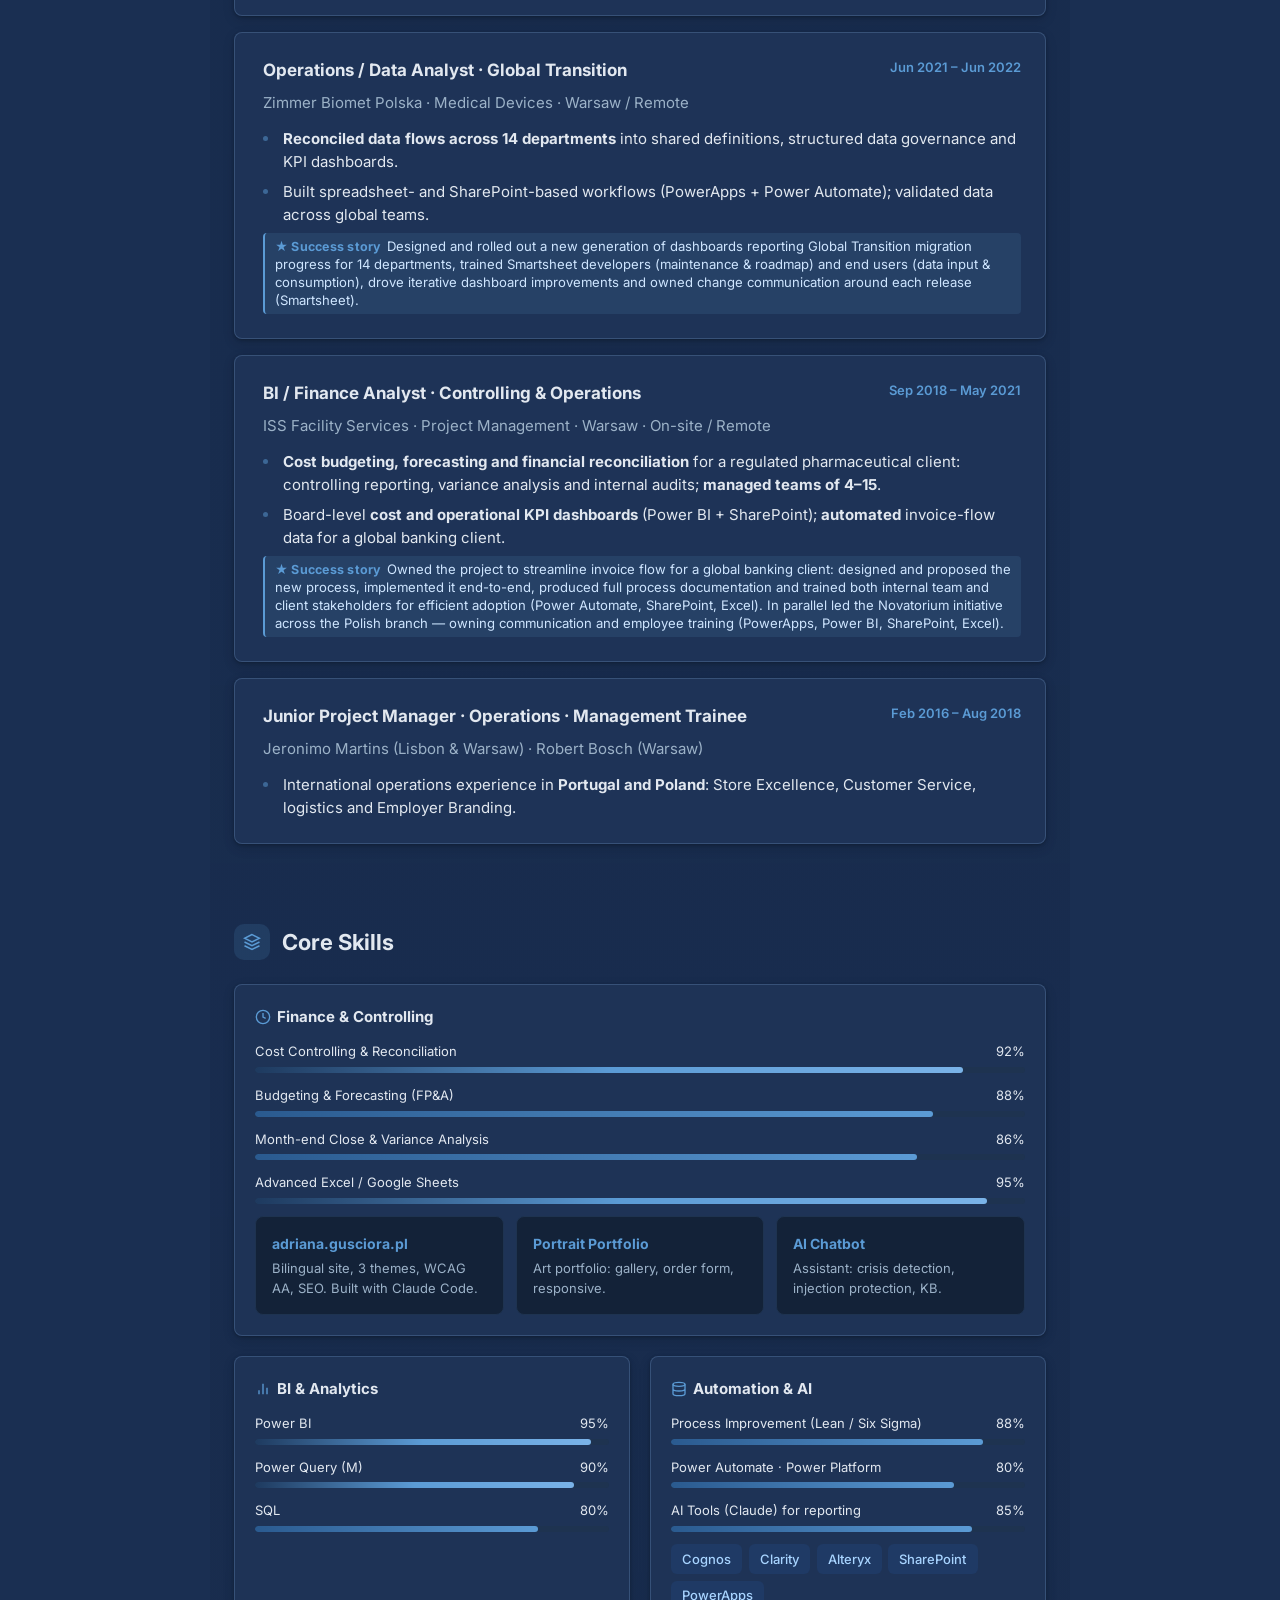
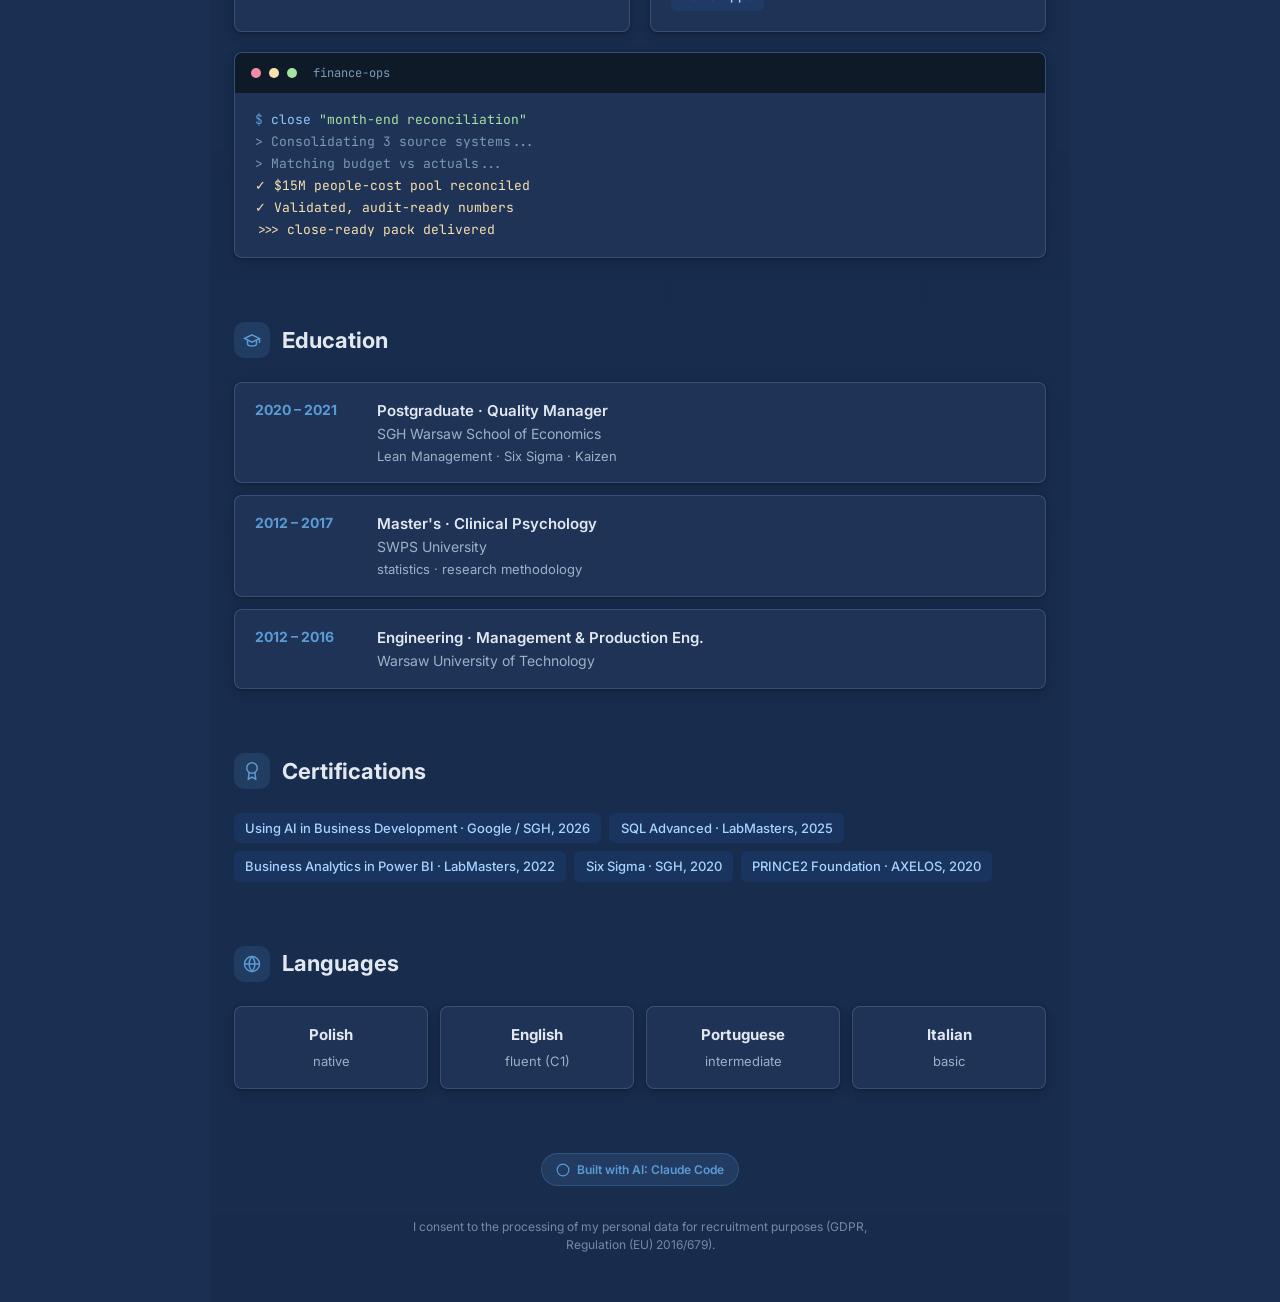
==== commit bfd36163: "site: tytul gorny + rola = Senior Data Analyst | BI Developer" ====
--- a/index.html
+++ b/index.html
@@ -1655,7 +1655,7 @@
   <canvas class="cv-analyst__binary-rain" id="rain-canvas" aria-hidden="true"></canvas>
 
   <nav class="cv-analyst__topbar" aria-label="bar">
-    <span class="cv-analyst__topbar-title">Adriana Guściora | Senior Data Analyst · BI Developer</span>
+    <span class="cv-analyst__topbar-title">Adriana Guściora | Senior Data Analyst | BI Developer</span>
     <span class="cv-analyst__topbar-spacer" aria-hidden="true"></span>
     <button type="button" class="cv-analyst__toggle-btn cv-analyst__toggle-btn--active">EN</button>
   </nav>
@@ -1666,7 +1666,7 @@
       <div class="cv-analyst__hero-content">
         <div class="cv-analyst__hero-badge"><span class="pulse" aria-hidden="true"></span><span>Open to new opportunities · Remote · CET</span></div>
         <h1 id="cv-name" class="cv-analyst__name">Adriana Guściora</h1>
-        <a class="cv-analyst__role-link" href="https://adrwis.github.io/cv-analityk/" target="_blank" rel="noopener">Senior Data Analyst · BI Developer</a>
+        <a class="cv-analyst__role-link" href="https://adrwis.github.io/cv-analityk/" target="_blank" rel="noopener">Senior Data Analyst | BI Developer</a>
         <p class="cv-analyst__headline" id="headline">$15M people-cost pool reconciled across ~40 projects — budget vs actuals, <span style="white-space:nowrap">audit-ready</span>.</p>
         <p class="cv-analyst__tagline">8+ years in <strong>cost controlling, reconciliation and FP&amp;A</strong> across banking, cybersecurity and facilities (HSBC, Trustwave, ISS). I turn messy, multi-source financial data into <strong>validated, decision-ready reporting</strong> — and automate the repetitive.</p>
         <div class="cv-analyst__typing" id="typing-area" aria-live="polite"></div>
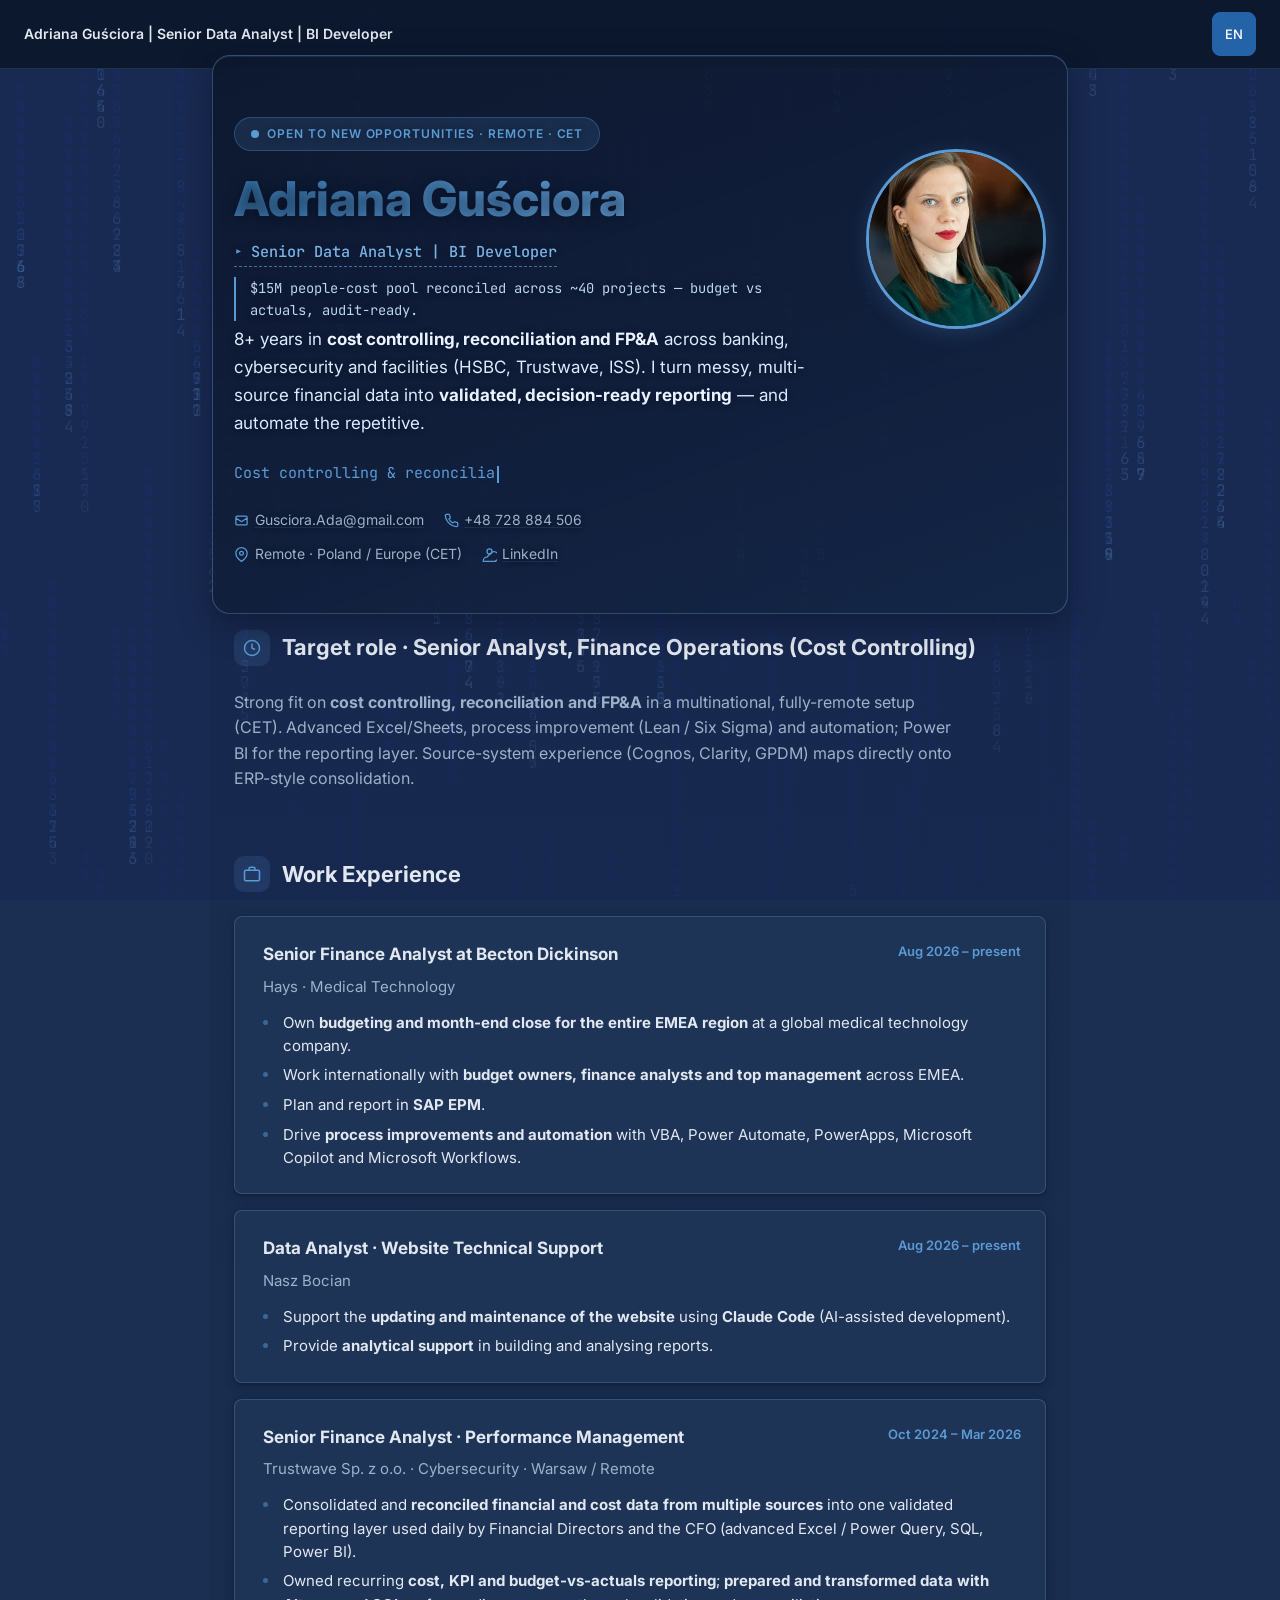
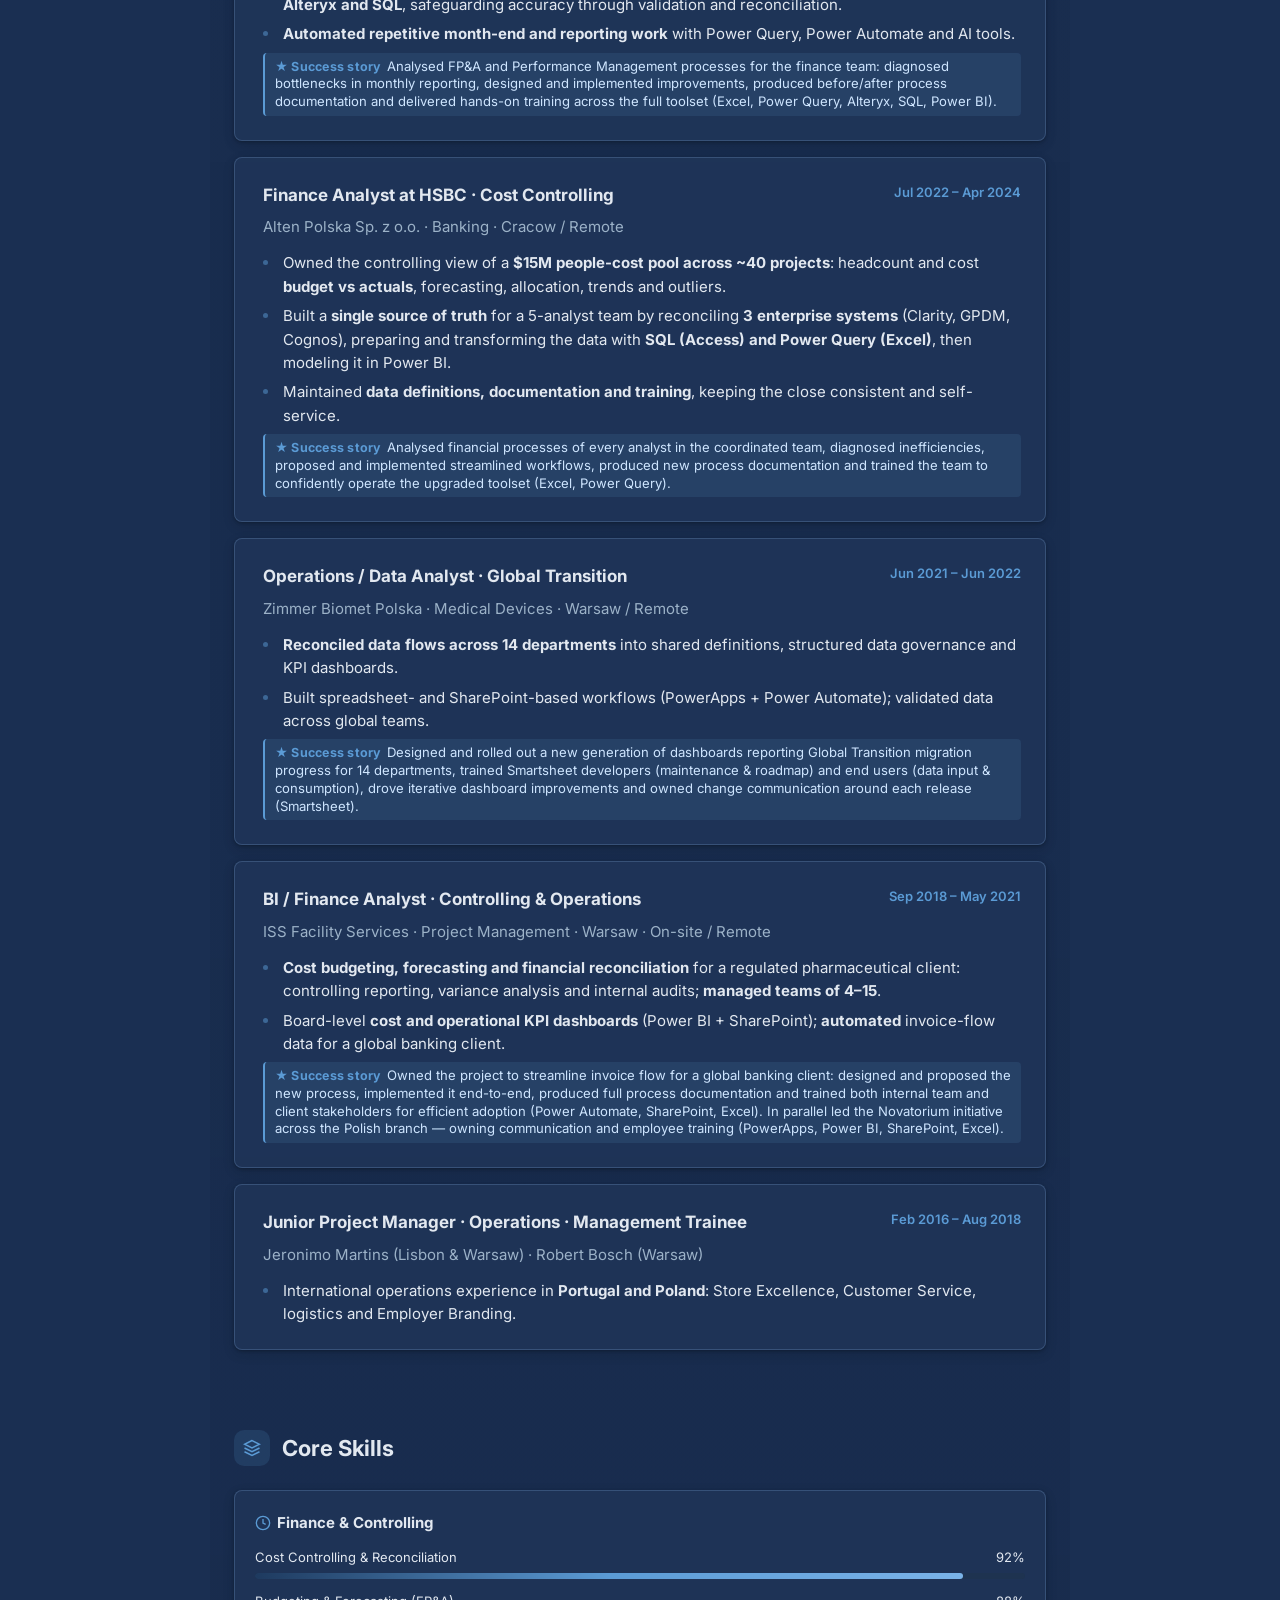
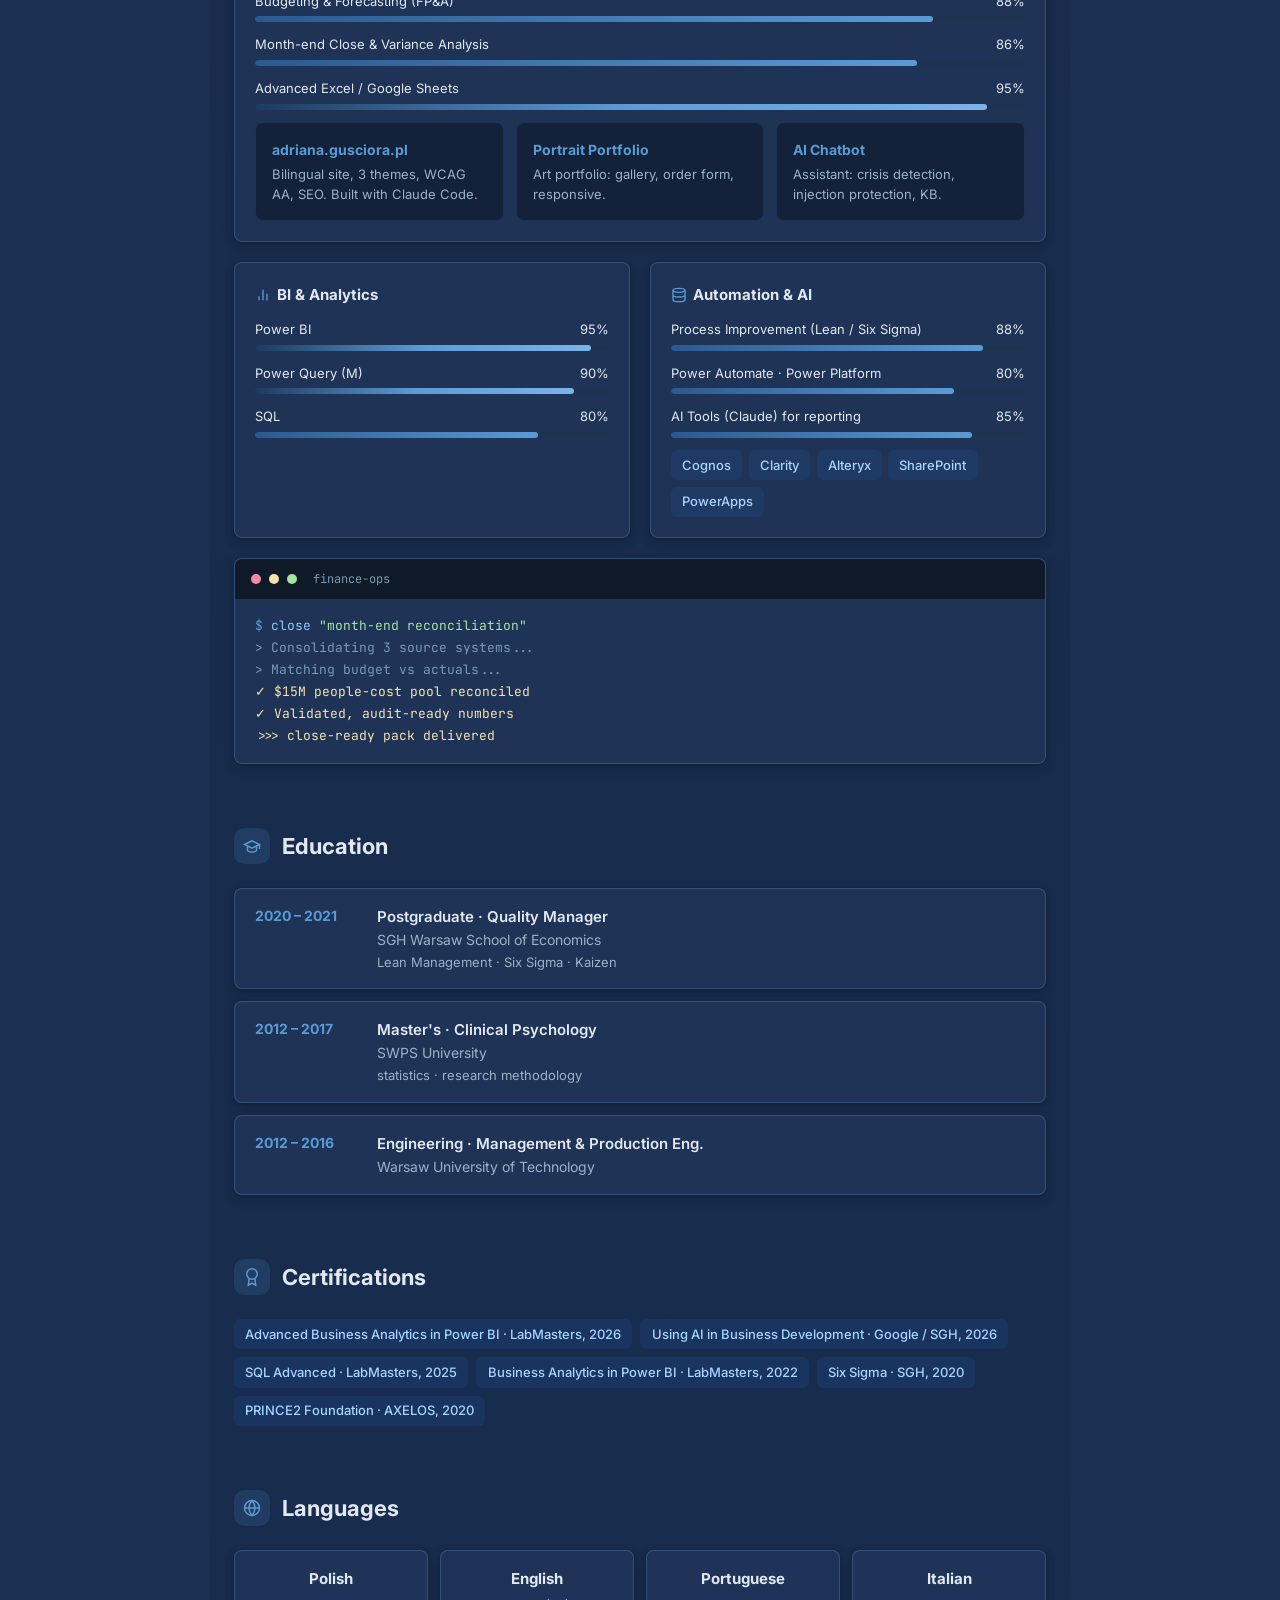
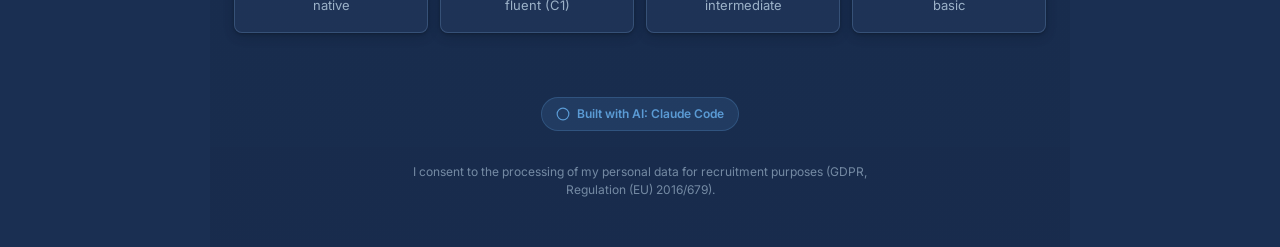
==== commit 7befdf91: "CV: Starszy Analityk Finansowy w Becton Dickinson (Hays) i Nasz Bocian, tytul Senior Business and Da" ====
--- a/index.html
+++ b/index.html
@@ -1689,15 +1689,25 @@
     <section class="cv-analyst__section">
       <div class="cv-analyst__section-header"><div class="cv-analyst__section-icon" aria-hidden="true"><svg viewBox="0 0 24 24" fill="none" stroke="currentColor" stroke-width="2"><rect x="2" y="7" width="20" height="14" rx="2"/><path d="M16 7V5a2 2 0 00-2-2h-4a2 2 0 00-2 2v2"/></svg></div><h2 class="cv-analyst__section-title">Work Experience</h2></div>
       <div class="cv-analyst__exp-card">
+    <div class="cv-analyst__exp-header"><h3 class="cv-analyst__exp-role">Senior Finance Analyst at Becton Dickinson</h3><span class="cv-analyst__exp-period">Aug 2026 – present</span></div>
+    <p class="cv-analyst__exp-company">Hays · Medical Technology</p>
+    <ul class="cv-analyst__exp-bullets" role="list"><li>Own <strong>budgeting and month-end close for the entire EMEA region</strong> at a global medical technology company.</li><li>Work internationally with <strong>budget owners, finance analysts and top management</strong> across EMEA.</li><li>Plan and report in <strong>SAP EPM</strong>.</li><li>Drive <strong>process improvements and automation</strong> with VBA, Power Automate, PowerApps, Microsoft Copilot and Microsoft Workflows.</li></ul>
+  </div>
+      <div class="cv-analyst__exp-card">
+    <div class="cv-analyst__exp-header"><h3 class="cv-analyst__exp-role">Data Analyst · Website Technical Support</h3><span class="cv-analyst__exp-period">Aug 2026 – present</span></div>
+    <p class="cv-analyst__exp-company">Nasz Bocian</p>
+    <ul class="cv-analyst__exp-bullets" role="list"><li>Support the <strong>updating and maintenance of the website</strong> using <strong>Claude Code</strong> (AI-assisted development).</li><li>Provide <strong>analytical support</strong> in building and analysing reports.</li></ul>
+  </div>
+      <div class="cv-analyst__exp-card">
     <div class="cv-analyst__exp-header"><h3 class="cv-analyst__exp-role">Senior Finance Analyst · Performance Management</h3><span class="cv-analyst__exp-period">Oct 2024 – Mar 2026</span></div>
     <p class="cv-analyst__exp-company">Trustwave Sp. z o.o. · Cybersecurity · Warsaw / Remote</p>
-    <ul class="cv-analyst__exp-bullets" role="list"><li>Consolidated and <strong>reconciled financial and cost data from multiple sources</strong> into one validated reporting layer used daily by Financial Directors and the CFO (advanced Excel / Power Query, SQL, Power BI).</li><li>Owned recurring <strong>cost, KPI and budget-vs-actuals reporting</strong>; safeguarded data accuracy through validation, reconciliation and discrepancy checks.</li><li><strong>Automated repetitive month-end and reporting work</strong> with Power Query, Power Automate and AI tools.</li></ul>
+    <ul class="cv-analyst__exp-bullets" role="list"><li>Consolidated and <strong>reconciled financial and cost data from multiple sources</strong> into one validated reporting layer used daily by Financial Directors and the CFO (advanced Excel / Power Query, SQL, Power BI).</li><li>Owned recurring <strong>cost, KPI and budget-vs-actuals reporting</strong>; <strong>prepared and transformed data with Alteryx and SQL</strong>, safeguarding accuracy through validation and reconciliation.</li><li><strong>Automated repetitive month-end and reporting work</strong> with Power Query, Power Automate and AI tools.</li></ul>
     <p class="cv-analyst__exp-success"><span class="cv-analyst__success-tag">★ Success story</span>Analysed FP&amp;A and Performance Management processes for the finance team: diagnosed bottlenecks in monthly reporting, designed and implemented improvements, produced before/after process documentation and delivered hands-on training across the full toolset (Excel, Power Query, Alteryx, SQL, Power BI).</p>
   </div>
       <div class="cv-analyst__exp-card">
     <div class="cv-analyst__exp-header"><h3 class="cv-analyst__exp-role">Finance Analyst at HSBC · Cost Controlling</h3><span class="cv-analyst__exp-period">Jul 2022 – Apr 2024</span></div>
     <p class="cv-analyst__exp-company">Alten Polska Sp. z o.o. · Banking · Cracow / Remote</p>
-    <ul class="cv-analyst__exp-bullets" role="list"><li>Owned the controlling view of a <strong>$15M people-cost pool across ~40 projects</strong>: headcount and cost <strong>budget vs actuals</strong>, forecasting, allocation, trends and outliers.</li><li>Built a <strong>single source of truth</strong> for a 5-analyst team by reconciling <strong>3 enterprise systems</strong> (Clarity, GPDM, Cognos) with SQL, Power Query and Power BI.</li><li>Maintained <strong>data definitions, documentation and training</strong>, keeping the close consistent and self-service.</li></ul>
+    <ul class="cv-analyst__exp-bullets" role="list"><li>Owned the controlling view of a <strong>$15M people-cost pool across ~40 projects</strong>: headcount and cost <strong>budget vs actuals</strong>, forecasting, allocation, trends and outliers.</li><li>Built a <strong>single source of truth</strong> for a 5-analyst team by reconciling <strong>3 enterprise systems</strong> (Clarity, GPDM, Cognos), preparing and transforming the data with <strong>SQL (Access) and Power Query (Excel)</strong>, then modeling it in Power BI.</li><li>Maintained <strong>data definitions, documentation and training</strong>, keeping the close consistent and self-service.</li></ul>
     <p class="cv-analyst__exp-success"><span class="cv-analyst__success-tag">★ Success story</span>Analysed financial processes of every analyst in the coordinated team, diagnosed inefficiencies, proposed and implemented streamlined workflows, produced new process documentation and trained the team to confidently operate the upgraded toolset (Excel, Power Query).</p>
   </div>
       <div class="cv-analyst__exp-card">
@@ -1807,6 +1817,7 @@
     <section class="cv-analyst__section">
       <div class="cv-analyst__section-header"><div class="cv-analyst__section-icon" aria-hidden="true"><svg viewBox="0 0 24 24" fill="none" stroke="currentColor" stroke-width="2"><circle cx="12" cy="8" r="7"/><path d="M8.21 13.89L7 23l5-3 5 3-1.21-9.12"/></svg></div><h2 class="cv-analyst__section-title">Certifications</h2></div>
       <div class="cv-analyst__tags cv-analyst__tags--certs">
+        <span class="cv-analyst__tag">Advanced Business Analytics in Power BI · LabMasters, 2026</span>
         <span class="cv-analyst__tag">Using AI in Business Development · Google / SGH, 2026</span>
         <span class="cv-analyst__tag">SQL Advanced · LabMasters, 2025</span>
         <span class="cv-analyst__tag">Business Analytics in Power BI · LabMasters, 2022</span>
